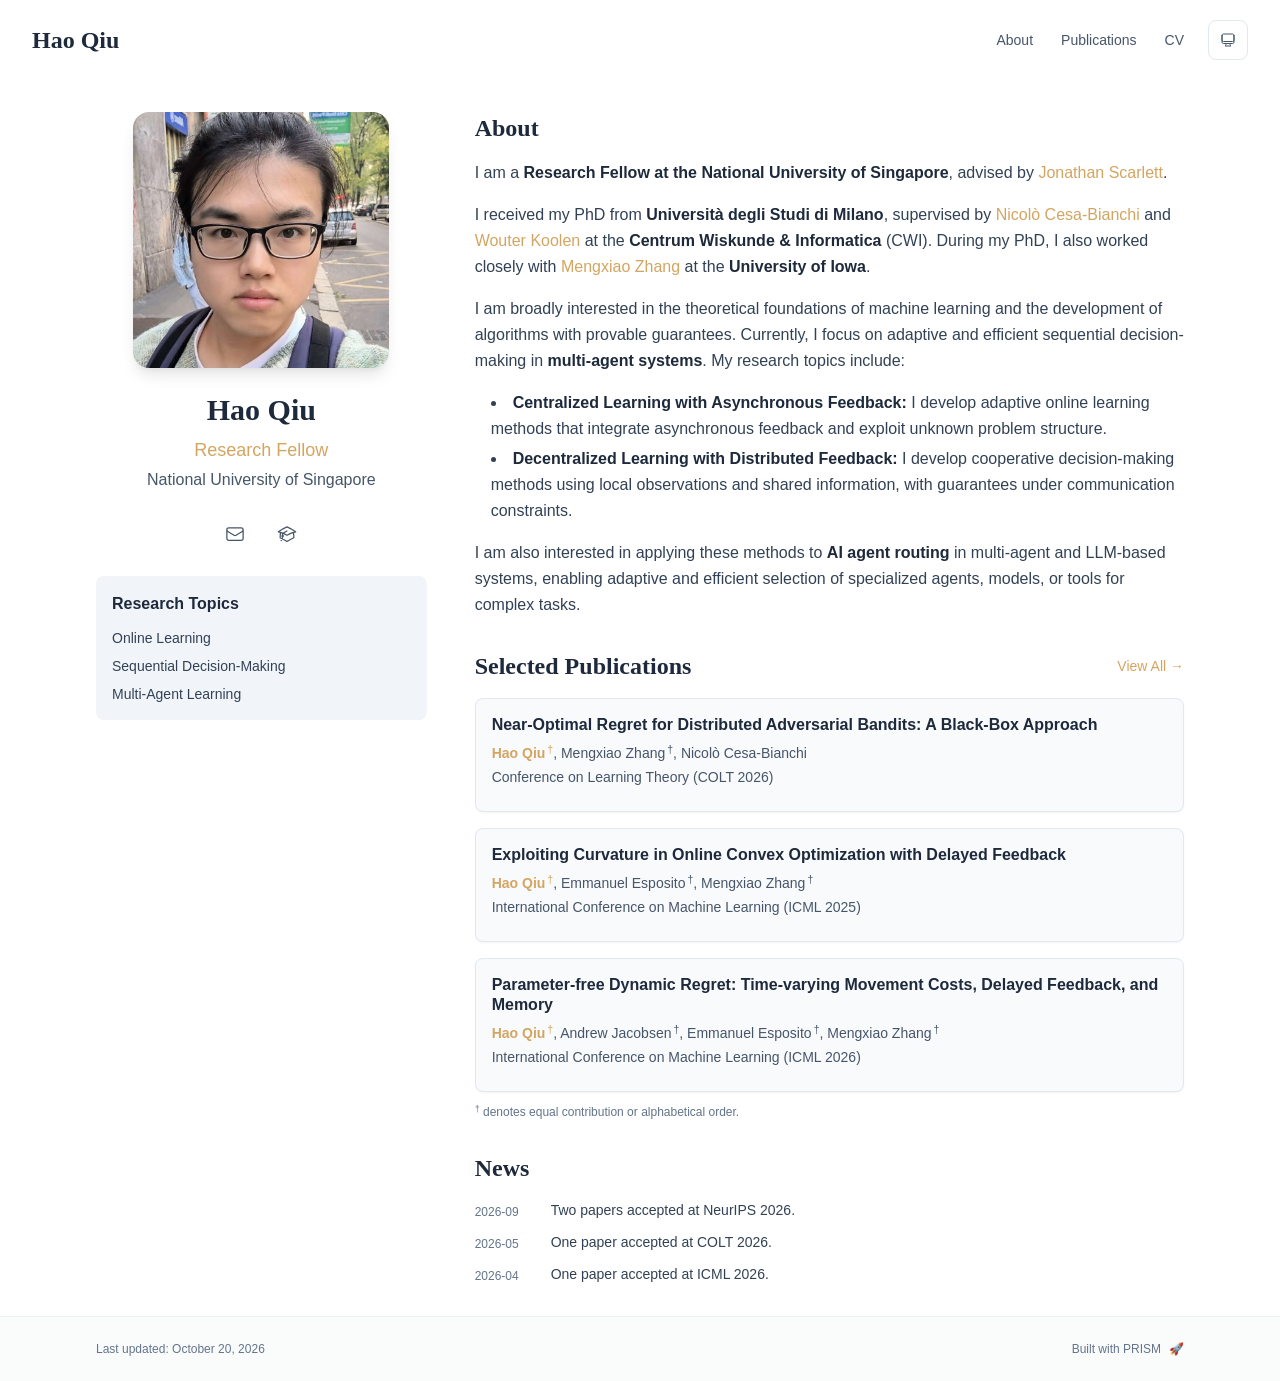
==== index.html @ e9f3fcc0 "Add decentralized stochastic linear and kernel bandits preprint" ====
<!DOCTYPE html><html lang="en" class="scroll-smooth"><head><meta charSet="utf-8"/><meta name="viewport" content="width=device-width, initial-scale=1"/><link rel="preload" as="image" href="/avatar.jpg"/><link rel="stylesheet" href="/_next/static/css/0f0ed3a03ead60fb.css" data-precedence="next"/><link rel="preload" as="script" fetchPriority="low" href="/_next/static/chunks/webpack-26315814ab64e90c.js"/><script src="/_next/static/chunks/594be1c0-6ae170dead7b0930.js" async=""></script><script src="/_next/static/chunks/172-5ac7b469010a2cfb.js" async=""></script><script src="/_next/static/chunks/main-app-515088f2f0cce254.js" async=""></script><script src="/_next/static/chunks/888-49c37c585af29909.js" async=""></script><script src="/_next/static/chunks/842-acccbd03236f4dfc.js" async=""></script><script src="/_next/static/chunks/800-3b8a0f8f7a1401d0.js" async=""></script><script src="/_next/static/chunks/app/layout-7c42a1c9aaa54ec1.js" async=""></script><script src="/_next/static/chunks/271-d2ed9885f86d4b56.js" async=""></script><script src="/_next/static/chunks/620-149bdd3ed93f5a8c.js" async=""></script><script src="/_next/static/chunks/app/page-2698cd80c0e4c5c7.js" async=""></script><link rel="icon" href="/favicon.svg" type="image/svg+xml"/><script>
              try {
                const theme = localStorage.getItem('theme-storage');
                const parsed = theme ? JSON.parse(theme) : null;
                const setting = parsed?.state?.theme || 'system';
                const prefersDark = typeof window !== 'undefined' && window.matchMedia && window.matchMedia('(prefers-color-scheme: dark)').matches;
                const effective = setting === 'dark' ? 'dark' : (setting === 'light' ? 'light' : (prefersDark ? 'dark' : 'light'));
                var root = document.documentElement;
                root.classList.add(effective);
                root.setAttribute('data-theme', effective);
              } catch (e) {
                var root = document.documentElement;
                root.classList.add('light');
                root.setAttribute('data-theme', 'light');
              }
            </script><script>
    try {
      const cfg = {"enabled":false,"locales":["en"],"defaultLocale":"en","mode":"fixed","fixedLocale":"en","persist":false,"switcher":false,"labels":{"en":"English"}};
      const storageKey = 'locale-storage';
      const normalize = (value) => typeof value === 'string' ? value.trim().replace('_', '-').toLowerCase() : '';
      const matchLocale = (candidate) => {
        const normalized = normalize(candidate);
        if (!normalized) return null;
        if (cfg.locales.includes(normalized)) return normalized;
        const language = normalized.split('-')[0];
        if (cfg.locales.includes(language)) return language;
        return null;
      };

      let resolved = null;

      if (!cfg.enabled) {
        resolved = cfg.defaultLocale;
      } else if (cfg.persist) {
        resolved = matchLocale(localStorage.getItem(storageKey));
      }

      if (!resolved) {
        if (cfg.mode === 'fixed') {
          resolved = cfg.fixedLocale;
        } else {
          resolved = matchLocale(navigator.language);
        }
      }

      if (!resolved) {
        resolved = cfg.defaultLocale;
      }

      const root = document.documentElement;
      root.lang = resolved;
      root.setAttribute('data-locale', resolved);

      if (cfg.persist) {
        localStorage.setItem(storageKey, resolved);
      }
    } catch (e) {
      const root = document.documentElement;
      root.lang = 'en';
      root.setAttribute('data-locale', 'en');
    }
  </script><title>Hao Qiu</title><meta name="description" content="Hao Qiu is a Research Fellow at the National University of Singapore and received his PhD from Università degli Studi di Milano."/><meta name="author" content="Hao Qiu"/><meta name="keywords" content="Hao Qiu,PhD,Research,National University of Singapore"/><meta name="creator" content="Hao Qiu"/><meta name="publisher" content="Hao Qiu"/><meta property="og:title" content="Hao Qiu"/><meta property="og:description" content="Hao Qiu is a Research Fellow at the National University of Singapore and received his PhD from Università degli Studi di Milano."/><meta property="og:site_name" content="Hao Qiu&#x27;s Academic Website"/><meta property="og:locale" content="en_US"/><meta property="og:type" content="website"/><meta name="twitter:card" content="summary"/><meta name="twitter:title" content="Hao Qiu"/><meta name="twitter:description" content="Hao Qiu is a Research Fellow at the National University of Singapore and received his PhD from Università degli Studi di Milano."/><link rel="icon" href="/favicon.svg"/><script>document.querySelectorAll('body link[rel="icon"], body link[rel="apple-touch-icon"]').forEach(el => document.head.appendChild(el))</script><script src="/_next/static/chunks/polyfills-42372ed130431b0a.js" noModule=""></script></head><body class="font-sans antialiased"><div style="visibility:hidden"><nav class="fixed top-0 left-0 right-0 z-50" data-headlessui-state=""><div class="transition-all duration-300 ease-out bg-transparent" style="transform:translateY(-100px)"><div class="max-w-7xl mx-auto px-4 sm:px-6 lg:px-8"><div class="flex justify-between items-center h-16 lg:h-20"><div class="flex-shrink-0" tabindex="0"><a class="text-xl lg:text-2xl font-serif font-semibold text-primary hover:text-accent transition-colors duration-200" href="/">Hao Qiu</a></div><div class="hidden lg:block"><div class="ml-10 flex items-center space-x-3"><div class="relative flex items-baseline space-x-1"><a data-nav-href="/" class="relative px-3 py-2 text-sm font-medium rounded-lg transition-colors duration-150 text-primary" href="/">About</a><a data-nav-href="/publications" class="relative px-3 py-2 text-sm font-medium rounded-lg transition-colors duration-150 text-neutral-600" href="/publications/">Publications</a><a data-nav-href="/cv.pdf" class="relative px-3 py-2 text-sm font-medium rounded-lg transition-colors duration-150 text-neutral-600" href="/cv.pdf" target="_blank" rel="noopener noreferrer">CV</a></div><div class="flex items-center justify-center w-10 h-10 rounded-lg border border-neutral-200 dark:border-[rgba(148,163,184,0.24)] bg-background dark:bg-neutral-800"><div class="w-4 h-4 rounded-full bg-neutral-300 animate-pulse"></div></div></div></div><div class="lg:hidden flex items-center space-x-2"><div class="flex items-center justify-center w-10 h-10 rounded-lg border border-neutral-200 dark:border-[rgba(148,163,184,0.24)] bg-background dark:bg-neutral-800"><div class="w-4 h-4 rounded-full bg-neutral-300 animate-pulse"></div></div><button class="inline-flex items-center justify-center p-2 rounded-md text-neutral-600 hover:text-primary hover:bg-neutral-100 dark:hover:bg-neutral-800 focus:outline-none focus:ring-2 focus:ring-inset focus:ring-accent transition-colors duration-200" id="headlessui-disclosure-button-«R7pdb»" type="button" aria-expanded="false" data-headlessui-state=""><span class="sr-only">Open main menu</span><div><svg xmlns="http://www.w3.org/2000/svg" fill="none" viewBox="0 0 24 24" stroke-width="1.5" stroke="currentColor" aria-hidden="true" data-slot="icon" class="block h-6 w-6"><path stroke-linecap="round" stroke-linejoin="round" d="M3.75 6.75h16.5M3.75 12h16.5m-16.5 5.25h16.5"></path></svg></div></button></div></div></div></div></nav><main class="min-h-screen pt-16 lg:pt-20"><div class="max-w-6xl mx-auto px-4 sm:px-6 lg:px-8 py-8 bg-background min-h-screen"><div class="grid grid-cols-1 lg:grid-cols-3 gap-12"><div class="lg:col-span-1"><div class="sticky top-8" style="opacity:0;transform:translateY(20px)"><div class="w-64 h-64 mx-auto mb-6 rounded-2xl overflow-hidden shadow-lg hover:shadow-xl transition-all duration-200 hover:scale-105"><img alt="Hao Qiu" width="256" height="256" decoding="async" data-nimg="1" class="w-full h-full object-cover object-center" style="color:transparent" src="/avatar.jpg"/></div><div class="text-center mb-6"><h1 class="text-3xl font-serif font-bold text-primary mb-2">Hao Qiu</h1><p class="text-lg text-accent font-medium mb-1">Research Fellow</p><p class="text-neutral-600 mb-2">National University of Singapore</p></div><div class="flex flex-wrap justify-center gap-3 sm:gap-4 mb-6 relative px-2"><div class="relative"><button class="p-2 sm:p-2 transition-colors duration-200 text-neutral-600 dark:text-neutral-400 hover:text-accent" aria-label="Email"><svg xmlns="http://www.w3.org/2000/svg" fill="none" viewBox="0 0 24 24" stroke-width="1.5" stroke="currentColor" aria-hidden="true" data-slot="icon" class="h-5 w-5"><path stroke-linecap="round" stroke-linejoin="round" d="M21.75 6.75v10.5a2.25 2.25 0 0 1-2.25 2.25h-15a2.25 2.25 0 0 1-2.25-2.25V6.75m19.5 0A2.25 2.25 0 0 0 19.5 4.5h-15a2.25 2.25 0 0 0-2.25 2.25m19.5 0v.243a2.25 2.25 0 0 1-1.07 1.916l-7.5 4.615a2.25 2.25 0 0 1-2.36 0L3.32 8.91a2.25 2.25 0 0 1-1.07-1.916V6.75"></path></svg></button></div><a href="https://scholar.google.com/citations?user=1qCDd8cAAAAJ&amp;hl=zh-CN" target="_blank" rel="noopener noreferrer" class="p-2 sm:p-2 text-neutral-600 dark:text-neutral-400 hover:text-accent transition-colors duration-200" aria-label="Google Scholar"><svg xmlns="http://www.w3.org/2000/svg" fill="none" viewBox="0 0 24 24" stroke-width="1.5" stroke="currentColor" aria-hidden="true" data-slot="icon" class="h-5 w-5"><path stroke-linecap="round" stroke-linejoin="round" d="M4.26 10.147a60.438 60.438 0 0 0-.491 6.347A48.62 48.62 0 0 1 12 20.904a48.62 48.62 0 0 1 8.232-4.41 60.46 60.46 0 0 0-.491-6.347m-15.482 0a50.636 50.636 0 0 0-2.658-.813A59.906 59.906 0 0 1 12 3.493a59.903 59.903 0 0 1 10.399 5.84c-.896.248-1.783.52-2.658.814m-15.482 0A50.717 50.717 0 0 1 12 13.489a50.702 50.702 0 0 1 7.74-3.342M6.75 15a.75.75 0 1 0 0-1.5.75.75 0 0 0 0 1.5Zm0 0v-3.675A55.378 55.378 0 0 1 12 8.443m-7.007 11.55A5.981 5.981 0 0 0 6.75 15.75v-1.5"></path></svg></a></div><div class="bg-neutral-100 dark:bg-neutral-800 rounded-lg p-4 mb-6 hover:shadow-lg transition-all duration-200 hover:scale-[1.02]"><h3 class="font-semibold text-primary mb-3">Research Topics</h3><div class="space-y-2 text-sm text-neutral-700 dark:text-neutral-500"><div>Online Learning</div><div>Sequential Decision-Making</div><div>Multi-Agent Learning</div></div></div></div></div><div class="lg:col-span-2 space-y-8"><section id="about" class="scroll-mt-24 space-y-8"><section style="opacity:0;transform:translateY(20px)"><h2 class="text-2xl font-serif font-bold text-primary mb-4">About</h2><div class="text-neutral-700 dark:text-neutral-600 leading-relaxed"><p class="mb-4 last:mb-0">I am a <strong class="font-semibold text-primary">Research Fellow at the National University of Singapore</strong>, advised by <a href="https://www.comp.nus.edu.sg/~scarlett/" node="[object Object]" target="_blank" rel="noopener noreferrer" class="text-accent font-medium transition-all duration-200 rounded hover:bg-accent/10 hover:shadow-sm">Jonathan Scarlett</a>.</p>
<p class="mb-4 last:mb-0">I received my PhD from <strong class="font-semibold text-primary">Università degli Studi di Milano</strong>, supervised by <a href="https://cesa-bianchi.di.unimi.it/index.html" node="[object Object]" target="_blank" rel="noopener noreferrer" class="text-accent font-medium transition-all duration-200 rounded hover:bg-accent/10 hover:shadow-sm">Nicolò Cesa-Bianchi</a> and <a href="https://wouterkoolen.info/" node="[object Object]" target="_blank" rel="noopener noreferrer" class="text-accent font-medium transition-all duration-200 rounded hover:bg-accent/10 hover:shadow-sm">Wouter Koolen</a> at the <strong class="font-semibold text-primary">Centrum Wiskunde &amp; Informatica</strong> (CWI). During my PhD, I also worked closely with <a href="https://mengxiaoz.github.io/" node="[object Object]" target="_blank" rel="noopener noreferrer" class="text-accent font-medium transition-all duration-200 rounded hover:bg-accent/10 hover:shadow-sm">Mengxiao Zhang</a> at the <strong class="font-semibold text-primary">University of Iowa</strong>.</p>
<p class="mb-4 last:mb-0">I am broadly interested in the theoretical foundations of machine learning and the development of algorithms with provable guarantees. Currently, I focus on adaptive and efficient sequential decision-making in <strong class="font-semibold text-primary">multi-agent systems</strong>. My research topics include:</p><ul class="list-disc pl-6 space-y-2 mb-4"><li><strong class="font-semibold text-primary">Centralized Learning with Asynchronous Feedback:</strong> I develop adaptive online learning methods that integrate asynchronous feedback and exploit unknown problem structure.</li><li><strong class="font-semibold text-primary">Decentralized Learning with Distributed Feedback:</strong> I develop cooperative decision-making methods using local observations and shared information, with guarantees under communication constraints.</li></ul><p class="mb-4 last:mb-0">I am also interested in applying these methods to <strong class="font-semibold text-primary">AI agent routing</strong> in multi-agent and LLM-based systems, enabling adaptive and efficient selection of specialized agents, models, or tools for complex tasks.</p></div></section><section style="opacity:0;transform:translateY(20px)"><div class="flex items-center justify-between mb-4"><h2 class="text-2xl font-serif font-bold text-primary">Selected Publications</h2><a class="text-accent hover:text-accent-dark text-sm font-medium transition-all duration-200 rounded hover:bg-accent/10 hover:shadow-sm" href="/publications/">View All<!-- --> →</a></div><div class="space-y-4"><div class="bg-neutral-50 dark:bg-neutral-800 p-4 rounded-lg shadow-sm border border-neutral-200 dark:border-[rgba(148,163,184,0.24)] hover:shadow-lg transition-all duration-200 hover:scale-[1.02]" style="opacity:0;transform:translateY(20px)"><h3 class="font-semibold text-primary mb-2 leading-tight"><a href="https://arxiv.org/abs/2602.06404" target="_blank" rel="noopener noreferrer" class="hover:text-accent transition-colors">Near-Optimal Regret for Distributed Adversarial Bandits: A Black-Box Approach</a></h3><p class="text-sm text-neutral-600 dark:text-neutral-500 mb-1"><span><span class="font-semibold text-accent">Hao Qiu</span><sup class="ml-0.5 text-accent">†</sup>, </span><span><span class="">Mengxiao Zhang</span><sup class="ml-0.5 text-neutral-600 dark:text-neutral-500">†</sup>, </span><span><span class="">Nicolò Cesa-Bianchi</span></span></p><p class="text-sm text-neutral-600 dark:text-neutral-500 mb-2">Conference on Learning Theory (COLT 2026)</p></div><div class="bg-neutral-50 dark:bg-neutral-800 p-4 rounded-lg shadow-sm border border-neutral-200 dark:border-[rgba(148,163,184,0.24)] hover:shadow-lg transition-all duration-200 hover:scale-[1.02]" style="opacity:0;transform:translateY(20px)"><h3 class="font-semibold text-primary mb-2 leading-tight"><a href="https://arxiv.org/abs/2506.07595" target="_blank" rel="noopener noreferrer" class="hover:text-accent transition-colors">Exploiting Curvature in Online Convex Optimization with Delayed Feedback</a></h3><p class="text-sm text-neutral-600 dark:text-neutral-500 mb-1"><span><span class="font-semibold text-accent">Hao Qiu</span><sup class="ml-0.5 text-accent">†</sup>, </span><span><span class="">Emmanuel Esposito</span><sup class="ml-0.5 text-neutral-600 dark:text-neutral-500">†</sup>, </span><span><span class="">Mengxiao Zhang</span><sup class="ml-0.5 text-neutral-600 dark:text-neutral-500">†</sup></span></p><p class="text-sm text-neutral-600 dark:text-neutral-500 mb-2">International Conference on Machine Learning (ICML 2025)</p></div><div class="bg-neutral-50 dark:bg-neutral-800 p-4 rounded-lg shadow-sm border border-neutral-200 dark:border-[rgba(148,163,184,0.24)] hover:shadow-lg transition-all duration-200 hover:scale-[1.02]" style="opacity:0;transform:translateY(20px)"><h3 class="font-semibold text-primary mb-2 leading-tight"><a href="https://arxiv.org/abs/2602.06902" target="_blank" rel="noopener noreferrer" class="hover:text-accent transition-colors">Parameter-free Dynamic Regret: Time-varying Movement Costs, Delayed Feedback, and Memory</a></h3><p class="text-sm text-neutral-600 dark:text-neutral-500 mb-1"><span><span class="font-semibold text-accent">Hao Qiu</span><sup class="ml-0.5 text-accent">†</sup>, </span><span><span class="">Andrew Jacobsen</span><sup class="ml-0.5 text-neutral-600 dark:text-neutral-500">†</sup>, </span><span><span class="">Emmanuel Esposito</span><sup class="ml-0.5 text-neutral-600 dark:text-neutral-500">†</sup>, </span><span><span class="">Mengxiao Zhang</span><sup class="ml-0.5 text-neutral-600 dark:text-neutral-500">†</sup></span></p><p class="text-sm text-neutral-600 dark:text-neutral-500 mb-2">International Conference on Machine Learning (ICML 2026)</p></div></div><p class="mt-3 text-xs text-neutral-500 dark:text-neutral-400"><sup>†</sup> <!-- -->denotes equal contribution or alphabetical order.</p></section><section style="opacity:0;transform:translateY(20px)"><h2 class="text-2xl font-serif font-bold text-primary mb-4">News</h2><div class="space-y-3"><div class="flex items-start space-x-3"><span class="text-xs text-neutral-500 mt-1 w-16 flex-shrink-0">2026-09</span><p class="text-sm text-neutral-700">Two papers accepted at NeurIPS 2026.</p></div><div class="flex items-start space-x-3"><span class="text-xs text-neutral-500 mt-1 w-16 flex-shrink-0">2026-05</span><p class="text-sm text-neutral-700">One paper accepted at COLT 2026.</p></div><div class="flex items-start space-x-3"><span class="text-xs text-neutral-500 mt-1 w-16 flex-shrink-0">2026-04</span><p class="text-sm text-neutral-700">One paper accepted at ICML 2026.</p></div></div></section></section></div></div></div><!--$--><!--/$--><!--$--><!--/$--></main><footer class="border-t border-neutral-200/50 bg-neutral-50/50 dark:bg-neutral-900/50 dark:border-neutral-700/50"><div class="max-w-6xl mx-auto px-4 sm:px-6 lg:px-8 py-6"><div class="flex flex-col sm:flex-row justify-between items-center gap-2"><p class="text-xs text-neutral-500">Last updated<!-- -->: <!-- -->October 20, 2026</p><p class="text-xs text-neutral-500 flex items-center"><a href="https://github.com/xyjoey/PRISM" target="_blank" rel="noopener noreferrer">Built with PRISM</a><span class="ml-2">🚀</span></p></div></div></footer></div><script src="/_next/static/chunks/webpack-26315814ab64e90c.js" async=""></script><script>(self.__next_f=self.__next_f||[]).push([0])</script><script>self.__next_f.push([1,"1:\"$Sreact.fragment\"\n3:I[4967,[\"888\",\"static/chunks/888-49c37c585af29909.js\",\"842\",\"static/chunks/842-acccbd03236f4dfc.js\",\"800\",\"static/chunks/800-3b8a0f8f7a1401d0.js\",\"177\",\"static/chunks/app/layout-7c42a1c9aaa54ec1.js\"],\"ThemeProvider\"]\n4:I[7040,[\"888\",\"static/chunks/888-49c37c585af29909.js\",\"842\",\"static/chunks/842-acccbd03236f4dfc.js\",\"800\",\"static/chunks/800-3b8a0f8f7a1401d0.js\",\"177\",\"static/chunks/app/layout-7c42a1c9aaa54ec1.js\"],\"LocaleProvider\"]\n5:I[7780,[\"888\",\"static/chunks/888-49c37c585af29909.js\",\"842\",\"static/chunks/842-acccbd03236f4dfc.js\",\"800\",\"static/chunks/800-3b8a0f8f7a1401d0.js\",\"177\",\"static/chunks/app/layout-7c42a1c9aaa54ec1.js\"],\"default\"]\n6:I[1379,[],\"\"]\n7:I[8287,[],\"\"]\n8:I[5364,[\"888\",\"static/chunks/888-49c37c585af29909.js\",\"842\",\"static/chunks/842-acccbd03236f4dfc.js\",\"800\",\"static/chunks/800-3b8a0f8f7a1401d0.js\",\"177\",\"static/chunks/app/layout-7c42a1c9aaa54ec1.js\"],\"default\"]\n9:I[643,[\"888\",\"static/chunks/888-49c37c585af29909.js\",\"271\",\"static/chunks/271-d2ed9885f86d4b56.js\",\"842\",\"static/chunks/842-acccbd03236f4dfc.js\",\"620\",\"static/chunks/620-149bdd3ed93f5a8c.js\",\"974\",\"static/chunks/app/page-2698cd80c0e4c5c7.js\"],\"default\"]\na:I[8257,[],\"MetadataBoundary\"]\nc:I[8257,[],\"OutletBoundary\"]\nf:I[7295,[],\"AsyncMetadataOutlet\"]\n11:I[8257,[],\"ViewportBoundary\"]\n13:I[1414,[],\"\"]\n:HL[\"/_next/static/css/0f0ed3a03ead60fb.css\",\"style\"]\n2:T5c8,\n    try {\n      const cfg = {\"enabled\":false,\"locales\":[\"en\"],\"defaultLocale\":\"en\",\"mode\":\"fixed\",\"fixedLocale\":\"en\",\"persist\":false,\"switcher\":false,\"labels\":{\"en\":\"English\"}};\n      const storageKey = 'locale-storage';\n      const normalize = (value) => typeof value === 'string' ? value.trim().replace('_', '-').toLowerCase() : '';\n      const matchLocale = (candidate) => {\n        const normalized = normalize(candidate);\n        if (!normalized) return null;\n        if (cfg.locales.includes(normalized)) return normalized;\n        const language = normalized.split('-')[0];\n        if (cfg.locales.includes(language)) return language;\n        return null;\n  "])</script><script>self.__next_f.push([1,"    };\n\n      let resolved = null;\n\n      if (!cfg.enabled) {\n        resolved = cfg.defaultLocale;\n      } else if (cfg.persist) {\n        resolved = matchLocale(localStorage.getItem(storageKey));\n      }\n\n      if (!resolved) {\n        if (cfg.mode === 'fixed') {\n          resolved = cfg.fixedLocale;\n        } else {\n          resolved = matchLocale(navigator.language);\n        }\n      }\n\n      if (!resolved) {\n        resolved = cfg.defaultLocale;\n      }\n\n      const root = document.documentElement;\n      root.lang = resolved;\n      root.setAttribute('data-locale', resolved);\n\n      if (cfg.persist) {\n        localStorage.setItem(storageKey, resolved);\n      }\n    } catch (e) {\n      const root = document.documentElement;\n      root.lang = 'en';\n      root.setAttribute('data-locale', 'en');\n    }\n  "])</script><script>self.__next_f.push([1,"0:{\"P\":null,\"b\":\"4PyNMyWjgPs3dt6mYCtUz\",\"p\":\"\",\"c\":[\"\",\"\"],\"i\":false,\"f\":[[[\"\",{\"children\":[\"__PAGE__\",{}]},\"$undefined\",\"$undefined\",true],[\"\",[\"$\",\"$1\",\"c\",{\"children\":[[[\"$\",\"link\",\"0\",{\"rel\":\"stylesheet\",\"href\":\"/_next/static/css/0f0ed3a03ead60fb.css\",\"precedence\":\"next\",\"crossOrigin\":\"$undefined\",\"nonce\":\"$undefined\"}]],[\"$\",\"html\",null,{\"lang\":\"en\",\"className\":\"scroll-smooth\",\"suppressHydrationWarning\":true,\"children\":[[\"$\",\"head\",null,{\"children\":[[\"$\",\"link\",null,{\"rel\":\"icon\",\"href\":\"/favicon.svg\",\"type\":\"image/svg+xml\"}],[\"$\",\"script\",null,{\"dangerouslySetInnerHTML\":{\"__html\":\"\\n              try {\\n                const theme = localStorage.getItem('theme-storage');\\n                const parsed = theme ? JSON.parse(theme) : null;\\n                const setting = parsed?.state?.theme || 'system';\\n                const prefersDark = typeof window !== 'undefined' && window.matchMedia && window.matchMedia('(prefers-color-scheme: dark)').matches;\\n                const effective = setting === 'dark' ? 'dark' : (setting === 'light' ? 'light' : (prefersDark ? 'dark' : 'light'));\\n                var root = document.documentElement;\\n                root.classList.add(effective);\\n                root.setAttribute('data-theme', effective);\\n              } catch (e) {\\n                var root = document.documentElement;\\n                root.classList.add('light');\\n                root.setAttribute('data-theme', 'light');\\n              }\\n            \"}}],[\"$\",\"script\",null,{\"dangerouslySetInnerHTML\":{\"__html\":\"$2\"}}]]}],[\"$\",\"body\",null,{\"className\":\"font-sans antialiased\",\"children\":[\"$\",\"$L3\",null,{\"children\":[\"$\",\"$L4\",null,{\"config\":{\"enabled\":false,\"locales\":[\"en\"],\"defaultLocale\":\"en\",\"mode\":\"fixed\",\"fixedLocale\":\"en\",\"persist\":false,\"switcher\":false,\"labels\":{\"en\":\"English\"}},\"children\":[[\"$\",\"$L5\",null,{\"items\":[{\"title\":\"About\",\"type\":\"page\",\"target\":\"about\",\"href\":\"/\"},{\"title\":\"Publications\",\"type\":\"page\",\"target\":\"publications\",\"href\":\"/publications\"},{\"title\":\"CV\",\"type\":\"link\",\"target\":\"cv\",\"href\":\"/cv.pdf\"}],\"siteTitle\":\"Hao Qiu\",\"enableOnePageMode\":false,\"i18n\":\"$0:f:0:1:1:props:children:1:props:children:1:props:children:props:children:props:config\",\"itemsByLocale\":{\"en\":[{\"title\":\"About\",\"type\":\"page\",\"target\":\"about\",\"href\":\"/\"},{\"title\":\"Publications\",\"type\":\"page\",\"target\":\"publications\",\"href\":\"/publications\"},{\"title\":\"CV\",\"type\":\"link\",\"target\":\"cv\",\"href\":\"/cv.pdf\"}]},\"siteTitleByLocale\":{\"en\":\"Hao Qiu\"}}],[\"$\",\"main\",null,{\"className\":\"min-h-screen pt-16 lg:pt-20\",\"children\":[\"$\",\"$L6\",null,{\"parallelRouterKey\":\"children\",\"error\":\"$undefined\",\"errorStyles\":\"$undefined\",\"errorScripts\":\"$undefined\",\"template\":[\"$\",\"$L7\",null,{}],\"templateStyles\":\"$undefined\",\"templateScripts\":\"$undefined\",\"notFound\":[[[\"$\",\"title\",null,{\"children\":\"404: This page could not be found.\"}],[\"$\",\"div\",null,{\"style\":{\"fontFamily\":\"system-ui,\\\"Segoe UI\\\",Roboto,Helvetica,Arial,sans-serif,\\\"Apple Color Emoji\\\",\\\"Segoe UI Emoji\\\"\",\"height\":\"100vh\",\"textAlign\":\"center\",\"display\":\"flex\",\"flexDirection\":\"column\",\"alignItems\":\"center\",\"justifyContent\":\"center\"},\"children\":[\"$\",\"div\",null,{\"children\":[[\"$\",\"style\",null,{\"dangerouslySetInnerHTML\":{\"__html\":\"body{color:#000;background:#fff;margin:0}.next-error-h1{border-right:1px solid rgba(0,0,0,.3)}@media (prefers-color-scheme:dark){body{color:#fff;background:#000}.next-error-h1{border-right:1px solid rgba(255,255,255,.3)}}\"}}],[\"$\",\"h1\",null,{\"className\":\"next-error-h1\",\"style\":{\"display\":\"inline-block\",\"margin\":\"0 20px 0 0\",\"padding\":\"0 23px 0 0\",\"fontSize\":24,\"fontWeight\":500,\"verticalAlign\":\"top\",\"lineHeight\":\"49px\"},\"children\":404}],[\"$\",\"div\",null,{\"style\":{\"display\":\"inline-block\"},\"children\":[\"$\",\"h2\",null,{\"style\":{\"fontSize\":14,\"fontWeight\":400,\"lineHeight\":\"49px\",\"margin\":0},\"children\":\"This page could not be found.\"}]}]]}]}]],[]],\"forbidden\":\"$undefined\",\"unauthorized\":\"$undefined\"}]}],[\"$\",\"$L8\",null,{\"lastUpdated\":\"October 20, 2026\",\"lastUpdatedByLocale\":{\"en\":\"October 20, 2026\"},\"defaultLocale\":\"en\"}]]}]}]}]]}]]}],{\"children\":[\"__PAGE__\",[\"$\",\"$1\",\"c\",{\"children\":[[\"$\",\"$L9\",null,{\"dataByLocale\":{\"en\":{\"author\":{\"name\":\"Hao Qiu\",\"title\":\"Research Fellow\",\"institution\":\"National University of Singapore\",\"avatar\":\"/avatar.jpg\"},\"social\":{\"email\":\"qiuhaosai@gmail.com\",\"google_scholar\":\"https://scholar.google.com/citations?user=1qCDd8cAAAAJ&hl=zh-CN\"},\"features\":{\"enable_likes\":false,\"enable_one_page_mode\":false},\"enableOnePageMode\":false,\"researchInterests\":[\"Online Learning\",\"Sequential Decision-Making\",\"Multi-Agent Learning\"],\"pagesToShow\":[{\"type\":\"about\",\"id\":\"about\",\"sections\":[{\"id\":\"about\",\"type\":\"markdown\",\"source\":\"bio.md\",\"title\":\"About\",\"content\":\"I am a **Research Fellow at the National University of Singapore**, advised by [Jonathan Scarlett](https://www.comp.nus.edu.sg/~scarlett/).\\n\\nI received my PhD from **Università degli Studi di Milano**, supervised by [Nicolò Cesa-Bianchi](https://cesa-bianchi.di.unimi.it/index.html) and [Wouter Koolen](https://wouterkoolen.info/) at the **Centrum Wiskunde & Informatica** (CWI). During my PhD, I also worked closely with [Mengxiao Zhang](https://mengxiaoz.github.io/) at the **University of Iowa**.\\n\\nI am broadly interested in the theoretical foundations of machine learning and the development of algorithms with provable guarantees. Currently, I focus on adaptive and efficient sequential decision-making in **multi-agent systems**. My research topics include:\\n\\n- **Centralized Learning with Asynchronous Feedback:** I develop adaptive online learning methods that integrate asynchronous feedback and exploit unknown problem structure.\\n- **Decentralized Learning with Distributed Feedback:** I develop cooperative decision-making methods using local observations and shared information, with guarantees under communication constraints.\\n\\nI am also interested in applying these methods to **AI agent routing** in multi-agent and LLM-based systems, enabling adaptive and efficient selection of specialized agents, models, or tools for complex tasks.\\n\"},{\"id\":\"featured_publications\",\"type\":\"publications\",\"title\":\"Selected Publications\",\"filter\":\"selected\",\"limit\":3,\"publications\":[{\"id\":\"qiu2026distributedbandits\",\"title\":\"Near-Optimal Regret for Distributed Adversarial Bandits: A Black-Box Approach\",\"titleNodes\":[{\"type\":\"text\",\"text\":\"Near-Optimal Regret for Distributed Adversarial Bandits: A Black-Box Approach\"}],\"authors\":[{\"name\":\"Hao Qiu\",\"isHighlighted\":true,\"isCorresponding\":false,\"isEqualContribution\":true},{\"name\":\"Mengxiao Zhang\",\"isHighlighted\":false,\"isCorresponding\":false,\"isEqualContribution\":true},{\"name\":\"Nicolò Cesa-Bianchi\",\"isHighlighted\":false,\"isCorresponding\":false,\"isEqualContribution\":false}],\"year\":2026,\"type\":\"conference\",\"status\":\"published\",\"tags\":[\"Machine Learning\",\"Distributed Learning\",\"Adversarial Bandits\",\"Regret Analysis\"],\"keywords\":\"$0:f:0:1:2:children:1:props:children:0:props:dataByLocale:en:pagesToShow:0:sections:1:publications:0:tags\",\"researchArea\":\"machine-learning\",\"journal\":\"\",\"conference\":\"Conference on Learning Theory (COLT)\",\"volume\":\"336\",\"pages\":\"5465--5517\",\"url\":\"https://arxiv.org/abs/2602.06404\",\"abstract\":\"\",\"description\":\"\",\"publishedDate\":\"2026-06-29\",\"selected\":true,\"selectedOrder\":1,\"bibtex\":\"@inproceedings{qiu2026distributedbandits,\\n  title = {Near-Optimal Regret for Distributed Adversarial Bandits: A Black-Box Approach},\\n  author = {Hao Qiu and Mengxiao Zhang and Nicolò Cesa-Bianchi},\\n  year = {2026},\\n  booktitle = {Conference on Learning Theory (COLT)},\\n  pages = {5465--5517},\\n  volume = {336},\\n  series = {Proceedings of Machine Learning Research},\\n  publisher = {PMLR},\\n  url = {https://arxiv.org/abs/2602.06404}\\n}\"},{\"id\":\"qiu2025curvature\",\"title\":\"Exploiting Curvature in Online Convex Optimization with Delayed Feedback\",\"titleNodes\":[{\"type\":\"text\",\"text\":\"Exploiting Curvature in Online Convex Optimization with Delayed Feedback\"}],\"authors\":[{\"name\":\"Hao Qiu\",\"isHighlighted\":true,\"isCorresponding\":false,\"isEqualContribution\":true},{\"name\":\"Emmanuel Esposito\",\"isHighlighted\":false,\"isCorresponding\":false,\"isEqualContribution\":true},{\"name\":\"Mengxiao Zhang\",\"isHighlighted\":false,\"isCorresponding\":false,\"isEqualContribution\":true}],\"year\":2025,\"type\":\"conference\",\"status\":\"published\",\"tags\":[\"Machine Learning\",\"Online Learning\",\"Online Convex Optimization\",\"Delayed Feedback\"],\"keywords\":\"$0:f:0:1:2:children:1:props:children:0:props:dataByLocale:en:pagesToShow:0:sections:1:publications:1:tags\",\"researchArea\":\"machine-learning\",\"journal\":\"\",\"conference\":\"International Conference on Machine Learning (ICML)\",\"volume\":\"267\",\"pages\":\"50448--50479\",\"url\":\"https://arxiv.org/abs/2506.07595\",\"abstract\":\"\",\"description\":\"\",\"publishedDate\":\"2025-07-13\",\"selected\":true,\"selectedOrder\":2,\"bibtex\":\"@inproceedings{qiu2025curvature,\\n  title = {Exploiting Curvature in Online Convex Optimization with Delayed Feedback},\\n  author = {Hao Qiu and Emmanuel Esposito and Mengxiao Zhang},\\n  year = {2025},\\n  booktitle = {International Conference on Machine Learning (ICML)},\\n  pages = {50448--50479},\\n  volume = {267},\\n  series = {Proceedings of Machine Learning Research},\\n  publisher = {PMLR},\\n  url = {https://arxiv.org/abs/2506.07595}\\n}\"},{\"id\":\"qiu2026parameterfree\",\"title\":\"Parameter-free Dynamic Regret: Time-varying Movement Costs, Delayed Feedback, and Memory\",\"titleNodes\":[{\"type\":\"text\",\"text\":\"Parameter-free Dynamic Regret: Time-varying Movement Costs, Delayed Feedback, and Memory\"}],\"authors\":[{\"name\":\"Hao Qiu\",\"isHighlighted\":true,\"isCorresponding\":false,\"isEqualContribution\":true},{\"name\":\"Andrew Jacobsen\",\"isHighlighted\":false,\"isCorresponding\":false,\"isEqualContribution\":true},{\"name\":\"Emmanuel Esposito\",\"isHighlighted\":false,\"isCorresponding\":false,\"isEqualContribution\":true},{\"name\":\"Mengxiao Zhang\",\"isHighlighted\":false,\"isCorresponding\":false,\"isEqualContribution\":true}],\"year\":2026,\"type\":\"conference\",\"status\":\"published\",\"tags\":[\"Machine Learning\",\"Online Learning\",\"Dynamic Regret\",\"Delayed Feedback\"],\"keywords\":\"$0:f:0:1:2:children:1:props:children:0:props:dataByLocale:en:pagesToShow:0:sections:1:publications:2:tags\",\"researchArea\":\"machine-learning\",\"journal\":\"\",\"conference\":\"International Conference on Machine Learning (ICML)\",\"volume\":\"306\",\"url\":\"https://arxiv.org/abs/2602.06902\",\"abstract\":\"\",\"description\":\"\",\"publishedDate\":\"2026-07-06\",\"selected\":true,\"selectedOrder\":3,\"bibtex\":\"@inproceedings{qiu2026parameterfree,\\n  title = {Parameter-free Dynamic Regret: Time-varying Movement Costs, Delayed Feedback, and Memory},\\n  author = {Hao Qiu and Andrew Jacobsen and Emmanuel Esposito and Mengxiao Zhang},\\n  year = {2026},\\n  booktitle = {International Conference on Machine Learning (ICML)},\\n  volume = {306},\\n  series = {Proceedings of Machine Learning Research},\\n  publisher = {PMLR},\\n  url = {https://arxiv.org/abs/2602.06902}\\n}\"}]},{\"id\":\"news\",\"type\":\"list\",\"title\":\"News\",\"source\":\"news.toml\",\"items\":[{\"date\":\"2026-09\",\"content\":\"Two papers accepted at NeurIPS 2026.\"},{\"date\":\"2026-05\",\"content\":\"One paper accepted at COLT 2026.\"},{\"date\":\"2026-04\",\"content\":\"One paper accepted at ICML 2026.\"}]}]}]}},\"defaultLocale\":\"en\"}],[\"$\",\"$La\",null,{\"children\":\"$Lb\"}],null,[\"$\",\"$Lc\",null,{\"children\":[\"$Ld\",\"$Le\",[\"$\",\"$Lf\",null,{\"promise\":\"$@10\"}]]}]]}],{},null,false]},null,false],[\"$\",\"$1\",\"h\",{\"children\":[null,[\"$\",\"$1\",\"fzX0n_hZYVjwOl7uZLFU1\",{\"children\":[[\"$\",\"$L11\",null,{\"children\":\"$L12\"}],null]}],null]}],false]],\"m\":\"$undefined\",\"G\":[\"$13\",\"$undefined\"],\"s\":false,\"S\":true}\n"])</script><script>self.__next_f.push([1,"14:\"$Sreact.suspense\"\n15:I[7295,[],\"AsyncMetadata\"]\nb:[\"$\",\"$14\",null,{\"fallback\":null,\"children\":[\"$\",\"$L15\",null,{\"promise\":\"$@16\"}]}]\n"])</script><script>self.__next_f.push([1,"e:null\n"])</script><script>self.__next_f.push([1,"12:[[\"$\",\"meta\",\"0\",{\"charSet\":\"utf-8\"}],[\"$\",\"meta\",\"1\",{\"name\":\"viewport\",\"content\":\"width=device-width, initial-scale=1\"}]]\nd:null\n"])</script><script>self.__next_f.push([1,"16:{\"metadata\":[[\"$\",\"title\",\"0\",{\"children\":\"Hao Qiu\"}],[\"$\",\"meta\",\"1\",{\"name\":\"description\",\"content\":\"Hao Qiu is a Research Fellow at the National University of Singapore and received his PhD from Università degli Studi di Milano.\"}],[\"$\",\"meta\",\"2\",{\"name\":\"author\",\"content\":\"Hao Qiu\"}],[\"$\",\"meta\",\"3\",{\"name\":\"keywords\",\"content\":\"Hao Qiu,PhD,Research,National University of Singapore\"}],[\"$\",\"meta\",\"4\",{\"name\":\"creator\",\"content\":\"Hao Qiu\"}],[\"$\",\"meta\",\"5\",{\"name\":\"publisher\",\"content\":\"Hao Qiu\"}],[\"$\",\"meta\",\"6\",{\"property\":\"og:title\",\"content\":\"Hao Qiu\"}],[\"$\",\"meta\",\"7\",{\"property\":\"og:description\",\"content\":\"Hao Qiu is a Research Fellow at the National University of Singapore and received his PhD from Università degli Studi di Milano.\"}],[\"$\",\"meta\",\"8\",{\"property\":\"og:site_name\",\"content\":\"Hao Qiu's Academic Website\"}],[\"$\",\"meta\",\"9\",{\"property\":\"og:locale\",\"content\":\"en_US\"}],[\"$\",\"meta\",\"10\",{\"property\":\"og:type\",\"content\":\"website\"}],[\"$\",\"meta\",\"11\",{\"name\":\"twitter:card\",\"content\":\"summary\"}],[\"$\",\"meta\",\"12\",{\"name\":\"twitter:title\",\"content\":\"Hao Qiu\"}],[\"$\",\"meta\",\"13\",{\"name\":\"twitter:description\",\"content\":\"Hao Qiu is a Research Fellow at the National University of Singapore and received his PhD from Università degli Studi di Milano.\"}],[\"$\",\"link\",\"14\",{\"rel\":\"icon\",\"href\":\"/favicon.svg\"}]],\"error\":null,\"digest\":\"$undefined\"}\n10:{\"metadata\":\"$16:metadata\",\"error\":null,\"digest\":\"$undefined\"}\n"])</script></body></html>
---- _next/static/css/0f0ed3a03ead60fb.css ----
/*! tailwindcss v4.3.3 | MIT License | https://tailwindcss.com */@layer properties{@supports (((-webkit-hyphens:none)) and (not (margin-trim:inline))) or ((-moz-orient:inline) and (not (color:rgb(from red r g b)))){*,::backdrop,:after,:before{--tw-translate-x:0;--tw-translate-y:0;--tw-translate-z:0;--tw-rotate-x:initial;--tw-rotate-y:initial;--tw-rotate-z:initial;--tw-skew-x:initial;--tw-skew-y:initial;--tw-space-y-reverse:0;--tw-space-x-reverse:0;--tw-border-style:solid;--tw-leading:initial;--tw-font-weight:initial;--tw-tracking:initial;--tw-shadow:0 0 #0000;--tw-shadow-color:initial;--tw-shadow-alpha:100%;--tw-inset-shadow:0 0 #0000;--tw-inset-shadow-color:initial;--tw-inset-shadow-alpha:100%;--tw-ring-color:initial;--tw-ring-shadow:0 0 #0000;--tw-inset-ring-color:initial;--tw-inset-ring-shadow:0 0 #0000;--tw-ring-inset:initial;--tw-ring-offset-width:0px;--tw-ring-offset-color:#fff;--tw-ring-offset-shadow:0 0 #0000;--tw-blur:initial;--tw-brightness:initial;--tw-contrast:initial;--tw-grayscale:initial;--tw-hue-rotate:initial;--tw-invert:initial;--tw-opacity:initial;--tw-saturate:initial;--tw-sepia:initial;--tw-drop-shadow:initial;--tw-drop-shadow-color:initial;--tw-drop-shadow-alpha:100%;--tw-drop-shadow-size:initial;--tw-backdrop-blur:initial;--tw-backdrop-brightness:initial;--tw-backdrop-contrast:initial;--tw-backdrop-grayscale:initial;--tw-backdrop-hue-rotate:initial;--tw-backdrop-invert:initial;--tw-backdrop-opacity:initial;--tw-backdrop-saturate:initial;--tw-backdrop-sepia:initial;--tw-duration:initial;--tw-ease:initial;--tw-scale-x:1;--tw-scale-y:1;--tw-scale-z:1}}}@layer theme{:host,:root{--font-sans:"Inter",-apple-system,BlinkMacSystemFont,"Segoe UI",Roboto,sans-serif;--color-red-50:oklch(97.1% .013 17.38);--color-red-400:oklch(70.4% .191 22.216);--color-red-600:oklch(57.7% .245 27.325);--color-red-900:oklch(39.6% .141 25.723);--color-white:#fff;--spacing:.25rem;--container-2xl:42rem;--container-3xl:48rem;--container-4xl:56rem;--container-6xl:72rem;--container-7xl:80rem;--text-xs:.75rem;--text-xs--line-height:calc(1 / .75);--text-sm:.875rem;--text-sm--line-height:calc(1.25 / .875);--text-base:1rem;--text-base--line-height:calc(1.5 / 1);--text-lg:1.125rem;--text-lg--line-height:calc(1.75 / 1.125);--text-xl:1.25rem;--text-xl--line-height:calc(1.75 / 1.25);--text-2xl:1.5rem;--text-2xl--line-height:calc(2 / 1.5);--text-3xl:1.875rem;--text-3xl--line-height:calc(2.25 / 1.875);--text-4xl:2.25rem;--text-4xl--line-height:calc(2.5 / 2.25);--font-weight-medium:500;--font-weight-semibold:600;--font-weight-bold:700;--leading-tight:1.25;--leading-relaxed:1.625;--radius-md:.375rem;--radius-lg:.5rem;--radius-xl:.75rem;--radius-2xl:1rem;--ease-out:cubic-bezier(0,0,.2,1);--animate-pulse:pulse 2s cubic-bezier(.4,0,.6,1) infinite;--blur-xl:24px;--aspect-video:16/9;--default-transition-duration:.15s;--default-transition-timing-function:cubic-bezier(.4,0,.2,1);--default-font-family:"Inter",-apple-system,BlinkMacSystemFont,"Segoe UI",Roboto,sans-serif;--default-mono-font-family:"SF Mono",Monaco,"Cascadia Code","Roboto Mono",Consolas,"Courier New",monospace;--line-height-normal:1.5;--shadow-glass:0 8px 32px 0 #1f26875e}}@layer base{*,::backdrop,:after,:before{box-sizing:border-box;border:0 solid;margin:0;padding:0}::file-selector-button{box-sizing:border-box;border:0 solid;margin:0;padding:0}:host,html{-webkit-text-size-adjust:100%;tab-size:4;line-height:1.5;font-family:var(--default-font-family,-apple-system,BlinkMacSystemFont,"Segoe UI",Roboto,"Helvetica Neue","Noto Sans",Arial,sans-serif,"Apple Color Emoji","Segoe UI Emoji","Segoe UI Symbol","Noto Color Emoji");font-feature-settings:var(--default-font-feature-settings,normal);font-variation-settings:var(--default-font-variation-settings,normal);-webkit-tap-highlight-color:transparent}hr{height:0;color:inherit;border-top-width:1px}abbr:where([title]){-webkit-text-decoration:underline dotted;text-decoration:underline dotted}h1,h2,h3,h4,h5,h6{font-size:inherit;font-weight:inherit}a{color:inherit;-webkit-text-decoration:inherit;text-decoration:inherit}b,strong{font-weight:bolder}code,kbd,pre,samp{font-family:var(--default-mono-font-family,ui-monospace,SFMono-Regular,Menlo,Monaco,Consolas,"Liberation Mono","Courier New",monospace);font-feature-settings:var(--default-mono-font-feature-settings,normal);font-variation-settings:var(--default-mono-font-variation-settings,normal);font-size:1em}small{font-size:80%}sub,sup{vertical-align:baseline;font-size:75%;line-height:0;position:relative}sub{bottom:-.25em}sup{top:-.5em}table{text-indent:0;border-color:inherit;border-collapse:collapse}:-moz-focusring:where(:not(iframe)){outline:auto}progress{vertical-align:baseline}summary{display:list-item}menu,ol,ul{list-style:none}audio,canvas,embed,iframe,img,object,svg,video{vertical-align:middle;display:block}img,video{max-width:100%;height:auto}button,input,optgroup,select,textarea{font:inherit;font-feature-settings:inherit;font-variation-settings:inherit;letter-spacing:inherit;color:inherit;opacity:1;background-color:#0000;border-radius:0}::file-selector-button{font:inherit;font-feature-settings:inherit;font-variation-settings:inherit;letter-spacing:inherit;color:inherit;opacity:1;background-color:#0000;border-radius:0}:where(select:is([multiple],[size])) optgroup{font-weight:bolder}:where(select:is([multiple],[size])) optgroup option{padding-inline-start:20px}::file-selector-button{margin-inline-end:4px}::placeholder{opacity:1}@supports (not ((-webkit-appearance:-apple-pay-button))) or (contain-intrinsic-size:1px){::placeholder{color:currentColor}@supports (color:color-mix(in lab,red,red)){::placeholder{color:color-mix(in oklab,currentcolor 50%,transparent)}}}textarea{resize:vertical}::-webkit-search-decoration{-webkit-appearance:none}::-webkit-date-and-time-value{min-height:1lh;text-align:inherit}::-webkit-datetime-edit{display:inline-flex}::-webkit-datetime-edit-fields-wrapper{padding:0}::-webkit-datetime-edit,::-webkit-datetime-edit-year-field{padding-block:0}::-webkit-datetime-edit-day-field,::-webkit-datetime-edit-month-field{padding-block:0}::-webkit-datetime-edit-hour-field,::-webkit-datetime-edit-minute-field{padding-block:0}::-webkit-datetime-edit-millisecond-field,::-webkit-datetime-edit-second-field{padding-block:0}::-webkit-datetime-edit-meridiem-field{padding-block:0}::-webkit-calendar-picker-indicator{line-height:1}:-moz-ui-invalid{box-shadow:none}button,input:where([type=button],[type=reset],[type=submit]){appearance:button}::file-selector-button{appearance:button}::-webkit-inner-spin-button,::-webkit-outer-spin-button{height:auto}[hidden]:where(:not([hidden=until-found])){display:none!important}}@layer components;@layer utilities{.pointer-events-none{pointer-events:none}.sr-only{clip-path:inset(50%);white-space:nowrap;border-width:0;width:1px;height:1px;margin:-1px;padding:0;overflow:hidden}.absolute,.sr-only{position:absolute}.fixed{position:fixed}.relative{position:relative}.static{position:static}.sticky{position:sticky}.inset-0{inset:0}.top-0{top:0}.top-1\/2{top:50%}.top-2{top:calc(var(--spacing) * 2)}.top-8{top:calc(var(--spacing) * 8)}.top-full{top:100%}.right-0{right:0}.right-2{right:calc(var(--spacing) * 2)}.left-0{left:0}.left-1\/2{left:50%}.left-3{left:calc(var(--spacing) * 3)}.z-10{z-index:10}.z-20{z-index:20}.z-40{z-index:40}.z-50{z-index:50}.container{width:100%}@media (min-width:40rem){.container{max-width:40rem}}@media (min-width:48rem){.container{max-width:48rem}}@media (min-width:64rem){.container{max-width:64rem}}@media (min-width:80rem){.container{max-width:80rem}}@media (min-width:96rem){.container{max-width:96rem}}.mx-2{margin-inline:calc(var(--spacing) * 2)}.mx-auto{margin-inline:auto}.my-4{margin-block:calc(var(--spacing) * 4)}.mt-1{margin-top:var(--spacing)}.mt-2{margin-top:calc(var(--spacing) * 2)}.mt-3{margin-top:calc(var(--spacing) * 3)}.mt-4{margin-top:calc(var(--spacing) * 4)}.mt-6{margin-top:calc(var(--spacing) * 6)}.mt-8{margin-top:calc(var(--spacing) * 8)}.mt-auto{margin-top:auto}.mr-1{margin-right:var(--spacing)}.mr-1\.5{margin-right:calc(var(--spacing) * 1.5)}.mr-2{margin-right:calc(var(--spacing) * 2)}.mb-1{margin-bottom:var(--spacing)}.mb-2{margin-bottom:calc(var(--spacing) * 2)}.mb-3{margin-bottom:calc(var(--spacing) * 3)}.mb-4{margin-bottom:calc(var(--spacing) * 4)}.mb-6{margin-bottom:calc(var(--spacing) * 6)}.mb-8{margin-bottom:calc(var(--spacing) * 8)}.ml-0\.5{margin-left:calc(var(--spacing) * .5)}.ml-2{margin-left:calc(var(--spacing) * 2)}.ml-4{margin-left:calc(var(--spacing) * 4)}.ml-10{margin-left:calc(var(--spacing) * 10)}.line-clamp-2{-webkit-line-clamp:2}.line-clamp-2,.line-clamp-3{-webkit-box-orient:vertical;display:-webkit-box;overflow:hidden}.line-clamp-3{-webkit-line-clamp:3}.block{display:block}.contents{display:contents}.flex{display:flex}.grid{display:grid}.hidden{display:none}.inline{display:inline}.inline-flex{display:inline-flex}.aspect-video{aspect-ratio:var(--aspect-video)}.h-0{height:0}.h-2\.5{height:calc(var(--spacing) * 2.5)}.h-3{height:calc(var(--spacing) * 3)}.h-3\.5{height:calc(var(--spacing) * 3.5)}.h-4{height:calc(var(--spacing) * 4)}.h-5{height:calc(var(--spacing) * 5)}.h-6{height:calc(var(--spacing) * 6)}.h-10{height:calc(var(--spacing) * 10)}.h-16{height:calc(var(--spacing) * 16)}.h-64{height:calc(var(--spacing) * 64)}.h-full{height:100%}.min-h-screen{min-height:100vh}.w-0{width:0}.w-2\.5{width:calc(var(--spacing) * 2.5)}.w-3{width:calc(var(--spacing) * 3)}.w-3\.5{width:calc(var(--spacing) * 3.5)}.w-4{width:calc(var(--spacing) * 4)}.w-5{width:calc(var(--spacing) * 5)}.w-6{width:calc(var(--spacing) * 6)}.w-10{width:calc(var(--spacing) * 10)}.w-14{width:calc(var(--spacing) * 14)}.w-16{width:calc(var(--spacing) * 16)}.w-32{width:calc(var(--spacing) * 32)}.w-36{width:calc(var(--spacing) * 36)}.w-64{width:calc(var(--spacing) * 64)}.w-full{width:100%}.max-w-2xl{max-width:var(--container-2xl)}.max-w-3xl{max-width:var(--container-3xl)}.max-w-4xl{max-width:var(--container-4xl)}.max-w-6xl{max-width:var(--container-6xl)}.max-w-7xl{max-width:var(--container-7xl)}.max-w-\[calc\(100vw-2rem\)\]{max-width:calc(100vw - 2rem)}.flex-shrink-0{flex-shrink:0}.flex-grow{flex-grow:1}.-translate-x-1\/2{--tw-translate-x:calc(calc(1 / 2 * 100%) * -1)}.-translate-x-1\/2,.-translate-y-1\/2{translate:var(--tw-translate-x) var(--tw-translate-y)}.-translate-y-1\/2{--tw-translate-y:calc(calc(1 / 2 * 100%) * -1)}.-translate-y-full{--tw-translate-y:-100%;translate:var(--tw-translate-x) var(--tw-translate-y)}.transform{transform:var(--tw-rotate-x,) var(--tw-rotate-y,) var(--tw-rotate-z,) var(--tw-skew-x,) var(--tw-skew-y,)}.animate-pulse{animation:var(--animate-pulse)}.cursor-pointer{cursor:pointer}.resize{resize:both}.scroll-mt-24{scroll-margin-top:calc(var(--spacing) * 24)}.list-inside{list-style-position:inside}.list-decimal{list-style-type:decimal}.list-disc{list-style-type:disc}.grid-cols-1{grid-template-columns:repeat(1,minmax(0,1fr))}.flex-col{flex-direction:column}.flex-wrap{flex-wrap:wrap}.items-baseline{align-items:baseline}.items-center{align-items:center}.items-start{align-items:flex-start}.justify-between{justify-content:space-between}.justify-center{justify-content:center}.gap-1{gap:var(--spacing)}.gap-2{gap:calc(var(--spacing) * 2)}.gap-3{gap:calc(var(--spacing) * 3)}.gap-4{gap:calc(var(--spacing) * 4)}.gap-6{gap:calc(var(--spacing) * 6)}.gap-12{gap:calc(var(--spacing) * 12)}:where(.space-y-1>:not(:last-child)){--tw-space-y-reverse:0;margin-block-start:calc(var(--spacing) * var(--tw-space-y-reverse));margin-block-end:calc(var(--spacing) * calc(1 - var(--tw-space-y-reverse)))}:where(.space-y-2>:not(:last-child)){--tw-space-y-reverse:0;margin-block-start:calc(calc(var(--spacing) * 2) * var(--tw-space-y-reverse));margin-block-end:calc(calc(var(--spacing) * 2) * calc(1 - var(--tw-space-y-reverse)))}:where(.space-y-3>:not(:last-child)){--tw-space-y-reverse:0;margin-block-start:calc(calc(var(--spacing) * 3) * var(--tw-space-y-reverse));margin-block-end:calc(calc(var(--spacing) * 3) * calc(1 - var(--tw-space-y-reverse)))}:where(.space-y-4>:not(:last-child)){--tw-space-y-reverse:0;margin-block-start:calc(calc(var(--spacing) * 4) * var(--tw-space-y-reverse));margin-block-end:calc(calc(var(--spacing) * 4) * calc(1 - var(--tw-space-y-reverse)))}:where(.space-y-6>:not(:last-child)){--tw-space-y-reverse:0;margin-block-start:calc(calc(var(--spacing) * 6) * var(--tw-space-y-reverse));margin-block-end:calc(calc(var(--spacing) * 6) * calc(1 - var(--tw-space-y-reverse)))}:where(.space-y-8>:not(:last-child)){--tw-space-y-reverse:0;margin-block-start:calc(calc(var(--spacing) * 8) * var(--tw-space-y-reverse));margin-block-end:calc(calc(var(--spacing) * 8) * calc(1 - var(--tw-space-y-reverse)))}:where(.space-x-0\.5>:not(:last-child)){--tw-space-x-reverse:0;margin-inline-start:calc(calc(var(--spacing) * .5) * var(--tw-space-x-reverse));margin-inline-end:calc(calc(var(--spacing) * .5) * calc(1 - var(--tw-space-x-reverse)))}:where(.space-x-1>:not(:last-child)){--tw-space-x-reverse:0;margin-inline-start:calc(var(--spacing) * var(--tw-space-x-reverse));margin-inline-end:calc(var(--spacing) * calc(1 - var(--tw-space-x-reverse)))}:where(.space-x-2>:not(:last-child)){--tw-space-x-reverse:0;margin-inline-start:calc(calc(var(--spacing) * 2) * var(--tw-space-x-reverse));margin-inline-end:calc(calc(var(--spacing) * 2) * calc(1 - var(--tw-space-x-reverse)))}:where(.space-x-3>:not(:last-child)){--tw-space-x-reverse:0;margin-inline-start:calc(calc(var(--spacing) * 3) * var(--tw-space-x-reverse));margin-inline-end:calc(calc(var(--spacing) * 3) * calc(1 - var(--tw-space-x-reverse)))}.overflow-hidden{overflow:hidden}.overflow-x-auto{overflow-x:auto}.scroll-smooth{scroll-behavior:smooth}.rounded{border-radius:.25rem}.rounded-2xl{border-radius:var(--radius-2xl)}.rounded-full{border-radius:3.40282e+38px}.rounded-lg{border-radius:var(--radius-lg)}.rounded-md{border-radius:var(--radius-md)}.rounded-xl{border-radius:var(--radius-xl)}.border{border-style:var(--tw-border-style);border-width:1px}.border-t{border-top-style:var(--tw-border-style);border-top-width:1px}.border-t-4{border-top-style:var(--tw-border-style);border-top-width:4px}.border-r-4{border-right-style:var(--tw-border-style);border-right-width:4px}.border-b{border-bottom-style:var(--tw-border-style);border-bottom-width:1px}.border-l-4{border-left-style:var(--tw-border-style);border-left-width:4px}.border-accent,.border-accent\/50{border-color:var(--accent)}@supports (color:color-mix(in lab,red,red)){.border-accent\/50{border-color:color-mix(in oklab,var(--accent) 50%,transparent)}}.border-neutral-100{border-color:var(--neutral-100)}.border-neutral-200,.border-neutral-200\/50{border-color:var(--neutral-200)}@supports (color:color-mix(in lab,red,red)){.border-neutral-200\/50{border-color:color-mix(in oklab,var(--neutral-200) 50%,transparent)}}.border-transparent{border-color:#0000}.border-t-accent{border-top-color:var(--accent)}.border-t-neutral-800{border-top-color:var(--neutral-800)}.bg-accent,.bg-accent\/10{background-color:var(--accent)}@supports (color:color-mix(in lab,red,red)){.bg-accent\/10{background-color:color-mix(in oklab,var(--accent) 10%,transparent)}}.bg-accent\/\[0\.07\]{background-color:var(--accent)}@supports (color:color-mix(in lab,red,red)){.bg-accent\/\[0\.07\]{background-color:color-mix(in oklab,var(--accent) 7%,transparent)}}.bg-background,.bg-background\/80{background-color:var(--background)}@supports (color:color-mix(in lab,red,red)){.bg-background\/80{background-color:color-mix(in oklab,var(--background) 80%,transparent)}}.bg-background\/95{background-color:var(--background)}@supports (color:color-mix(in lab,red,red)){.bg-background\/95{background-color:color-mix(in oklab,var(--background) 95%,transparent)}}.bg-neutral-50,.bg-neutral-50\/50{background-color:var(--neutral-50)}@supports (color:color-mix(in lab,red,red)){.bg-neutral-50\/50{background-color:color-mix(in oklab,var(--neutral-50) 50%,transparent)}}.bg-neutral-100{background-color:var(--neutral-100)}.bg-neutral-300{background-color:var(--neutral-300)}.bg-neutral-800{background-color:var(--neutral-800)}.bg-red-50{background-color:var(--color-red-50)}.bg-transparent{background-color:#0000}.bg-white{background-color:var(--color-white)}.object-cover{object-fit:cover}.object-center{object-position:center}.p-1\.5{padding:calc(var(--spacing) * 1.5)}.p-2{padding:calc(var(--spacing) * 2)}.p-4{padding:calc(var(--spacing) * 4)}.p-6{padding:calc(var(--spacing) * 6)}.px-1\.5{padding-inline:calc(var(--spacing) * 1.5)}.px-2{padding-inline:calc(var(--spacing) * 2)}.px-3{padding-inline:calc(var(--spacing) * 3)}.px-4{padding-inline:calc(var(--spacing) * 4)}.py-0\.5{padding-block:calc(var(--spacing) * .5)}.py-1{padding-block:var(--spacing)}.py-2{padding-block:calc(var(--spacing) * 2)}.py-3{padding-block:calc(var(--spacing) * 3)}.py-6{padding-block:calc(var(--spacing) * 6)}.py-8{padding-block:calc(var(--spacing) * 8)}.py-12{padding-block:calc(var(--spacing) * 12)}.pt-2{padding-top:calc(var(--spacing) * 2)}.pt-16{padding-top:calc(var(--spacing) * 16)}.pr-4{padding-right:calc(var(--spacing) * 4)}.pb-2{padding-bottom:calc(var(--spacing) * 2)}.pb-3{padding-bottom:calc(var(--spacing) * 3)}.pl-4{padding-left:calc(var(--spacing) * 4)}.pl-10{padding-left:calc(var(--spacing) * 10)}.text-center{text-align:center}.font-mono{font-family:SF Mono,Monaco,Cascadia Code,Roboto Mono,Consolas,Courier New,monospace}.font-sans{font-family:Inter,-apple-system,BlinkMacSystemFont,Segoe UI,Roboto,sans-serif}.font-serif{font-family:Georgia,serif}.text-2xl{font-size:var(--text-2xl);line-height:var(--tw-leading,var(--text-2xl--line-height))}.text-3xl{font-size:var(--text-3xl);line-height:var(--tw-leading,var(--text-3xl--line-height))}.text-4xl{font-size:var(--text-4xl);line-height:var(--tw-leading,var(--text-4xl--line-height))}.text-base{font-size:var(--text-base);line-height:var(--tw-leading,var(--text-base--line-height))}.text-lg{font-size:var(--text-lg);line-height:var(--tw-leading,var(--text-lg--line-height))}.text-sm{font-size:var(--text-sm);line-height:var(--tw-leading,var(--text-sm--line-height))}.text-xl{font-size:var(--text-xl);line-height:var(--tw-leading,var(--text-xl--line-height))}.text-xs{font-size:var(--text-xs);line-height:var(--tw-leading,var(--text-xs--line-height))}.text-\[0\.88em\]{font-size:.88em}.text-\[0\.95em\]{font-size:.95em}.leading-relaxed{--tw-leading:var(--leading-relaxed);line-height:var(--leading-relaxed)}.leading-tight{--tw-leading:var(--leading-tight);line-height:var(--leading-tight)}.font-bold{--tw-font-weight:var(--font-weight-bold);font-weight:var(--font-weight-bold)}.font-medium{--tw-font-weight:var(--font-weight-medium);font-weight:var(--font-weight-medium)}.font-semibold{--tw-font-weight:var(--font-weight-semibold);font-weight:var(--font-weight-semibold)}.tracking-\[0\.08em\]{--tw-tracking:.08em;letter-spacing:.08em}.break-words{overflow-wrap:break-word}.whitespace-nowrap{white-space:nowrap}.whitespace-pre-wrap{white-space:pre-wrap}.text-accent{color:var(--accent)}.text-neutral-400{color:var(--neutral-400)}.text-neutral-500{color:var(--neutral-500)}.text-neutral-600{color:var(--neutral-600)}.text-neutral-700{color:var(--neutral-700)}.text-neutral-800{color:var(--neutral-800)}.text-primary{color:var(--primary)}.text-red-600{color:var(--color-red-600)}.text-white{color:var(--color-white)}.capitalize{text-transform:capitalize}.uppercase{text-transform:uppercase}.italic{font-style:italic}.antialiased{-webkit-font-smoothing:antialiased;-moz-osx-font-smoothing:grayscale}.opacity-60{opacity:.6}.opacity-70{opacity:.7}.shadow-lg{--tw-shadow:0 10px 15px -3px var(--tw-shadow-color,#0000001a),0 4px 6px -2px var(--tw-shadow-color,#0000000d)}.shadow-lg,.shadow-sm{box-shadow:var(--tw-inset-shadow),var(--tw-inset-ring-shadow),var(--tw-ring-offset-shadow),var(--tw-ring-shadow),var(--tw-shadow)}.shadow-sm{--tw-shadow:0 1px 2px 0 var(--tw-shadow-color,#0000000d)}.filter{filter:var(--tw-blur,) var(--tw-brightness,) var(--tw-contrast,) var(--tw-grayscale,) var(--tw-hue-rotate,) var(--tw-invert,) var(--tw-saturate,) var(--tw-sepia,) var(--tw-drop-shadow,)}.backdrop-blur-xl{--tw-backdrop-blur:blur(var(--blur-xl));-webkit-backdrop-filter:var(--tw-backdrop-blur,) var(--tw-backdrop-brightness,) var(--tw-backdrop-contrast,) var(--tw-backdrop-grayscale,) var(--tw-backdrop-hue-rotate,) var(--tw-backdrop-invert,) var(--tw-backdrop-opacity,) var(--tw-backdrop-saturate,) var(--tw-backdrop-sepia,);backdrop-filter:var(--tw-backdrop-blur,) var(--tw-backdrop-brightness,) var(--tw-backdrop-contrast,) var(--tw-backdrop-grayscale,) var(--tw-backdrop-hue-rotate,) var(--tw-backdrop-invert,) var(--tw-backdrop-opacity,) var(--tw-backdrop-saturate,) var(--tw-backdrop-sepia,)}.transition{transition-property:color,background-color,border-color,outline-color,text-decoration-color,fill,stroke,--tw-gradient-from,--tw-gradient-via,--tw-gradient-to,opacity,box-shadow,transform,translate,scale,rotate,filter,-webkit-backdrop-filter,backdrop-filter,display,content-visibility,overlay,pointer-events;transition-timing-function:var(--tw-ease,var(--default-transition-timing-function));transition-duration:var(--tw-duration,var(--default-transition-duration))}.transition-all{transition-property:all;transition-timing-function:var(--tw-ease,var(--default-transition-timing-function));transition-duration:var(--tw-duration,var(--default-transition-duration))}.transition-colors{transition-property:color,background-color,border-color,outline-color,text-decoration-color,fill,stroke,--tw-gradient-from,--tw-gradient-via,--tw-gradient-to;transition-timing-function:var(--tw-ease,var(--default-transition-timing-function));transition-duration:var(--tw-duration,var(--default-transition-duration))}.duration-150{--tw-duration:.15s;transition-duration:.15s}.duration-200{--tw-duration:.2s;transition-duration:.2s}.duration-300{--tw-duration:.3s;transition-duration:.3s}.ease-out{--tw-ease:var(--ease-out);transition-timing-function:var(--ease-out)}.last\:mb-0:last-child{margin-bottom:0}@media (hover:hover){.hover\:scale-105:hover{--tw-scale-x:105%;--tw-scale-y:105%;--tw-scale-z:105%;scale:var(--tw-scale-x) var(--tw-scale-y)}.hover\:scale-\[1\.01\]:hover{scale:1.01}.hover\:scale-\[1\.02\]:hover{scale:1.02}.hover\:border-accent:hover{border-color:var(--accent)}.hover\:bg-accent:hover{background-color:var(--accent)}.hover\:bg-accent-dark:hover{background-color:var(--accent-dark)}.hover\:bg-accent\/10:hover{background-color:var(--accent)}@supports (color:color-mix(in lab,red,red)){.hover\:bg-accent\/10:hover{background-color:color-mix(in oklab,var(--accent) 10%,transparent)}}.hover\:bg-neutral-50:hover{background-color:var(--neutral-50)}.hover\:bg-neutral-100:hover{background-color:var(--neutral-100)}.hover\:bg-red-50:hover{background-color:var(--color-red-50)}.hover\:text-accent:hover{color:var(--accent)}.hover\:text-accent-dark:hover{color:var(--accent-dark)}.hover\:text-primary:hover{color:var(--primary)}.hover\:text-red-600:hover{color:var(--color-red-600)}.hover\:text-white:hover{color:var(--color-white)}.hover\:shadow-lg:hover{--tw-shadow:0 10px 15px -3px var(--tw-shadow-color,#0000001a),0 4px 6px -2px var(--tw-shadow-color,#0000000d)}.hover\:shadow-lg:hover,.hover\:shadow-md:hover{box-shadow:var(--tw-inset-shadow),var(--tw-inset-ring-shadow),var(--tw-ring-offset-shadow),var(--tw-ring-shadow),var(--tw-shadow)}.hover\:shadow-md:hover{--tw-shadow:0 4px 6px -1px var(--tw-shadow-color,#0000001a),0 2px 4px -1px var(--tw-shadow-color,#0000000f)}.hover\:shadow-sm:hover{--tw-shadow:0 1px 2px 0 var(--tw-shadow-color,#0000000d)}.hover\:shadow-sm:hover,.hover\:shadow-xl:hover{box-shadow:var(--tw-inset-shadow),var(--tw-inset-ring-shadow),var(--tw-ring-offset-shadow),var(--tw-ring-shadow),var(--tw-shadow)}.hover\:shadow-xl:hover{--tw-shadow:0 20px 25px -5px var(--tw-shadow-color,#0000001a),0 10px 10px -5px var(--tw-shadow-color,#0000000a)}}.focus\:border-transparent:focus{border-color:#0000}.focus\:ring-2:focus{--tw-ring-shadow:var(--tw-ring-inset,) 0 0 0 calc(2px + var(--tw-ring-offset-width)) var(--tw-ring-color,currentcolor);box-shadow:var(--tw-inset-shadow),var(--tw-inset-ring-shadow),var(--tw-ring-offset-shadow),var(--tw-ring-shadow),var(--tw-shadow)}.focus\:ring-accent:focus{--tw-ring-color:var(--accent)}.focus\:outline-none:focus{--tw-outline-style:none;outline-style:none}.focus\:ring-inset:focus{--tw-ring-inset:inset}.focus-visible\:ring-2:focus-visible{--tw-ring-shadow:var(--tw-ring-inset,) 0 0 0 calc(2px + var(--tw-ring-offset-width)) var(--tw-ring-color,currentcolor);box-shadow:var(--tw-inset-shadow),var(--tw-inset-ring-shadow),var(--tw-ring-offset-shadow),var(--tw-ring-shadow),var(--tw-shadow)}.focus-visible\:ring-accent\/50:focus-visible{--tw-ring-color:var(--accent)}@supports (color:color-mix(in lab,red,red)){.focus-visible\:ring-accent\/50:focus-visible{--tw-ring-color:color-mix(in oklab,var(--accent) 50%,transparent)}}@media (min-width:40rem){.sm\:hidden{display:none}.sm\:inline{display:inline}.sm\:w-auto{width:auto}.sm\:max-w-none{max-width:none}.sm\:flex-row{flex-direction:row}.sm\:gap-4{gap:calc(var(--spacing) * 4)}:where(.sm\:space-y-0>:not(:last-child)){--tw-space-y-reverse:0;margin-block:0}:where(.sm\:space-x-2>:not(:last-child)){--tw-space-x-reverse:0;margin-inline-start:calc(calc(var(--spacing) * 2) * var(--tw-space-x-reverse));margin-inline-end:calc(calc(var(--spacing) * 2) * calc(1 - var(--tw-space-x-reverse)))}.sm\:p-2{padding:calc(var(--spacing) * 2)}.sm\:px-3{padding-inline:calc(var(--spacing) * 3)}.sm\:px-6{padding-inline:calc(var(--spacing) * 6)}.sm\:whitespace-nowrap{white-space:nowrap}}@media (min-width:48rem){.md\:aspect-\[4\/3\]{aspect-ratio:4/3}.md\:w-48{width:calc(var(--spacing) * 48)}.md\:flex-row{flex-direction:row}}@media (min-width:64rem){.lg\:col-span-1{grid-column:span 1/span 1}.lg\:col-span-2{grid-column:span 2/span 2}.lg\:block{display:block}.lg\:hidden{display:none}.lg\:h-20{height:calc(var(--spacing) * 20)}.lg\:grid-cols-3{grid-template-columns:repeat(3,minmax(0,1fr))}.lg\:px-8{padding-inline:calc(var(--spacing) * 8)}.lg\:pt-20{padding-top:calc(var(--spacing) * 20)}.lg\:text-2xl{font-size:var(--text-2xl);line-height:var(--tw-leading,var(--text-2xl--line-height))}}.dark\:border-\[rgba\(148\,163\,184\,0\.24\)\]:where(.dark,.dark *){border-color:#94a3b83d}.dark\:border-neutral-600:where(.dark,.dark *){border-color:var(--neutral-600)}.dark\:border-neutral-700:where(.dark,.dark *),.dark\:border-neutral-700\/50:where(.dark,.dark *){border-color:var(--neutral-700)}@supports (color:color-mix(in lab,red,red)){.dark\:border-neutral-700\/50:where(.dark,.dark *){border-color:color-mix(in oklab,var(--neutral-700) 50%,transparent)}}.dark\:border-neutral-800:where(.dark,.dark *){border-color:var(--neutral-800)}.dark\:bg-neutral-700:where(.dark,.dark *){background-color:var(--neutral-700)}.dark\:bg-neutral-800:where(.dark,.dark *),.dark\:bg-neutral-800\/50:where(.dark,.dark *){background-color:var(--neutral-800)}@supports (color:color-mix(in lab,red,red)){.dark\:bg-neutral-800\/50:where(.dark,.dark *){background-color:color-mix(in oklab,var(--neutral-800) 50%,transparent)}}.dark\:bg-neutral-900:where(.dark,.dark *),.dark\:bg-neutral-900\/50:where(.dark,.dark *){background-color:var(--neutral-900)}@supports (color:color-mix(in lab,red,red)){.dark\:bg-neutral-900\/50:where(.dark,.dark *){background-color:color-mix(in oklab,var(--neutral-900) 50%,transparent)}}.dark\:bg-red-900\/20:where(.dark,.dark *){background-color:#82181a33}@supports (color:color-mix(in lab,red,red)){.dark\:bg-red-900\/20:where(.dark,.dark *){background-color:color-mix(in oklab,var(--color-red-900) 20%,transparent)}}.dark\:text-neutral-300:where(.dark,.dark *){color:var(--neutral-300)}.dark\:text-neutral-400:where(.dark,.dark *){color:var(--neutral-400)}.dark\:text-neutral-500:where(.dark,.dark *){color:var(--neutral-500)}.dark\:text-neutral-600:where(.dark,.dark *){color:var(--neutral-600)}.dark\:text-red-400:where(.dark,.dark *){color:var(--color-red-400)}@media (hover:hover){.dark\:hover\:bg-neutral-700:where(.dark,.dark *):hover{background-color:var(--neutral-700)}.dark\:hover\:bg-neutral-800:where(.dark,.dark *):hover{background-color:var(--neutral-800)}.dark\:hover\:bg-red-900\/20:where(.dark,.dark *):hover{background-color:#82181a33}@supports (color:color-mix(in lab,red,red)){.dark\:hover\:bg-red-900\/20:where(.dark,.dark *):hover{background-color:color-mix(in oklab,var(--color-red-900) 20%,transparent)}}.dark\:hover\:text-red-400:where(.dark,.dark *):hover{color:var(--color-red-400)}.dark\:hover\:text-white:where(.dark,.dark *):hover{color:var(--color-white)}}}.light,:root{--background:#fefffe;--foreground:#0f172a;--primary:#1e293b;--primary-light:#334155;--primary-dark:#0f172a;--accent:#d4a562;--accent-light:#e4b976;--accent-dark:#b8914d;--neutral-50:#f8fafc;--neutral-100:#f1f5f9;--neutral-200:#e2e8f0;--neutral-300:#cbd5e1;--neutral-400:#94a3b8;--neutral-500:#64748b;--neutral-600:#475569;--neutral-700:#334155;--neutral-800:#1e293b;--neutral-900:#0f172a;--success:#10b981;--warning:#f59e0b;--error:#ef4444;--info:#3b82f6;--glass-bg:#ffffff1a;--glass-border:#fff3;--glass-shadow:#0000001a}html:lang(zh),html[data-locale^=zh]{--font-serif:"Source Han Serif SC","Source Han Serif CN","Noto Serif CJK SC","Noto Serif SC","Songti SC",STSong,SimSun,serif}.dark{--background:#0f172a;--foreground:#f8fafc;--primary:#f8fafc;--primary-light:#e2e8f0;--primary-dark:#cbd5e1;--accent:#e4b976;--accent-light:#f0c674;--accent-dark:#d4a562;--glass-bg:#0f172acc;--glass-border:#ffffff1a;--glass-shadow:#00000080;--neutral-50:#0f172a;--neutral-100:#1e293b;--neutral-200:#334155;--neutral-300:#475569;--neutral-400:#64748b;--neutral-500:#94a3b8;--neutral-600:#cbd5e1;--neutral-700:#e2e8f0;--neutral-800:#1e293b;--neutral-900:#0f172a}body{background:var(--background);color:var(--foreground);font-family:var(--font-sans);line-height:var(--line-height-normal);-webkit-font-smoothing:antialiased;-moz-osx-font-smoothing:grayscale;font-weight:400}.text-balance{text-wrap:balance}.text-pretty{text-wrap:pretty}.glass,.glass-card{background:var(--glass-bg);-webkit-backdrop-filter:blur(20px);border:1px solid var(--glass-border);box-shadow:var(--shadow-glass)}.glass-card{border-radius:1rem;padding:1.5rem}::-webkit-scrollbar{width:8px}::-webkit-scrollbar-track{background:var(--neutral-100)}::-webkit-scrollbar-thumb{background:var(--neutral-300);border-radius:4px}::-webkit-scrollbar-thumb:hover{background:var(--neutral-400)}.dark ::-webkit-scrollbar-track{background:var(--neutral-800)}.dark ::-webkit-scrollbar-thumb{background:var(--neutral-600)}.dark ::-webkit-scrollbar-thumb:hover{background:var(--neutral-500)}.card-bg{background-color:#fff}.dark .card-bg{background-color:#1e293b;border-color:#94a3b83d}@property --tw-translate-x{syntax:"*";inherits:false;initial-value:0}@property --tw-translate-y{syntax:"*";inherits:false;initial-value:0}@property --tw-translate-z{syntax:"*";inherits:false;initial-value:0}@property --tw-rotate-x{syntax:"*";inherits:false}@property --tw-rotate-y{syntax:"*";inherits:false}@property --tw-rotate-z{syntax:"*";inherits:false}@property --tw-skew-x{syntax:"*";inherits:false}@property --tw-skew-y{syntax:"*";inherits:false}@property --tw-space-y-reverse{syntax:"*";inherits:false;initial-value:0}@property --tw-space-x-reverse{syntax:"*";inherits:false;initial-value:0}@property --tw-border-style{syntax:"*";inherits:false;initial-value:solid}@property --tw-leading{syntax:"*";inherits:false}@property --tw-font-weight{syntax:"*";inherits:false}@property --tw-tracking{syntax:"*";inherits:false}@property --tw-shadow{syntax:"*";inherits:false;initial-value:0 0 #0000}@property --tw-shadow-color{syntax:"*";inherits:false}@property --tw-shadow-alpha{syntax:"<percentage>";inherits:false;initial-value:100%}@property --tw-inset-shadow{syntax:"*";inherits:false;initial-value:0 0 #0000}@property --tw-inset-shadow-color{syntax:"*";inherits:false}@property --tw-inset-shadow-alpha{syntax:"<percentage>";inherits:false;initial-value:100%}@property --tw-ring-color{syntax:"*";inherits:false}@property --tw-ring-shadow{syntax:"*";inherits:false;initial-value:0 0 #0000}@property --tw-inset-ring-color{syntax:"*";inherits:false}@property --tw-inset-ring-shadow{syntax:"*";inherits:false;initial-value:0 0 #0000}@property --tw-ring-inset{syntax:"*";inherits:false}@property --tw-ring-offset-width{syntax:"<length>";inherits:false;initial-value:0}@property --tw-ring-offset-color{syntax:"*";inherits:false;initial-value:#fff}@property --tw-ring-offset-shadow{syntax:"*";inherits:false;initial-value:0 0 #0000}@property --tw-blur{syntax:"*";inherits:false}@property --tw-brightness{syntax:"*";inherits:false}@property --tw-contrast{syntax:"*";inherits:false}@property --tw-grayscale{syntax:"*";inherits:false}@property --tw-hue-rotate{syntax:"*";inherits:false}@property --tw-invert{syntax:"*";inherits:false}@property --tw-opacity{syntax:"*";inherits:false}@property --tw-saturate{syntax:"*";inherits:false}@property --tw-sepia{syntax:"*";inherits:false}@property --tw-drop-shadow{syntax:"*";inherits:false}@property --tw-drop-shadow-color{syntax:"*";inherits:false}@property --tw-drop-shadow-alpha{syntax:"<percentage>";inherits:false;initial-value:100%}@property --tw-drop-shadow-size{syntax:"*";inherits:false}@property --tw-backdrop-blur{syntax:"*";inherits:false}@property --tw-backdrop-brightness{syntax:"*";inherits:false}@property --tw-backdrop-contrast{syntax:"*";inherits:false}@property --tw-backdrop-grayscale{syntax:"*";inherits:false}@property --tw-backdrop-hue-rotate{syntax:"*";inherits:false}@property --tw-backdrop-invert{syntax:"*";inherits:false}@property --tw-backdrop-opacity{syntax:"*";inherits:false}@property --tw-backdrop-saturate{syntax:"*";inherits:false}@property --tw-backdrop-sepia{syntax:"*";inherits:false}@property --tw-duration{syntax:"*";inherits:false}@property --tw-ease{syntax:"*";inherits:false}@property --tw-scale-x{syntax:"*";inherits:false;initial-value:1}@property --tw-scale-y{syntax:"*";inherits:false;initial-value:1}@property --tw-scale-z{syntax:"*";inherits:false;initial-value:1}@keyframes pulse{50%{opacity:.5}}
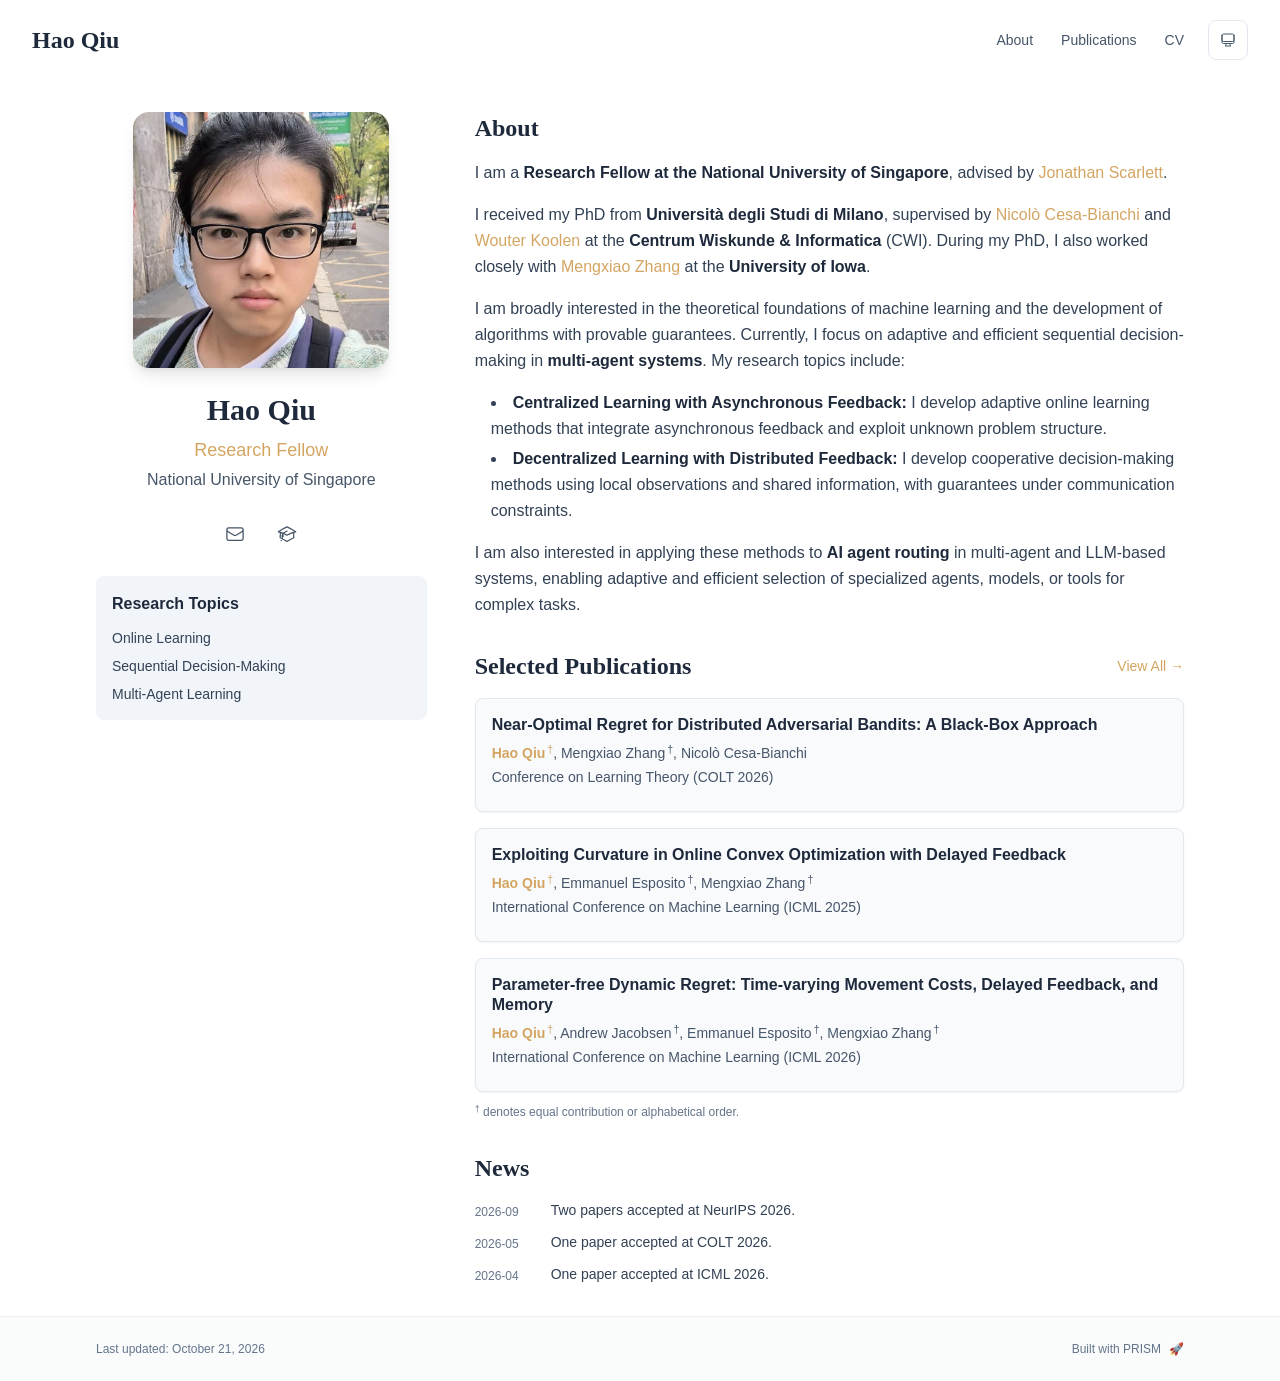
==== commit 9fd4a7af: "Mark equal contribution for Qiu and Zhang in exp-concave preprint" ====
--- a/index.html
+++ b/index.html
@@ -61,4 +61,4 @@
     }
   </script><title>Hao Qiu</title><meta name="description" content="Hao Qiu is a Research Fellow at the National University of Singapore and received his PhD from Università degli Studi di Milano."/><meta name="author" content="Hao Qiu"/><meta name="keywords" content="Hao Qiu,PhD,Research,National University of Singapore"/><meta name="creator" content="Hao Qiu"/><meta name="publisher" content="Hao Qiu"/><meta property="og:title" content="Hao Qiu"/><meta property="og:description" content="Hao Qiu is a Research Fellow at the National University of Singapore and received his PhD from Università degli Studi di Milano."/><meta property="og:site_name" content="Hao Qiu&#x27;s Academic Website"/><meta property="og:locale" content="en_US"/><meta property="og:type" content="website"/><meta name="twitter:card" content="summary"/><meta name="twitter:title" content="Hao Qiu"/><meta name="twitter:description" content="Hao Qiu is a Research Fellow at the National University of Singapore and received his PhD from Università degli Studi di Milano."/><link rel="icon" href="/favicon.svg"/><script>document.querySelectorAll('body link[rel="icon"], body link[rel="apple-touch-icon"]').forEach(el => document.head.appendChild(el))</script><script src="/_next/static/chunks/polyfills-42372ed130431b0a.js" noModule=""></script></head><body class="font-sans antialiased"><div style="visibility:hidden"><nav class="fixed top-0 left-0 right-0 z-50" data-headlessui-state=""><div class="transition-all duration-300 ease-out bg-transparent" style="transform:translateY(-100px)"><div class="max-w-7xl mx-auto px-4 sm:px-6 lg:px-8"><div class="flex justify-between items-center h-16 lg:h-20"><div class="flex-shrink-0" tabindex="0"><a class="text-xl lg:text-2xl font-serif font-semibold text-primary hover:text-accent transition-colors duration-200" href="/">Hao Qiu</a></div><div class="hidden lg:block"><div class="ml-10 flex items-center space-x-3"><div class="relative flex items-baseline space-x-1"><a data-nav-href="/" class="relative px-3 py-2 text-sm font-medium rounded-lg transition-colors duration-150 text-primary" href="/">About</a><a data-nav-href="/publications" class="relative px-3 py-2 text-sm font-medium rounded-lg transition-colors duration-150 text-neutral-600" href="/publications/">Publications</a><a data-nav-href="/cv.pdf" class="relative px-3 py-2 text-sm font-medium rounded-lg transition-colors duration-150 text-neutral-600" href="/cv.pdf" target="_blank" rel="noopener noreferrer">CV</a></div><div class="flex items-center justify-center w-10 h-10 rounded-lg border border-neutral-200 dark:border-[rgba(148,163,184,0.24)] bg-background dark:bg-neutral-800"><div class="w-4 h-4 rounded-full bg-neutral-300 animate-pulse"></div></div></div></div><div class="lg:hidden flex items-center space-x-2"><div class="flex items-center justify-center w-10 h-10 rounded-lg border border-neutral-200 dark:border-[rgba(148,163,184,0.24)] bg-background dark:bg-neutral-800"><div class="w-4 h-4 rounded-full bg-neutral-300 animate-pulse"></div></div><button class="inline-flex items-center justify-center p-2 rounded-md text-neutral-600 hover:text-primary hover:bg-neutral-100 dark:hover:bg-neutral-800 focus:outline-none focus:ring-2 focus:ring-inset focus:ring-accent transition-colors duration-200" id="headlessui-disclosure-button-«R7pdb»" type="button" aria-expanded="false" data-headlessui-state=""><span class="sr-only">Open main menu</span><div><svg xmlns="http://www.w3.org/2000/svg" fill="none" viewBox="0 0 24 24" stroke-width="1.5" stroke="currentColor" aria-hidden="true" data-slot="icon" class="block h-6 w-6"><path stroke-linecap="round" stroke-linejoin="round" d="M3.75 6.75h16.5M3.75 12h16.5m-16.5 5.25h16.5"></path></svg></div></button></div></div></div></div></nav><main class="min-h-screen pt-16 lg:pt-20"><div class="max-w-6xl mx-auto px-4 sm:px-6 lg:px-8 py-8 bg-background min-h-screen"><div class="grid grid-cols-1 lg:grid-cols-3 gap-12"><div class="lg:col-span-1"><div class="sticky top-8" style="opacity:0;transform:translateY(20px)"><div class="w-64 h-64 mx-auto mb-6 rounded-2xl overflow-hidden shadow-lg hover:shadow-xl transition-all duration-200 hover:scale-105"><img alt="Hao Qiu" width="256" height="256" decoding="async" data-nimg="1" class="w-full h-full object-cover object-center" style="color:transparent" src="/avatar.jpg"/></div><div class="text-center mb-6"><h1 class="text-3xl font-serif font-bold text-primary mb-2">Hao Qiu</h1><p class="text-lg text-accent font-medium mb-1">Research Fellow</p><p class="text-neutral-600 mb-2">National University of Singapore</p></div><div class="flex flex-wrap justify-center gap-3 sm:gap-4 mb-6 relative px-2"><div class="relative"><button class="p-2 sm:p-2 transition-colors duration-200 text-neutral-600 dark:text-neutral-400 hover:text-accent" aria-label="Email"><svg xmlns="http://www.w3.org/2000/svg" fill="none" viewBox="0 0 24 24" stroke-width="1.5" stroke="currentColor" aria-hidden="true" data-slot="icon" class="h-5 w-5"><path stroke-linecap="round" stroke-linejoin="round" d="M21.75 6.75v10.5a2.25 2.25 0 0 1-2.25 2.25h-15a2.25 2.25 0 0 1-2.25-2.25V6.75m19.5 0A2.25 2.25 0 0 0 19.5 4.5h-15a2.25 2.25 0 0 0-2.25 2.25m19.5 0v.243a2.25 2.25 0 0 1-1.07 1.916l-7.5 4.615a2.25 2.25 0 0 1-2.36 0L3.32 8.91a2.25 2.25 0 0 1-1.07-1.916V6.75"></path></svg></button></div><a href="https://scholar.google.com/citations?user=1qCDd8cAAAAJ&amp;hl=zh-CN" target="_blank" rel="noopener noreferrer" class="p-2 sm:p-2 text-neutral-600 dark:text-neutral-400 hover:text-accent transition-colors duration-200" aria-label="Google Scholar"><svg xmlns="http://www.w3.org/2000/svg" fill="none" viewBox="0 0 24 24" stroke-width="1.5" stroke="currentColor" aria-hidden="true" data-slot="icon" class="h-5 w-5"><path stroke-linecap="round" stroke-linejoin="round" d="M4.26 10.147a60.438 60.438 0 0 0-.491 6.347A48.62 48.62 0 0 1 12 20.904a48.62 48.62 0 0 1 8.232-4.41 60.46 60.46 0 0 0-.491-6.347m-15.482 0a50.636 50.636 0 0 0-2.658-.813A59.906 59.906 0 0 1 12 3.493a59.903 59.903 0 0 1 10.399 5.84c-.896.248-1.783.52-2.658.814m-15.482 0A50.717 50.717 0 0 1 12 13.489a50.702 50.702 0 0 1 7.74-3.342M6.75 15a.75.75 0 1 0 0-1.5.75.75 0 0 0 0 1.5Zm0 0v-3.675A55.378 55.378 0 0 1 12 8.443m-7.007 11.55A5.981 5.981 0 0 0 6.75 15.75v-1.5"></path></svg></a></div><div class="bg-neutral-100 dark:bg-neutral-800 rounded-lg p-4 mb-6 hover:shadow-lg transition-all duration-200 hover:scale-[1.02]"><h3 class="font-semibold text-primary mb-3">Research Topics</h3><div class="space-y-2 text-sm text-neutral-700 dark:text-neutral-500"><div>Online Learning</div><div>Sequential Decision-Making</div><div>Multi-Agent Learning</div></div></div></div></div><div class="lg:col-span-2 space-y-8"><section id="about" class="scroll-mt-24 space-y-8"><section style="opacity:0;transform:translateY(20px)"><h2 class="text-2xl font-serif font-bold text-primary mb-4">About</h2><div class="text-neutral-700 dark:text-neutral-600 leading-relaxed"><p class="mb-4 last:mb-0">I am a <strong class="font-semibold text-primary">Research Fellow at the National University of Singapore</strong>, advised by <a href="https://www.comp.nus.edu.sg/~scarlett/" node="[object Object]" target="_blank" rel="noopener noreferrer" class="text-accent font-medium transition-all duration-200 rounded hover:bg-accent/10 hover:shadow-sm">Jonathan Scarlett</a>.</p>
 <p class="mb-4 last:mb-0">I received my PhD from <strong class="font-semibold text-primary">Università degli Studi di Milano</strong>, supervised by <a href="https://cesa-bianchi.di.unimi.it/index.html" node="[object Object]" target="_blank" rel="noopener noreferrer" class="text-accent font-medium transition-all duration-200 rounded hover:bg-accent/10 hover:shadow-sm">Nicolò Cesa-Bianchi</a> and <a href="https://wouterkoolen.info/" node="[object Object]" target="_blank" rel="noopener noreferrer" class="text-accent font-medium transition-all duration-200 rounded hover:bg-accent/10 hover:shadow-sm">Wouter Koolen</a> at the <strong class="font-semibold text-primary">Centrum Wiskunde &amp; Informatica</strong> (CWI). During my PhD, I also worked closely with <a href="https://mengxiaoz.github.io/" node="[object Object]" target="_blank" rel="noopener noreferrer" class="text-accent font-medium transition-all duration-200 rounded hover:bg-accent/10 hover:shadow-sm">Mengxiao Zhang</a> at the <strong class="font-semibold text-primary">University of Iowa</strong>.</p>
-<p class="mb-4 last:mb-0">I am broadly interested in the theoretical foundations of machine learning and the development of algorithms with provable guarantees. Currently, I focus on adaptive and efficient sequential decision-making in <strong class="font-semibold text-primary">multi-agent systems</strong>. My research topics include:</p><ul class="list-disc pl-6 space-y-2 mb-4"><li><strong class="font-semibold text-primary">Centralized Learning with Asynchronous Feedback:</strong> I develop adaptive online learning methods that integrate asynchronous feedback and exploit unknown problem structure.</li><li><strong class="font-semibold text-primary">Decentralized Learning with Distributed Feedback:</strong> I develop cooperative decision-making methods using local observations and shared information, with guarantees under communication constraints.</li></ul><p class="mb-4 last:mb-0">I am also interested in applying these methods to <strong class="font-semibold text-primary">AI agent routing</strong> in multi-agent and LLM-based systems, enabling adaptive and efficient selection of specialized agents, models, or tools for complex tasks.</p></div></section><section style="opacity:0;transform:translateY(20px)"><div class="flex items-center justify-between mb-4"><h2 class="text-2xl font-serif font-bold text-primary">Selected Publications</h2><a class="text-accent hover:text-accent-dark text-sm font-medium transition-all duration-200 rounded hover:bg-accent/10 hover:shadow-sm" href="/publications/">View All<!-- --> →</a></div><div class="space-y-4"><div class="bg-neutral-50 dark:bg-neutral-800 p-4 rounded-lg shadow-sm border border-neutral-200 dark:border-[rgba(148,163,184,0.24)] hover:shadow-lg transition-all duration-200 hover:scale-[1.02]" style="opacity:0;transform:translateY(20px)"><h3 class="font-semibold text-primary mb-2 leading-tight"><a href="https://arxiv.org/abs/2602.06404" target="_blank" rel="noopener noreferrer" class="hover:text-accent transition-colors">Near-Optimal Regret for Distributed Adversarial Bandits: A Black-Box Approach</a></h3><p class="text-sm text-neutral-600 dark:text-neutral-500 mb-1"><span><span class="font-semibold text-accent">Hao Qiu</span><sup class="ml-0.5 text-accent">†</sup>, </span><span><span class="">Mengxiao Zhang</span><sup class="ml-0.5 text-neutral-600 dark:text-neutral-500">†</sup>, </span><span><span class="">Nicolò Cesa-Bianchi</span></span></p><p class="text-sm text-neutral-600 dark:text-neutral-500 mb-2">Conference on Learning Theory (COLT 2026)</p></div><div class="bg-neutral-50 dark:bg-neutral-800 p-4 rounded-lg shadow-sm border border-neutral-200 dark:border-[rgba(148,163,184,0.24)] hover:shadow-lg transition-all duration-200 hover:scale-[1.02]" style="opacity:0;transform:translateY(20px)"><h3 class="font-semibold text-primary mb-2 leading-tight"><a href="https://arxiv.org/abs/2506.07595" target="_blank" rel="noopener noreferrer" class="hover:text-accent transition-colors">Exploiting Curvature in Online Convex Optimization with Delayed Feedback</a></h3><p class="text-sm text-neutral-600 dark:text-neutral-500 mb-1"><span><span class="font-semibold text-accent">Hao Qiu</span><sup class="ml-0.5 text-accent">†</sup>, </span><span><span class="">Emmanuel Esposito</span><sup class="ml-0.5 text-neutral-600 dark:text-neutral-500">†</sup>, </span><span><span class="">Mengxiao Zhang</span><sup class="ml-0.5 text-neutral-600 dark:text-neutral-500">†</sup></span></p><p class="text-sm text-neutral-600 dark:text-neutral-500 mb-2">International Conference on Machine Learning (ICML 2025)</p></div><div class="bg-neutral-50 dark:bg-neutral-800 p-4 rounded-lg shadow-sm border border-neutral-200 dark:border-[rgba(148,163,184,0.24)] hover:shadow-lg transition-all duration-200 hover:scale-[1.02]" style="opacity:0;transform:translateY(20px)"><h3 class="font-semibold text-primary mb-2 leading-tight"><a href="https://arxiv.org/abs/2602.06902" target="_blank" rel="noopener noreferrer" class="hover:text-accent transition-colors">Parameter-free Dynamic Regret: Time-varying Movement Costs, Delayed Feedback, and Memory</a></h3><p class="text-sm text-neutral-600 dark:text-neutral-500 mb-1"><span><span class="font-semibold text-accent">Hao Qiu</span><sup class="ml-0.5 text-accent">†</sup>, </span><span><span class="">Andrew Jacobsen</span><sup class="ml-0.5 text-neutral-600 dark:text-neutral-500">†</sup>, </span><span><span class="">Emmanuel Esposito</span><sup class="ml-0.5 text-neutral-600 dark:text-neutral-500">†</sup>, </span><span><span class="">Mengxiao Zhang</span><sup class="ml-0.5 text-neutral-600 dark:text-neutral-500">†</sup></span></p><p class="text-sm text-neutral-600 dark:text-neutral-500 mb-2">International Conference on Machine Learning (ICML 2026)</p></div></div><p class="mt-3 text-xs text-neutral-500 dark:text-neutral-400"><sup>†</sup> <!-- -->denotes equal contribution or alphabetical order.</p></section><section style="opacity:0;transform:translateY(20px)"><h2 class="text-2xl font-serif font-bold text-primary mb-4">News</h2><div class="space-y-3"><div class="flex items-start space-x-3"><span class="text-xs text-neutral-500 mt-1 w-16 flex-shrink-0">2026-09</span><p class="text-sm text-neutral-700">Two papers accepted at NeurIPS 2026.</p></div><div class="flex items-start space-x-3"><span class="text-xs text-neutral-500 mt-1 w-16 flex-shrink-0">2026-05</span><p class="text-sm text-neutral-700">One paper accepted at COLT 2026.</p></div><div class="flex items-start space-x-3"><span class="text-xs text-neutral-500 mt-1 w-16 flex-shrink-0">2026-04</span><p class="text-sm text-neutral-700">One paper accepted at ICML 2026.</p></div></div></section></section></div></div></div><!--$--><!--/$--><!--$--><!--/$--></main><footer class="border-t border-neutral-200/50 bg-neutral-50/50 dark:bg-neutral-900/50 dark:border-neutral-700/50"><div class="max-w-6xl mx-auto px-4 sm:px-6 lg:px-8 py-6"><div class="flex flex-col sm:flex-row justify-between items-center gap-2"><p class="text-xs text-neutral-500">Last updated<!-- -->: <!-- -->October 20, 2026</p><p class="text-xs text-neutral-500 flex items-center"><a href="https://github.com/xyjoey/PRISM" target="_blank" rel="noopener noreferrer">Built with PRISM</a><span class="ml-2">🚀</span></p></div></div></footer></div><script src="/_next/static/chunks/webpack-26315814ab64e90c.js" async=""></script><script>(self.__next_f=self.__next_f||[]).push([0])</script><script>self.__next_f.push([1,"1:\"$Sreact.fragment\"\n3:I[4967,[\"888\",\"static/chunks/888-49c37c585af29909.js\",\"842\",\"static/chunks/842-acccbd03236f4dfc.js\",\"800\",\"static/chunks/800-3b8a0f8f7a1401d0.js\",\"177\",\"static/chunks/app/layout-7c42a1c9aaa54ec1.js\"],\"ThemeProvider\"]\n4:I[7040,[\"888\",\"static/chunks/888-49c37c585af29909.js\",\"842\",\"static/chunks/842-acccbd03236f4dfc.js\",\"800\",\"static/chunks/800-3b8a0f8f7a1401d0.js\",\"177\",\"static/chunks/app/layout-7c42a1c9aaa54ec1.js\"],\"LocaleProvider\"]\n5:I[7780,[\"888\",\"static/chunks/888-49c37c585af29909.js\",\"842\",\"static/chunks/842-acccbd03236f4dfc.js\",\"800\",\"static/chunks/800-3b8a0f8f7a1401d0.js\",\"177\",\"static/chunks/app/layout-7c42a1c9aaa54ec1.js\"],\"default\"]\n6:I[1379,[],\"\"]\n7:I[8287,[],\"\"]\n8:I[5364,[\"888\",\"static/chunks/888-49c37c585af29909.js\",\"842\",\"static/chunks/842-acccbd03236f4dfc.js\",\"800\",\"static/chunks/800-3b8a0f8f7a1401d0.js\",\"177\",\"static/chunks/app/layout-7c42a1c9aaa54ec1.js\"],\"default\"]\n9:I[643,[\"888\",\"static/chunks/888-49c37c585af29909.js\",\"271\",\"static/chunks/271-d2ed9885f86d4b56.js\",\"842\",\"static/chunks/842-acccbd03236f4dfc.js\",\"620\",\"static/chunks/620-149bdd3ed93f5a8c.js\",\"974\",\"static/chunks/app/page-2698cd80c0e4c5c7.js\"],\"default\"]\na:I[8257,[],\"MetadataBoundary\"]\nc:I[8257,[],\"OutletBoundary\"]\nf:I[7295,[],\"AsyncMetadataOutlet\"]\n11:I[8257,[],\"ViewportBoundary\"]\n13:I[1414,[],\"\"]\n:HL[\"/_next/static/css/0f0ed3a03ead60fb.css\",\"style\"]\n2:T5c8,\n    try {\n      const cfg = {\"enabled\":false,\"locales\":[\"en\"],\"defaultLocale\":\"en\",\"mode\":\"fixed\",\"fixedLocale\":\"en\",\"persist\":false,\"switcher\":false,\"labels\":{\"en\":\"English\"}};\n      const storageKey = 'locale-storage';\n      const normalize = (value) => typeof value === 'string' ? value.trim().replace('_', '-').toLowerCase() : '';\n      const matchLocale = (candidate) => {\n        const normalized = normalize(candidate);\n        if (!normalized) return null;\n        if (cfg.locales.includes(normalized)) return normalized;\n        const language = normalized.split('-')[0];\n        if (cfg.locales.includes(language)) return language;\n        return null;\n  "])</script><script>self.__next_f.push([1,"    };\n\n      let resolved = null;\n\n      if (!cfg.enabled) {\n        resolved = cfg.defaultLocale;\n      } else if (cfg.persist) {\n        resolved = matchLocale(localStorage.getItem(storageKey));\n      }\n\n      if (!resolved) {\n        if (cfg.mode === 'fixed') {\n          resolved = cfg.fixedLocale;\n        } else {\n          resolved = matchLocale(navigator.language);\n        }\n      }\n\n      if (!resolved) {\n        resolved = cfg.defaultLocale;\n      }\n\n      const root = document.documentElement;\n      root.lang = resolved;\n      root.setAttribute('data-locale', resolved);\n\n      if (cfg.persist) {\n        localStorage.setItem(storageKey, resolved);\n      }\n    } catch (e) {\n      const root = document.documentElement;\n      root.lang = 'en';\n      root.setAttribute('data-locale', 'en');\n    }\n  "])</script><script>self.__next_f.push([1,"0:{\"P\":null,\"b\":\"4PyNMyWjgPs3dt6mYCtUz\",\"p\":\"\",\"c\":[\"\",\"\"],\"i\":false,\"f\":[[[\"\",{\"children\":[\"__PAGE__\",{}]},\"$undefined\",\"$undefined\",true],[\"\",[\"$\",\"$1\",\"c\",{\"children\":[[[\"$\",\"link\",\"0\",{\"rel\":\"stylesheet\",\"href\":\"/_next/static/css/0f0ed3a03ead60fb.css\",\"precedence\":\"next\",\"crossOrigin\":\"$undefined\",\"nonce\":\"$undefined\"}]],[\"$\",\"html\",null,{\"lang\":\"en\",\"className\":\"scroll-smooth\",\"suppressHydrationWarning\":true,\"children\":[[\"$\",\"head\",null,{\"children\":[[\"$\",\"link\",null,{\"rel\":\"icon\",\"href\":\"/favicon.svg\",\"type\":\"image/svg+xml\"}],[\"$\",\"script\",null,{\"dangerouslySetInnerHTML\":{\"__html\":\"\\n              try {\\n                const theme = localStorage.getItem('theme-storage');\\n                const parsed = theme ? JSON.parse(theme) : null;\\n                const setting = parsed?.state?.theme || 'system';\\n                const prefersDark = typeof window !== 'undefined' && window.matchMedia && window.matchMedia('(prefers-color-scheme: dark)').matches;\\n                const effective = setting === 'dark' ? 'dark' : (setting === 'light' ? 'light' : (prefersDark ? 'dark' : 'light'));\\n                var root = document.documentElement;\\n                root.classList.add(effective);\\n                root.setAttribute('data-theme', effective);\\n              } catch (e) {\\n                var root = document.documentElement;\\n                root.classList.add('light');\\n                root.setAttribute('data-theme', 'light');\\n              }\\n            \"}}],[\"$\",\"script\",null,{\"dangerouslySetInnerHTML\":{\"__html\":\"$2\"}}]]}],[\"$\",\"body\",null,{\"className\":\"font-sans antialiased\",\"children\":[\"$\",\"$L3\",null,{\"children\":[\"$\",\"$L4\",null,{\"config\":{\"enabled\":false,\"locales\":[\"en\"],\"defaultLocale\":\"en\",\"mode\":\"fixed\",\"fixedLocale\":\"en\",\"persist\":false,\"switcher\":false,\"labels\":{\"en\":\"English\"}},\"children\":[[\"$\",\"$L5\",null,{\"items\":[{\"title\":\"About\",\"type\":\"page\",\"target\":\"about\",\"href\":\"/\"},{\"title\":\"Publications\",\"type\":\"page\",\"target\":\"publications\",\"href\":\"/publications\"},{\"title\":\"CV\",\"type\":\"link\",\"target\":\"cv\",\"href\":\"/cv.pdf\"}],\"siteTitle\":\"Hao Qiu\",\"enableOnePageMode\":false,\"i18n\":\"$0:f:0:1:1:props:children:1:props:children:1:props:children:props:children:props:config\",\"itemsByLocale\":{\"en\":[{\"title\":\"About\",\"type\":\"page\",\"target\":\"about\",\"href\":\"/\"},{\"title\":\"Publications\",\"type\":\"page\",\"target\":\"publications\",\"href\":\"/publications\"},{\"title\":\"CV\",\"type\":\"link\",\"target\":\"cv\",\"href\":\"/cv.pdf\"}]},\"siteTitleByLocale\":{\"en\":\"Hao Qiu\"}}],[\"$\",\"main\",null,{\"className\":\"min-h-screen pt-16 lg:pt-20\",\"children\":[\"$\",\"$L6\",null,{\"parallelRouterKey\":\"children\",\"error\":\"$undefined\",\"errorStyles\":\"$undefined\",\"errorScripts\":\"$undefined\",\"template\":[\"$\",\"$L7\",null,{}],\"templateStyles\":\"$undefined\",\"templateScripts\":\"$undefined\",\"notFound\":[[[\"$\",\"title\",null,{\"children\":\"404: This page could not be found.\"}],[\"$\",\"div\",null,{\"style\":{\"fontFamily\":\"system-ui,\\\"Segoe UI\\\",Roboto,Helvetica,Arial,sans-serif,\\\"Apple Color Emoji\\\",\\\"Segoe UI Emoji\\\"\",\"height\":\"100vh\",\"textAlign\":\"center\",\"display\":\"flex\",\"flexDirection\":\"column\",\"alignItems\":\"center\",\"justifyContent\":\"center\"},\"children\":[\"$\",\"div\",null,{\"children\":[[\"$\",\"style\",null,{\"dangerouslySetInnerHTML\":{\"__html\":\"body{color:#000;background:#fff;margin:0}.next-error-h1{border-right:1px solid rgba(0,0,0,.3)}@media (prefers-color-scheme:dark){body{color:#fff;background:#000}.next-error-h1{border-right:1px solid rgba(255,255,255,.3)}}\"}}],[\"$\",\"h1\",null,{\"className\":\"next-error-h1\",\"style\":{\"display\":\"inline-block\",\"margin\":\"0 20px 0 0\",\"padding\":\"0 23px 0 0\",\"fontSize\":24,\"fontWeight\":500,\"verticalAlign\":\"top\",\"lineHeight\":\"49px\"},\"children\":404}],[\"$\",\"div\",null,{\"style\":{\"display\":\"inline-block\"},\"children\":[\"$\",\"h2\",null,{\"style\":{\"fontSize\":14,\"fontWeight\":400,\"lineHeight\":\"49px\",\"margin\":0},\"children\":\"This page could not be found.\"}]}]]}]}]],[]],\"forbidden\":\"$undefined\",\"unauthorized\":\"$undefined\"}]}],[\"$\",\"$L8\",null,{\"lastUpdated\":\"October 20, 2026\",\"lastUpdatedByLocale\":{\"en\":\"October 20, 2026\"},\"defaultLocale\":\"en\"}]]}]}]}]]}]]}],{\"children\":[\"__PAGE__\",[\"$\",\"$1\",\"c\",{\"children\":[[\"$\",\"$L9\",null,{\"dataByLocale\":{\"en\":{\"author\":{\"name\":\"Hao Qiu\",\"title\":\"Research Fellow\",\"institution\":\"National University of Singapore\",\"avatar\":\"/avatar.jpg\"},\"social\":{\"email\":\"qiuhaosai@gmail.com\",\"google_scholar\":\"https://scholar.google.com/citations?user=1qCDd8cAAAAJ&hl=zh-CN\"},\"features\":{\"enable_likes\":false,\"enable_one_page_mode\":false},\"enableOnePageMode\":false,\"researchInterests\":[\"Online Learning\",\"Sequential Decision-Making\",\"Multi-Agent Learning\"],\"pagesToShow\":[{\"type\":\"about\",\"id\":\"about\",\"sections\":[{\"id\":\"about\",\"type\":\"markdown\",\"source\":\"bio.md\",\"title\":\"About\",\"content\":\"I am a **Research Fellow at the National University of Singapore**, advised by [Jonathan Scarlett](https://www.comp.nus.edu.sg/~scarlett/).\\n\\nI received my PhD from **Università degli Studi di Milano**, supervised by [Nicolò Cesa-Bianchi](https://cesa-bianchi.di.unimi.it/index.html) and [Wouter Koolen](https://wouterkoolen.info/) at the **Centrum Wiskunde & Informatica** (CWI). During my PhD, I also worked closely with [Mengxiao Zhang](https://mengxiaoz.github.io/) at the **University of Iowa**.\\n\\nI am broadly interested in the theoretical foundations of machine learning and the development of algorithms with provable guarantees. Currently, I focus on adaptive and efficient sequential decision-making in **multi-agent systems**. My research topics include:\\n\\n- **Centralized Learning with Asynchronous Feedback:** I develop adaptive online learning methods that integrate asynchronous feedback and exploit unknown problem structure.\\n- **Decentralized Learning with Distributed Feedback:** I develop cooperative decision-making methods using local observations and shared information, with guarantees under communication constraints.\\n\\nI am also interested in applying these methods to **AI agent routing** in multi-agent and LLM-based systems, enabling adaptive and efficient selection of specialized agents, models, or tools for complex tasks.\\n\"},{\"id\":\"featured_publications\",\"type\":\"publications\",\"title\":\"Selected Publications\",\"filter\":\"selected\",\"limit\":3,\"publications\":[{\"id\":\"qiu2026distributedbandits\",\"title\":\"Near-Optimal Regret for Distributed Adversarial Bandits: A Black-Box Approach\",\"titleNodes\":[{\"type\":\"text\",\"text\":\"Near-Optimal Regret for Distributed Adversarial Bandits: A Black-Box Approach\"}],\"authors\":[{\"name\":\"Hao Qiu\",\"isHighlighted\":true,\"isCorresponding\":false,\"isEqualContribution\":true},{\"name\":\"Mengxiao Zhang\",\"isHighlighted\":false,\"isCorresponding\":false,\"isEqualContribution\":true},{\"name\":\"Nicolò Cesa-Bianchi\",\"isHighlighted\":false,\"isCorresponding\":false,\"isEqualContribution\":false}],\"year\":2026,\"type\":\"conference\",\"status\":\"published\",\"tags\":[\"Machine Learning\",\"Distributed Learning\",\"Adversarial Bandits\",\"Regret Analysis\"],\"keywords\":\"$0:f:0:1:2:children:1:props:children:0:props:dataByLocale:en:pagesToShow:0:sections:1:publications:0:tags\",\"researchArea\":\"machine-learning\",\"journal\":\"\",\"conference\":\"Conference on Learning Theory (COLT)\",\"volume\":\"336\",\"pages\":\"5465--5517\",\"url\":\"https://arxiv.org/abs/2602.06404\",\"abstract\":\"\",\"description\":\"\",\"publishedDate\":\"2026-06-29\",\"selected\":true,\"selectedOrder\":1,\"bibtex\":\"@inproceedings{qiu2026distributedbandits,\\n  title = {Near-Optimal Regret for Distributed Adversarial Bandits: A Black-Box Approach},\\n  author = {Hao Qiu and Mengxiao Zhang and Nicolò Cesa-Bianchi},\\n  year = {2026},\\n  booktitle = {Conference on Learning Theory (COLT)},\\n  pages = {5465--5517},\\n  volume = {336},\\n  series = {Proceedings of Machine Learning Research},\\n  publisher = {PMLR},\\n  url = {https://arxiv.org/abs/2602.06404}\\n}\"},{\"id\":\"qiu2025curvature\",\"title\":\"Exploiting Curvature in Online Convex Optimization with Delayed Feedback\",\"titleNodes\":[{\"type\":\"text\",\"text\":\"Exploiting Curvature in Online Convex Optimization with Delayed Feedback\"}],\"authors\":[{\"name\":\"Hao Qiu\",\"isHighlighted\":true,\"isCorresponding\":false,\"isEqualContribution\":true},{\"name\":\"Emmanuel Esposito\",\"isHighlighted\":false,\"isCorresponding\":false,\"isEqualContribution\":true},{\"name\":\"Mengxiao Zhang\",\"isHighlighted\":false,\"isCorresponding\":false,\"isEqualContribution\":true}],\"year\":2025,\"type\":\"conference\",\"status\":\"published\",\"tags\":[\"Machine Learning\",\"Online Learning\",\"Online Convex Optimization\",\"Delayed Feedback\"],\"keywords\":\"$0:f:0:1:2:children:1:props:children:0:props:dataByLocale:en:pagesToShow:0:sections:1:publications:1:tags\",\"researchArea\":\"machine-learning\",\"journal\":\"\",\"conference\":\"International Conference on Machine Learning (ICML)\",\"volume\":\"267\",\"pages\":\"50448--50479\",\"url\":\"https://arxiv.org/abs/2506.07595\",\"abstract\":\"\",\"description\":\"\",\"publishedDate\":\"2025-07-13\",\"selected\":true,\"selectedOrder\":2,\"bibtex\":\"@inproceedings{qiu2025curvature,\\n  title = {Exploiting Curvature in Online Convex Optimization with Delayed Feedback},\\n  author = {Hao Qiu and Emmanuel Esposito and Mengxiao Zhang},\\n  year = {2025},\\n  booktitle = {International Conference on Machine Learning (ICML)},\\n  pages = {50448--50479},\\n  volume = {267},\\n  series = {Proceedings of Machine Learning Research},\\n  publisher = {PMLR},\\n  url = {https://arxiv.org/abs/2506.07595}\\n}\"},{\"id\":\"qiu2026parameterfree\",\"title\":\"Parameter-free Dynamic Regret: Time-varying Movement Costs, Delayed Feedback, and Memory\",\"titleNodes\":[{\"type\":\"text\",\"text\":\"Parameter-free Dynamic Regret: Time-varying Movement Costs, Delayed Feedback, and Memory\"}],\"authors\":[{\"name\":\"Hao Qiu\",\"isHighlighted\":true,\"isCorresponding\":false,\"isEqualContribution\":true},{\"name\":\"Andrew Jacobsen\",\"isHighlighted\":false,\"isCorresponding\":false,\"isEqualContribution\":true},{\"name\":\"Emmanuel Esposito\",\"isHighlighted\":false,\"isCorresponding\":false,\"isEqualContribution\":true},{\"name\":\"Mengxiao Zhang\",\"isHighlighted\":false,\"isCorresponding\":false,\"isEqualContribution\":true}],\"year\":2026,\"type\":\"conference\",\"status\":\"published\",\"tags\":[\"Machine Learning\",\"Online Learning\",\"Dynamic Regret\",\"Delayed Feedback\"],\"keywords\":\"$0:f:0:1:2:children:1:props:children:0:props:dataByLocale:en:pagesToShow:0:sections:1:publications:2:tags\",\"researchArea\":\"machine-learning\",\"journal\":\"\",\"conference\":\"International Conference on Machine Learning (ICML)\",\"volume\":\"306\",\"url\":\"https://arxiv.org/abs/2602.06902\",\"abstract\":\"\",\"description\":\"\",\"publishedDate\":\"2026-07-06\",\"selected\":true,\"selectedOrder\":3,\"bibtex\":\"@inproceedings{qiu2026parameterfree,\\n  title = {Parameter-free Dynamic Regret: Time-varying Movement Costs, Delayed Feedback, and Memory},\\n  author = {Hao Qiu and Andrew Jacobsen and Emmanuel Esposito and Mengxiao Zhang},\\n  year = {2026},\\n  booktitle = {International Conference on Machine Learning (ICML)},\\n  volume = {306},\\n  series = {Proceedings of Machine Learning Research},\\n  publisher = {PMLR},\\n  url = {https://arxiv.org/abs/2602.06902}\\n}\"}]},{\"id\":\"news\",\"type\":\"list\",\"title\":\"News\",\"source\":\"news.toml\",\"items\":[{\"date\":\"2026-09\",\"content\":\"Two papers accepted at NeurIPS 2026.\"},{\"date\":\"2026-05\",\"content\":\"One paper accepted at COLT 2026.\"},{\"date\":\"2026-04\",\"content\":\"One paper accepted at ICML 2026.\"}]}]}]}},\"defaultLocale\":\"en\"}],[\"$\",\"$La\",null,{\"children\":\"$Lb\"}],null,[\"$\",\"$Lc\",null,{\"children\":[\"$Ld\",\"$Le\",[\"$\",\"$Lf\",null,{\"promise\":\"$@10\"}]]}]]}],{},null,false]},null,false],[\"$\",\"$1\",\"h\",{\"children\":[null,[\"$\",\"$1\",\"fzX0n_hZYVjwOl7uZLFU1\",{\"children\":[[\"$\",\"$L11\",null,{\"children\":\"$L12\"}],null]}],null]}],false]],\"m\":\"$undefined\",\"G\":[\"$13\",\"$undefined\"],\"s\":false,\"S\":true}\n"])</script><script>self.__next_f.push([1,"14:\"$Sreact.suspense\"\n15:I[7295,[],\"AsyncMetadata\"]\nb:[\"$\",\"$14\",null,{\"fallback\":null,\"children\":[\"$\",\"$L15\",null,{\"promise\":\"$@16\"}]}]\n"])</script><script>self.__next_f.push([1,"e:null\n"])</script><script>self.__next_f.push([1,"12:[[\"$\",\"meta\",\"0\",{\"charSet\":\"utf-8\"}],[\"$\",\"meta\",\"1\",{\"name\":\"viewport\",\"content\":\"width=device-width, initial-scale=1\"}]]\nd:null\n"])</script><script>self.__next_f.push([1,"16:{\"metadata\":[[\"$\",\"title\",\"0\",{\"children\":\"Hao Qiu\"}],[\"$\",\"meta\",\"1\",{\"name\":\"description\",\"content\":\"Hao Qiu is a Research Fellow at the National University of Singapore and received his PhD from Università degli Studi di Milano.\"}],[\"$\",\"meta\",\"2\",{\"name\":\"author\",\"content\":\"Hao Qiu\"}],[\"$\",\"meta\",\"3\",{\"name\":\"keywords\",\"content\":\"Hao Qiu,PhD,Research,National University of Singapore\"}],[\"$\",\"meta\",\"4\",{\"name\":\"creator\",\"content\":\"Hao Qiu\"}],[\"$\",\"meta\",\"5\",{\"name\":\"publisher\",\"content\":\"Hao Qiu\"}],[\"$\",\"meta\",\"6\",{\"property\":\"og:title\",\"content\":\"Hao Qiu\"}],[\"$\",\"meta\",\"7\",{\"property\":\"og:description\",\"content\":\"Hao Qiu is a Research Fellow at the National University of Singapore and received his PhD from Università degli Studi di Milano.\"}],[\"$\",\"meta\",\"8\",{\"property\":\"og:site_name\",\"content\":\"Hao Qiu's Academic Website\"}],[\"$\",\"meta\",\"9\",{\"property\":\"og:locale\",\"content\":\"en_US\"}],[\"$\",\"meta\",\"10\",{\"property\":\"og:type\",\"content\":\"website\"}],[\"$\",\"meta\",\"11\",{\"name\":\"twitter:card\",\"content\":\"summary\"}],[\"$\",\"meta\",\"12\",{\"name\":\"twitter:title\",\"content\":\"Hao Qiu\"}],[\"$\",\"meta\",\"13\",{\"name\":\"twitter:description\",\"content\":\"Hao Qiu is a Research Fellow at the National University of Singapore and received his PhD from Università degli Studi di Milano.\"}],[\"$\",\"link\",\"14\",{\"rel\":\"icon\",\"href\":\"/favicon.svg\"}]],\"error\":null,\"digest\":\"$undefined\"}\n10:{\"metadata\":\"$16:metadata\",\"error\":null,\"digest\":\"$undefined\"}\n"])</script></body></html>+<p class="mb-4 last:mb-0">I am broadly interested in the theoretical foundations of machine learning and the development of algorithms with provable guarantees. Currently, I focus on adaptive and efficient sequential decision-making in <strong class="font-semibold text-primary">multi-agent systems</strong>. My research topics include:</p><ul class="list-disc pl-6 space-y-2 mb-4"><li><strong class="font-semibold text-primary">Centralized Learning with Asynchronous Feedback:</strong> I develop adaptive online learning methods that integrate asynchronous feedback and exploit unknown problem structure.</li><li><strong class="font-semibold text-primary">Decentralized Learning with Distributed Feedback:</strong> I develop cooperative decision-making methods using local observations and shared information, with guarantees under communication constraints.</li></ul><p class="mb-4 last:mb-0">I am also interested in applying these methods to <strong class="font-semibold text-primary">AI agent routing</strong> in multi-agent and LLM-based systems, enabling adaptive and efficient selection of specialized agents, models, or tools for complex tasks.</p></div></section><section style="opacity:0;transform:translateY(20px)"><div class="flex items-center justify-between mb-4"><h2 class="text-2xl font-serif font-bold text-primary">Selected Publications</h2><a class="text-accent hover:text-accent-dark text-sm font-medium transition-all duration-200 rounded hover:bg-accent/10 hover:shadow-sm" href="/publications/">View All<!-- --> →</a></div><div class="space-y-4"><div class="bg-neutral-50 dark:bg-neutral-800 p-4 rounded-lg shadow-sm border border-neutral-200 dark:border-[rgba(148,163,184,0.24)] hover:shadow-lg transition-all duration-200 hover:scale-[1.02]" style="opacity:0;transform:translateY(20px)"><h3 class="font-semibold text-primary mb-2 leading-tight"><a href="https://arxiv.org/abs/2602.06404" target="_blank" rel="noopener noreferrer" class="hover:text-accent transition-colors">Near-Optimal Regret for Distributed Adversarial Bandits: A Black-Box Approach</a></h3><p class="text-sm text-neutral-600 dark:text-neutral-500 mb-1"><span><span class="font-semibold text-accent">Hao Qiu</span><sup class="ml-0.5 text-accent">†</sup>, </span><span><span class="">Mengxiao Zhang</span><sup class="ml-0.5 text-neutral-600 dark:text-neutral-500">†</sup>, </span><span><span class="">Nicolò Cesa-Bianchi</span></span></p><p class="text-sm text-neutral-600 dark:text-neutral-500 mb-2">Conference on Learning Theory (COLT 2026)</p></div><div class="bg-neutral-50 dark:bg-neutral-800 p-4 rounded-lg shadow-sm border border-neutral-200 dark:border-[rgba(148,163,184,0.24)] hover:shadow-lg transition-all duration-200 hover:scale-[1.02]" style="opacity:0;transform:translateY(20px)"><h3 class="font-semibold text-primary mb-2 leading-tight"><a href="https://arxiv.org/abs/2506.07595" target="_blank" rel="noopener noreferrer" class="hover:text-accent transition-colors">Exploiting Curvature in Online Convex Optimization with Delayed Feedback</a></h3><p class="text-sm text-neutral-600 dark:text-neutral-500 mb-1"><span><span class="font-semibold text-accent">Hao Qiu</span><sup class="ml-0.5 text-accent">†</sup>, </span><span><span class="">Emmanuel Esposito</span><sup class="ml-0.5 text-neutral-600 dark:text-neutral-500">†</sup>, </span><span><span class="">Mengxiao Zhang</span><sup class="ml-0.5 text-neutral-600 dark:text-neutral-500">†</sup></span></p><p class="text-sm text-neutral-600 dark:text-neutral-500 mb-2">International Conference on Machine Learning (ICML 2025)</p></div><div class="bg-neutral-50 dark:bg-neutral-800 p-4 rounded-lg shadow-sm border border-neutral-200 dark:border-[rgba(148,163,184,0.24)] hover:shadow-lg transition-all duration-200 hover:scale-[1.02]" style="opacity:0;transform:translateY(20px)"><h3 class="font-semibold text-primary mb-2 leading-tight"><a href="https://arxiv.org/abs/2602.06902" target="_blank" rel="noopener noreferrer" class="hover:text-accent transition-colors">Parameter-free Dynamic Regret: Time-varying Movement Costs, Delayed Feedback, and Memory</a></h3><p class="text-sm text-neutral-600 dark:text-neutral-500 mb-1"><span><span class="font-semibold text-accent">Hao Qiu</span><sup class="ml-0.5 text-accent">†</sup>, </span><span><span class="">Andrew Jacobsen</span><sup class="ml-0.5 text-neutral-600 dark:text-neutral-500">†</sup>, </span><span><span class="">Emmanuel Esposito</span><sup class="ml-0.5 text-neutral-600 dark:text-neutral-500">†</sup>, </span><span><span class="">Mengxiao Zhang</span><sup class="ml-0.5 text-neutral-600 dark:text-neutral-500">†</sup></span></p><p class="text-sm text-neutral-600 dark:text-neutral-500 mb-2">International Conference on Machine Learning (ICML 2026)</p></div></div><p class="mt-3 text-xs text-neutral-500 dark:text-neutral-400"><sup>†</sup> <!-- -->denotes equal contribution or alphabetical order.</p></section><section style="opacity:0;transform:translateY(20px)"><h2 class="text-2xl font-serif font-bold text-primary mb-4">News</h2><div class="space-y-3"><div class="flex items-start space-x-3"><span class="text-xs text-neutral-500 mt-1 w-16 flex-shrink-0">2026-09</span><p class="text-sm text-neutral-700">Two papers accepted at NeurIPS 2026.</p></div><div class="flex items-start space-x-3"><span class="text-xs text-neutral-500 mt-1 w-16 flex-shrink-0">2026-05</span><p class="text-sm text-neutral-700">One paper accepted at COLT 2026.</p></div><div class="flex items-start space-x-3"><span class="text-xs text-neutral-500 mt-1 w-16 flex-shrink-0">2026-04</span><p class="text-sm text-neutral-700">One paper accepted at ICML 2026.</p></div></div></section></section></div></div></div><!--$--><!--/$--><!--$--><!--/$--></main><footer class="border-t border-neutral-200/50 bg-neutral-50/50 dark:bg-neutral-900/50 dark:border-neutral-700/50"><div class="max-w-6xl mx-auto px-4 sm:px-6 lg:px-8 py-6"><div class="flex flex-col sm:flex-row justify-between items-center gap-2"><p class="text-xs text-neutral-500">Last updated<!-- -->: <!-- -->October 21, 2026</p><p class="text-xs text-neutral-500 flex items-center"><a href="https://github.com/xyjoey/PRISM" target="_blank" rel="noopener noreferrer">Built with PRISM</a><span class="ml-2">🚀</span></p></div></div></footer></div><script src="/_next/static/chunks/webpack-26315814ab64e90c.js" async=""></script><script>(self.__next_f=self.__next_f||[]).push([0])</script><script>self.__next_f.push([1,"1:\"$Sreact.fragment\"\n3:I[4967,[\"888\",\"static/chunks/888-49c37c585af29909.js\",\"842\",\"static/chunks/842-acccbd03236f4dfc.js\",\"800\",\"static/chunks/800-3b8a0f8f7a1401d0.js\",\"177\",\"static/chunks/app/layout-7c42a1c9aaa54ec1.js\"],\"ThemeProvider\"]\n4:I[7040,[\"888\",\"static/chunks/888-49c37c585af29909.js\",\"842\",\"static/chunks/842-acccbd03236f4dfc.js\",\"800\",\"static/chunks/800-3b8a0f8f7a1401d0.js\",\"177\",\"static/chunks/app/layout-7c42a1c9aaa54ec1.js\"],\"LocaleProvider\"]\n5:I[7780,[\"888\",\"static/chunks/888-49c37c585af29909.js\",\"842\",\"static/chunks/842-acccbd03236f4dfc.js\",\"800\",\"static/chunks/800-3b8a0f8f7a1401d0.js\",\"177\",\"static/chunks/app/layout-7c42a1c9aaa54ec1.js\"],\"default\"]\n6:I[1379,[],\"\"]\n7:I[8287,[],\"\"]\n8:I[5364,[\"888\",\"static/chunks/888-49c37c585af29909.js\",\"842\",\"static/chunks/842-acccbd03236f4dfc.js\",\"800\",\"static/chunks/800-3b8a0f8f7a1401d0.js\",\"177\",\"static/chunks/app/layout-7c42a1c9aaa54ec1.js\"],\"default\"]\n9:I[643,[\"888\",\"static/chunks/888-49c37c585af29909.js\",\"271\",\"static/chunks/271-d2ed9885f86d4b56.js\",\"842\",\"static/chunks/842-acccbd03236f4dfc.js\",\"620\",\"static/chunks/620-149bdd3ed93f5a8c.js\",\"974\",\"static/chunks/app/page-2698cd80c0e4c5c7.js\"],\"default\"]\na:I[8257,[],\"MetadataBoundary\"]\nc:I[8257,[],\"OutletBoundary\"]\nf:I[7295,[],\"AsyncMetadataOutlet\"]\n11:I[8257,[],\"ViewportBoundary\"]\n13:I[1414,[],\"\"]\n:HL[\"/_next/static/css/0f0ed3a03ead60fb.css\",\"style\"]\n2:T5c8,\n    try {\n      const cfg = {\"enabled\":false,\"locales\":[\"en\"],\"defaultLocale\":\"en\",\"mode\":\"fixed\",\"fixedLocale\":\"en\",\"persist\":false,\"switcher\":false,\"labels\":{\"en\":\"English\"}};\n      const storageKey = 'locale-storage';\n      const normalize = (value) => typeof value === 'string' ? value.trim().replace('_', '-').toLowerCase() : '';\n      const matchLocale = (candidate) => {\n        const normalized = normalize(candidate);\n        if (!normalized) return null;\n        if (cfg.locales.includes(normalized)) return normalized;\n        const language = normalized.split('-')[0];\n        if (cfg.locales.includes(language)) return language;\n        return null;\n  "])</script><script>self.__next_f.push([1,"    };\n\n      let resolved = null;\n\n      if (!cfg.enabled) {\n        resolved = cfg.defaultLocale;\n      } else if (cfg.persist) {\n        resolved = matchLocale(localStorage.getItem(storageKey));\n      }\n\n      if (!resolved) {\n        if (cfg.mode === 'fixed') {\n          resolved = cfg.fixedLocale;\n        } else {\n          resolved = matchLocale(navigator.language);\n        }\n      }\n\n      if (!resolved) {\n        resolved = cfg.defaultLocale;\n      }\n\n      const root = document.documentElement;\n      root.lang = resolved;\n      root.setAttribute('data-locale', resolved);\n\n      if (cfg.persist) {\n        localStorage.setItem(storageKey, resolved);\n      }\n    } catch (e) {\n      const root = document.documentElement;\n      root.lang = 'en';\n      root.setAttribute('data-locale', 'en');\n    }\n  "])</script><script>self.__next_f.push([1,"0:{\"P\":null,\"b\":\"4PyNMyWjgPs3dt6mYCtUz\",\"p\":\"\",\"c\":[\"\",\"\"],\"i\":false,\"f\":[[[\"\",{\"children\":[\"__PAGE__\",{}]},\"$undefined\",\"$undefined\",true],[\"\",[\"$\",\"$1\",\"c\",{\"children\":[[[\"$\",\"link\",\"0\",{\"rel\":\"stylesheet\",\"href\":\"/_next/static/css/0f0ed3a03ead60fb.css\",\"precedence\":\"next\",\"crossOrigin\":\"$undefined\",\"nonce\":\"$undefined\"}]],[\"$\",\"html\",null,{\"lang\":\"en\",\"className\":\"scroll-smooth\",\"suppressHydrationWarning\":true,\"children\":[[\"$\",\"head\",null,{\"children\":[[\"$\",\"link\",null,{\"rel\":\"icon\",\"href\":\"/favicon.svg\",\"type\":\"image/svg+xml\"}],[\"$\",\"script\",null,{\"dangerouslySetInnerHTML\":{\"__html\":\"\\n              try {\\n                const theme = localStorage.getItem('theme-storage');\\n                const parsed = theme ? JSON.parse(theme) : null;\\n                const setting = parsed?.state?.theme || 'system';\\n                const prefersDark = typeof window !== 'undefined' && window.matchMedia && window.matchMedia('(prefers-color-scheme: dark)').matches;\\n                const effective = setting === 'dark' ? 'dark' : (setting === 'light' ? 'light' : (prefersDark ? 'dark' : 'light'));\\n                var root = document.documentElement;\\n                root.classList.add(effective);\\n                root.setAttribute('data-theme', effective);\\n              } catch (e) {\\n                var root = document.documentElement;\\n                root.classList.add('light');\\n                root.setAttribute('data-theme', 'light');\\n              }\\n            \"}}],[\"$\",\"script\",null,{\"dangerouslySetInnerHTML\":{\"__html\":\"$2\"}}]]}],[\"$\",\"body\",null,{\"className\":\"font-sans antialiased\",\"children\":[\"$\",\"$L3\",null,{\"children\":[\"$\",\"$L4\",null,{\"config\":{\"enabled\":false,\"locales\":[\"en\"],\"defaultLocale\":\"en\",\"mode\":\"fixed\",\"fixedLocale\":\"en\",\"persist\":false,\"switcher\":false,\"labels\":{\"en\":\"English\"}},\"children\":[[\"$\",\"$L5\",null,{\"items\":[{\"title\":\"About\",\"type\":\"page\",\"target\":\"about\",\"href\":\"/\"},{\"title\":\"Publications\",\"type\":\"page\",\"target\":\"publications\",\"href\":\"/publications\"},{\"title\":\"CV\",\"type\":\"link\",\"target\":\"cv\",\"href\":\"/cv.pdf\"}],\"siteTitle\":\"Hao Qiu\",\"enableOnePageMode\":false,\"i18n\":\"$0:f:0:1:1:props:children:1:props:children:1:props:children:props:children:props:config\",\"itemsByLocale\":{\"en\":[{\"title\":\"About\",\"type\":\"page\",\"target\":\"about\",\"href\":\"/\"},{\"title\":\"Publications\",\"type\":\"page\",\"target\":\"publications\",\"href\":\"/publications\"},{\"title\":\"CV\",\"type\":\"link\",\"target\":\"cv\",\"href\":\"/cv.pdf\"}]},\"siteTitleByLocale\":{\"en\":\"Hao Qiu\"}}],[\"$\",\"main\",null,{\"className\":\"min-h-screen pt-16 lg:pt-20\",\"children\":[\"$\",\"$L6\",null,{\"parallelRouterKey\":\"children\",\"error\":\"$undefined\",\"errorStyles\":\"$undefined\",\"errorScripts\":\"$undefined\",\"template\":[\"$\",\"$L7\",null,{}],\"templateStyles\":\"$undefined\",\"templateScripts\":\"$undefined\",\"notFound\":[[[\"$\",\"title\",null,{\"children\":\"404: This page could not be found.\"}],[\"$\",\"div\",null,{\"style\":{\"fontFamily\":\"system-ui,\\\"Segoe UI\\\",Roboto,Helvetica,Arial,sans-serif,\\\"Apple Color Emoji\\\",\\\"Segoe UI Emoji\\\"\",\"height\":\"100vh\",\"textAlign\":\"center\",\"display\":\"flex\",\"flexDirection\":\"column\",\"alignItems\":\"center\",\"justifyContent\":\"center\"},\"children\":[\"$\",\"div\",null,{\"children\":[[\"$\",\"style\",null,{\"dangerouslySetInnerHTML\":{\"__html\":\"body{color:#000;background:#fff;margin:0}.next-error-h1{border-right:1px solid rgba(0,0,0,.3)}@media (prefers-color-scheme:dark){body{color:#fff;background:#000}.next-error-h1{border-right:1px solid rgba(255,255,255,.3)}}\"}}],[\"$\",\"h1\",null,{\"className\":\"next-error-h1\",\"style\":{\"display\":\"inline-block\",\"margin\":\"0 20px 0 0\",\"padding\":\"0 23px 0 0\",\"fontSize\":24,\"fontWeight\":500,\"verticalAlign\":\"top\",\"lineHeight\":\"49px\"},\"children\":404}],[\"$\",\"div\",null,{\"style\":{\"display\":\"inline-block\"},\"children\":[\"$\",\"h2\",null,{\"style\":{\"fontSize\":14,\"fontWeight\":400,\"lineHeight\":\"49px\",\"margin\":0},\"children\":\"This page could not be found.\"}]}]]}]}]],[]],\"forbidden\":\"$undefined\",\"unauthorized\":\"$undefined\"}]}],[\"$\",\"$L8\",null,{\"lastUpdated\":\"October 21, 2026\",\"lastUpdatedByLocale\":{\"en\":\"October 21, 2026\"},\"defaultLocale\":\"en\"}]]}]}]}]]}]]}],{\"children\":[\"__PAGE__\",[\"$\",\"$1\",\"c\",{\"children\":[[\"$\",\"$L9\",null,{\"dataByLocale\":{\"en\":{\"author\":{\"name\":\"Hao Qiu\",\"title\":\"Research Fellow\",\"institution\":\"National University of Singapore\",\"avatar\":\"/avatar.jpg\"},\"social\":{\"email\":\"qiuhaosai@gmail.com\",\"google_scholar\":\"https://scholar.google.com/citations?user=1qCDd8cAAAAJ&hl=zh-CN\"},\"features\":{\"enable_likes\":false,\"enable_one_page_mode\":false},\"enableOnePageMode\":false,\"researchInterests\":[\"Online Learning\",\"Sequential Decision-Making\",\"Multi-Agent Learning\"],\"pagesToShow\":[{\"type\":\"about\",\"id\":\"about\",\"sections\":[{\"id\":\"about\",\"type\":\"markdown\",\"source\":\"bio.md\",\"title\":\"About\",\"content\":\"I am a **Research Fellow at the National University of Singapore**, advised by [Jonathan Scarlett](https://www.comp.nus.edu.sg/~scarlett/).\\n\\nI received my PhD from **Università degli Studi di Milano**, supervised by [Nicolò Cesa-Bianchi](https://cesa-bianchi.di.unimi.it/index.html) and [Wouter Koolen](https://wouterkoolen.info/) at the **Centrum Wiskunde & Informatica** (CWI). During my PhD, I also worked closely with [Mengxiao Zhang](https://mengxiaoz.github.io/) at the **University of Iowa**.\\n\\nI am broadly interested in the theoretical foundations of machine learning and the development of algorithms with provable guarantees. Currently, I focus on adaptive and efficient sequential decision-making in **multi-agent systems**. My research topics include:\\n\\n- **Centralized Learning with Asynchronous Feedback:** I develop adaptive online learning methods that integrate asynchronous feedback and exploit unknown problem structure.\\n- **Decentralized Learning with Distributed Feedback:** I develop cooperative decision-making methods using local observations and shared information, with guarantees under communication constraints.\\n\\nI am also interested in applying these methods to **AI agent routing** in multi-agent and LLM-based systems, enabling adaptive and efficient selection of specialized agents, models, or tools for complex tasks.\\n\"},{\"id\":\"featured_publications\",\"type\":\"publications\",\"title\":\"Selected Publications\",\"filter\":\"selected\",\"limit\":3,\"publications\":[{\"id\":\"qiu2026distributedbandits\",\"title\":\"Near-Optimal Regret for Distributed Adversarial Bandits: A Black-Box Approach\",\"titleNodes\":[{\"type\":\"text\",\"text\":\"Near-Optimal Regret for Distributed Adversarial Bandits: A Black-Box Approach\"}],\"authors\":[{\"name\":\"Hao Qiu\",\"isHighlighted\":true,\"isCorresponding\":false,\"isEqualContribution\":true},{\"name\":\"Mengxiao Zhang\",\"isHighlighted\":false,\"isCorresponding\":false,\"isEqualContribution\":true},{\"name\":\"Nicolò Cesa-Bianchi\",\"isHighlighted\":false,\"isCorresponding\":false,\"isEqualContribution\":false}],\"year\":2026,\"type\":\"conference\",\"status\":\"published\",\"tags\":[\"Machine Learning\",\"Distributed Learning\",\"Adversarial Bandits\",\"Regret Analysis\"],\"keywords\":\"$0:f:0:1:2:children:1:props:children:0:props:dataByLocale:en:pagesToShow:0:sections:1:publications:0:tags\",\"researchArea\":\"machine-learning\",\"journal\":\"\",\"conference\":\"Conference on Learning Theory (COLT)\",\"volume\":\"336\",\"pages\":\"5465--5517\",\"url\":\"https://arxiv.org/abs/2602.06404\",\"abstract\":\"\",\"description\":\"\",\"publishedDate\":\"2026-06-29\",\"selected\":true,\"selectedOrder\":1,\"bibtex\":\"@inproceedings{qiu2026distributedbandits,\\n  title = {Near-Optimal Regret for Distributed Adversarial Bandits: A Black-Box Approach},\\n  author = {Hao Qiu and Mengxiao Zhang and Nicolò Cesa-Bianchi},\\n  year = {2026},\\n  booktitle = {Conference on Learning Theory (COLT)},\\n  pages = {5465--5517},\\n  volume = {336},\\n  series = {Proceedings of Machine Learning Research},\\n  publisher = {PMLR},\\n  url = {https://arxiv.org/abs/2602.06404}\\n}\"},{\"id\":\"qiu2025curvature\",\"title\":\"Exploiting Curvature in Online Convex Optimization with Delayed Feedback\",\"titleNodes\":[{\"type\":\"text\",\"text\":\"Exploiting Curvature in Online Convex Optimization with Delayed Feedback\"}],\"authors\":[{\"name\":\"Hao Qiu\",\"isHighlighted\":true,\"isCorresponding\":false,\"isEqualContribution\":true},{\"name\":\"Emmanuel Esposito\",\"isHighlighted\":false,\"isCorresponding\":false,\"isEqualContribution\":true},{\"name\":\"Mengxiao Zhang\",\"isHighlighted\":false,\"isCorresponding\":false,\"isEqualContribution\":true}],\"year\":2025,\"type\":\"conference\",\"status\":\"published\",\"tags\":[\"Machine Learning\",\"Online Learning\",\"Online Convex Optimization\",\"Delayed Feedback\"],\"keywords\":\"$0:f:0:1:2:children:1:props:children:0:props:dataByLocale:en:pagesToShow:0:sections:1:publications:1:tags\",\"researchArea\":\"machine-learning\",\"journal\":\"\",\"conference\":\"International Conference on Machine Learning (ICML)\",\"volume\":\"267\",\"pages\":\"50448--50479\",\"url\":\"https://arxiv.org/abs/2506.07595\",\"abstract\":\"\",\"description\":\"\",\"publishedDate\":\"2025-07-13\",\"selected\":true,\"selectedOrder\":2,\"bibtex\":\"@inproceedings{qiu2025curvature,\\n  title = {Exploiting Curvature in Online Convex Optimization with Delayed Feedback},\\n  author = {Hao Qiu and Emmanuel Esposito and Mengxiao Zhang},\\n  year = {2025},\\n  booktitle = {International Conference on Machine Learning (ICML)},\\n  pages = {50448--50479},\\n  volume = {267},\\n  series = {Proceedings of Machine Learning Research},\\n  publisher = {PMLR},\\n  url = {https://arxiv.org/abs/2506.07595}\\n}\"},{\"id\":\"qiu2026parameterfree\",\"title\":\"Parameter-free Dynamic Regret: Time-varying Movement Costs, Delayed Feedback, and Memory\",\"titleNodes\":[{\"type\":\"text\",\"text\":\"Parameter-free Dynamic Regret: Time-varying Movement Costs, Delayed Feedback, and Memory\"}],\"authors\":[{\"name\":\"Hao Qiu\",\"isHighlighted\":true,\"isCorresponding\":false,\"isEqualContribution\":true},{\"name\":\"Andrew Jacobsen\",\"isHighlighted\":false,\"isCorresponding\":false,\"isEqualContribution\":true},{\"name\":\"Emmanuel Esposito\",\"isHighlighted\":false,\"isCorresponding\":false,\"isEqualContribution\":true},{\"name\":\"Mengxiao Zhang\",\"isHighlighted\":false,\"isCorresponding\":false,\"isEqualContribution\":true}],\"year\":2026,\"type\":\"conference\",\"status\":\"published\",\"tags\":[\"Machine Learning\",\"Online Learning\",\"Dynamic Regret\",\"Delayed Feedback\"],\"keywords\":\"$0:f:0:1:2:children:1:props:children:0:props:dataByLocale:en:pagesToShow:0:sections:1:publications:2:tags\",\"researchArea\":\"machine-learning\",\"journal\":\"\",\"conference\":\"International Conference on Machine Learning (ICML)\",\"volume\":\"306\",\"url\":\"https://arxiv.org/abs/2602.06902\",\"abstract\":\"\",\"description\":\"\",\"publishedDate\":\"2026-07-06\",\"selected\":true,\"selectedOrder\":3,\"bibtex\":\"@inproceedings{qiu2026parameterfree,\\n  title = {Parameter-free Dynamic Regret: Time-varying Movement Costs, Delayed Feedback, and Memory},\\n  author = {Hao Qiu and Andrew Jacobsen and Emmanuel Esposito and Mengxiao Zhang},\\n  year = {2026},\\n  booktitle = {International Conference on Machine Learning (ICML)},\\n  volume = {306},\\n  series = {Proceedings of Machine Learning Research},\\n  publisher = {PMLR},\\n  url = {https://arxiv.org/abs/2602.06902}\\n}\"}]},{\"id\":\"news\",\"type\":\"list\",\"title\":\"News\",\"source\":\"news.toml\",\"items\":[{\"date\":\"2026-09\",\"content\":\"Two papers accepted at NeurIPS 2026.\"},{\"date\":\"2026-05\",\"content\":\"One paper accepted at COLT 2026.\"},{\"date\":\"2026-04\",\"content\":\"One paper accepted at ICML 2026.\"}]}]}]}},\"defaultLocale\":\"en\"}],[\"$\",\"$La\",null,{\"children\":\"$Lb\"}],null,[\"$\",\"$Lc\",null,{\"children\":[\"$Ld\",\"$Le\",[\"$\",\"$Lf\",null,{\"promise\":\"$@10\"}]]}]]}],{},null,false]},null,false],[\"$\",\"$1\",\"h\",{\"children\":[null,[\"$\",\"$1\",\"fzX0n_hZYVjwOl7uZLFU1\",{\"children\":[[\"$\",\"$L11\",null,{\"children\":\"$L12\"}],null]}],null]}],false]],\"m\":\"$undefined\",\"G\":[\"$13\",\"$undefined\"],\"s\":false,\"S\":true}\n"])</script><script>self.__next_f.push([1,"14:\"$Sreact.suspense\"\n15:I[7295,[],\"AsyncMetadata\"]\nb:[\"$\",\"$14\",null,{\"fallback\":null,\"children\":[\"$\",\"$L15\",null,{\"promise\":\"$@16\"}]}]\n"])</script><script>self.__next_f.push([1,"e:null\n"])</script><script>self.__next_f.push([1,"12:[[\"$\",\"meta\",\"0\",{\"charSet\":\"utf-8\"}],[\"$\",\"meta\",\"1\",{\"name\":\"viewport\",\"content\":\"width=device-width, initial-scale=1\"}]]\nd:null\n"])</script><script>self.__next_f.push([1,"16:{\"metadata\":[[\"$\",\"title\",\"0\",{\"children\":\"Hao Qiu\"}],[\"$\",\"meta\",\"1\",{\"name\":\"description\",\"content\":\"Hao Qiu is a Research Fellow at the National University of Singapore and received his PhD from Università degli Studi di Milano.\"}],[\"$\",\"meta\",\"2\",{\"name\":\"author\",\"content\":\"Hao Qiu\"}],[\"$\",\"meta\",\"3\",{\"name\":\"keywords\",\"content\":\"Hao Qiu,PhD,Research,National University of Singapore\"}],[\"$\",\"meta\",\"4\",{\"name\":\"creator\",\"content\":\"Hao Qiu\"}],[\"$\",\"meta\",\"5\",{\"name\":\"publisher\",\"content\":\"Hao Qiu\"}],[\"$\",\"meta\",\"6\",{\"property\":\"og:title\",\"content\":\"Hao Qiu\"}],[\"$\",\"meta\",\"7\",{\"property\":\"og:description\",\"content\":\"Hao Qiu is a Research Fellow at the National University of Singapore and received his PhD from Università degli Studi di Milano.\"}],[\"$\",\"meta\",\"8\",{\"property\":\"og:site_name\",\"content\":\"Hao Qiu's Academic Website\"}],[\"$\",\"meta\",\"9\",{\"property\":\"og:locale\",\"content\":\"en_US\"}],[\"$\",\"meta\",\"10\",{\"property\":\"og:type\",\"content\":\"website\"}],[\"$\",\"meta\",\"11\",{\"name\":\"twitter:card\",\"content\":\"summary\"}],[\"$\",\"meta\",\"12\",{\"name\":\"twitter:title\",\"content\":\"Hao Qiu\"}],[\"$\",\"meta\",\"13\",{\"name\":\"twitter:description\",\"content\":\"Hao Qiu is a Research Fellow at the National University of Singapore and received his PhD from Università degli Studi di Milano.\"}],[\"$\",\"link\",\"14\",{\"rel\":\"icon\",\"href\":\"/favicon.svg\"}]],\"error\":null,\"digest\":\"$undefined\"}\n10:{\"metadata\":\"$16:metadata\",\"error\":null,\"digest\":\"$undefined\"}\n"])</script></body></html>
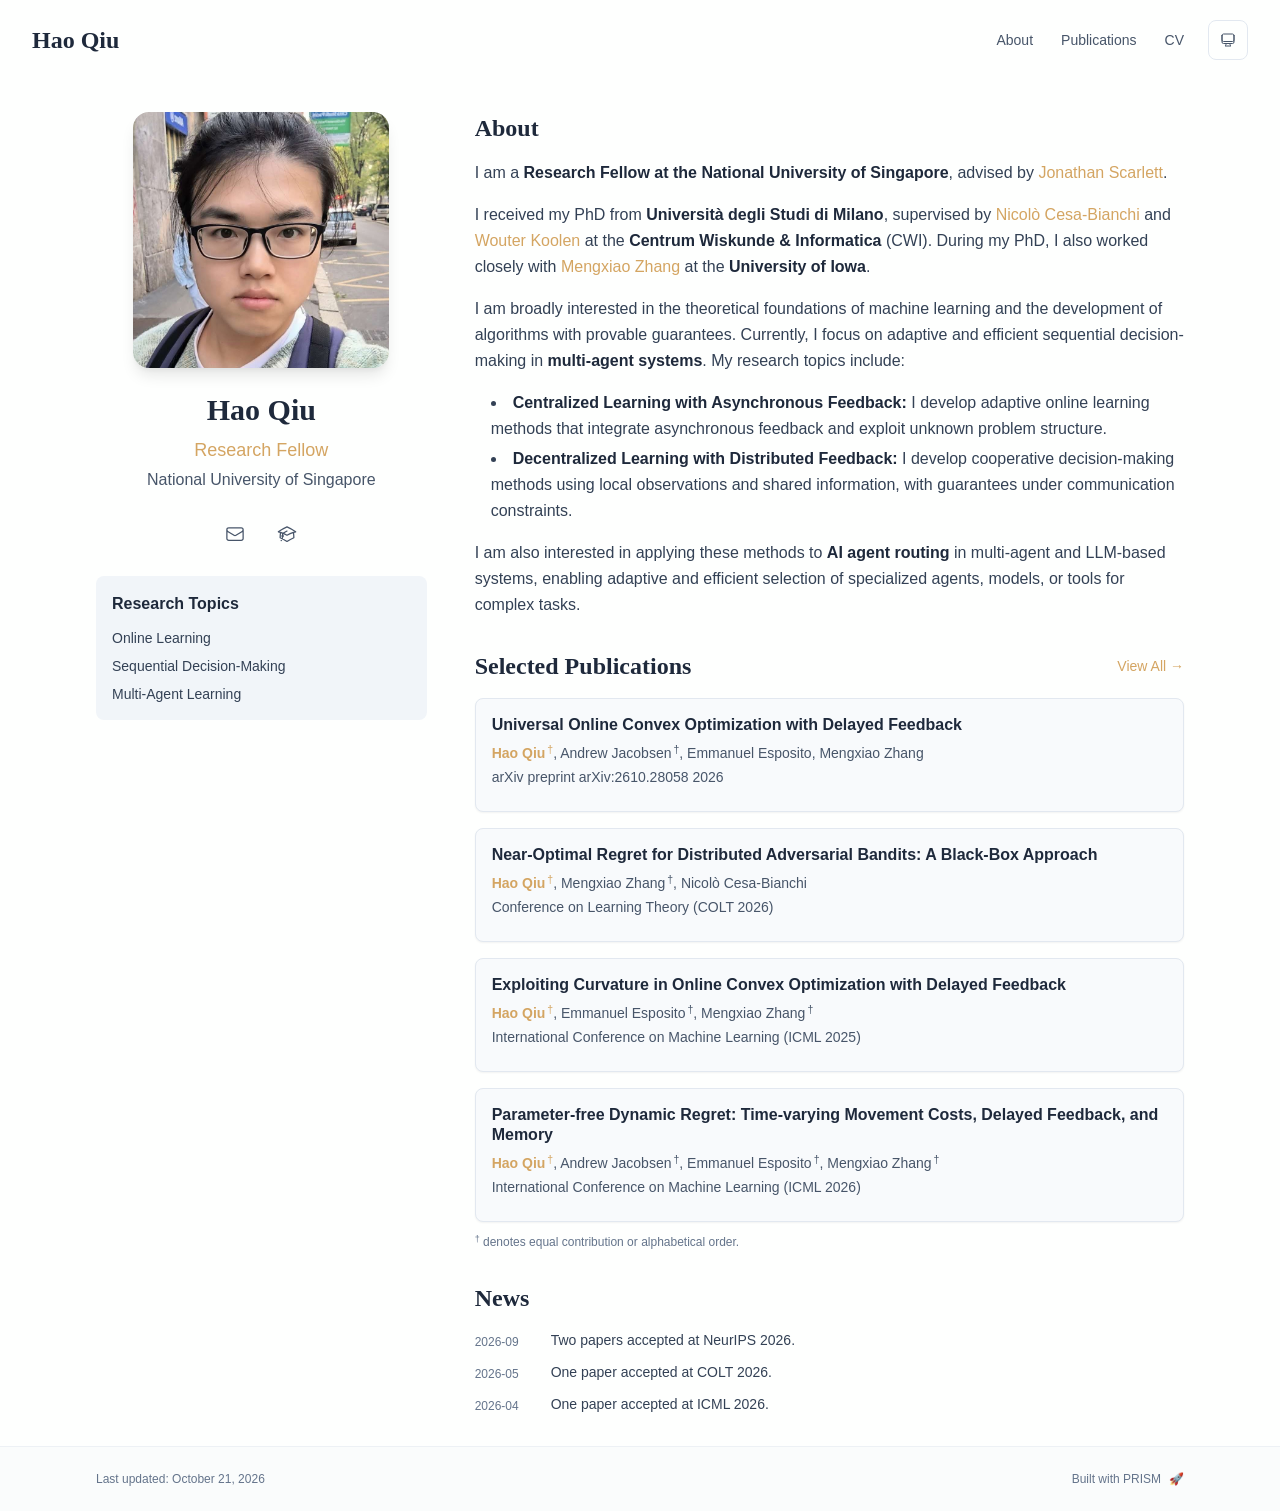
==== commit 8a49ae13: "Feature universal delayed optimization on homepage" ====
--- a/index.html
+++ b/index.html
@@ -61,4 +61,4 @@
     }
   </script><title>Hao Qiu</title><meta name="description" content="Hao Qiu is a Research Fellow at the National University of Singapore and received his PhD from Università degli Studi di Milano."/><meta name="author" content="Hao Qiu"/><meta name="keywords" content="Hao Qiu,PhD,Research,National University of Singapore"/><meta name="creator" content="Hao Qiu"/><meta name="publisher" content="Hao Qiu"/><meta property="og:title" content="Hao Qiu"/><meta property="og:description" content="Hao Qiu is a Research Fellow at the National University of Singapore and received his PhD from Università degli Studi di Milano."/><meta property="og:site_name" content="Hao Qiu&#x27;s Academic Website"/><meta property="og:locale" content="en_US"/><meta property="og:type" content="website"/><meta name="twitter:card" content="summary"/><meta name="twitter:title" content="Hao Qiu"/><meta name="twitter:description" content="Hao Qiu is a Research Fellow at the National University of Singapore and received his PhD from Università degli Studi di Milano."/><link rel="icon" href="/favicon.svg"/><script>document.querySelectorAll('body link[rel="icon"], body link[rel="apple-touch-icon"]').forEach(el => document.head.appendChild(el))</script><script src="/_next/static/chunks/polyfills-42372ed130431b0a.js" noModule=""></script></head><body class="font-sans antialiased"><div style="visibility:hidden"><nav class="fixed top-0 left-0 right-0 z-50" data-headlessui-state=""><div class="transition-all duration-300 ease-out bg-transparent" style="transform:translateY(-100px)"><div class="max-w-7xl mx-auto px-4 sm:px-6 lg:px-8"><div class="flex justify-between items-center h-16 lg:h-20"><div class="flex-shrink-0" tabindex="0"><a class="text-xl lg:text-2xl font-serif font-semibold text-primary hover:text-accent transition-colors duration-200" href="/">Hao Qiu</a></div><div class="hidden lg:block"><div class="ml-10 flex items-center space-x-3"><div class="relative flex items-baseline space-x-1"><a data-nav-href="/" class="relative px-3 py-2 text-sm font-medium rounded-lg transition-colors duration-150 text-primary" href="/">About</a><a data-nav-href="/publications" class="relative px-3 py-2 text-sm font-medium rounded-lg transition-colors duration-150 text-neutral-600" href="/publications/">Publications</a><a data-nav-href="/cv.pdf" class="relative px-3 py-2 text-sm font-medium rounded-lg transition-colors duration-150 text-neutral-600" href="/cv.pdf" target="_blank" rel="noopener noreferrer">CV</a></div><div class="flex items-center justify-center w-10 h-10 rounded-lg border border-neutral-200 dark:border-[rgba(148,163,184,0.24)] bg-background dark:bg-neutral-800"><div class="w-4 h-4 rounded-full bg-neutral-300 animate-pulse"></div></div></div></div><div class="lg:hidden flex items-center space-x-2"><div class="flex items-center justify-center w-10 h-10 rounded-lg border border-neutral-200 dark:border-[rgba(148,163,184,0.24)] bg-background dark:bg-neutral-800"><div class="w-4 h-4 rounded-full bg-neutral-300 animate-pulse"></div></div><button class="inline-flex items-center justify-center p-2 rounded-md text-neutral-600 hover:text-primary hover:bg-neutral-100 dark:hover:bg-neutral-800 focus:outline-none focus:ring-2 focus:ring-inset focus:ring-accent transition-colors duration-200" id="headlessui-disclosure-button-«R7pdb»" type="button" aria-expanded="false" data-headlessui-state=""><span class="sr-only">Open main menu</span><div><svg xmlns="http://www.w3.org/2000/svg" fill="none" viewBox="0 0 24 24" stroke-width="1.5" stroke="currentColor" aria-hidden="true" data-slot="icon" class="block h-6 w-6"><path stroke-linecap="round" stroke-linejoin="round" d="M3.75 6.75h16.5M3.75 12h16.5m-16.5 5.25h16.5"></path></svg></div></button></div></div></div></div></nav><main class="min-h-screen pt-16 lg:pt-20"><div class="max-w-6xl mx-auto px-4 sm:px-6 lg:px-8 py-8 bg-background min-h-screen"><div class="grid grid-cols-1 lg:grid-cols-3 gap-12"><div class="lg:col-span-1"><div class="sticky top-8" style="opacity:0;transform:translateY(20px)"><div class="w-64 h-64 mx-auto mb-6 rounded-2xl overflow-hidden shadow-lg hover:shadow-xl transition-all duration-200 hover:scale-105"><img alt="Hao Qiu" width="256" height="256" decoding="async" data-nimg="1" class="w-full h-full object-cover object-center" style="color:transparent" src="/avatar.jpg"/></div><div class="text-center mb-6"><h1 class="text-3xl font-serif font-bold text-primary mb-2">Hao Qiu</h1><p class="text-lg text-accent font-medium mb-1">Research Fellow</p><p class="text-neutral-600 mb-2">National University of Singapore</p></div><div class="flex flex-wrap justify-center gap-3 sm:gap-4 mb-6 relative px-2"><div class="relative"><button class="p-2 sm:p-2 transition-colors duration-200 text-neutral-600 dark:text-neutral-400 hover:text-accent" aria-label="Email"><svg xmlns="http://www.w3.org/2000/svg" fill="none" viewBox="0 0 24 24" stroke-width="1.5" stroke="currentColor" aria-hidden="true" data-slot="icon" class="h-5 w-5"><path stroke-linecap="round" stroke-linejoin="round" d="M21.75 6.75v10.5a2.25 2.25 0 0 1-2.25 2.25h-15a2.25 2.25 0 0 1-2.25-2.25V6.75m19.5 0A2.25 2.25 0 0 0 19.5 4.5h-15a2.25 2.25 0 0 0-2.25 2.25m19.5 0v.243a2.25 2.25 0 0 1-1.07 1.916l-7.5 4.615a2.25 2.25 0 0 1-2.36 0L3.32 8.91a2.25 2.25 0 0 1-1.07-1.916V6.75"></path></svg></button></div><a href="https://scholar.google.com/citations?user=1qCDd8cAAAAJ&amp;hl=zh-CN" target="_blank" rel="noopener noreferrer" class="p-2 sm:p-2 text-neutral-600 dark:text-neutral-400 hover:text-accent transition-colors duration-200" aria-label="Google Scholar"><svg xmlns="http://www.w3.org/2000/svg" fill="none" viewBox="0 0 24 24" stroke-width="1.5" stroke="currentColor" aria-hidden="true" data-slot="icon" class="h-5 w-5"><path stroke-linecap="round" stroke-linejoin="round" d="M4.26 10.147a60.438 60.438 0 0 0-.491 6.347A48.62 48.62 0 0 1 12 20.904a48.62 48.62 0 0 1 8.232-4.41 60.46 60.46 0 0 0-.491-6.347m-15.482 0a50.636 50.636 0 0 0-2.658-.813A59.906 59.906 0 0 1 12 3.493a59.903 59.903 0 0 1 10.399 5.84c-.896.248-1.783.52-2.658.814m-15.482 0A50.717 50.717 0 0 1 12 13.489a50.702 50.702 0 0 1 7.74-3.342M6.75 15a.75.75 0 1 0 0-1.5.75.75 0 0 0 0 1.5Zm0 0v-3.675A55.378 55.378 0 0 1 12 8.443m-7.007 11.55A5.981 5.981 0 0 0 6.75 15.75v-1.5"></path></svg></a></div><div class="bg-neutral-100 dark:bg-neutral-800 rounded-lg p-4 mb-6 hover:shadow-lg transition-all duration-200 hover:scale-[1.02]"><h3 class="font-semibold text-primary mb-3">Research Topics</h3><div class="space-y-2 text-sm text-neutral-700 dark:text-neutral-500"><div>Online Learning</div><div>Sequential Decision-Making</div><div>Multi-Agent Learning</div></div></div></div></div><div class="lg:col-span-2 space-y-8"><section id="about" class="scroll-mt-24 space-y-8"><section style="opacity:0;transform:translateY(20px)"><h2 class="text-2xl font-serif font-bold text-primary mb-4">About</h2><div class="text-neutral-700 dark:text-neutral-600 leading-relaxed"><p class="mb-4 last:mb-0">I am a <strong class="font-semibold text-primary">Research Fellow at the National University of Singapore</strong>, advised by <a href="https://www.comp.nus.edu.sg/~scarlett/" node="[object Object]" target="_blank" rel="noopener noreferrer" class="text-accent font-medium transition-all duration-200 rounded hover:bg-accent/10 hover:shadow-sm">Jonathan Scarlett</a>.</p>
 <p class="mb-4 last:mb-0">I received my PhD from <strong class="font-semibold text-primary">Università degli Studi di Milano</strong>, supervised by <a href="https://cesa-bianchi.di.unimi.it/index.html" node="[object Object]" target="_blank" rel="noopener noreferrer" class="text-accent font-medium transition-all duration-200 rounded hover:bg-accent/10 hover:shadow-sm">Nicolò Cesa-Bianchi</a> and <a href="https://wouterkoolen.info/" node="[object Object]" target="_blank" rel="noopener noreferrer" class="text-accent font-medium transition-all duration-200 rounded hover:bg-accent/10 hover:shadow-sm">Wouter Koolen</a> at the <strong class="font-semibold text-primary">Centrum Wiskunde &amp; Informatica</strong> (CWI). During my PhD, I also worked closely with <a href="https://mengxiaoz.github.io/" node="[object Object]" target="_blank" rel="noopener noreferrer" class="text-accent font-medium transition-all duration-200 rounded hover:bg-accent/10 hover:shadow-sm">Mengxiao Zhang</a> at the <strong class="font-semibold text-primary">University of Iowa</strong>.</p>
-<p class="mb-4 last:mb-0">I am broadly interested in the theoretical foundations of machine learning and the development of algorithms with provable guarantees. Currently, I focus on adaptive and efficient sequential decision-making in <strong class="font-semibold text-primary">multi-agent systems</strong>. My research topics include:</p><ul class="list-disc pl-6 space-y-2 mb-4"><li><strong class="font-semibold text-primary">Centralized Learning with Asynchronous Feedback:</strong> I develop adaptive online learning methods that integrate asynchronous feedback and exploit unknown problem structure.</li><li><strong class="font-semibold text-primary">Decentralized Learning with Distributed Feedback:</strong> I develop cooperative decision-making methods using local observations and shared information, with guarantees under communication constraints.</li></ul><p class="mb-4 last:mb-0">I am also interested in applying these methods to <strong class="font-semibold text-primary">AI agent routing</strong> in multi-agent and LLM-based systems, enabling adaptive and efficient selection of specialized agents, models, or tools for complex tasks.</p></div></section><section style="opacity:0;transform:translateY(20px)"><div class="flex items-center justify-between mb-4"><h2 class="text-2xl font-serif font-bold text-primary">Selected Publications</h2><a class="text-accent hover:text-accent-dark text-sm font-medium transition-all duration-200 rounded hover:bg-accent/10 hover:shadow-sm" href="/publications/">View All<!-- --> →</a></div><div class="space-y-4"><div class="bg-neutral-50 dark:bg-neutral-800 p-4 rounded-lg shadow-sm border border-neutral-200 dark:border-[rgba(148,163,184,0.24)] hover:shadow-lg transition-all duration-200 hover:scale-[1.02]" style="opacity:0;transform:translateY(20px)"><h3 class="font-semibold text-primary mb-2 leading-tight"><a href="https://arxiv.org/abs/2602.06404" target="_blank" rel="noopener noreferrer" class="hover:text-accent transition-colors">Near-Optimal Regret for Distributed Adversarial Bandits: A Black-Box Approach</a></h3><p class="text-sm text-neutral-600 dark:text-neutral-500 mb-1"><span><span class="font-semibold text-accent">Hao Qiu</span><sup class="ml-0.5 text-accent">†</sup>, </span><span><span class="">Mengxiao Zhang</span><sup class="ml-0.5 text-neutral-600 dark:text-neutral-500">†</sup>, </span><span><span class="">Nicolò Cesa-Bianchi</span></span></p><p class="text-sm text-neutral-600 dark:text-neutral-500 mb-2">Conference on Learning Theory (COLT 2026)</p></div><div class="bg-neutral-50 dark:bg-neutral-800 p-4 rounded-lg shadow-sm border border-neutral-200 dark:border-[rgba(148,163,184,0.24)] hover:shadow-lg transition-all duration-200 hover:scale-[1.02]" style="opacity:0;transform:translateY(20px)"><h3 class="font-semibold text-primary mb-2 leading-tight"><a href="https://arxiv.org/abs/2506.07595" target="_blank" rel="noopener noreferrer" class="hover:text-accent transition-colors">Exploiting Curvature in Online Convex Optimization with Delayed Feedback</a></h3><p class="text-sm text-neutral-600 dark:text-neutral-500 mb-1"><span><span class="font-semibold text-accent">Hao Qiu</span><sup class="ml-0.5 text-accent">†</sup>, </span><span><span class="">Emmanuel Esposito</span><sup class="ml-0.5 text-neutral-600 dark:text-neutral-500">†</sup>, </span><span><span class="">Mengxiao Zhang</span><sup class="ml-0.5 text-neutral-600 dark:text-neutral-500">†</sup></span></p><p class="text-sm text-neutral-600 dark:text-neutral-500 mb-2">International Conference on Machine Learning (ICML 2025)</p></div><div class="bg-neutral-50 dark:bg-neutral-800 p-4 rounded-lg shadow-sm border border-neutral-200 dark:border-[rgba(148,163,184,0.24)] hover:shadow-lg transition-all duration-200 hover:scale-[1.02]" style="opacity:0;transform:translateY(20px)"><h3 class="font-semibold text-primary mb-2 leading-tight"><a href="https://arxiv.org/abs/2602.06902" target="_blank" rel="noopener noreferrer" class="hover:text-accent transition-colors">Parameter-free Dynamic Regret: Time-varying Movement Costs, Delayed Feedback, and Memory</a></h3><p class="text-sm text-neutral-600 dark:text-neutral-500 mb-1"><span><span class="font-semibold text-accent">Hao Qiu</span><sup class="ml-0.5 text-accent">†</sup>, </span><span><span class="">Andrew Jacobsen</span><sup class="ml-0.5 text-neutral-600 dark:text-neutral-500">†</sup>, </span><span><span class="">Emmanuel Esposito</span><sup class="ml-0.5 text-neutral-600 dark:text-neutral-500">†</sup>, </span><span><span class="">Mengxiao Zhang</span><sup class="ml-0.5 text-neutral-600 dark:text-neutral-500">†</sup></span></p><p class="text-sm text-neutral-600 dark:text-neutral-500 mb-2">International Conference on Machine Learning (ICML 2026)</p></div></div><p class="mt-3 text-xs text-neutral-500 dark:text-neutral-400"><sup>†</sup> <!-- -->denotes equal contribution or alphabetical order.</p></section><section style="opacity:0;transform:translateY(20px)"><h2 class="text-2xl font-serif font-bold text-primary mb-4">News</h2><div class="space-y-3"><div class="flex items-start space-x-3"><span class="text-xs text-neutral-500 mt-1 w-16 flex-shrink-0">2026-09</span><p class="text-sm text-neutral-700">Two papers accepted at NeurIPS 2026.</p></div><div class="flex items-start space-x-3"><span class="text-xs text-neutral-500 mt-1 w-16 flex-shrink-0">2026-05</span><p class="text-sm text-neutral-700">One paper accepted at COLT 2026.</p></div><div class="flex items-start space-x-3"><span class="text-xs text-neutral-500 mt-1 w-16 flex-shrink-0">2026-04</span><p class="text-sm text-neutral-700">One paper accepted at ICML 2026.</p></div></div></section></section></div></div></div><!--$--><!--/$--><!--$--><!--/$--></main><footer class="border-t border-neutral-200/50 bg-neutral-50/50 dark:bg-neutral-900/50 dark:border-neutral-700/50"><div class="max-w-6xl mx-auto px-4 sm:px-6 lg:px-8 py-6"><div class="flex flex-col sm:flex-row justify-between items-center gap-2"><p class="text-xs text-neutral-500">Last updated<!-- -->: <!-- -->October 21, 2026</p><p class="text-xs text-neutral-500 flex items-center"><a href="https://github.com/xyjoey/PRISM" target="_blank" rel="noopener noreferrer">Built with PRISM</a><span class="ml-2">🚀</span></p></div></div></footer></div><script src="/_next/static/chunks/webpack-26315814ab64e90c.js" async=""></script><script>(self.__next_f=self.__next_f||[]).push([0])</script><script>self.__next_f.push([1,"1:\"$Sreact.fragment\"\n3:I[4967,[\"888\",\"static/chunks/888-49c37c585af29909.js\",\"842\",\"static/chunks/842-acccbd03236f4dfc.js\",\"800\",\"static/chunks/800-3b8a0f8f7a1401d0.js\",\"177\",\"static/chunks/app/layout-7c42a1c9aaa54ec1.js\"],\"ThemeProvider\"]\n4:I[7040,[\"888\",\"static/chunks/888-49c37c585af29909.js\",\"842\",\"static/chunks/842-acccbd03236f4dfc.js\",\"800\",\"static/chunks/800-3b8a0f8f7a1401d0.js\",\"177\",\"static/chunks/app/layout-7c42a1c9aaa54ec1.js\"],\"LocaleProvider\"]\n5:I[7780,[\"888\",\"static/chunks/888-49c37c585af29909.js\",\"842\",\"static/chunks/842-acccbd03236f4dfc.js\",\"800\",\"static/chunks/800-3b8a0f8f7a1401d0.js\",\"177\",\"static/chunks/app/layout-7c42a1c9aaa54ec1.js\"],\"default\"]\n6:I[1379,[],\"\"]\n7:I[8287,[],\"\"]\n8:I[5364,[\"888\",\"static/chunks/888-49c37c585af29909.js\",\"842\",\"static/chunks/842-acccbd03236f4dfc.js\",\"800\",\"static/chunks/800-3b8a0f8f7a1401d0.js\",\"177\",\"static/chunks/app/layout-7c42a1c9aaa54ec1.js\"],\"default\"]\n9:I[643,[\"888\",\"static/chunks/888-49c37c585af29909.js\",\"271\",\"static/chunks/271-d2ed9885f86d4b56.js\",\"842\",\"static/chunks/842-acccbd03236f4dfc.js\",\"620\",\"static/chunks/620-149bdd3ed93f5a8c.js\",\"974\",\"static/chunks/app/page-2698cd80c0e4c5c7.js\"],\"default\"]\na:I[8257,[],\"MetadataBoundary\"]\nc:I[8257,[],\"OutletBoundary\"]\nf:I[7295,[],\"AsyncMetadataOutlet\"]\n11:I[8257,[],\"ViewportBoundary\"]\n13:I[1414,[],\"\"]\n:HL[\"/_next/static/css/0f0ed3a03ead60fb.css\",\"style\"]\n2:T5c8,\n    try {\n      const cfg = {\"enabled\":false,\"locales\":[\"en\"],\"defaultLocale\":\"en\",\"mode\":\"fixed\",\"fixedLocale\":\"en\",\"persist\":false,\"switcher\":false,\"labels\":{\"en\":\"English\"}};\n      const storageKey = 'locale-storage';\n      const normalize = (value) => typeof value === 'string' ? value.trim().replace('_', '-').toLowerCase() : '';\n      const matchLocale = (candidate) => {\n        const normalized = normalize(candidate);\n        if (!normalized) return null;\n        if (cfg.locales.includes(normalized)) return normalized;\n        const language = normalized.split('-')[0];\n        if (cfg.locales.includes(language)) return language;\n        return null;\n  "])</script><script>self.__next_f.push([1,"    };\n\n      let resolved = null;\n\n      if (!cfg.enabled) {\n        resolved = cfg.defaultLocale;\n      } else if (cfg.persist) {\n        resolved = matchLocale(localStorage.getItem(storageKey));\n      }\n\n      if (!resolved) {\n        if (cfg.mode === 'fixed') {\n          resolved = cfg.fixedLocale;\n        } else {\n          resolved = matchLocale(navigator.language);\n        }\n      }\n\n      if (!resolved) {\n        resolved = cfg.defaultLocale;\n      }\n\n      const root = document.documentElement;\n      root.lang = resolved;\n      root.setAttribute('data-locale', resolved);\n\n      if (cfg.persist) {\n        localStorage.setItem(storageKey, resolved);\n      }\n    } catch (e) {\n      const root = document.documentElement;\n      root.lang = 'en';\n      root.setAttribute('data-locale', 'en');\n    }\n  "])</script><script>self.__next_f.push([1,"0:{\"P\":null,\"b\":\"4PyNMyWjgPs3dt6mYCtUz\",\"p\":\"\",\"c\":[\"\",\"\"],\"i\":false,\"f\":[[[\"\",{\"children\":[\"__PAGE__\",{}]},\"$undefined\",\"$undefined\",true],[\"\",[\"$\",\"$1\",\"c\",{\"children\":[[[\"$\",\"link\",\"0\",{\"rel\":\"stylesheet\",\"href\":\"/_next/static/css/0f0ed3a03ead60fb.css\",\"precedence\":\"next\",\"crossOrigin\":\"$undefined\",\"nonce\":\"$undefined\"}]],[\"$\",\"html\",null,{\"lang\":\"en\",\"className\":\"scroll-smooth\",\"suppressHydrationWarning\":true,\"children\":[[\"$\",\"head\",null,{\"children\":[[\"$\",\"link\",null,{\"rel\":\"icon\",\"href\":\"/favicon.svg\",\"type\":\"image/svg+xml\"}],[\"$\",\"script\",null,{\"dangerouslySetInnerHTML\":{\"__html\":\"\\n              try {\\n                const theme = localStorage.getItem('theme-storage');\\n                const parsed = theme ? JSON.parse(theme) : null;\\n                const setting = parsed?.state?.theme || 'system';\\n                const prefersDark = typeof window !== 'undefined' && window.matchMedia && window.matchMedia('(prefers-color-scheme: dark)').matches;\\n                const effective = setting === 'dark' ? 'dark' : (setting === 'light' ? 'light' : (prefersDark ? 'dark' : 'light'));\\n                var root = document.documentElement;\\n                root.classList.add(effective);\\n                root.setAttribute('data-theme', effective);\\n              } catch (e) {\\n                var root = document.documentElement;\\n                root.classList.add('light');\\n                root.setAttribute('data-theme', 'light');\\n              }\\n            \"}}],[\"$\",\"script\",null,{\"dangerouslySetInnerHTML\":{\"__html\":\"$2\"}}]]}],[\"$\",\"body\",null,{\"className\":\"font-sans antialiased\",\"children\":[\"$\",\"$L3\",null,{\"children\":[\"$\",\"$L4\",null,{\"config\":{\"enabled\":false,\"locales\":[\"en\"],\"defaultLocale\":\"en\",\"mode\":\"fixed\",\"fixedLocale\":\"en\",\"persist\":false,\"switcher\":false,\"labels\":{\"en\":\"English\"}},\"children\":[[\"$\",\"$L5\",null,{\"items\":[{\"title\":\"About\",\"type\":\"page\",\"target\":\"about\",\"href\":\"/\"},{\"title\":\"Publications\",\"type\":\"page\",\"target\":\"publications\",\"href\":\"/publications\"},{\"title\":\"CV\",\"type\":\"link\",\"target\":\"cv\",\"href\":\"/cv.pdf\"}],\"siteTitle\":\"Hao Qiu\",\"enableOnePageMode\":false,\"i18n\":\"$0:f:0:1:1:props:children:1:props:children:1:props:children:props:children:props:config\",\"itemsByLocale\":{\"en\":[{\"title\":\"About\",\"type\":\"page\",\"target\":\"about\",\"href\":\"/\"},{\"title\":\"Publications\",\"type\":\"page\",\"target\":\"publications\",\"href\":\"/publications\"},{\"title\":\"CV\",\"type\":\"link\",\"target\":\"cv\",\"href\":\"/cv.pdf\"}]},\"siteTitleByLocale\":{\"en\":\"Hao Qiu\"}}],[\"$\",\"main\",null,{\"className\":\"min-h-screen pt-16 lg:pt-20\",\"children\":[\"$\",\"$L6\",null,{\"parallelRouterKey\":\"children\",\"error\":\"$undefined\",\"errorStyles\":\"$undefined\",\"errorScripts\":\"$undefined\",\"template\":[\"$\",\"$L7\",null,{}],\"templateStyles\":\"$undefined\",\"templateScripts\":\"$undefined\",\"notFound\":[[[\"$\",\"title\",null,{\"children\":\"404: This page could not be found.\"}],[\"$\",\"div\",null,{\"style\":{\"fontFamily\":\"system-ui,\\\"Segoe UI\\\",Roboto,Helvetica,Arial,sans-serif,\\\"Apple Color Emoji\\\",\\\"Segoe UI Emoji\\\"\",\"height\":\"100vh\",\"textAlign\":\"center\",\"display\":\"flex\",\"flexDirection\":\"column\",\"alignItems\":\"center\",\"justifyContent\":\"center\"},\"children\":[\"$\",\"div\",null,{\"children\":[[\"$\",\"style\",null,{\"dangerouslySetInnerHTML\":{\"__html\":\"body{color:#000;background:#fff;margin:0}.next-error-h1{border-right:1px solid rgba(0,0,0,.3)}@media (prefers-color-scheme:dark){body{color:#fff;background:#000}.next-error-h1{border-right:1px solid rgba(255,255,255,.3)}}\"}}],[\"$\",\"h1\",null,{\"className\":\"next-error-h1\",\"style\":{\"display\":\"inline-block\",\"margin\":\"0 20px 0 0\",\"padding\":\"0 23px 0 0\",\"fontSize\":24,\"fontWeight\":500,\"verticalAlign\":\"top\",\"lineHeight\":\"49px\"},\"children\":404}],[\"$\",\"div\",null,{\"style\":{\"display\":\"inline-block\"},\"children\":[\"$\",\"h2\",null,{\"style\":{\"fontSize\":14,\"fontWeight\":400,\"lineHeight\":\"49px\",\"margin\":0},\"children\":\"This page could not be found.\"}]}]]}]}]],[]],\"forbidden\":\"$undefined\",\"unauthorized\":\"$undefined\"}]}],[\"$\",\"$L8\",null,{\"lastUpdated\":\"October 21, 2026\",\"lastUpdatedByLocale\":{\"en\":\"October 21, 2026\"},\"defaultLocale\":\"en\"}]]}]}]}]]}]]}],{\"children\":[\"__PAGE__\",[\"$\",\"$1\",\"c\",{\"children\":[[\"$\",\"$L9\",null,{\"dataByLocale\":{\"en\":{\"author\":{\"name\":\"Hao Qiu\",\"title\":\"Research Fellow\",\"institution\":\"National University of Singapore\",\"avatar\":\"/avatar.jpg\"},\"social\":{\"email\":\"qiuhaosai@gmail.com\",\"google_scholar\":\"https://scholar.google.com/citations?user=1qCDd8cAAAAJ&hl=zh-CN\"},\"features\":{\"enable_likes\":false,\"enable_one_page_mode\":false},\"enableOnePageMode\":false,\"researchInterests\":[\"Online Learning\",\"Sequential Decision-Making\",\"Multi-Agent Learning\"],\"pagesToShow\":[{\"type\":\"about\",\"id\":\"about\",\"sections\":[{\"id\":\"about\",\"type\":\"markdown\",\"source\":\"bio.md\",\"title\":\"About\",\"content\":\"I am a **Research Fellow at the National University of Singapore**, advised by [Jonathan Scarlett](https://www.comp.nus.edu.sg/~scarlett/).\\n\\nI received my PhD from **Università degli Studi di Milano**, supervised by [Nicolò Cesa-Bianchi](https://cesa-bianchi.di.unimi.it/index.html) and [Wouter Koolen](https://wouterkoolen.info/) at the **Centrum Wiskunde & Informatica** (CWI). During my PhD, I also worked closely with [Mengxiao Zhang](https://mengxiaoz.github.io/) at the **University of Iowa**.\\n\\nI am broadly interested in the theoretical foundations of machine learning and the development of algorithms with provable guarantees. Currently, I focus on adaptive and efficient sequential decision-making in **multi-agent systems**. My research topics include:\\n\\n- **Centralized Learning with Asynchronous Feedback:** I develop adaptive online learning methods that integrate asynchronous feedback and exploit unknown problem structure.\\n- **Decentralized Learning with Distributed Feedback:** I develop cooperative decision-making methods using local observations and shared information, with guarantees under communication constraints.\\n\\nI am also interested in applying these methods to **AI agent routing** in multi-agent and LLM-based systems, enabling adaptive and efficient selection of specialized agents, models, or tools for complex tasks.\\n\"},{\"id\":\"featured_publications\",\"type\":\"publications\",\"title\":\"Selected Publications\",\"filter\":\"selected\",\"limit\":3,\"publications\":[{\"id\":\"qiu2026distributedbandits\",\"title\":\"Near-Optimal Regret for Distributed Adversarial Bandits: A Black-Box Approach\",\"titleNodes\":[{\"type\":\"text\",\"text\":\"Near-Optimal Regret for Distributed Adversarial Bandits: A Black-Box Approach\"}],\"authors\":[{\"name\":\"Hao Qiu\",\"isHighlighted\":true,\"isCorresponding\":false,\"isEqualContribution\":true},{\"name\":\"Mengxiao Zhang\",\"isHighlighted\":false,\"isCorresponding\":false,\"isEqualContribution\":true},{\"name\":\"Nicolò Cesa-Bianchi\",\"isHighlighted\":false,\"isCorresponding\":false,\"isEqualContribution\":false}],\"year\":2026,\"type\":\"conference\",\"status\":\"published\",\"tags\":[\"Machine Learning\",\"Distributed Learning\",\"Adversarial Bandits\",\"Regret Analysis\"],\"keywords\":\"$0:f:0:1:2:children:1:props:children:0:props:dataByLocale:en:pagesToShow:0:sections:1:publications:0:tags\",\"researchArea\":\"machine-learning\",\"journal\":\"\",\"conference\":\"Conference on Learning Theory (COLT)\",\"volume\":\"336\",\"pages\":\"5465--5517\",\"url\":\"https://arxiv.org/abs/2602.06404\",\"abstract\":\"\",\"description\":\"\",\"publishedDate\":\"2026-06-29\",\"selected\":true,\"selectedOrder\":1,\"bibtex\":\"@inproceedings{qiu2026distributedbandits,\\n  title = {Near-Optimal Regret for Distributed Adversarial Bandits: A Black-Box Approach},\\n  author = {Hao Qiu and Mengxiao Zhang and Nicolò Cesa-Bianchi},\\n  year = {2026},\\n  booktitle = {Conference on Learning Theory (COLT)},\\n  pages = {5465--5517},\\n  volume = {336},\\n  series = {Proceedings of Machine Learning Research},\\n  publisher = {PMLR},\\n  url = {https://arxiv.org/abs/2602.06404}\\n}\"},{\"id\":\"qiu2025curvature\",\"title\":\"Exploiting Curvature in Online Convex Optimization with Delayed Feedback\",\"titleNodes\":[{\"type\":\"text\",\"text\":\"Exploiting Curvature in Online Convex Optimization with Delayed Feedback\"}],\"authors\":[{\"name\":\"Hao Qiu\",\"isHighlighted\":true,\"isCorresponding\":false,\"isEqualContribution\":true},{\"name\":\"Emmanuel Esposito\",\"isHighlighted\":false,\"isCorresponding\":false,\"isEqualContribution\":true},{\"name\":\"Mengxiao Zhang\",\"isHighlighted\":false,\"isCorresponding\":false,\"isEqualContribution\":true}],\"year\":2025,\"type\":\"conference\",\"status\":\"published\",\"tags\":[\"Machine Learning\",\"Online Learning\",\"Online Convex Optimization\",\"Delayed Feedback\"],\"keywords\":\"$0:f:0:1:2:children:1:props:children:0:props:dataByLocale:en:pagesToShow:0:sections:1:publications:1:tags\",\"researchArea\":\"machine-learning\",\"journal\":\"\",\"conference\":\"International Conference on Machine Learning (ICML)\",\"volume\":\"267\",\"pages\":\"50448--50479\",\"url\":\"https://arxiv.org/abs/2506.07595\",\"abstract\":\"\",\"description\":\"\",\"publishedDate\":\"2025-07-13\",\"selected\":true,\"selectedOrder\":2,\"bibtex\":\"@inproceedings{qiu2025curvature,\\n  title = {Exploiting Curvature in Online Convex Optimization with Delayed Feedback},\\n  author = {Hao Qiu and Emmanuel Esposito and Mengxiao Zhang},\\n  year = {2025},\\n  booktitle = {International Conference on Machine Learning (ICML)},\\n  pages = {50448--50479},\\n  volume = {267},\\n  series = {Proceedings of Machine Learning Research},\\n  publisher = {PMLR},\\n  url = {https://arxiv.org/abs/2506.07595}\\n}\"},{\"id\":\"qiu2026parameterfree\",\"title\":\"Parameter-free Dynamic Regret: Time-varying Movement Costs, Delayed Feedback, and Memory\",\"titleNodes\":[{\"type\":\"text\",\"text\":\"Parameter-free Dynamic Regret: Time-varying Movement Costs, Delayed Feedback, and Memory\"}],\"authors\":[{\"name\":\"Hao Qiu\",\"isHighlighted\":true,\"isCorresponding\":false,\"isEqualContribution\":true},{\"name\":\"Andrew Jacobsen\",\"isHighlighted\":false,\"isCorresponding\":false,\"isEqualContribution\":true},{\"name\":\"Emmanuel Esposito\",\"isHighlighted\":false,\"isCorresponding\":false,\"isEqualContribution\":true},{\"name\":\"Mengxiao Zhang\",\"isHighlighted\":false,\"isCorresponding\":false,\"isEqualContribution\":true}],\"year\":2026,\"type\":\"conference\",\"status\":\"published\",\"tags\":[\"Machine Learning\",\"Online Learning\",\"Dynamic Regret\",\"Delayed Feedback\"],\"keywords\":\"$0:f:0:1:2:children:1:props:children:0:props:dataByLocale:en:pagesToShow:0:sections:1:publications:2:tags\",\"researchArea\":\"machine-learning\",\"journal\":\"\",\"conference\":\"International Conference on Machine Learning (ICML)\",\"volume\":\"306\",\"url\":\"https://arxiv.org/abs/2602.06902\",\"abstract\":\"\",\"description\":\"\",\"publishedDate\":\"2026-07-06\",\"selected\":true,\"selectedOrder\":3,\"bibtex\":\"@inproceedings{qiu2026parameterfree,\\n  title = {Parameter-free Dynamic Regret: Time-varying Movement Costs, Delayed Feedback, and Memory},\\n  author = {Hao Qiu and Andrew Jacobsen and Emmanuel Esposito and Mengxiao Zhang},\\n  year = {2026},\\n  booktitle = {International Conference on Machine Learning (ICML)},\\n  volume = {306},\\n  series = {Proceedings of Machine Learning Research},\\n  publisher = {PMLR},\\n  url = {https://arxiv.org/abs/2602.06902}\\n}\"}]},{\"id\":\"news\",\"type\":\"list\",\"title\":\"News\",\"source\":\"news.toml\",\"items\":[{\"date\":\"2026-09\",\"content\":\"Two papers accepted at NeurIPS 2026.\"},{\"date\":\"2026-05\",\"content\":\"One paper accepted at COLT 2026.\"},{\"date\":\"2026-04\",\"content\":\"One paper accepted at ICML 2026.\"}]}]}]}},\"defaultLocale\":\"en\"}],[\"$\",\"$La\",null,{\"children\":\"$Lb\"}],null,[\"$\",\"$Lc\",null,{\"children\":[\"$Ld\",\"$Le\",[\"$\",\"$Lf\",null,{\"promise\":\"$@10\"}]]}]]}],{},null,false]},null,false],[\"$\",\"$1\",\"h\",{\"children\":[null,[\"$\",\"$1\",\"fzX0n_hZYVjwOl7uZLFU1\",{\"children\":[[\"$\",\"$L11\",null,{\"children\":\"$L12\"}],null]}],null]}],false]],\"m\":\"$undefined\",\"G\":[\"$13\",\"$undefined\"],\"s\":false,\"S\":true}\n"])</script><script>self.__next_f.push([1,"14:\"$Sreact.suspense\"\n15:I[7295,[],\"AsyncMetadata\"]\nb:[\"$\",\"$14\",null,{\"fallback\":null,\"children\":[\"$\",\"$L15\",null,{\"promise\":\"$@16\"}]}]\n"])</script><script>self.__next_f.push([1,"e:null\n"])</script><script>self.__next_f.push([1,"12:[[\"$\",\"meta\",\"0\",{\"charSet\":\"utf-8\"}],[\"$\",\"meta\",\"1\",{\"name\":\"viewport\",\"content\":\"width=device-width, initial-scale=1\"}]]\nd:null\n"])</script><script>self.__next_f.push([1,"16:{\"metadata\":[[\"$\",\"title\",\"0\",{\"children\":\"Hao Qiu\"}],[\"$\",\"meta\",\"1\",{\"name\":\"description\",\"content\":\"Hao Qiu is a Research Fellow at the National University of Singapore and received his PhD from Università degli Studi di Milano.\"}],[\"$\",\"meta\",\"2\",{\"name\":\"author\",\"content\":\"Hao Qiu\"}],[\"$\",\"meta\",\"3\",{\"name\":\"keywords\",\"content\":\"Hao Qiu,PhD,Research,National University of Singapore\"}],[\"$\",\"meta\",\"4\",{\"name\":\"creator\",\"content\":\"Hao Qiu\"}],[\"$\",\"meta\",\"5\",{\"name\":\"publisher\",\"content\":\"Hao Qiu\"}],[\"$\",\"meta\",\"6\",{\"property\":\"og:title\",\"content\":\"Hao Qiu\"}],[\"$\",\"meta\",\"7\",{\"property\":\"og:description\",\"content\":\"Hao Qiu is a Research Fellow at the National University of Singapore and received his PhD from Università degli Studi di Milano.\"}],[\"$\",\"meta\",\"8\",{\"property\":\"og:site_name\",\"content\":\"Hao Qiu's Academic Website\"}],[\"$\",\"meta\",\"9\",{\"property\":\"og:locale\",\"content\":\"en_US\"}],[\"$\",\"meta\",\"10\",{\"property\":\"og:type\",\"content\":\"website\"}],[\"$\",\"meta\",\"11\",{\"name\":\"twitter:card\",\"content\":\"summary\"}],[\"$\",\"meta\",\"12\",{\"name\":\"twitter:title\",\"content\":\"Hao Qiu\"}],[\"$\",\"meta\",\"13\",{\"name\":\"twitter:description\",\"content\":\"Hao Qiu is a Research Fellow at the National University of Singapore and received his PhD from Università degli Studi di Milano.\"}],[\"$\",\"link\",\"14\",{\"rel\":\"icon\",\"href\":\"/favicon.svg\"}]],\"error\":null,\"digest\":\"$undefined\"}\n10:{\"metadata\":\"$16:metadata\",\"error\":null,\"digest\":\"$undefined\"}\n"])</script></body></html>+<p class="mb-4 last:mb-0">I am broadly interested in the theoretical foundations of machine learning and the development of algorithms with provable guarantees. Currently, I focus on adaptive and efficient sequential decision-making in <strong class="font-semibold text-primary">multi-agent systems</strong>. My research topics include:</p><ul class="list-disc pl-6 space-y-2 mb-4"><li><strong class="font-semibold text-primary">Centralized Learning with Asynchronous Feedback:</strong> I develop adaptive online learning methods that integrate asynchronous feedback and exploit unknown problem structure.</li><li><strong class="font-semibold text-primary">Decentralized Learning with Distributed Feedback:</strong> I develop cooperative decision-making methods using local observations and shared information, with guarantees under communication constraints.</li></ul><p class="mb-4 last:mb-0">I am also interested in applying these methods to <strong class="font-semibold text-primary">AI agent routing</strong> in multi-agent and LLM-based systems, enabling adaptive and efficient selection of specialized agents, models, or tools for complex tasks.</p></div></section><section style="opacity:0;transform:translateY(20px)"><div class="flex items-center justify-between mb-4"><h2 class="text-2xl font-serif font-bold text-primary">Selected Publications</h2><a class="text-accent hover:text-accent-dark text-sm font-medium transition-all duration-200 rounded hover:bg-accent/10 hover:shadow-sm" href="/publications/">View All<!-- --> →</a></div><div class="space-y-4"><div class="bg-neutral-50 dark:bg-neutral-800 p-4 rounded-lg shadow-sm border border-neutral-200 dark:border-[rgba(148,163,184,0.24)] hover:shadow-lg transition-all duration-200 hover:scale-[1.02]" style="opacity:0;transform:translateY(20px)"><h3 class="font-semibold text-primary mb-2 leading-tight"><a href="https://arxiv.org/abs/2610.28058" target="_blank" rel="noopener noreferrer" class="hover:text-accent transition-colors">Universal Online Convex Optimization with Delayed Feedback</a></h3><p class="text-sm text-neutral-600 dark:text-neutral-500 mb-1"><span><span class="font-semibold text-accent">Hao Qiu</span><sup class="ml-0.5 text-accent">†</sup>, </span><span><span class="">Andrew Jacobsen</span><sup class="ml-0.5 text-neutral-600 dark:text-neutral-500">†</sup>, </span><span><span class="">Emmanuel Esposito</span>, </span><span><span class="">Mengxiao Zhang</span></span></p><p class="text-sm text-neutral-600 dark:text-neutral-500 mb-2">arXiv preprint arXiv:2610.28058 2026</p></div><div class="bg-neutral-50 dark:bg-neutral-800 p-4 rounded-lg shadow-sm border border-neutral-200 dark:border-[rgba(148,163,184,0.24)] hover:shadow-lg transition-all duration-200 hover:scale-[1.02]" style="opacity:0;transform:translateY(20px)"><h3 class="font-semibold text-primary mb-2 leading-tight"><a href="https://arxiv.org/abs/2602.06404" target="_blank" rel="noopener noreferrer" class="hover:text-accent transition-colors">Near-Optimal Regret for Distributed Adversarial Bandits: A Black-Box Approach</a></h3><p class="text-sm text-neutral-600 dark:text-neutral-500 mb-1"><span><span class="font-semibold text-accent">Hao Qiu</span><sup class="ml-0.5 text-accent">†</sup>, </span><span><span class="">Mengxiao Zhang</span><sup class="ml-0.5 text-neutral-600 dark:text-neutral-500">†</sup>, </span><span><span class="">Nicolò Cesa-Bianchi</span></span></p><p class="text-sm text-neutral-600 dark:text-neutral-500 mb-2">Conference on Learning Theory (COLT 2026)</p></div><div class="bg-neutral-50 dark:bg-neutral-800 p-4 rounded-lg shadow-sm border border-neutral-200 dark:border-[rgba(148,163,184,0.24)] hover:shadow-lg transition-all duration-200 hover:scale-[1.02]" style="opacity:0;transform:translateY(20px)"><h3 class="font-semibold text-primary mb-2 leading-tight"><a href="https://arxiv.org/abs/2506.07595" target="_blank" rel="noopener noreferrer" class="hover:text-accent transition-colors">Exploiting Curvature in Online Convex Optimization with Delayed Feedback</a></h3><p class="text-sm text-neutral-600 dark:text-neutral-500 mb-1"><span><span class="font-semibold text-accent">Hao Qiu</span><sup class="ml-0.5 text-accent">†</sup>, </span><span><span class="">Emmanuel Esposito</span><sup class="ml-0.5 text-neutral-600 dark:text-neutral-500">†</sup>, </span><span><span class="">Mengxiao Zhang</span><sup class="ml-0.5 text-neutral-600 dark:text-neutral-500">†</sup></span></p><p class="text-sm text-neutral-600 dark:text-neutral-500 mb-2">International Conference on Machine Learning (ICML 2025)</p></div><div class="bg-neutral-50 dark:bg-neutral-800 p-4 rounded-lg shadow-sm border border-neutral-200 dark:border-[rgba(148,163,184,0.24)] hover:shadow-lg transition-all duration-200 hover:scale-[1.02]" style="opacity:0;transform:translateY(20px)"><h3 class="font-semibold text-primary mb-2 leading-tight"><a href="https://arxiv.org/abs/2602.06902" target="_blank" rel="noopener noreferrer" class="hover:text-accent transition-colors">Parameter-free Dynamic Regret: Time-varying Movement Costs, Delayed Feedback, and Memory</a></h3><p class="text-sm text-neutral-600 dark:text-neutral-500 mb-1"><span><span class="font-semibold text-accent">Hao Qiu</span><sup class="ml-0.5 text-accent">†</sup>, </span><span><span class="">Andrew Jacobsen</span><sup class="ml-0.5 text-neutral-600 dark:text-neutral-500">†</sup>, </span><span><span class="">Emmanuel Esposito</span><sup class="ml-0.5 text-neutral-600 dark:text-neutral-500">†</sup>, </span><span><span class="">Mengxiao Zhang</span><sup class="ml-0.5 text-neutral-600 dark:text-neutral-500">†</sup></span></p><p class="text-sm text-neutral-600 dark:text-neutral-500 mb-2">International Conference on Machine Learning (ICML 2026)</p></div></div><p class="mt-3 text-xs text-neutral-500 dark:text-neutral-400"><sup>†</sup> <!-- -->denotes equal contribution or alphabetical order.</p></section><section style="opacity:0;transform:translateY(20px)"><h2 class="text-2xl font-serif font-bold text-primary mb-4">News</h2><div class="space-y-3"><div class="flex items-start space-x-3"><span class="text-xs text-neutral-500 mt-1 w-16 flex-shrink-0">2026-09</span><p class="text-sm text-neutral-700">Two papers accepted at NeurIPS 2026.</p></div><div class="flex items-start space-x-3"><span class="text-xs text-neutral-500 mt-1 w-16 flex-shrink-0">2026-05</span><p class="text-sm text-neutral-700">One paper accepted at COLT 2026.</p></div><div class="flex items-start space-x-3"><span class="text-xs text-neutral-500 mt-1 w-16 flex-shrink-0">2026-04</span><p class="text-sm text-neutral-700">One paper accepted at ICML 2026.</p></div></div></section></section></div></div></div><!--$--><!--/$--><!--$--><!--/$--></main><footer class="border-t border-neutral-200/50 bg-neutral-50/50 dark:bg-neutral-900/50 dark:border-neutral-700/50"><div class="max-w-6xl mx-auto px-4 sm:px-6 lg:px-8 py-6"><div class="flex flex-col sm:flex-row justify-between items-center gap-2"><p class="text-xs text-neutral-500">Last updated<!-- -->: <!-- -->October 21, 2026</p><p class="text-xs text-neutral-500 flex items-center"><a href="https://github.com/xyjoey/PRISM" target="_blank" rel="noopener noreferrer">Built with PRISM</a><span class="ml-2">🚀</span></p></div></div></footer></div><script src="/_next/static/chunks/webpack-26315814ab64e90c.js" async=""></script><script>(self.__next_f=self.__next_f||[]).push([0])</script><script>self.__next_f.push([1,"1:\"$Sreact.fragment\"\n3:I[4967,[\"888\",\"static/chunks/888-49c37c585af29909.js\",\"842\",\"static/chunks/842-acccbd03236f4dfc.js\",\"800\",\"static/chunks/800-3b8a0f8f7a1401d0.js\",\"177\",\"static/chunks/app/layout-7c42a1c9aaa54ec1.js\"],\"ThemeProvider\"]\n4:I[7040,[\"888\",\"static/chunks/888-49c37c585af29909.js\",\"842\",\"static/chunks/842-acccbd03236f4dfc.js\",\"800\",\"static/chunks/800-3b8a0f8f7a1401d0.js\",\"177\",\"static/chunks/app/layout-7c42a1c9aaa54ec1.js\"],\"LocaleProvider\"]\n5:I[7780,[\"888\",\"static/chunks/888-49c37c585af29909.js\",\"842\",\"static/chunks/842-acccbd03236f4dfc.js\",\"800\",\"static/chunks/800-3b8a0f8f7a1401d0.js\",\"177\",\"static/chunks/app/layout-7c42a1c9aaa54ec1.js\"],\"default\"]\n6:I[1379,[],\"\"]\n7:I[8287,[],\"\"]\n8:I[5364,[\"888\",\"static/chunks/888-49c37c585af29909.js\",\"842\",\"static/chunks/842-acccbd03236f4dfc.js\",\"800\",\"static/chunks/800-3b8a0f8f7a1401d0.js\",\"177\",\"static/chunks/app/layout-7c42a1c9aaa54ec1.js\"],\"default\"]\n9:I[643,[\"888\",\"static/chunks/888-49c37c585af29909.js\",\"271\",\"static/chunks/271-d2ed9885f86d4b56.js\",\"842\",\"static/chunks/842-acccbd03236f4dfc.js\",\"620\",\"static/chunks/620-149bdd3ed93f5a8c.js\",\"974\",\"static/chunks/app/page-2698cd80c0e4c5c7.js\"],\"default\"]\na:I[8257,[],\"MetadataBoundary\"]\nc:I[8257,[],\"OutletBoundary\"]\nf:I[7295,[],\"AsyncMetadataOutlet\"]\n11:I[8257,[],\"ViewportBoundary\"]\n13:I[1414,[],\"\"]\n:HL[\"/_next/static/css/0f0ed3a03ead60fb.css\",\"style\"]\n2:T5c8,\n    try {\n      const cfg = {\"enabled\":false,\"locales\":[\"en\"],\"defaultLocale\":\"en\",\"mode\":\"fixed\",\"fixedLocale\":\"en\",\"persist\":false,\"switcher\":false,\"labels\":{\"en\":\"English\"}};\n      const storageKey = 'locale-storage';\n      const normalize = (value) => typeof value === 'string' ? value.trim().replace('_', '-').toLowerCase() : '';\n      const matchLocale = (candidate) => {\n        const normalized = normalize(candidate);\n        if (!normalized) return null;\n        if (cfg.locales.includes(normalized)) return normalized;\n        const language = normalized.split('-')[0];\n        if (cfg.locales.includes(language)) return language;\n        return null;\n  "])</script><script>self.__next_f.push([1,"    };\n\n      let resolved = null;\n\n      if (!cfg.enabled) {\n        resolved = cfg.defaultLocale;\n      } else if (cfg.persist) {\n        resolved = matchLocale(localStorage.getItem(storageKey));\n      }\n\n      if (!resolved) {\n        if (cfg.mode === 'fixed') {\n          resolved = cfg.fixedLocale;\n        } else {\n          resolved = matchLocale(navigator.language);\n        }\n      }\n\n      if (!resolved) {\n        resolved = cfg.defaultLocale;\n      }\n\n      const root = document.documentElement;\n      root.lang = resolved;\n      root.setAttribute('data-locale', resolved);\n\n      if (cfg.persist) {\n        localStorage.setItem(storageKey, resolved);\n      }\n    } catch (e) {\n      const root = document.documentElement;\n      root.lang = 'en';\n      root.setAttribute('data-locale', 'en');\n    }\n  "])</script><script>self.__next_f.push([1,"0:{\"P\":null,\"b\":\"4PyNMyWjgPs3dt6mYCtUz\",\"p\":\"\",\"c\":[\"\",\"\"],\"i\":false,\"f\":[[[\"\",{\"children\":[\"__PAGE__\",{}]},\"$undefined\",\"$undefined\",true],[\"\",[\"$\",\"$1\",\"c\",{\"children\":[[[\"$\",\"link\",\"0\",{\"rel\":\"stylesheet\",\"href\":\"/_next/static/css/0f0ed3a03ead60fb.css\",\"precedence\":\"next\",\"crossOrigin\":\"$undefined\",\"nonce\":\"$undefined\"}]],[\"$\",\"html\",null,{\"lang\":\"en\",\"className\":\"scroll-smooth\",\"suppressHydrationWarning\":true,\"children\":[[\"$\",\"head\",null,{\"children\":[[\"$\",\"link\",null,{\"rel\":\"icon\",\"href\":\"/favicon.svg\",\"type\":\"image/svg+xml\"}],[\"$\",\"script\",null,{\"dangerouslySetInnerHTML\":{\"__html\":\"\\n              try {\\n                const theme = localStorage.getItem('theme-storage');\\n                const parsed = theme ? JSON.parse(theme) : null;\\n                const setting = parsed?.state?.theme || 'system';\\n                const prefersDark = typeof window !== 'undefined' && window.matchMedia && window.matchMedia('(prefers-color-scheme: dark)').matches;\\n                const effective = setting === 'dark' ? 'dark' : (setting === 'light' ? 'light' : (prefersDark ? 'dark' : 'light'));\\n                var root = document.documentElement;\\n                root.classList.add(effective);\\n                root.setAttribute('data-theme', effective);\\n              } catch (e) {\\n                var root = document.documentElement;\\n                root.classList.add('light');\\n                root.setAttribute('data-theme', 'light');\\n              }\\n            \"}}],[\"$\",\"script\",null,{\"dangerouslySetInnerHTML\":{\"__html\":\"$2\"}}]]}],[\"$\",\"body\",null,{\"className\":\"font-sans antialiased\",\"children\":[\"$\",\"$L3\",null,{\"children\":[\"$\",\"$L4\",null,{\"config\":{\"enabled\":false,\"locales\":[\"en\"],\"defaultLocale\":\"en\",\"mode\":\"fixed\",\"fixedLocale\":\"en\",\"persist\":false,\"switcher\":false,\"labels\":{\"en\":\"English\"}},\"children\":[[\"$\",\"$L5\",null,{\"items\":[{\"title\":\"About\",\"type\":\"page\",\"target\":\"about\",\"href\":\"/\"},{\"title\":\"Publications\",\"type\":\"page\",\"target\":\"publications\",\"href\":\"/publications\"},{\"title\":\"CV\",\"type\":\"link\",\"target\":\"cv\",\"href\":\"/cv.pdf\"}],\"siteTitle\":\"Hao Qiu\",\"enableOnePageMode\":false,\"i18n\":\"$0:f:0:1:1:props:children:1:props:children:1:props:children:props:children:props:config\",\"itemsByLocale\":{\"en\":[{\"title\":\"About\",\"type\":\"page\",\"target\":\"about\",\"href\":\"/\"},{\"title\":\"Publications\",\"type\":\"page\",\"target\":\"publications\",\"href\":\"/publications\"},{\"title\":\"CV\",\"type\":\"link\",\"target\":\"cv\",\"href\":\"/cv.pdf\"}]},\"siteTitleByLocale\":{\"en\":\"Hao Qiu\"}}],[\"$\",\"main\",null,{\"className\":\"min-h-screen pt-16 lg:pt-20\",\"children\":[\"$\",\"$L6\",null,{\"parallelRouterKey\":\"children\",\"error\":\"$undefined\",\"errorStyles\":\"$undefined\",\"errorScripts\":\"$undefined\",\"template\":[\"$\",\"$L7\",null,{}],\"templateStyles\":\"$undefined\",\"templateScripts\":\"$undefined\",\"notFound\":[[[\"$\",\"title\",null,{\"children\":\"404: This page could not be found.\"}],[\"$\",\"div\",null,{\"style\":{\"fontFamily\":\"system-ui,\\\"Segoe UI\\\",Roboto,Helvetica,Arial,sans-serif,\\\"Apple Color Emoji\\\",\\\"Segoe UI Emoji\\\"\",\"height\":\"100vh\",\"textAlign\":\"center\",\"display\":\"flex\",\"flexDirection\":\"column\",\"alignItems\":\"center\",\"justifyContent\":\"center\"},\"children\":[\"$\",\"div\",null,{\"children\":[[\"$\",\"style\",null,{\"dangerouslySetInnerHTML\":{\"__html\":\"body{color:#000;background:#fff;margin:0}.next-error-h1{border-right:1px solid rgba(0,0,0,.3)}@media (prefers-color-scheme:dark){body{color:#fff;background:#000}.next-error-h1{border-right:1px solid rgba(255,255,255,.3)}}\"}}],[\"$\",\"h1\",null,{\"className\":\"next-error-h1\",\"style\":{\"display\":\"inline-block\",\"margin\":\"0 20px 0 0\",\"padding\":\"0 23px 0 0\",\"fontSize\":24,\"fontWeight\":500,\"verticalAlign\":\"top\",\"lineHeight\":\"49px\"},\"children\":404}],[\"$\",\"div\",null,{\"style\":{\"display\":\"inline-block\"},\"children\":[\"$\",\"h2\",null,{\"style\":{\"fontSize\":14,\"fontWeight\":400,\"lineHeight\":\"49px\",\"margin\":0},\"children\":\"This page could not be found.\"}]}]]}]}]],[]],\"forbidden\":\"$undefined\",\"unauthorized\":\"$undefined\"}]}],[\"$\",\"$L8\",null,{\"lastUpdated\":\"October 21, 2026\",\"lastUpdatedByLocale\":{\"en\":\"October 21, 2026\"},\"defaultLocale\":\"en\"}]]}]}]}]]}]]}],{\"children\":[\"__PAGE__\",[\"$\",\"$1\",\"c\",{\"children\":[[\"$\",\"$L9\",null,{\"dataByLocale\":{\"en\":{\"author\":{\"name\":\"Hao Qiu\",\"title\":\"Research Fellow\",\"institution\":\"National University of Singapore\",\"avatar\":\"/avatar.jpg\"},\"social\":{\"email\":\"qiuhaosai@gmail.com\",\"google_scholar\":\"https://scholar.google.com/citations?user=1qCDd8cAAAAJ&hl=zh-CN\"},\"features\":{\"enable_likes\":false,\"enable_one_page_mode\":false},\"enableOnePageMode\":false,\"researchInterests\":[\"Online Learning\",\"Sequential Decision-Making\",\"Multi-Agent Learning\"],\"pagesToShow\":[{\"type\":\"about\",\"id\":\"about\",\"sections\":[{\"id\":\"about\",\"type\":\"markdown\",\"source\":\"bio.md\",\"title\":\"About\",\"content\":\"I am a **Research Fellow at the National University of Singapore**, advised by [Jonathan Scarlett](https://www.comp.nus.edu.sg/~scarlett/).\\n\\nI received my PhD from **Università degli Studi di Milano**, supervised by [Nicolò Cesa-Bianchi](https://cesa-bianchi.di.unimi.it/index.html) and [Wouter Koolen](https://wouterkoolen.info/) at the **Centrum Wiskunde & Informatica** (CWI). During my PhD, I also worked closely with [Mengxiao Zhang](https://mengxiaoz.github.io/) at the **University of Iowa**.\\n\\nI am broadly interested in the theoretical foundations of machine learning and the development of algorithms with provable guarantees. Currently, I focus on adaptive and efficient sequential decision-making in **multi-agent systems**. My research topics include:\\n\\n- **Centralized Learning with Asynchronous Feedback:** I develop adaptive online learning methods that integrate asynchronous feedback and exploit unknown problem structure.\\n- **Decentralized Learning with Distributed Feedback:** I develop cooperative decision-making methods using local observations and shared information, with guarantees under communication constraints.\\n\\nI am also interested in applying these methods to **AI agent routing** in multi-agent and LLM-based systems, enabling adaptive and efficient selection of specialized agents, models, or tools for complex tasks.\\n\"},{\"id\":\"featured_publications\",\"type\":\"publications\",\"title\":\"Selected Publications\",\"filter\":\"selected\",\"limit\":4,\"publications\":[{\"id\":\"qiu2026universaldelayed\",\"title\":\"Universal Online Convex Optimization with Delayed Feedback\",\"titleNodes\":[{\"type\":\"text\",\"text\":\"Universal Online Convex Optimization with Delayed Feedback\"}],\"authors\":[{\"name\":\"Hao Qiu\",\"isHighlighted\":true,\"isCorresponding\":false,\"isEqualContribution\":true},{\"name\":\"Andrew Jacobsen\",\"isHighlighted\":false,\"isCorresponding\":false,\"isEqualContribution\":true},{\"name\":\"Emmanuel Esposito\",\"isHighlighted\":false,\"isCorresponding\":false,\"isEqualContribution\":false},{\"name\":\"Mengxiao Zhang\",\"isHighlighted\":false,\"isCorresponding\":false,\"isEqualContribution\":false}],\"year\":2026,\"type\":\"preprint\",\"status\":\"published\",\"tags\":[\"Machine Learning\",\"Online Optimization\",\"Delayed Feedback\"],\"keywords\":[\"Machine Learning\",\"Online Optimization\",\"Delayed Feedback\"],\"researchArea\":\"machine-learning\",\"journal\":\"arXiv preprint arXiv:2610.28058\",\"conference\":\"\",\"url\":\"https://arxiv.org/abs/2610.28058\",\"abstract\":\"\",\"description\":\"\",\"publishedDate\":\"2026-10-20\",\"selected\":true,\"bibtex\":\"@misc{qiu2026universaldelayed,\\n  title = {Universal Online Convex Optimization With Delayed Feedback},\\n  author = {Hao Qiu and Andrew Jacobsen and Emmanuel Esposito and Mengxiao Zhang},\\n  year = {2026},\\n  eprint = {2610.28058},\\n  archivePrefix = {arXiv},\\n  primaryClass = {cs.LG},\\n  url = {https://arxiv.org/abs/2610.28058}\\n}\",\"selectedOrder\":1},{\"id\":\"qiu2026distributedbandits\",\"title\":\"Near-Optimal Regret for Distributed Adversarial Bandits: A Black-Box Approach\",\"titleNodes\":[{\"type\":\"text\",\"text\":\"Near-Optimal Regret for Distributed Adversarial Bandits: A Black-Box Approach\"}],\"authors\":[{\"name\":\"Hao Qiu\",\"isHighlighted\":true,\"isCorresponding\":false,\"isEqualContribution\":true},{\"name\":\"Mengxiao Zhang\",\"isHighlighted\":false,\"isCorresponding\":false,\"isEqualContribution\":true},{\"name\":\"Nicolò Cesa-Bianchi\",\"isHighlighted\":false,\"isCorresponding\":false,\"isEqualContribution\":false}],\"year\":2026,\"type\":\"conference\",\"status\":\"published\",\"tags\":[\"Machine Learning\",\"Distributed Learning\",\"Adversarial Bandits\",\"Regret Analysis\"],\"keywords\":[\"Machine Learning\",\"Distributed Learning\",\"Adversarial Bandits\",\"Regret Analysis\"],\"researchArea\":\"machine-learning\",\"journal\":\"\",\"conference\":\"Conference on Learning Theory (COLT)\",\"volume\":\"336\",\"pages\":\"5465--5517\",\"url\":\"https://arxiv.org/abs/2602.06404\",\"abstract\":\"\",\"description\":\"\",\"publishedDate\":\"2026-06-29\",\"selected\":true,\"selectedOrder\":2,\"bibtex\":\"@inproceedings{qiu2026distributedbandits,\\n  title = {Near-Optimal Regret for Distributed Adversarial Bandits: A Black-Box Approach},\\n  author = {Hao Qiu and Mengxiao Zhang and Nicolò Cesa-Bianchi},\\n  year = {2026},\\n  booktitle = {Conference on Learning Theory (COLT)},\\n  pages = {5465--5517},\\n  volume = {336},\\n  series = {Proceedings of Machine Learning Research},\\n  publisher = {PMLR},\\n  url = {https://arxiv.org/abs/2602.06404}\\n}\"},{\"id\":\"qiu2025curvature\",\"title\":\"Exploiting Curvature in Online Convex Optimization with Delayed Feedback\",\"titleNodes\":[{\"type\":\"text\",\"text\":\"Exploiting Curvature in Online Convex Optimization with Delayed Feedback\"}],\"authors\":[{\"name\":\"Hao Qiu\",\"isHighlighted\":true,\"isCorresponding\":false,\"isEqualContribution\":true},{\"name\":\"Emmanuel Esposito\",\"isHighlighted\":false,\"isCorresponding\":false,\"isEqualContribution\":true},{\"name\":\"Mengxiao Zhang\",\"isHighlighted\":false,\"isCorresponding\":false,\"isEqualContribution\":true}],\"year\":2025,\"type\":\"conference\",\"status\":\"published\",\"tags\":[\"Machine Learning\",\"Online Learning\",\"Online Convex Optimization\",\"Delayed Feedback\"],\"keywords\":[\"Machine Learning\",\"Online Learning\",\"Online Convex Optimization\",\"Delayed Feedback\"],\"researchArea\":\"machine-learning\",\"journal\":\"\",\"conference\":\"International Conference on Machine Learning (ICML)\",\"volume\":\"267\",\"pages\":\"50448--50479\",\"url\":\"https://arxiv.org/abs/2506.07595\",\"abstract\":\"\",\"description\":\"\",\"publishedDate\":\"2025-07-13\",\"selected\":true,\"selectedOrder\":3,\"bibtex\":\"@inproceedings{qiu2025curvature,\\n  title = {Exploiting Curvature in Online Convex Optimization with Delayed Feedback},\\n  author = {Hao Qiu and Emmanuel Esposito and Mengxiao Zhang},\\n  year = {2025},\\n  booktitle = {International Conference on Machine Learning (ICML)},\\n  pages = {50448--50479},\\n  volume = {267},\\n  series = {Proceedings of Machine Learning Research},\\n  publisher = {PMLR},\\n  url = {https://arxiv.org/abs/2506.07595}\\n}\"},{\"id\":\"qiu2026parameterfree\",\"title\":\"Parameter-free Dynamic Regret: Time-varying Movement Costs, Delayed Feedback, and Memory\",\"titleNodes\":[{\"type\":\"text\",\"text\":\"Parameter-free Dynamic Regret: Time-varying Movement Costs, Delayed Feedback, and Memory\"}],\"authors\":[{\"name\":\"Hao Qiu\",\"isHighlighted\":true,\"isCorresponding\":false,\"isEqualContribution\":true},{\"name\":\"Andrew Jacobsen\",\"isHighlighted\":false,\"isCorresponding\":false,\"isEqualContribution\":true},{\"name\":\"Emmanuel Esposito\",\"isHighlighted\":false,\"isCorresponding\":false,\"isEqualContribution\":true},{\"name\":\"Mengxiao Zhang\",\"isHighlighted\":false,\"isCorresponding\":false,\"isEqualContribution\":true}],\"year\":2026,\"type\":\"conference\",\"status\":\"published\",\"tags\":[\"Machine Learning\",\"Online Learning\",\"Dynamic Regret\",\"Delayed Feedback\"],\"keywords\":[\"Machine Learning\",\"Online Learning\",\"Dynamic Regret\",\"Delayed Feedback\"],\"researchArea\":\"machine-learning\",\"journal\":\"\",\"conference\":\"International Conference on Machine Learning (ICML)\",\"volume\":\"306\",\"url\":\"https://arxiv.org/abs/2602.06902\",\"abstract\":\"\",\"description\":\"\",\"publishedDate\":\"2026-07-06\",\"selected\":true,\"selectedOrder\":4,\"bibtex\":\"@inproceedings{qiu2026parameterfree,\\n  title = {Parameter-free Dynamic Regret: Time-varying Movement Costs, Delayed Feedback, and Memory},\\n  author = {Hao Qiu and Andrew Jacobsen and Emmanuel Esposito and Mengxiao Zhang},\\n  year = {2026},\\n  booktitle = {International Conference on Machine Learning (ICML)},\\n  volume = {306},\\n  series = {Proceedings of Machine Learning Research},\\n  publisher = {PMLR},\\n  url = {https://arxiv.org/abs/2602.06902}\\n}\"}]},{\"id\":\"news\",\"type\":\"list\",\"title\":\"News\",\"source\":\"news.toml\",\"items\":[{\"date\":\"2026-09\",\"content\":\"Two papers accepted at NeurIPS 2026.\"},{\"date\":\"2026-05\",\"content\":\"One paper accepted at COLT 2026.\"},{\"date\":\"2026-04\",\"content\":\"One paper accepted at ICML 2026.\"}]}]}]}},\"defaultLocale\":\"en\"}],[\"$\",\"$La\",null,{\"children\":\"$Lb\"}],null,[\"$\",\"$Lc\",null,{\"children\":[\"$Ld\",\"$Le\",[\"$\",\"$Lf\",null,{\"promise\":\"$@10\"}]]}]]}],{},null,false]},null,false],[\"$\",\"$1\",\"h\",{\"children\":[null,[\"$\",\"$1\",\"fzX0n_hZYVjwOl7uZLFU1\",{\"children\":[[\"$\",\"$L11\",null,{\"children\":\"$L12\"}],null]}],null]}],false]],\"m\":\"$undefined\",\"G\":[\"$13\",\"$undefined\"],\"s\":false,\"S\":true}\n"])</script><script>self.__next_f.push([1,"14:\"$Sreact.suspense\"\n15:I[7295,[],\"AsyncMetadata\"]\nb:[\"$\",\"$14\",null,{\"fallback\":null,\"children\":[\"$\",\"$L15\",null,{\"promise\":\"$@16\"}]}]\n"])</script><script>self.__next_f.push([1,"e:null\n"])</script><script>self.__next_f.push([1,"12:[[\"$\",\"meta\",\"0\",{\"charSet\":\"utf-8\"}],[\"$\",\"meta\",\"1\",{\"name\":\"viewport\",\"content\":\"width=device-width, initial-scale=1\"}]]\nd:null\n"])</script><script>self.__next_f.push([1,"16:{\"metadata\":[[\"$\",\"title\",\"0\",{\"children\":\"Hao Qiu\"}],[\"$\",\"meta\",\"1\",{\"name\":\"description\",\"content\":\"Hao Qiu is a Research Fellow at the National University of Singapore and received his PhD from Università degli Studi di Milano.\"}],[\"$\",\"meta\",\"2\",{\"name\":\"author\",\"content\":\"Hao Qiu\"}],[\"$\",\"meta\",\"3\",{\"name\":\"keywords\",\"content\":\"Hao Qiu,PhD,Research,National University of Singapore\"}],[\"$\",\"meta\",\"4\",{\"name\":\"creator\",\"content\":\"Hao Qiu\"}],[\"$\",\"meta\",\"5\",{\"name\":\"publisher\",\"content\":\"Hao Qiu\"}],[\"$\",\"meta\",\"6\",{\"property\":\"og:title\",\"content\":\"Hao Qiu\"}],[\"$\",\"meta\",\"7\",{\"property\":\"og:description\",\"content\":\"Hao Qiu is a Research Fellow at the National University of Singapore and received his PhD from Università degli Studi di Milano.\"}],[\"$\",\"meta\",\"8\",{\"property\":\"og:site_name\",\"content\":\"Hao Qiu's Academic Website\"}],[\"$\",\"meta\",\"9\",{\"property\":\"og:locale\",\"content\":\"en_US\"}],[\"$\",\"meta\",\"10\",{\"property\":\"og:type\",\"content\":\"website\"}],[\"$\",\"meta\",\"11\",{\"name\":\"twitter:card\",\"content\":\"summary\"}],[\"$\",\"meta\",\"12\",{\"name\":\"twitter:title\",\"content\":\"Hao Qiu\"}],[\"$\",\"meta\",\"13\",{\"name\":\"twitter:description\",\"content\":\"Hao Qiu is a Research Fellow at the National University of Singapore and received his PhD from Università degli Studi di Milano.\"}],[\"$\",\"link\",\"14\",{\"rel\":\"icon\",\"href\":\"/favicon.svg\"}]],\"error\":null,\"digest\":\"$undefined\"}\n10:{\"metadata\":\"$16:metadata\",\"error\":null,\"digest\":\"$undefined\"}\n"])</script></body></html>
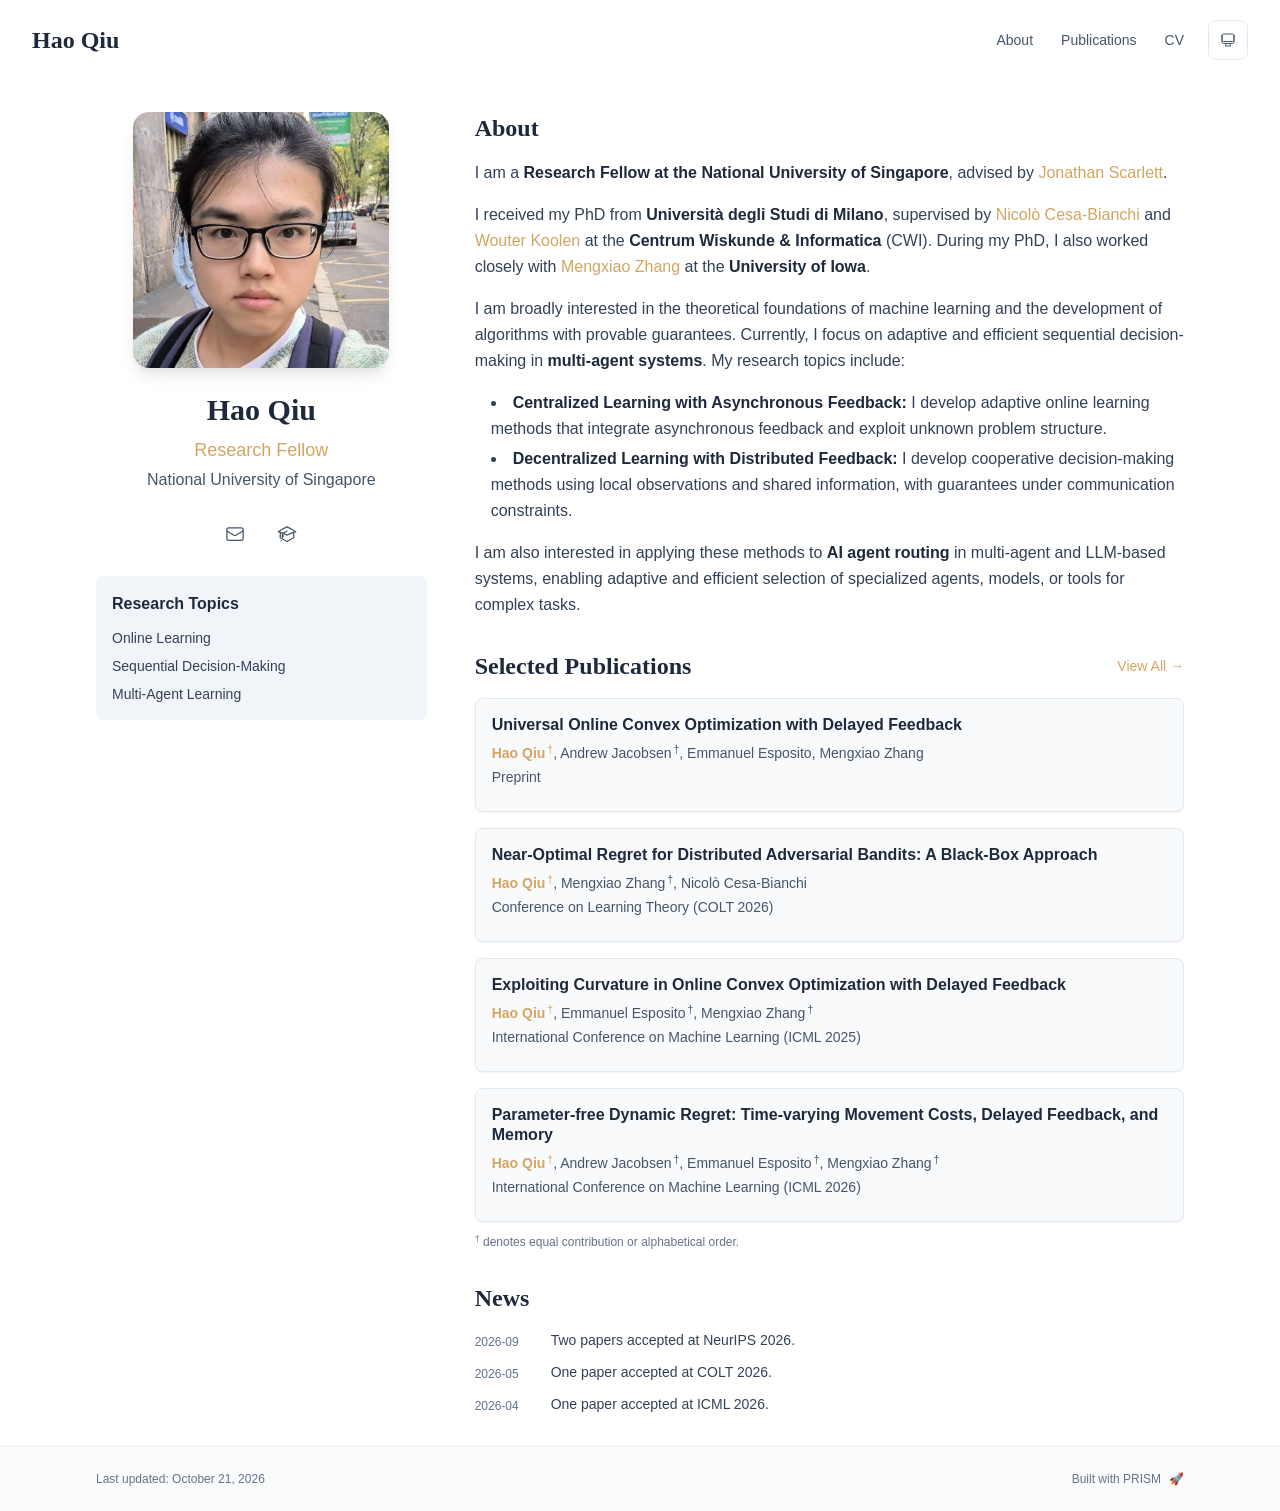
==== commit ead4ed5a: "Simplify Universal paper venue label to Preprint" ====
--- a/index.html
+++ b/index.html
@@ -1,4 +1,4 @@
-<!DOCTYPE html><html lang="en" class="scroll-smooth"><head><meta charSet="utf-8"/><meta name="viewport" content="width=device-width, initial-scale=1"/><link rel="preload" as="image" href="/avatar.jpg"/><link rel="stylesheet" href="/_next/static/css/0f0ed3a03ead60fb.css" data-precedence="next"/><link rel="preload" as="script" fetchPriority="low" href="/_next/static/chunks/webpack-26315814ab64e90c.js"/><script src="/_next/static/chunks/594be1c0-6ae170dead7b0930.js" async=""></script><script src="/_next/static/chunks/172-5ac7b469010a2cfb.js" async=""></script><script src="/_next/static/chunks/main-app-515088f2f0cce254.js" async=""></script><script src="/_next/static/chunks/888-49c37c585af29909.js" async=""></script><script src="/_next/static/chunks/842-acccbd03236f4dfc.js" async=""></script><script src="/_next/static/chunks/800-3b8a0f8f7a1401d0.js" async=""></script><script src="/_next/static/chunks/app/layout-7c42a1c9aaa54ec1.js" async=""></script><script src="/_next/static/chunks/271-d2ed9885f86d4b56.js" async=""></script><script src="/_next/static/chunks/620-149bdd3ed93f5a8c.js" async=""></script><script src="/_next/static/chunks/app/page-2698cd80c0e4c5c7.js" async=""></script><link rel="icon" href="/favicon.svg" type="image/svg+xml"/><script>
+<!DOCTYPE html><html lang="en" class="scroll-smooth"><head><meta charSet="utf-8"/><meta name="viewport" content="width=device-width, initial-scale=1"/><link rel="preload" as="image" href="/avatar.jpg"/><link rel="stylesheet" href="/_next/static/css/0f0ed3a03ead60fb.css" data-precedence="next"/><link rel="preload" as="script" fetchPriority="low" href="/_next/static/chunks/webpack-26315814ab64e90c.js"/><script src="/_next/static/chunks/594be1c0-6ae170dead7b0930.js" async=""></script><script src="/_next/static/chunks/172-5ac7b469010a2cfb.js" async=""></script><script src="/_next/static/chunks/main-app-515088f2f0cce254.js" async=""></script><script src="/_next/static/chunks/888-49c37c585af29909.js" async=""></script><script src="/_next/static/chunks/842-acccbd03236f4dfc.js" async=""></script><script src="/_next/static/chunks/800-3b8a0f8f7a1401d0.js" async=""></script><script src="/_next/static/chunks/app/layout-7c42a1c9aaa54ec1.js" async=""></script><script src="/_next/static/chunks/271-d2ed9885f86d4b56.js" async=""></script><script src="/_next/static/chunks/620-1c143b6e38920475.js" async=""></script><script src="/_next/static/chunks/app/page-33ce478a6c151202.js" async=""></script><link rel="icon" href="/favicon.svg" type="image/svg+xml"/><script>
               try {
                 const theme = localStorage.getItem('theme-storage');
                 const parsed = theme ? JSON.parse(theme) : null;
@@ -61,4 +61,4 @@
     }
   </script><title>Hao Qiu</title><meta name="description" content="Hao Qiu is a Research Fellow at the National University of Singapore and received his PhD from Università degli Studi di Milano."/><meta name="author" content="Hao Qiu"/><meta name="keywords" content="Hao Qiu,PhD,Research,National University of Singapore"/><meta name="creator" content="Hao Qiu"/><meta name="publisher" content="Hao Qiu"/><meta property="og:title" content="Hao Qiu"/><meta property="og:description" content="Hao Qiu is a Research Fellow at the National University of Singapore and received his PhD from Università degli Studi di Milano."/><meta property="og:site_name" content="Hao Qiu&#x27;s Academic Website"/><meta property="og:locale" content="en_US"/><meta property="og:type" content="website"/><meta name="twitter:card" content="summary"/><meta name="twitter:title" content="Hao Qiu"/><meta name="twitter:description" content="Hao Qiu is a Research Fellow at the National University of Singapore and received his PhD from Università degli Studi di Milano."/><link rel="icon" href="/favicon.svg"/><script>document.querySelectorAll('body link[rel="icon"], body link[rel="apple-touch-icon"]').forEach(el => document.head.appendChild(el))</script><script src="/_next/static/chunks/polyfills-42372ed130431b0a.js" noModule=""></script></head><body class="font-sans antialiased"><div style="visibility:hidden"><nav class="fixed top-0 left-0 right-0 z-50" data-headlessui-state=""><div class="transition-all duration-300 ease-out bg-transparent" style="transform:translateY(-100px)"><div class="max-w-7xl mx-auto px-4 sm:px-6 lg:px-8"><div class="flex justify-between items-center h-16 lg:h-20"><div class="flex-shrink-0" tabindex="0"><a class="text-xl lg:text-2xl font-serif font-semibold text-primary hover:text-accent transition-colors duration-200" href="/">Hao Qiu</a></div><div class="hidden lg:block"><div class="ml-10 flex items-center space-x-3"><div class="relative flex items-baseline space-x-1"><a data-nav-href="/" class="relative px-3 py-2 text-sm font-medium rounded-lg transition-colors duration-150 text-primary" href="/">About</a><a data-nav-href="/publications" class="relative px-3 py-2 text-sm font-medium rounded-lg transition-colors duration-150 text-neutral-600" href="/publications/">Publications</a><a data-nav-href="/cv.pdf" class="relative px-3 py-2 text-sm font-medium rounded-lg transition-colors duration-150 text-neutral-600" href="/cv.pdf" target="_blank" rel="noopener noreferrer">CV</a></div><div class="flex items-center justify-center w-10 h-10 rounded-lg border border-neutral-200 dark:border-[rgba(148,163,184,0.24)] bg-background dark:bg-neutral-800"><div class="w-4 h-4 rounded-full bg-neutral-300 animate-pulse"></div></div></div></div><div class="lg:hidden flex items-center space-x-2"><div class="flex items-center justify-center w-10 h-10 rounded-lg border border-neutral-200 dark:border-[rgba(148,163,184,0.24)] bg-background dark:bg-neutral-800"><div class="w-4 h-4 rounded-full bg-neutral-300 animate-pulse"></div></div><button class="inline-flex items-center justify-center p-2 rounded-md text-neutral-600 hover:text-primary hover:bg-neutral-100 dark:hover:bg-neutral-800 focus:outline-none focus:ring-2 focus:ring-inset focus:ring-accent transition-colors duration-200" id="headlessui-disclosure-button-«R7pdb»" type="button" aria-expanded="false" data-headlessui-state=""><span class="sr-only">Open main menu</span><div><svg xmlns="http://www.w3.org/2000/svg" fill="none" viewBox="0 0 24 24" stroke-width="1.5" stroke="currentColor" aria-hidden="true" data-slot="icon" class="block h-6 w-6"><path stroke-linecap="round" stroke-linejoin="round" d="M3.75 6.75h16.5M3.75 12h16.5m-16.5 5.25h16.5"></path></svg></div></button></div></div></div></div></nav><main class="min-h-screen pt-16 lg:pt-20"><div class="max-w-6xl mx-auto px-4 sm:px-6 lg:px-8 py-8 bg-background min-h-screen"><div class="grid grid-cols-1 lg:grid-cols-3 gap-12"><div class="lg:col-span-1"><div class="sticky top-8" style="opacity:0;transform:translateY(20px)"><div class="w-64 h-64 mx-auto mb-6 rounded-2xl overflow-hidden shadow-lg hover:shadow-xl transition-all duration-200 hover:scale-105"><img alt="Hao Qiu" width="256" height="256" decoding="async" data-nimg="1" class="w-full h-full object-cover object-center" style="color:transparent" src="/avatar.jpg"/></div><div class="text-center mb-6"><h1 class="text-3xl font-serif font-bold text-primary mb-2">Hao Qiu</h1><p class="text-lg text-accent font-medium mb-1">Research Fellow</p><p class="text-neutral-600 mb-2">National University of Singapore</p></div><div class="flex flex-wrap justify-center gap-3 sm:gap-4 mb-6 relative px-2"><div class="relative"><button class="p-2 sm:p-2 transition-colors duration-200 text-neutral-600 dark:text-neutral-400 hover:text-accent" aria-label="Email"><svg xmlns="http://www.w3.org/2000/svg" fill="none" viewBox="0 0 24 24" stroke-width="1.5" stroke="currentColor" aria-hidden="true" data-slot="icon" class="h-5 w-5"><path stroke-linecap="round" stroke-linejoin="round" d="M21.75 6.75v10.5a2.25 2.25 0 0 1-2.25 2.25h-15a2.25 2.25 0 0 1-2.25-2.25V6.75m19.5 0A2.25 2.25 0 0 0 19.5 4.5h-15a2.25 2.25 0 0 0-2.25 2.25m19.5 0v.243a2.25 2.25 0 0 1-1.07 1.916l-7.5 4.615a2.25 2.25 0 0 1-2.36 0L3.32 8.91a2.25 2.25 0 0 1-1.07-1.916V6.75"></path></svg></button></div><a href="https://scholar.google.com/citations?user=1qCDd8cAAAAJ&amp;hl=zh-CN" target="_blank" rel="noopener noreferrer" class="p-2 sm:p-2 text-neutral-600 dark:text-neutral-400 hover:text-accent transition-colors duration-200" aria-label="Google Scholar"><svg xmlns="http://www.w3.org/2000/svg" fill="none" viewBox="0 0 24 24" stroke-width="1.5" stroke="currentColor" aria-hidden="true" data-slot="icon" class="h-5 w-5"><path stroke-linecap="round" stroke-linejoin="round" d="M4.26 10.147a60.438 60.438 0 0 0-.491 6.347A48.62 48.62 0 0 1 12 20.904a48.62 48.62 0 0 1 8.232-4.41 60.46 60.46 0 0 0-.491-6.347m-15.482 0a50.636 50.636 0 0 0-2.658-.813A59.906 59.906 0 0 1 12 3.493a59.903 59.903 0 0 1 10.399 5.84c-.896.248-1.783.52-2.658.814m-15.482 0A50.717 50.717 0 0 1 12 13.489a50.702 50.702 0 0 1 7.74-3.342M6.75 15a.75.75 0 1 0 0-1.5.75.75 0 0 0 0 1.5Zm0 0v-3.675A55.378 55.378 0 0 1 12 8.443m-7.007 11.55A5.981 5.981 0 0 0 6.75 15.75v-1.5"></path></svg></a></div><div class="bg-neutral-100 dark:bg-neutral-800 rounded-lg p-4 mb-6 hover:shadow-lg transition-all duration-200 hover:scale-[1.02]"><h3 class="font-semibold text-primary mb-3">Research Topics</h3><div class="space-y-2 text-sm text-neutral-700 dark:text-neutral-500"><div>Online Learning</div><div>Sequential Decision-Making</div><div>Multi-Agent Learning</div></div></div></div></div><div class="lg:col-span-2 space-y-8"><section id="about" class="scroll-mt-24 space-y-8"><section style="opacity:0;transform:translateY(20px)"><h2 class="text-2xl font-serif font-bold text-primary mb-4">About</h2><div class="text-neutral-700 dark:text-neutral-600 leading-relaxed"><p class="mb-4 last:mb-0">I am a <strong class="font-semibold text-primary">Research Fellow at the National University of Singapore</strong>, advised by <a href="https://www.comp.nus.edu.sg/~scarlett/" node="[object Object]" target="_blank" rel="noopener noreferrer" class="text-accent font-medium transition-all duration-200 rounded hover:bg-accent/10 hover:shadow-sm">Jonathan Scarlett</a>.</p>
 <p class="mb-4 last:mb-0">I received my PhD from <strong class="font-semibold text-primary">Università degli Studi di Milano</strong>, supervised by <a href="https://cesa-bianchi.di.unimi.it/index.html" node="[object Object]" target="_blank" rel="noopener noreferrer" class="text-accent font-medium transition-all duration-200 rounded hover:bg-accent/10 hover:shadow-sm">Nicolò Cesa-Bianchi</a> and <a href="https://wouterkoolen.info/" node="[object Object]" target="_blank" rel="noopener noreferrer" class="text-accent font-medium transition-all duration-200 rounded hover:bg-accent/10 hover:shadow-sm">Wouter Koolen</a> at the <strong class="font-semibold text-primary">Centrum Wiskunde &amp; Informatica</strong> (CWI). During my PhD, I also worked closely with <a href="https://mengxiaoz.github.io/" node="[object Object]" target="_blank" rel="noopener noreferrer" class="text-accent font-medium transition-all duration-200 rounded hover:bg-accent/10 hover:shadow-sm">Mengxiao Zhang</a> at the <strong class="font-semibold text-primary">University of Iowa</strong>.</p>
-<p class="mb-4 last:mb-0">I am broadly interested in the theoretical foundations of machine learning and the development of algorithms with provable guarantees. Currently, I focus on adaptive and efficient sequential decision-making in <strong class="font-semibold text-primary">multi-agent systems</strong>. My research topics include:</p><ul class="list-disc pl-6 space-y-2 mb-4"><li><strong class="font-semibold text-primary">Centralized Learning with Asynchronous Feedback:</strong> I develop adaptive online learning methods that integrate asynchronous feedback and exploit unknown problem structure.</li><li><strong class="font-semibold text-primary">Decentralized Learning with Distributed Feedback:</strong> I develop cooperative decision-making methods using local observations and shared information, with guarantees under communication constraints.</li></ul><p class="mb-4 last:mb-0">I am also interested in applying these methods to <strong class="font-semibold text-primary">AI agent routing</strong> in multi-agent and LLM-based systems, enabling adaptive and efficient selection of specialized agents, models, or tools for complex tasks.</p></div></section><section style="opacity:0;transform:translateY(20px)"><div class="flex items-center justify-between mb-4"><h2 class="text-2xl font-serif font-bold text-primary">Selected Publications</h2><a class="text-accent hover:text-accent-dark text-sm font-medium transition-all duration-200 rounded hover:bg-accent/10 hover:shadow-sm" href="/publications/">View All<!-- --> →</a></div><div class="space-y-4"><div class="bg-neutral-50 dark:bg-neutral-800 p-4 rounded-lg shadow-sm border border-neutral-200 dark:border-[rgba(148,163,184,0.24)] hover:shadow-lg transition-all duration-200 hover:scale-[1.02]" style="opacity:0;transform:translateY(20px)"><h3 class="font-semibold text-primary mb-2 leading-tight"><a href="https://arxiv.org/abs/2610.28058" target="_blank" rel="noopener noreferrer" class="hover:text-accent transition-colors">Universal Online Convex Optimization with Delayed Feedback</a></h3><p class="text-sm text-neutral-600 dark:text-neutral-500 mb-1"><span><span class="font-semibold text-accent">Hao Qiu</span><sup class="ml-0.5 text-accent">†</sup>, </span><span><span class="">Andrew Jacobsen</span><sup class="ml-0.5 text-neutral-600 dark:text-neutral-500">†</sup>, </span><span><span class="">Emmanuel Esposito</span>, </span><span><span class="">Mengxiao Zhang</span></span></p><p class="text-sm text-neutral-600 dark:text-neutral-500 mb-2">arXiv preprint arXiv:2610.28058 2026</p></div><div class="bg-neutral-50 dark:bg-neutral-800 p-4 rounded-lg shadow-sm border border-neutral-200 dark:border-[rgba(148,163,184,0.24)] hover:shadow-lg transition-all duration-200 hover:scale-[1.02]" style="opacity:0;transform:translateY(20px)"><h3 class="font-semibold text-primary mb-2 leading-tight"><a href="https://arxiv.org/abs/2602.06404" target="_blank" rel="noopener noreferrer" class="hover:text-accent transition-colors">Near-Optimal Regret for Distributed Adversarial Bandits: A Black-Box Approach</a></h3><p class="text-sm text-neutral-600 dark:text-neutral-500 mb-1"><span><span class="font-semibold text-accent">Hao Qiu</span><sup class="ml-0.5 text-accent">†</sup>, </span><span><span class="">Mengxiao Zhang</span><sup class="ml-0.5 text-neutral-600 dark:text-neutral-500">†</sup>, </span><span><span class="">Nicolò Cesa-Bianchi</span></span></p><p class="text-sm text-neutral-600 dark:text-neutral-500 mb-2">Conference on Learning Theory (COLT 2026)</p></div><div class="bg-neutral-50 dark:bg-neutral-800 p-4 rounded-lg shadow-sm border border-neutral-200 dark:border-[rgba(148,163,184,0.24)] hover:shadow-lg transition-all duration-200 hover:scale-[1.02]" style="opacity:0;transform:translateY(20px)"><h3 class="font-semibold text-primary mb-2 leading-tight"><a href="https://arxiv.org/abs/2506.07595" target="_blank" rel="noopener noreferrer" class="hover:text-accent transition-colors">Exploiting Curvature in Online Convex Optimization with Delayed Feedback</a></h3><p class="text-sm text-neutral-600 dark:text-neutral-500 mb-1"><span><span class="font-semibold text-accent">Hao Qiu</span><sup class="ml-0.5 text-accent">†</sup>, </span><span><span class="">Emmanuel Esposito</span><sup class="ml-0.5 text-neutral-600 dark:text-neutral-500">†</sup>, </span><span><span class="">Mengxiao Zhang</span><sup class="ml-0.5 text-neutral-600 dark:text-neutral-500">†</sup></span></p><p class="text-sm text-neutral-600 dark:text-neutral-500 mb-2">International Conference on Machine Learning (ICML 2025)</p></div><div class="bg-neutral-50 dark:bg-neutral-800 p-4 rounded-lg shadow-sm border border-neutral-200 dark:border-[rgba(148,163,184,0.24)] hover:shadow-lg transition-all duration-200 hover:scale-[1.02]" style="opacity:0;transform:translateY(20px)"><h3 class="font-semibold text-primary mb-2 leading-tight"><a href="https://arxiv.org/abs/2602.06902" target="_blank" rel="noopener noreferrer" class="hover:text-accent transition-colors">Parameter-free Dynamic Regret: Time-varying Movement Costs, Delayed Feedback, and Memory</a></h3><p class="text-sm text-neutral-600 dark:text-neutral-500 mb-1"><span><span class="font-semibold text-accent">Hao Qiu</span><sup class="ml-0.5 text-accent">†</sup>, </span><span><span class="">Andrew Jacobsen</span><sup class="ml-0.5 text-neutral-600 dark:text-neutral-500">†</sup>, </span><span><span class="">Emmanuel Esposito</span><sup class="ml-0.5 text-neutral-600 dark:text-neutral-500">†</sup>, </span><span><span class="">Mengxiao Zhang</span><sup class="ml-0.5 text-neutral-600 dark:text-neutral-500">†</sup></span></p><p class="text-sm text-neutral-600 dark:text-neutral-500 mb-2">International Conference on Machine Learning (ICML 2026)</p></div></div><p class="mt-3 text-xs text-neutral-500 dark:text-neutral-400"><sup>†</sup> <!-- -->denotes equal contribution or alphabetical order.</p></section><section style="opacity:0;transform:translateY(20px)"><h2 class="text-2xl font-serif font-bold text-primary mb-4">News</h2><div class="space-y-3"><div class="flex items-start space-x-3"><span class="text-xs text-neutral-500 mt-1 w-16 flex-shrink-0">2026-09</span><p class="text-sm text-neutral-700">Two papers accepted at NeurIPS 2026.</p></div><div class="flex items-start space-x-3"><span class="text-xs text-neutral-500 mt-1 w-16 flex-shrink-0">2026-05</span><p class="text-sm text-neutral-700">One paper accepted at COLT 2026.</p></div><div class="flex items-start space-x-3"><span class="text-xs text-neutral-500 mt-1 w-16 flex-shrink-0">2026-04</span><p class="text-sm text-neutral-700">One paper accepted at ICML 2026.</p></div></div></section></section></div></div></div><!--$--><!--/$--><!--$--><!--/$--></main><footer class="border-t border-neutral-200/50 bg-neutral-50/50 dark:bg-neutral-900/50 dark:border-neutral-700/50"><div class="max-w-6xl mx-auto px-4 sm:px-6 lg:px-8 py-6"><div class="flex flex-col sm:flex-row justify-between items-center gap-2"><p class="text-xs text-neutral-500">Last updated<!-- -->: <!-- -->October 21, 2026</p><p class="text-xs text-neutral-500 flex items-center"><a href="https://github.com/xyjoey/PRISM" target="_blank" rel="noopener noreferrer">Built with PRISM</a><span class="ml-2">🚀</span></p></div></div></footer></div><script src="/_next/static/chunks/webpack-26315814ab64e90c.js" async=""></script><script>(self.__next_f=self.__next_f||[]).push([0])</script><script>self.__next_f.push([1,"1:\"$Sreact.fragment\"\n3:I[4967,[\"888\",\"static/chunks/888-49c37c585af29909.js\",\"842\",\"static/chunks/842-acccbd03236f4dfc.js\",\"800\",\"static/chunks/800-3b8a0f8f7a1401d0.js\",\"177\",\"static/chunks/app/layout-7c42a1c9aaa54ec1.js\"],\"ThemeProvider\"]\n4:I[7040,[\"888\",\"static/chunks/888-49c37c585af29909.js\",\"842\",\"static/chunks/842-acccbd03236f4dfc.js\",\"800\",\"static/chunks/800-3b8a0f8f7a1401d0.js\",\"177\",\"static/chunks/app/layout-7c42a1c9aaa54ec1.js\"],\"LocaleProvider\"]\n5:I[7780,[\"888\",\"static/chunks/888-49c37c585af29909.js\",\"842\",\"static/chunks/842-acccbd03236f4dfc.js\",\"800\",\"static/chunks/800-3b8a0f8f7a1401d0.js\",\"177\",\"static/chunks/app/layout-7c42a1c9aaa54ec1.js\"],\"default\"]\n6:I[1379,[],\"\"]\n7:I[8287,[],\"\"]\n8:I[5364,[\"888\",\"static/chunks/888-49c37c585af29909.js\",\"842\",\"static/chunks/842-acccbd03236f4dfc.js\",\"800\",\"static/chunks/800-3b8a0f8f7a1401d0.js\",\"177\",\"static/chunks/app/layout-7c42a1c9aaa54ec1.js\"],\"default\"]\n9:I[643,[\"888\",\"static/chunks/888-49c37c585af29909.js\",\"271\",\"static/chunks/271-d2ed9885f86d4b56.js\",\"842\",\"static/chunks/842-acccbd03236f4dfc.js\",\"620\",\"static/chunks/620-149bdd3ed93f5a8c.js\",\"974\",\"static/chunks/app/page-2698cd80c0e4c5c7.js\"],\"default\"]\na:I[8257,[],\"MetadataBoundary\"]\nc:I[8257,[],\"OutletBoundary\"]\nf:I[7295,[],\"AsyncMetadataOutlet\"]\n11:I[8257,[],\"ViewportBoundary\"]\n13:I[1414,[],\"\"]\n:HL[\"/_next/static/css/0f0ed3a03ead60fb.css\",\"style\"]\n2:T5c8,\n    try {\n      const cfg = {\"enabled\":false,\"locales\":[\"en\"],\"defaultLocale\":\"en\",\"mode\":\"fixed\",\"fixedLocale\":\"en\",\"persist\":false,\"switcher\":false,\"labels\":{\"en\":\"English\"}};\n      const storageKey = 'locale-storage';\n      const normalize = (value) => typeof value === 'string' ? value.trim().replace('_', '-').toLowerCase() : '';\n      const matchLocale = (candidate) => {\n        const normalized = normalize(candidate);\n        if (!normalized) return null;\n        if (cfg.locales.includes(normalized)) return normalized;\n        const language = normalized.split('-')[0];\n        if (cfg.locales.includes(language)) return language;\n        return null;\n  "])</script><script>self.__next_f.push([1,"    };\n\n      let resolved = null;\n\n      if (!cfg.enabled) {\n        resolved = cfg.defaultLocale;\n      } else if (cfg.persist) {\n        resolved = matchLocale(localStorage.getItem(storageKey));\n      }\n\n      if (!resolved) {\n        if (cfg.mode === 'fixed') {\n          resolved = cfg.fixedLocale;\n        } else {\n          resolved = matchLocale(navigator.language);\n        }\n      }\n\n      if (!resolved) {\n        resolved = cfg.defaultLocale;\n      }\n\n      const root = document.documentElement;\n      root.lang = resolved;\n      root.setAttribute('data-locale', resolved);\n\n      if (cfg.persist) {\n        localStorage.setItem(storageKey, resolved);\n      }\n    } catch (e) {\n      const root = document.documentElement;\n      root.lang = 'en';\n      root.setAttribute('data-locale', 'en');\n    }\n  "])</script><script>self.__next_f.push([1,"0:{\"P\":null,\"b\":\"4PyNMyWjgPs3dt6mYCtUz\",\"p\":\"\",\"c\":[\"\",\"\"],\"i\":false,\"f\":[[[\"\",{\"children\":[\"__PAGE__\",{}]},\"$undefined\",\"$undefined\",true],[\"\",[\"$\",\"$1\",\"c\",{\"children\":[[[\"$\",\"link\",\"0\",{\"rel\":\"stylesheet\",\"href\":\"/_next/static/css/0f0ed3a03ead60fb.css\",\"precedence\":\"next\",\"crossOrigin\":\"$undefined\",\"nonce\":\"$undefined\"}]],[\"$\",\"html\",null,{\"lang\":\"en\",\"className\":\"scroll-smooth\",\"suppressHydrationWarning\":true,\"children\":[[\"$\",\"head\",null,{\"children\":[[\"$\",\"link\",null,{\"rel\":\"icon\",\"href\":\"/favicon.svg\",\"type\":\"image/svg+xml\"}],[\"$\",\"script\",null,{\"dangerouslySetInnerHTML\":{\"__html\":\"\\n              try {\\n                const theme = localStorage.getItem('theme-storage');\\n                const parsed = theme ? JSON.parse(theme) : null;\\n                const setting = parsed?.state?.theme || 'system';\\n                const prefersDark = typeof window !== 'undefined' && window.matchMedia && window.matchMedia('(prefers-color-scheme: dark)').matches;\\n                const effective = setting === 'dark' ? 'dark' : (setting === 'light' ? 'light' : (prefersDark ? 'dark' : 'light'));\\n                var root = document.documentElement;\\n                root.classList.add(effective);\\n                root.setAttribute('data-theme', effective);\\n              } catch (e) {\\n                var root = document.documentElement;\\n                root.classList.add('light');\\n                root.setAttribute('data-theme', 'light');\\n              }\\n            \"}}],[\"$\",\"script\",null,{\"dangerouslySetInnerHTML\":{\"__html\":\"$2\"}}]]}],[\"$\",\"body\",null,{\"className\":\"font-sans antialiased\",\"children\":[\"$\",\"$L3\",null,{\"children\":[\"$\",\"$L4\",null,{\"config\":{\"enabled\":false,\"locales\":[\"en\"],\"defaultLocale\":\"en\",\"mode\":\"fixed\",\"fixedLocale\":\"en\",\"persist\":false,\"switcher\":false,\"labels\":{\"en\":\"English\"}},\"children\":[[\"$\",\"$L5\",null,{\"items\":[{\"title\":\"About\",\"type\":\"page\",\"target\":\"about\",\"href\":\"/\"},{\"title\":\"Publications\",\"type\":\"page\",\"target\":\"publications\",\"href\":\"/publications\"},{\"title\":\"CV\",\"type\":\"link\",\"target\":\"cv\",\"href\":\"/cv.pdf\"}],\"siteTitle\":\"Hao Qiu\",\"enableOnePageMode\":false,\"i18n\":\"$0:f:0:1:1:props:children:1:props:children:1:props:children:props:children:props:config\",\"itemsByLocale\":{\"en\":[{\"title\":\"About\",\"type\":\"page\",\"target\":\"about\",\"href\":\"/\"},{\"title\":\"Publications\",\"type\":\"page\",\"target\":\"publications\",\"href\":\"/publications\"},{\"title\":\"CV\",\"type\":\"link\",\"target\":\"cv\",\"href\":\"/cv.pdf\"}]},\"siteTitleByLocale\":{\"en\":\"Hao Qiu\"}}],[\"$\",\"main\",null,{\"className\":\"min-h-screen pt-16 lg:pt-20\",\"children\":[\"$\",\"$L6\",null,{\"parallelRouterKey\":\"children\",\"error\":\"$undefined\",\"errorStyles\":\"$undefined\",\"errorScripts\":\"$undefined\",\"template\":[\"$\",\"$L7\",null,{}],\"templateStyles\":\"$undefined\",\"templateScripts\":\"$undefined\",\"notFound\":[[[\"$\",\"title\",null,{\"children\":\"404: This page could not be found.\"}],[\"$\",\"div\",null,{\"style\":{\"fontFamily\":\"system-ui,\\\"Segoe UI\\\",Roboto,Helvetica,Arial,sans-serif,\\\"Apple Color Emoji\\\",\\\"Segoe UI Emoji\\\"\",\"height\":\"100vh\",\"textAlign\":\"center\",\"display\":\"flex\",\"flexDirection\":\"column\",\"alignItems\":\"center\",\"justifyContent\":\"center\"},\"children\":[\"$\",\"div\",null,{\"children\":[[\"$\",\"style\",null,{\"dangerouslySetInnerHTML\":{\"__html\":\"body{color:#000;background:#fff;margin:0}.next-error-h1{border-right:1px solid rgba(0,0,0,.3)}@media (prefers-color-scheme:dark){body{color:#fff;background:#000}.next-error-h1{border-right:1px solid rgba(255,255,255,.3)}}\"}}],[\"$\",\"h1\",null,{\"className\":\"next-error-h1\",\"style\":{\"display\":\"inline-block\",\"margin\":\"0 20px 0 0\",\"padding\":\"0 23px 0 0\",\"fontSize\":24,\"fontWeight\":500,\"verticalAlign\":\"top\",\"lineHeight\":\"49px\"},\"children\":404}],[\"$\",\"div\",null,{\"style\":{\"display\":\"inline-block\"},\"children\":[\"$\",\"h2\",null,{\"style\":{\"fontSize\":14,\"fontWeight\":400,\"lineHeight\":\"49px\",\"margin\":0},\"children\":\"This page could not be found.\"}]}]]}]}]],[]],\"forbidden\":\"$undefined\",\"unauthorized\":\"$undefined\"}]}],[\"$\",\"$L8\",null,{\"lastUpdated\":\"October 21, 2026\",\"lastUpdatedByLocale\":{\"en\":\"October 21, 2026\"},\"defaultLocale\":\"en\"}]]}]}]}]]}]]}],{\"children\":[\"__PAGE__\",[\"$\",\"$1\",\"c\",{\"children\":[[\"$\",\"$L9\",null,{\"dataByLocale\":{\"en\":{\"author\":{\"name\":\"Hao Qiu\",\"title\":\"Research Fellow\",\"institution\":\"National University of Singapore\",\"avatar\":\"/avatar.jpg\"},\"social\":{\"email\":\"qiuhaosai@gmail.com\",\"google_scholar\":\"https://scholar.google.com/citations?user=1qCDd8cAAAAJ&hl=zh-CN\"},\"features\":{\"enable_likes\":false,\"enable_one_page_mode\":false},\"enableOnePageMode\":false,\"researchInterests\":[\"Online Learning\",\"Sequential Decision-Making\",\"Multi-Agent Learning\"],\"pagesToShow\":[{\"type\":\"about\",\"id\":\"about\",\"sections\":[{\"id\":\"about\",\"type\":\"markdown\",\"source\":\"bio.md\",\"title\":\"About\",\"content\":\"I am a **Research Fellow at the National University of Singapore**, advised by [Jonathan Scarlett](https://www.comp.nus.edu.sg/~scarlett/).\\n\\nI received my PhD from **Università degli Studi di Milano**, supervised by [Nicolò Cesa-Bianchi](https://cesa-bianchi.di.unimi.it/index.html) and [Wouter Koolen](https://wouterkoolen.info/) at the **Centrum Wiskunde & Informatica** (CWI). During my PhD, I also worked closely with [Mengxiao Zhang](https://mengxiaoz.github.io/) at the **University of Iowa**.\\n\\nI am broadly interested in the theoretical foundations of machine learning and the development of algorithms with provable guarantees. Currently, I focus on adaptive and efficient sequential decision-making in **multi-agent systems**. My research topics include:\\n\\n- **Centralized Learning with Asynchronous Feedback:** I develop adaptive online learning methods that integrate asynchronous feedback and exploit unknown problem structure.\\n- **Decentralized Learning with Distributed Feedback:** I develop cooperative decision-making methods using local observations and shared information, with guarantees under communication constraints.\\n\\nI am also interested in applying these methods to **AI agent routing** in multi-agent and LLM-based systems, enabling adaptive and efficient selection of specialized agents, models, or tools for complex tasks.\\n\"},{\"id\":\"featured_publications\",\"type\":\"publications\",\"title\":\"Selected Publications\",\"filter\":\"selected\",\"limit\":4,\"publications\":[{\"id\":\"qiu2026universaldelayed\",\"title\":\"Universal Online Convex Optimization with Delayed Feedback\",\"titleNodes\":[{\"type\":\"text\",\"text\":\"Universal Online Convex Optimization with Delayed Feedback\"}],\"authors\":[{\"name\":\"Hao Qiu\",\"isHighlighted\":true,\"isCorresponding\":false,\"isEqualContribution\":true},{\"name\":\"Andrew Jacobsen\",\"isHighlighted\":false,\"isCorresponding\":false,\"isEqualContribution\":true},{\"name\":\"Emmanuel Esposito\",\"isHighlighted\":false,\"isCorresponding\":false,\"isEqualContribution\":false},{\"name\":\"Mengxiao Zhang\",\"isHighlighted\":false,\"isCorresponding\":false,\"isEqualContribution\":false}],\"year\":2026,\"type\":\"preprint\",\"status\":\"published\",\"tags\":[\"Machine Learning\",\"Online Optimization\",\"Delayed Feedback\"],\"keywords\":[\"Machine Learning\",\"Online Optimization\",\"Delayed Feedback\"],\"researchArea\":\"machine-learning\",\"journal\":\"arXiv preprint arXiv:2610.28058\",\"conference\":\"\",\"url\":\"https://arxiv.org/abs/2610.28058\",\"abstract\":\"\",\"description\":\"\",\"publishedDate\":\"2026-10-20\",\"selected\":true,\"bibtex\":\"@misc{qiu2026universaldelayed,\\n  title = {Universal Online Convex Optimization With Delayed Feedback},\\n  author = {Hao Qiu and Andrew Jacobsen and Emmanuel Esposito and Mengxiao Zhang},\\n  year = {2026},\\n  eprint = {2610.28058},\\n  archivePrefix = {arXiv},\\n  primaryClass = {cs.LG},\\n  url = {https://arxiv.org/abs/2610.28058}\\n}\",\"selectedOrder\":1},{\"id\":\"qiu2026distributedbandits\",\"title\":\"Near-Optimal Regret for Distributed Adversarial Bandits: A Black-Box Approach\",\"titleNodes\":[{\"type\":\"text\",\"text\":\"Near-Optimal Regret for Distributed Adversarial Bandits: A Black-Box Approach\"}],\"authors\":[{\"name\":\"Hao Qiu\",\"isHighlighted\":true,\"isCorresponding\":false,\"isEqualContribution\":true},{\"name\":\"Mengxiao Zhang\",\"isHighlighted\":false,\"isCorresponding\":false,\"isEqualContribution\":true},{\"name\":\"Nicolò Cesa-Bianchi\",\"isHighlighted\":false,\"isCorresponding\":false,\"isEqualContribution\":false}],\"year\":2026,\"type\":\"conference\",\"status\":\"published\",\"tags\":[\"Machine Learning\",\"Distributed Learning\",\"Adversarial Bandits\",\"Regret Analysis\"],\"keywords\":[\"Machine Learning\",\"Distributed Learning\",\"Adversarial Bandits\",\"Regret Analysis\"],\"researchArea\":\"machine-learning\",\"journal\":\"\",\"conference\":\"Conference on Learning Theory (COLT)\",\"volume\":\"336\",\"pages\":\"5465--5517\",\"url\":\"https://arxiv.org/abs/2602.06404\",\"abstract\":\"\",\"description\":\"\",\"publishedDate\":\"2026-06-29\",\"selected\":true,\"selectedOrder\":2,\"bibtex\":\"@inproceedings{qiu2026distributedbandits,\\n  title = {Near-Optimal Regret for Distributed Adversarial Bandits: A Black-Box Approach},\\n  author = {Hao Qiu and Mengxiao Zhang and Nicolò Cesa-Bianchi},\\n  year = {2026},\\n  booktitle = {Conference on Learning Theory (COLT)},\\n  pages = {5465--5517},\\n  volume = {336},\\n  series = {Proceedings of Machine Learning Research},\\n  publisher = {PMLR},\\n  url = {https://arxiv.org/abs/2602.06404}\\n}\"},{\"id\":\"qiu2025curvature\",\"title\":\"Exploiting Curvature in Online Convex Optimization with Delayed Feedback\",\"titleNodes\":[{\"type\":\"text\",\"text\":\"Exploiting Curvature in Online Convex Optimization with Delayed Feedback\"}],\"authors\":[{\"name\":\"Hao Qiu\",\"isHighlighted\":true,\"isCorresponding\":false,\"isEqualContribution\":true},{\"name\":\"Emmanuel Esposito\",\"isHighlighted\":false,\"isCorresponding\":false,\"isEqualContribution\":true},{\"name\":\"Mengxiao Zhang\",\"isHighlighted\":false,\"isCorresponding\":false,\"isEqualContribution\":true}],\"year\":2025,\"type\":\"conference\",\"status\":\"published\",\"tags\":[\"Machine Learning\",\"Online Learning\",\"Online Convex Optimization\",\"Delayed Feedback\"],\"keywords\":[\"Machine Learning\",\"Online Learning\",\"Online Convex Optimization\",\"Delayed Feedback\"],\"researchArea\":\"machine-learning\",\"journal\":\"\",\"conference\":\"International Conference on Machine Learning (ICML)\",\"volume\":\"267\",\"pages\":\"50448--50479\",\"url\":\"https://arxiv.org/abs/2506.07595\",\"abstract\":\"\",\"description\":\"\",\"publishedDate\":\"2025-07-13\",\"selected\":true,\"selectedOrder\":3,\"bibtex\":\"@inproceedings{qiu2025curvature,\\n  title = {Exploiting Curvature in Online Convex Optimization with Delayed Feedback},\\n  author = {Hao Qiu and Emmanuel Esposito and Mengxiao Zhang},\\n  year = {2025},\\n  booktitle = {International Conference on Machine Learning (ICML)},\\n  pages = {50448--50479},\\n  volume = {267},\\n  series = {Proceedings of Machine Learning Research},\\n  publisher = {PMLR},\\n  url = {https://arxiv.org/abs/2506.07595}\\n}\"},{\"id\":\"qiu2026parameterfree\",\"title\":\"Parameter-free Dynamic Regret: Time-varying Movement Costs, Delayed Feedback, and Memory\",\"titleNodes\":[{\"type\":\"text\",\"text\":\"Parameter-free Dynamic Regret: Time-varying Movement Costs, Delayed Feedback, and Memory\"}],\"authors\":[{\"name\":\"Hao Qiu\",\"isHighlighted\":true,\"isCorresponding\":false,\"isEqualContribution\":true},{\"name\":\"Andrew Jacobsen\",\"isHighlighted\":false,\"isCorresponding\":false,\"isEqualContribution\":true},{\"name\":\"Emmanuel Esposito\",\"isHighlighted\":false,\"isCorresponding\":false,\"isEqualContribution\":true},{\"name\":\"Mengxiao Zhang\",\"isHighlighted\":false,\"isCorresponding\":false,\"isEqualContribution\":true}],\"year\":2026,\"type\":\"conference\",\"status\":\"published\",\"tags\":[\"Machine Learning\",\"Online Learning\",\"Dynamic Regret\",\"Delayed Feedback\"],\"keywords\":[\"Machine Learning\",\"Online Learning\",\"Dynamic Regret\",\"Delayed Feedback\"],\"researchArea\":\"machine-learning\",\"journal\":\"\",\"conference\":\"International Conference on Machine Learning (ICML)\",\"volume\":\"306\",\"url\":\"https://arxiv.org/abs/2602.06902\",\"abstract\":\"\",\"description\":\"\",\"publishedDate\":\"2026-07-06\",\"selected\":true,\"selectedOrder\":4,\"bibtex\":\"@inproceedings{qiu2026parameterfree,\\n  title = {Parameter-free Dynamic Regret: Time-varying Movement Costs, Delayed Feedback, and Memory},\\n  author = {Hao Qiu and Andrew Jacobsen and Emmanuel Esposito and Mengxiao Zhang},\\n  year = {2026},\\n  booktitle = {International Conference on Machine Learning (ICML)},\\n  volume = {306},\\n  series = {Proceedings of Machine Learning Research},\\n  publisher = {PMLR},\\n  url = {https://arxiv.org/abs/2602.06902}\\n}\"}]},{\"id\":\"news\",\"type\":\"list\",\"title\":\"News\",\"source\":\"news.toml\",\"items\":[{\"date\":\"2026-09\",\"content\":\"Two papers accepted at NeurIPS 2026.\"},{\"date\":\"2026-05\",\"content\":\"One paper accepted at COLT 2026.\"},{\"date\":\"2026-04\",\"content\":\"One paper accepted at ICML 2026.\"}]}]}]}},\"defaultLocale\":\"en\"}],[\"$\",\"$La\",null,{\"children\":\"$Lb\"}],null,[\"$\",\"$Lc\",null,{\"children\":[\"$Ld\",\"$Le\",[\"$\",\"$Lf\",null,{\"promise\":\"$@10\"}]]}]]}],{},null,false]},null,false],[\"$\",\"$1\",\"h\",{\"children\":[null,[\"$\",\"$1\",\"fzX0n_hZYVjwOl7uZLFU1\",{\"children\":[[\"$\",\"$L11\",null,{\"children\":\"$L12\"}],null]}],null]}],false]],\"m\":\"$undefined\",\"G\":[\"$13\",\"$undefined\"],\"s\":false,\"S\":true}\n"])</script><script>self.__next_f.push([1,"14:\"$Sreact.suspense\"\n15:I[7295,[],\"AsyncMetadata\"]\nb:[\"$\",\"$14\",null,{\"fallback\":null,\"children\":[\"$\",\"$L15\",null,{\"promise\":\"$@16\"}]}]\n"])</script><script>self.__next_f.push([1,"e:null\n"])</script><script>self.__next_f.push([1,"12:[[\"$\",\"meta\",\"0\",{\"charSet\":\"utf-8\"}],[\"$\",\"meta\",\"1\",{\"name\":\"viewport\",\"content\":\"width=device-width, initial-scale=1\"}]]\nd:null\n"])</script><script>self.__next_f.push([1,"16:{\"metadata\":[[\"$\",\"title\",\"0\",{\"children\":\"Hao Qiu\"}],[\"$\",\"meta\",\"1\",{\"name\":\"description\",\"content\":\"Hao Qiu is a Research Fellow at the National University of Singapore and received his PhD from Università degli Studi di Milano.\"}],[\"$\",\"meta\",\"2\",{\"name\":\"author\",\"content\":\"Hao Qiu\"}],[\"$\",\"meta\",\"3\",{\"name\":\"keywords\",\"content\":\"Hao Qiu,PhD,Research,National University of Singapore\"}],[\"$\",\"meta\",\"4\",{\"name\":\"creator\",\"content\":\"Hao Qiu\"}],[\"$\",\"meta\",\"5\",{\"name\":\"publisher\",\"content\":\"Hao Qiu\"}],[\"$\",\"meta\",\"6\",{\"property\":\"og:title\",\"content\":\"Hao Qiu\"}],[\"$\",\"meta\",\"7\",{\"property\":\"og:description\",\"content\":\"Hao Qiu is a Research Fellow at the National University of Singapore and received his PhD from Università degli Studi di Milano.\"}],[\"$\",\"meta\",\"8\",{\"property\":\"og:site_name\",\"content\":\"Hao Qiu's Academic Website\"}],[\"$\",\"meta\",\"9\",{\"property\":\"og:locale\",\"content\":\"en_US\"}],[\"$\",\"meta\",\"10\",{\"property\":\"og:type\",\"content\":\"website\"}],[\"$\",\"meta\",\"11\",{\"name\":\"twitter:card\",\"content\":\"summary\"}],[\"$\",\"meta\",\"12\",{\"name\":\"twitter:title\",\"content\":\"Hao Qiu\"}],[\"$\",\"meta\",\"13\",{\"name\":\"twitter:description\",\"content\":\"Hao Qiu is a Research Fellow at the National University of Singapore and received his PhD from Università degli Studi di Milano.\"}],[\"$\",\"link\",\"14\",{\"rel\":\"icon\",\"href\":\"/favicon.svg\"}]],\"error\":null,\"digest\":\"$undefined\"}\n10:{\"metadata\":\"$16:metadata\",\"error\":null,\"digest\":\"$undefined\"}\n"])</script></body></html>+<p class="mb-4 last:mb-0">I am broadly interested in the theoretical foundations of machine learning and the development of algorithms with provable guarantees. Currently, I focus on adaptive and efficient sequential decision-making in <strong class="font-semibold text-primary">multi-agent systems</strong>. My research topics include:</p><ul class="list-disc pl-6 space-y-2 mb-4"><li><strong class="font-semibold text-primary">Centralized Learning with Asynchronous Feedback:</strong> I develop adaptive online learning methods that integrate asynchronous feedback and exploit unknown problem structure.</li><li><strong class="font-semibold text-primary">Decentralized Learning with Distributed Feedback:</strong> I develop cooperative decision-making methods using local observations and shared information, with guarantees under communication constraints.</li></ul><p class="mb-4 last:mb-0">I am also interested in applying these methods to <strong class="font-semibold text-primary">AI agent routing</strong> in multi-agent and LLM-based systems, enabling adaptive and efficient selection of specialized agents, models, or tools for complex tasks.</p></div></section><section style="opacity:0;transform:translateY(20px)"><div class="flex items-center justify-between mb-4"><h2 class="text-2xl font-serif font-bold text-primary">Selected Publications</h2><a class="text-accent hover:text-accent-dark text-sm font-medium transition-all duration-200 rounded hover:bg-accent/10 hover:shadow-sm" href="/publications/">View All<!-- --> →</a></div><div class="space-y-4"><div class="bg-neutral-50 dark:bg-neutral-800 p-4 rounded-lg shadow-sm border border-neutral-200 dark:border-[rgba(148,163,184,0.24)] hover:shadow-lg transition-all duration-200 hover:scale-[1.02]" style="opacity:0;transform:translateY(20px)"><h3 class="font-semibold text-primary mb-2 leading-tight"><a href="https://arxiv.org/abs/2610.28058" target="_blank" rel="noopener noreferrer" class="hover:text-accent transition-colors">Universal Online Convex Optimization with Delayed Feedback</a></h3><p class="text-sm text-neutral-600 dark:text-neutral-500 mb-1"><span><span class="font-semibold text-accent">Hao Qiu</span><sup class="ml-0.5 text-accent">†</sup>, </span><span><span class="">Andrew Jacobsen</span><sup class="ml-0.5 text-neutral-600 dark:text-neutral-500">†</sup>, </span><span><span class="">Emmanuel Esposito</span>, </span><span><span class="">Mengxiao Zhang</span></span></p><p class="text-sm text-neutral-600 dark:text-neutral-500 mb-2">Preprint</p></div><div class="bg-neutral-50 dark:bg-neutral-800 p-4 rounded-lg shadow-sm border border-neutral-200 dark:border-[rgba(148,163,184,0.24)] hover:shadow-lg transition-all duration-200 hover:scale-[1.02]" style="opacity:0;transform:translateY(20px)"><h3 class="font-semibold text-primary mb-2 leading-tight"><a href="https://arxiv.org/abs/2602.06404" target="_blank" rel="noopener noreferrer" class="hover:text-accent transition-colors">Near-Optimal Regret for Distributed Adversarial Bandits: A Black-Box Approach</a></h3><p class="text-sm text-neutral-600 dark:text-neutral-500 mb-1"><span><span class="font-semibold text-accent">Hao Qiu</span><sup class="ml-0.5 text-accent">†</sup>, </span><span><span class="">Mengxiao Zhang</span><sup class="ml-0.5 text-neutral-600 dark:text-neutral-500">†</sup>, </span><span><span class="">Nicolò Cesa-Bianchi</span></span></p><p class="text-sm text-neutral-600 dark:text-neutral-500 mb-2">Conference on Learning Theory (COLT 2026)</p></div><div class="bg-neutral-50 dark:bg-neutral-800 p-4 rounded-lg shadow-sm border border-neutral-200 dark:border-[rgba(148,163,184,0.24)] hover:shadow-lg transition-all duration-200 hover:scale-[1.02]" style="opacity:0;transform:translateY(20px)"><h3 class="font-semibold text-primary mb-2 leading-tight"><a href="https://arxiv.org/abs/2506.07595" target="_blank" rel="noopener noreferrer" class="hover:text-accent transition-colors">Exploiting Curvature in Online Convex Optimization with Delayed Feedback</a></h3><p class="text-sm text-neutral-600 dark:text-neutral-500 mb-1"><span><span class="font-semibold text-accent">Hao Qiu</span><sup class="ml-0.5 text-accent">†</sup>, </span><span><span class="">Emmanuel Esposito</span><sup class="ml-0.5 text-neutral-600 dark:text-neutral-500">†</sup>, </span><span><span class="">Mengxiao Zhang</span><sup class="ml-0.5 text-neutral-600 dark:text-neutral-500">†</sup></span></p><p class="text-sm text-neutral-600 dark:text-neutral-500 mb-2">International Conference on Machine Learning (ICML 2025)</p></div><div class="bg-neutral-50 dark:bg-neutral-800 p-4 rounded-lg shadow-sm border border-neutral-200 dark:border-[rgba(148,163,184,0.24)] hover:shadow-lg transition-all duration-200 hover:scale-[1.02]" style="opacity:0;transform:translateY(20px)"><h3 class="font-semibold text-primary mb-2 leading-tight"><a href="https://arxiv.org/abs/2602.06902" target="_blank" rel="noopener noreferrer" class="hover:text-accent transition-colors">Parameter-free Dynamic Regret: Time-varying Movement Costs, Delayed Feedback, and Memory</a></h3><p class="text-sm text-neutral-600 dark:text-neutral-500 mb-1"><span><span class="font-semibold text-accent">Hao Qiu</span><sup class="ml-0.5 text-accent">†</sup>, </span><span><span class="">Andrew Jacobsen</span><sup class="ml-0.5 text-neutral-600 dark:text-neutral-500">†</sup>, </span><span><span class="">Emmanuel Esposito</span><sup class="ml-0.5 text-neutral-600 dark:text-neutral-500">†</sup>, </span><span><span class="">Mengxiao Zhang</span><sup class="ml-0.5 text-neutral-600 dark:text-neutral-500">†</sup></span></p><p class="text-sm text-neutral-600 dark:text-neutral-500 mb-2">International Conference on Machine Learning (ICML 2026)</p></div></div><p class="mt-3 text-xs text-neutral-500 dark:text-neutral-400"><sup>†</sup> <!-- -->denotes equal contribution or alphabetical order.</p></section><section style="opacity:0;transform:translateY(20px)"><h2 class="text-2xl font-serif font-bold text-primary mb-4">News</h2><div class="space-y-3"><div class="flex items-start space-x-3"><span class="text-xs text-neutral-500 mt-1 w-16 flex-shrink-0">2026-09</span><p class="text-sm text-neutral-700">Two papers accepted at NeurIPS 2026.</p></div><div class="flex items-start space-x-3"><span class="text-xs text-neutral-500 mt-1 w-16 flex-shrink-0">2026-05</span><p class="text-sm text-neutral-700">One paper accepted at COLT 2026.</p></div><div class="flex items-start space-x-3"><span class="text-xs text-neutral-500 mt-1 w-16 flex-shrink-0">2026-04</span><p class="text-sm text-neutral-700">One paper accepted at ICML 2026.</p></div></div></section></section></div></div></div><!--$--><!--/$--><!--$--><!--/$--></main><footer class="border-t border-neutral-200/50 bg-neutral-50/50 dark:bg-neutral-900/50 dark:border-neutral-700/50"><div class="max-w-6xl mx-auto px-4 sm:px-6 lg:px-8 py-6"><div class="flex flex-col sm:flex-row justify-between items-center gap-2"><p class="text-xs text-neutral-500">Last updated<!-- -->: <!-- -->October 21, 2026</p><p class="text-xs text-neutral-500 flex items-center"><a href="https://github.com/xyjoey/PRISM" target="_blank" rel="noopener noreferrer">Built with PRISM</a><span class="ml-2">🚀</span></p></div></div></footer></div><script src="/_next/static/chunks/webpack-26315814ab64e90c.js" async=""></script><script>(self.__next_f=self.__next_f||[]).push([0])</script><script>self.__next_f.push([1,"1:\"$Sreact.fragment\"\n3:I[4967,[\"888\",\"static/chunks/888-49c37c585af29909.js\",\"842\",\"static/chunks/842-acccbd03236f4dfc.js\",\"800\",\"static/chunks/800-3b8a0f8f7a1401d0.js\",\"177\",\"static/chunks/app/layout-7c42a1c9aaa54ec1.js\"],\"ThemeProvider\"]\n4:I[7040,[\"888\",\"static/chunks/888-49c37c585af29909.js\",\"842\",\"static/chunks/842-acccbd03236f4dfc.js\",\"800\",\"static/chunks/800-3b8a0f8f7a1401d0.js\",\"177\",\"static/chunks/app/layout-7c42a1c9aaa54ec1.js\"],\"LocaleProvider\"]\n5:I[7780,[\"888\",\"static/chunks/888-49c37c585af29909.js\",\"842\",\"static/chunks/842-acccbd03236f4dfc.js\",\"800\",\"static/chunks/800-3b8a0f8f7a1401d0.js\",\"177\",\"static/chunks/app/layout-7c42a1c9aaa54ec1.js\"],\"default\"]\n6:I[1379,[],\"\"]\n7:I[8287,[],\"\"]\n8:I[5364,[\"888\",\"static/chunks/888-49c37c585af29909.js\",\"842\",\"static/chunks/842-acccbd03236f4dfc.js\",\"800\",\"static/chunks/800-3b8a0f8f7a1401d0.js\",\"177\",\"static/chunks/app/layout-7c42a1c9aaa54ec1.js\"],\"default\"]\n9:I[643,[\"888\",\"static/chunks/888-49c37c585af29909.js\",\"271\",\"static/chunks/271-d2ed9885f86d4b56.js\",\"842\",\"static/chunks/842-acccbd03236f4dfc.js\",\"620\",\"static/chunks/620-1c143b6e38920475.js\",\"974\",\"static/chunks/app/page-33ce478a6c151202.js\"],\"default\"]\na:I[8257,[],\"MetadataBoundary\"]\nc:I[8257,[],\"OutletBoundary\"]\nf:I[7295,[],\"AsyncMetadataOutlet\"]\n11:I[8257,[],\"ViewportBoundary\"]\n13:I[1414,[],\"\"]\n:HL[\"/_next/static/css/0f0ed3a03ead60fb.css\",\"style\"]\n2:T5c8,\n    try {\n      const cfg = {\"enabled\":false,\"locales\":[\"en\"],\"defaultLocale\":\"en\",\"mode\":\"fixed\",\"fixedLocale\":\"en\",\"persist\":false,\"switcher\":false,\"labels\":{\"en\":\"English\"}};\n      const storageKey = 'locale-storage';\n      const normalize = (value) => typeof value === 'string' ? value.trim().replace('_', '-').toLowerCase() : '';\n      const matchLocale = (candidate) => {\n        const normalized = normalize(candidate);\n        if (!normalized) return null;\n        if (cfg.locales.includes(normalized)) return normalized;\n        const language = normalized.split('-')[0];\n        if (cfg.locales.includes(language)) return language;\n        return null;\n  "])</script><script>self.__next_f.push([1,"    };\n\n      let resolved = null;\n\n      if (!cfg.enabled) {\n        resolved = cfg.defaultLocale;\n      } else if (cfg.persist) {\n        resolved = matchLocale(localStorage.getItem(storageKey));\n      }\n\n      if (!resolved) {\n        if (cfg.mode === 'fixed') {\n          resolved = cfg.fixedLocale;\n        } else {\n          resolved = matchLocale(navigator.language);\n        }\n      }\n\n      if (!resolved) {\n        resolved = cfg.defaultLocale;\n      }\n\n      const root = document.documentElement;\n      root.lang = resolved;\n      root.setAttribute('data-locale', resolved);\n\n      if (cfg.persist) {\n        localStorage.setItem(storageKey, resolved);\n      }\n    } catch (e) {\n      const root = document.documentElement;\n      root.lang = 'en';\n      root.setAttribute('data-locale', 'en');\n    }\n  "])</script><script>self.__next_f.push([1,"0:{\"P\":null,\"b\":\"4PyNMyWjgPs3dt6mYCtUz\",\"p\":\"\",\"c\":[\"\",\"\"],\"i\":false,\"f\":[[[\"\",{\"children\":[\"__PAGE__\",{}]},\"$undefined\",\"$undefined\",true],[\"\",[\"$\",\"$1\",\"c\",{\"children\":[[[\"$\",\"link\",\"0\",{\"rel\":\"stylesheet\",\"href\":\"/_next/static/css/0f0ed3a03ead60fb.css\",\"precedence\":\"next\",\"crossOrigin\":\"$undefined\",\"nonce\":\"$undefined\"}]],[\"$\",\"html\",null,{\"lang\":\"en\",\"className\":\"scroll-smooth\",\"suppressHydrationWarning\":true,\"children\":[[\"$\",\"head\",null,{\"children\":[[\"$\",\"link\",null,{\"rel\":\"icon\",\"href\":\"/favicon.svg\",\"type\":\"image/svg+xml\"}],[\"$\",\"script\",null,{\"dangerouslySetInnerHTML\":{\"__html\":\"\\n              try {\\n                const theme = localStorage.getItem('theme-storage');\\n                const parsed = theme ? JSON.parse(theme) : null;\\n                const setting = parsed?.state?.theme || 'system';\\n                const prefersDark = typeof window !== 'undefined' && window.matchMedia && window.matchMedia('(prefers-color-scheme: dark)').matches;\\n                const effective = setting === 'dark' ? 'dark' : (setting === 'light' ? 'light' : (prefersDark ? 'dark' : 'light'));\\n                var root = document.documentElement;\\n                root.classList.add(effective);\\n                root.setAttribute('data-theme', effective);\\n              } catch (e) {\\n                var root = document.documentElement;\\n                root.classList.add('light');\\n                root.setAttribute('data-theme', 'light');\\n              }\\n            \"}}],[\"$\",\"script\",null,{\"dangerouslySetInnerHTML\":{\"__html\":\"$2\"}}]]}],[\"$\",\"body\",null,{\"className\":\"font-sans antialiased\",\"children\":[\"$\",\"$L3\",null,{\"children\":[\"$\",\"$L4\",null,{\"config\":{\"enabled\":false,\"locales\":[\"en\"],\"defaultLocale\":\"en\",\"mode\":\"fixed\",\"fixedLocale\":\"en\",\"persist\":false,\"switcher\":false,\"labels\":{\"en\":\"English\"}},\"children\":[[\"$\",\"$L5\",null,{\"items\":[{\"title\":\"About\",\"type\":\"page\",\"target\":\"about\",\"href\":\"/\"},{\"title\":\"Publications\",\"type\":\"page\",\"target\":\"publications\",\"href\":\"/publications\"},{\"title\":\"CV\",\"type\":\"link\",\"target\":\"cv\",\"href\":\"/cv.pdf\"}],\"siteTitle\":\"Hao Qiu\",\"enableOnePageMode\":false,\"i18n\":\"$0:f:0:1:1:props:children:1:props:children:1:props:children:props:children:props:config\",\"itemsByLocale\":{\"en\":[{\"title\":\"About\",\"type\":\"page\",\"target\":\"about\",\"href\":\"/\"},{\"title\":\"Publications\",\"type\":\"page\",\"target\":\"publications\",\"href\":\"/publications\"},{\"title\":\"CV\",\"type\":\"link\",\"target\":\"cv\",\"href\":\"/cv.pdf\"}]},\"siteTitleByLocale\":{\"en\":\"Hao Qiu\"}}],[\"$\",\"main\",null,{\"className\":\"min-h-screen pt-16 lg:pt-20\",\"children\":[\"$\",\"$L6\",null,{\"parallelRouterKey\":\"children\",\"error\":\"$undefined\",\"errorStyles\":\"$undefined\",\"errorScripts\":\"$undefined\",\"template\":[\"$\",\"$L7\",null,{}],\"templateStyles\":\"$undefined\",\"templateScripts\":\"$undefined\",\"notFound\":[[[\"$\",\"title\",null,{\"children\":\"404: This page could not be found.\"}],[\"$\",\"div\",null,{\"style\":{\"fontFamily\":\"system-ui,\\\"Segoe UI\\\",Roboto,Helvetica,Arial,sans-serif,\\\"Apple Color Emoji\\\",\\\"Segoe UI Emoji\\\"\",\"height\":\"100vh\",\"textAlign\":\"center\",\"display\":\"flex\",\"flexDirection\":\"column\",\"alignItems\":\"center\",\"justifyContent\":\"center\"},\"children\":[\"$\",\"div\",null,{\"children\":[[\"$\",\"style\",null,{\"dangerouslySetInnerHTML\":{\"__html\":\"body{color:#000;background:#fff;margin:0}.next-error-h1{border-right:1px solid rgba(0,0,0,.3)}@media (prefers-color-scheme:dark){body{color:#fff;background:#000}.next-error-h1{border-right:1px solid rgba(255,255,255,.3)}}\"}}],[\"$\",\"h1\",null,{\"className\":\"next-error-h1\",\"style\":{\"display\":\"inline-block\",\"margin\":\"0 20px 0 0\",\"padding\":\"0 23px 0 0\",\"fontSize\":24,\"fontWeight\":500,\"verticalAlign\":\"top\",\"lineHeight\":\"49px\"},\"children\":404}],[\"$\",\"div\",null,{\"style\":{\"display\":\"inline-block\"},\"children\":[\"$\",\"h2\",null,{\"style\":{\"fontSize\":14,\"fontWeight\":400,\"lineHeight\":\"49px\",\"margin\":0},\"children\":\"This page could not be found.\"}]}]]}]}]],[]],\"forbidden\":\"$undefined\",\"unauthorized\":\"$undefined\"}]}],[\"$\",\"$L8\",null,{\"lastUpdated\":\"October 21, 2026\",\"lastUpdatedByLocale\":{\"en\":\"October 21, 2026\"},\"defaultLocale\":\"en\"}]]}]}]}]]}]]}],{\"children\":[\"__PAGE__\",[\"$\",\"$1\",\"c\",{\"children\":[[\"$\",\"$L9\",null,{\"dataByLocale\":{\"en\":{\"author\":{\"name\":\"Hao Qiu\",\"title\":\"Research Fellow\",\"institution\":\"National University of Singapore\",\"avatar\":\"/avatar.jpg\"},\"social\":{\"email\":\"qiuhaosai@gmail.com\",\"google_scholar\":\"https://scholar.google.com/citations?user=1qCDd8cAAAAJ&hl=zh-CN\"},\"features\":{\"enable_likes\":false,\"enable_one_page_mode\":false},\"enableOnePageMode\":false,\"researchInterests\":[\"Online Learning\",\"Sequential Decision-Making\",\"Multi-Agent Learning\"],\"pagesToShow\":[{\"type\":\"about\",\"id\":\"about\",\"sections\":[{\"id\":\"about\",\"type\":\"markdown\",\"source\":\"bio.md\",\"title\":\"About\",\"content\":\"I am a **Research Fellow at the National University of Singapore**, advised by [Jonathan Scarlett](https://www.comp.nus.edu.sg/~scarlett/).\\n\\nI received my PhD from **Università degli Studi di Milano**, supervised by [Nicolò Cesa-Bianchi](https://cesa-bianchi.di.unimi.it/index.html) and [Wouter Koolen](https://wouterkoolen.info/) at the **Centrum Wiskunde & Informatica** (CWI). During my PhD, I also worked closely with [Mengxiao Zhang](https://mengxiaoz.github.io/) at the **University of Iowa**.\\n\\nI am broadly interested in the theoretical foundations of machine learning and the development of algorithms with provable guarantees. Currently, I focus on adaptive and efficient sequential decision-making in **multi-agent systems**. My research topics include:\\n\\n- **Centralized Learning with Asynchronous Feedback:** I develop adaptive online learning methods that integrate asynchronous feedback and exploit unknown problem structure.\\n- **Decentralized Learning with Distributed Feedback:** I develop cooperative decision-making methods using local observations and shared information, with guarantees under communication constraints.\\n\\nI am also interested in applying these methods to **AI agent routing** in multi-agent and LLM-based systems, enabling adaptive and efficient selection of specialized agents, models, or tools for complex tasks.\\n\"},{\"id\":\"featured_publications\",\"type\":\"publications\",\"title\":\"Selected Publications\",\"filter\":\"selected\",\"limit\":4,\"publications\":[{\"id\":\"qiu2026universaldelayed\",\"title\":\"Universal Online Convex Optimization with Delayed Feedback\",\"titleNodes\":[{\"type\":\"text\",\"text\":\"Universal Online Convex Optimization with Delayed Feedback\"}],\"authors\":[{\"name\":\"Hao Qiu\",\"isHighlighted\":true,\"isCorresponding\":false,\"isEqualContribution\":true},{\"name\":\"Andrew Jacobsen\",\"isHighlighted\":false,\"isCorresponding\":false,\"isEqualContribution\":true},{\"name\":\"Emmanuel Esposito\",\"isHighlighted\":false,\"isCorresponding\":false,\"isEqualContribution\":false},{\"name\":\"Mengxiao Zhang\",\"isHighlighted\":false,\"isCorresponding\":false,\"isEqualContribution\":false}],\"year\":2026,\"type\":\"preprint\",\"status\":\"published\",\"tags\":[\"Machine Learning\",\"Online Optimization\",\"Delayed Feedback\"],\"keywords\":[\"Machine Learning\",\"Online Optimization\",\"Delayed Feedback\"],\"researchArea\":\"machine-learning\",\"journal\":\"arXiv preprint arXiv:2610.28058\",\"conference\":\"\",\"url\":\"https://arxiv.org/abs/2610.28058\",\"abstract\":\"\",\"description\":\"\",\"publishedDate\":\"2026-10-20\",\"selected\":true,\"bibtex\":\"@misc{qiu2026universaldelayed,\\n  title = {Universal Online Convex Optimization With Delayed Feedback},\\n  author = {Hao Qiu and Andrew Jacobsen and Emmanuel Esposito and Mengxiao Zhang},\\n  year = {2026},\\n  eprint = {2610.28058},\\n  archivePrefix = {arXiv},\\n  primaryClass = {cs.LG},\\n  url = {https://arxiv.org/abs/2610.28058}\\n}\",\"selectedOrder\":1,\"displayVenue\":\"Preprint\"},{\"id\":\"qiu2026distributedbandits\",\"title\":\"Near-Optimal Regret for Distributed Adversarial Bandits: A Black-Box Approach\",\"titleNodes\":[{\"type\":\"text\",\"text\":\"Near-Optimal Regret for Distributed Adversarial Bandits: A Black-Box Approach\"}],\"authors\":[{\"name\":\"Hao Qiu\",\"isHighlighted\":true,\"isCorresponding\":false,\"isEqualContribution\":true},{\"name\":\"Mengxiao Zhang\",\"isHighlighted\":false,\"isCorresponding\":false,\"isEqualContribution\":true},{\"name\":\"Nicolò Cesa-Bianchi\",\"isHighlighted\":false,\"isCorresponding\":false,\"isEqualContribution\":false}],\"year\":2026,\"type\":\"conference\",\"status\":\"published\",\"tags\":[\"Machine Learning\",\"Distributed Learning\",\"Adversarial Bandits\",\"Regret Analysis\"],\"keywords\":[\"Machine Learning\",\"Distributed Learning\",\"Adversarial Bandits\",\"Regret Analysis\"],\"researchArea\":\"machine-learning\",\"journal\":\"\",\"conference\":\"Conference on Learning Theory (COLT)\",\"volume\":\"336\",\"pages\":\"5465--5517\",\"url\":\"https://arxiv.org/abs/2602.06404\",\"abstract\":\"\",\"description\":\"\",\"publishedDate\":\"2026-06-29\",\"selected\":true,\"selectedOrder\":2,\"bibtex\":\"@inproceedings{qiu2026distributedbandits,\\n  title = {Near-Optimal Regret for Distributed Adversarial Bandits: A Black-Box Approach},\\n  author = {Hao Qiu and Mengxiao Zhang and Nicolò Cesa-Bianchi},\\n  year = {2026},\\n  booktitle = {Conference on Learning Theory (COLT)},\\n  pages = {5465--5517},\\n  volume = {336},\\n  series = {Proceedings of Machine Learning Research},\\n  publisher = {PMLR},\\n  url = {https://arxiv.org/abs/2602.06404}\\n}\"},{\"id\":\"qiu2025curvature\",\"title\":\"Exploiting Curvature in Online Convex Optimization with Delayed Feedback\",\"titleNodes\":[{\"type\":\"text\",\"text\":\"Exploiting Curvature in Online Convex Optimization with Delayed Feedback\"}],\"authors\":[{\"name\":\"Hao Qiu\",\"isHighlighted\":true,\"isCorresponding\":false,\"isEqualContribution\":true},{\"name\":\"Emmanuel Esposito\",\"isHighlighted\":false,\"isCorresponding\":false,\"isEqualContribution\":true},{\"name\":\"Mengxiao Zhang\",\"isHighlighted\":false,\"isCorresponding\":false,\"isEqualContribution\":true}],\"year\":2025,\"type\":\"conference\",\"status\":\"published\",\"tags\":[\"Machine Learning\",\"Online Learning\",\"Online Convex Optimization\",\"Delayed Feedback\"],\"keywords\":[\"Machine Learning\",\"Online Learning\",\"Online Convex Optimization\",\"Delayed Feedback\"],\"researchArea\":\"machine-learning\",\"journal\":\"\",\"conference\":\"International Conference on Machine Learning (ICML)\",\"volume\":\"267\",\"pages\":\"50448--50479\",\"url\":\"https://arxiv.org/abs/2506.07595\",\"abstract\":\"\",\"description\":\"\",\"publishedDate\":\"2025-07-13\",\"selected\":true,\"selectedOrder\":3,\"bibtex\":\"@inproceedings{qiu2025curvature,\\n  title = {Exploiting Curvature in Online Convex Optimization with Delayed Feedback},\\n  author = {Hao Qiu and Emmanuel Esposito and Mengxiao Zhang},\\n  year = {2025},\\n  booktitle = {International Conference on Machine Learning (ICML)},\\n  pages = {50448--50479},\\n  volume = {267},\\n  series = {Proceedings of Machine Learning Research},\\n  publisher = {PMLR},\\n  url = {https://arxiv.org/abs/2506.07595}\\n}\"},{\"id\":\"qiu2026parameterfree\",\"title\":\"Parameter-free Dynamic Regret: Time-varying Movement Costs, Delayed Feedback, and Memory\",\"titleNodes\":[{\"type\":\"text\",\"text\":\"Parameter-free Dynamic Regret: Time-varying Movement Costs, Delayed Feedback, and Memory\"}],\"authors\":[{\"name\":\"Hao Qiu\",\"isHighlighted\":true,\"isCorresponding\":false,\"isEqualContribution\":true},{\"name\":\"Andrew Jacobsen\",\"isHighlighted\":false,\"isCorresponding\":false,\"isEqualContribution\":true},{\"name\":\"Emmanuel Esposito\",\"isHighlighted\":false,\"isCorresponding\":false,\"isEqualContribution\":true},{\"name\":\"Mengxiao Zhang\",\"isHighlighted\":false,\"isCorresponding\":false,\"isEqualContribution\":true}],\"year\":2026,\"type\":\"conference\",\"status\":\"published\",\"tags\":[\"Machine Learning\",\"Online Learning\",\"Dynamic Regret\",\"Delayed Feedback\"],\"keywords\":[\"Machine Learning\",\"Online Learning\",\"Dynamic Regret\",\"Delayed Feedback\"],\"researchArea\":\"machine-learning\",\"journal\":\"\",\"conference\":\"International Conference on Machine Learning (ICML)\",\"volume\":\"306\",\"url\":\"https://arxiv.org/abs/2602.06902\",\"abstract\":\"\",\"description\":\"\",\"publishedDate\":\"2026-07-06\",\"selected\":true,\"selectedOrder\":4,\"bibtex\":\"@inproceedings{qiu2026parameterfree,\\n  title = {Parameter-free Dynamic Regret: Time-varying Movement Costs, Delayed Feedback, and Memory},\\n  author = {Hao Qiu and Andrew Jacobsen and Emmanuel Esposito and Mengxiao Zhang},\\n  year = {2026},\\n  booktitle = {International Conference on Machine Learning (ICML)},\\n  volume = {306},\\n  series = {Proceedings of Machine Learning Research},\\n  publisher = {PMLR},\\n  url = {https://arxiv.org/abs/2602.06902}\\n}\"}]},{\"id\":\"news\",\"type\":\"list\",\"title\":\"News\",\"source\":\"news.toml\",\"items\":[{\"date\":\"2026-09\",\"content\":\"Two papers accepted at NeurIPS 2026.\"},{\"date\":\"2026-05\",\"content\":\"One paper accepted at COLT 2026.\"},{\"date\":\"2026-04\",\"content\":\"One paper accepted at ICML 2026.\"}]}]}]}},\"defaultLocale\":\"en\"}],[\"$\",\"$La\",null,{\"children\":\"$Lb\"}],null,[\"$\",\"$Lc\",null,{\"children\":[\"$Ld\",\"$Le\",[\"$\",\"$Lf\",null,{\"promise\":\"$@10\"}]]}]]}],{},null,false]},null,false],[\"$\",\"$1\",\"h\",{\"children\":[null,[\"$\",\"$1\",\"fzX0n_hZYVjwOl7uZLFU1\",{\"children\":[[\"$\",\"$L11\",null,{\"children\":\"$L12\"}],null]}],null]}],false]],\"m\":\"$undefined\",\"G\":[\"$13\",\"$undefined\"],\"s\":false,\"S\":true}\n"])</script><script>self.__next_f.push([1,"14:\"$Sreact.suspense\"\n15:I[7295,[],\"AsyncMetadata\"]\nb:[\"$\",\"$14\",null,{\"fallback\":null,\"children\":[\"$\",\"$L15\",null,{\"promise\":\"$@16\"}]}]\n"])</script><script>self.__next_f.push([1,"e:null\n"])</script><script>self.__next_f.push([1,"12:[[\"$\",\"meta\",\"0\",{\"charSet\":\"utf-8\"}],[\"$\",\"meta\",\"1\",{\"name\":\"viewport\",\"content\":\"width=device-width, initial-scale=1\"}]]\nd:null\n"])</script><script>self.__next_f.push([1,"16:{\"metadata\":[[\"$\",\"title\",\"0\",{\"children\":\"Hao Qiu\"}],[\"$\",\"meta\",\"1\",{\"name\":\"description\",\"content\":\"Hao Qiu is a Research Fellow at the National University of Singapore and received his PhD from Università degli Studi di Milano.\"}],[\"$\",\"meta\",\"2\",{\"name\":\"author\",\"content\":\"Hao Qiu\"}],[\"$\",\"meta\",\"3\",{\"name\":\"keywords\",\"content\":\"Hao Qiu,PhD,Research,National University of Singapore\"}],[\"$\",\"meta\",\"4\",{\"name\":\"creator\",\"content\":\"Hao Qiu\"}],[\"$\",\"meta\",\"5\",{\"name\":\"publisher\",\"content\":\"Hao Qiu\"}],[\"$\",\"meta\",\"6\",{\"property\":\"og:title\",\"content\":\"Hao Qiu\"}],[\"$\",\"meta\",\"7\",{\"property\":\"og:description\",\"content\":\"Hao Qiu is a Research Fellow at the National University of Singapore and received his PhD from Università degli Studi di Milano.\"}],[\"$\",\"meta\",\"8\",{\"property\":\"og:site_name\",\"content\":\"Hao Qiu's Academic Website\"}],[\"$\",\"meta\",\"9\",{\"property\":\"og:locale\",\"content\":\"en_US\"}],[\"$\",\"meta\",\"10\",{\"property\":\"og:type\",\"content\":\"website\"}],[\"$\",\"meta\",\"11\",{\"name\":\"twitter:card\",\"content\":\"summary\"}],[\"$\",\"meta\",\"12\",{\"name\":\"twitter:title\",\"content\":\"Hao Qiu\"}],[\"$\",\"meta\",\"13\",{\"name\":\"twitter:description\",\"content\":\"Hao Qiu is a Research Fellow at the National University of Singapore and received his PhD from Università degli Studi di Milano.\"}],[\"$\",\"link\",\"14\",{\"rel\":\"icon\",\"href\":\"/favicon.svg\"}]],\"error\":null,\"digest\":\"$undefined\"}\n10:{\"metadata\":\"$16:metadata\",\"error\":null,\"digest\":\"$undefined\"}\n"])</script></body></html>
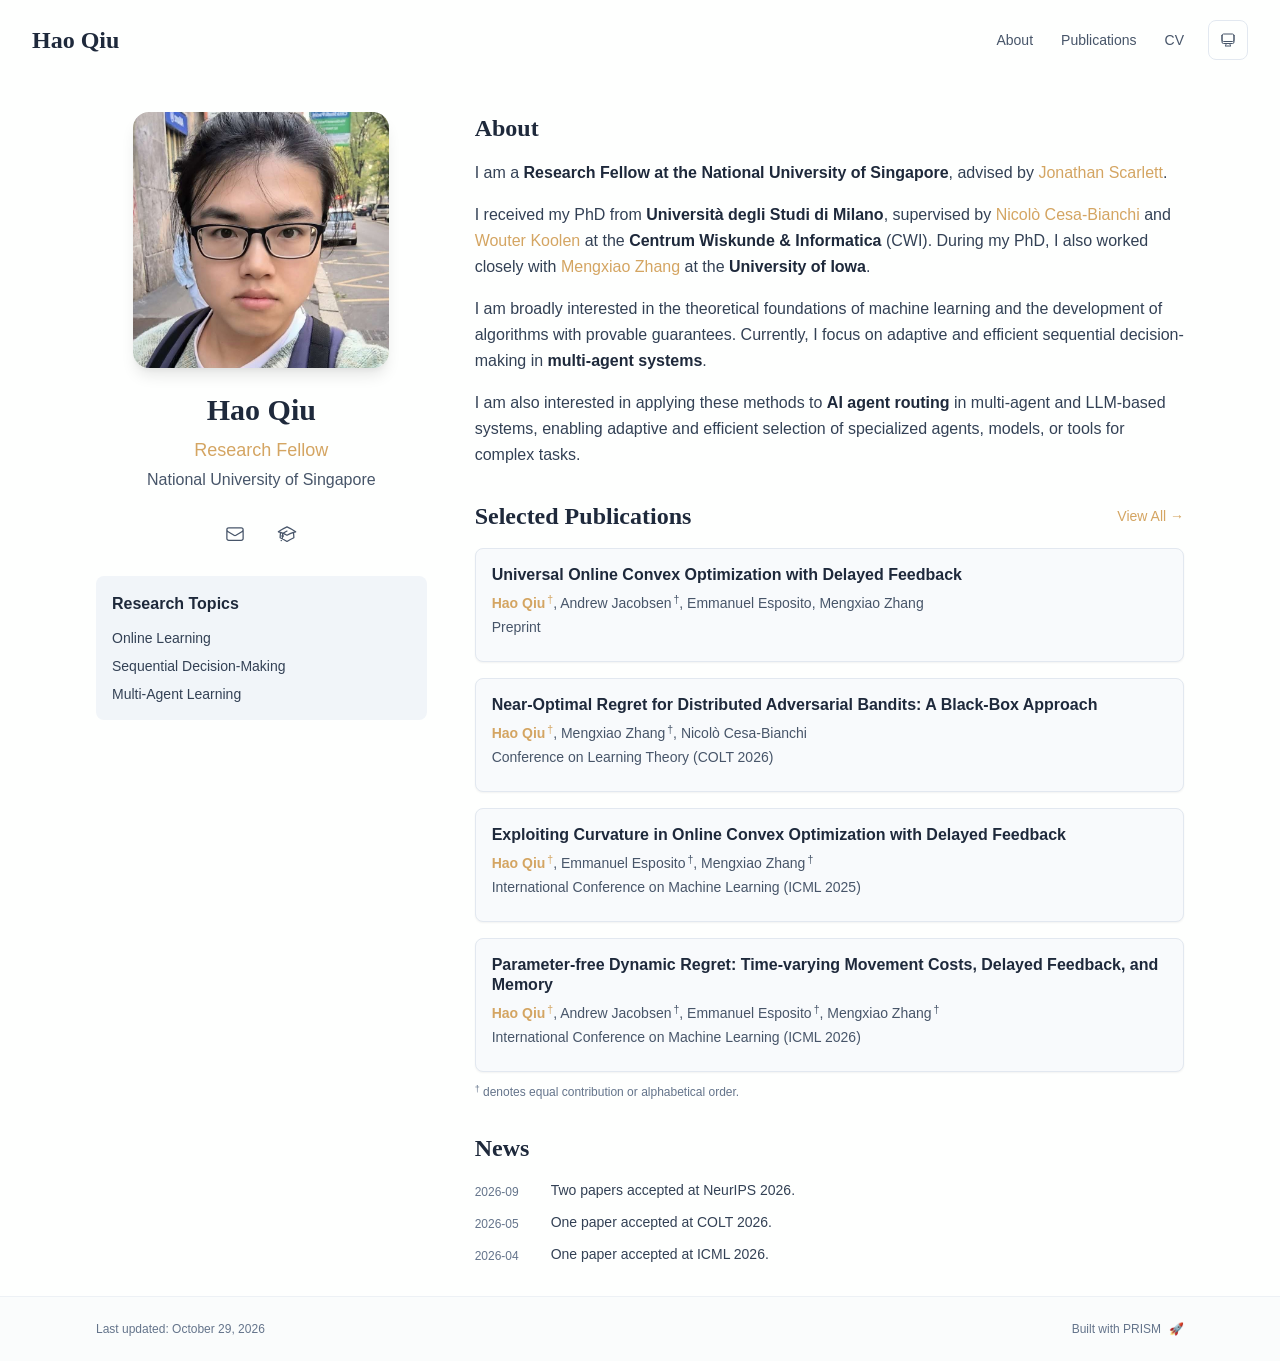
==== commit 3f457efc: "Simplify homepage research overview" ====
--- a/index.html
+++ b/index.html
@@ -61,4 +61,4 @@
     }
   </script><title>Hao Qiu</title><meta name="description" content="Hao Qiu is a Research Fellow at the National University of Singapore and received his PhD from Università degli Studi di Milano."/><meta name="author" content="Hao Qiu"/><meta name="keywords" content="Hao Qiu,PhD,Research,National University of Singapore"/><meta name="creator" content="Hao Qiu"/><meta name="publisher" content="Hao Qiu"/><meta property="og:title" content="Hao Qiu"/><meta property="og:description" content="Hao Qiu is a Research Fellow at the National University of Singapore and received his PhD from Università degli Studi di Milano."/><meta property="og:site_name" content="Hao Qiu&#x27;s Academic Website"/><meta property="og:locale" content="en_US"/><meta property="og:type" content="website"/><meta name="twitter:card" content="summary"/><meta name="twitter:title" content="Hao Qiu"/><meta name="twitter:description" content="Hao Qiu is a Research Fellow at the National University of Singapore and received his PhD from Università degli Studi di Milano."/><link rel="icon" href="/favicon.svg"/><script>document.querySelectorAll('body link[rel="icon"], body link[rel="apple-touch-icon"]').forEach(el => document.head.appendChild(el))</script><script src="/_next/static/chunks/polyfills-42372ed130431b0a.js" noModule=""></script></head><body class="font-sans antialiased"><div style="visibility:hidden"><nav class="fixed top-0 left-0 right-0 z-50" data-headlessui-state=""><div class="transition-all duration-300 ease-out bg-transparent" style="transform:translateY(-100px)"><div class="max-w-7xl mx-auto px-4 sm:px-6 lg:px-8"><div class="flex justify-between items-center h-16 lg:h-20"><div class="flex-shrink-0" tabindex="0"><a class="text-xl lg:text-2xl font-serif font-semibold text-primary hover:text-accent transition-colors duration-200" href="/">Hao Qiu</a></div><div class="hidden lg:block"><div class="ml-10 flex items-center space-x-3"><div class="relative flex items-baseline space-x-1"><a data-nav-href="/" class="relative px-3 py-2 text-sm font-medium rounded-lg transition-colors duration-150 text-primary" href="/">About</a><a data-nav-href="/publications" class="relative px-3 py-2 text-sm font-medium rounded-lg transition-colors duration-150 text-neutral-600" href="/publications/">Publications</a><a data-nav-href="/cv.pdf" class="relative px-3 py-2 text-sm font-medium rounded-lg transition-colors duration-150 text-neutral-600" href="/cv.pdf" target="_blank" rel="noopener noreferrer">CV</a></div><div class="flex items-center justify-center w-10 h-10 rounded-lg border border-neutral-200 dark:border-[rgba(148,163,184,0.24)] bg-background dark:bg-neutral-800"><div class="w-4 h-4 rounded-full bg-neutral-300 animate-pulse"></div></div></div></div><div class="lg:hidden flex items-center space-x-2"><div class="flex items-center justify-center w-10 h-10 rounded-lg border border-neutral-200 dark:border-[rgba(148,163,184,0.24)] bg-background dark:bg-neutral-800"><div class="w-4 h-4 rounded-full bg-neutral-300 animate-pulse"></div></div><button class="inline-flex items-center justify-center p-2 rounded-md text-neutral-600 hover:text-primary hover:bg-neutral-100 dark:hover:bg-neutral-800 focus:outline-none focus:ring-2 focus:ring-inset focus:ring-accent transition-colors duration-200" id="headlessui-disclosure-button-«R7pdb»" type="button" aria-expanded="false" data-headlessui-state=""><span class="sr-only">Open main menu</span><div><svg xmlns="http://www.w3.org/2000/svg" fill="none" viewBox="0 0 24 24" stroke-width="1.5" stroke="currentColor" aria-hidden="true" data-slot="icon" class="block h-6 w-6"><path stroke-linecap="round" stroke-linejoin="round" d="M3.75 6.75h16.5M3.75 12h16.5m-16.5 5.25h16.5"></path></svg></div></button></div></div></div></div></nav><main class="min-h-screen pt-16 lg:pt-20"><div class="max-w-6xl mx-auto px-4 sm:px-6 lg:px-8 py-8 bg-background min-h-screen"><div class="grid grid-cols-1 lg:grid-cols-3 gap-12"><div class="lg:col-span-1"><div class="sticky top-8" style="opacity:0;transform:translateY(20px)"><div class="w-64 h-64 mx-auto mb-6 rounded-2xl overflow-hidden shadow-lg hover:shadow-xl transition-all duration-200 hover:scale-105"><img alt="Hao Qiu" width="256" height="256" decoding="async" data-nimg="1" class="w-full h-full object-cover object-center" style="color:transparent" src="/avatar.jpg"/></div><div class="text-center mb-6"><h1 class="text-3xl font-serif font-bold text-primary mb-2">Hao Qiu</h1><p class="text-lg text-accent font-medium mb-1">Research Fellow</p><p class="text-neutral-600 mb-2">National University of Singapore</p></div><div class="flex flex-wrap justify-center gap-3 sm:gap-4 mb-6 relative px-2"><div class="relative"><button class="p-2 sm:p-2 transition-colors duration-200 text-neutral-600 dark:text-neutral-400 hover:text-accent" aria-label="Email"><svg xmlns="http://www.w3.org/2000/svg" fill="none" viewBox="0 0 24 24" stroke-width="1.5" stroke="currentColor" aria-hidden="true" data-slot="icon" class="h-5 w-5"><path stroke-linecap="round" stroke-linejoin="round" d="M21.75 6.75v10.5a2.25 2.25 0 0 1-2.25 2.25h-15a2.25 2.25 0 0 1-2.25-2.25V6.75m19.5 0A2.25 2.25 0 0 0 19.5 4.5h-15a2.25 2.25 0 0 0-2.25 2.25m19.5 0v.243a2.25 2.25 0 0 1-1.07 1.916l-7.5 4.615a2.25 2.25 0 0 1-2.36 0L3.32 8.91a2.25 2.25 0 0 1-1.07-1.916V6.75"></path></svg></button></div><a href="https://scholar.google.com/citations?user=1qCDd8cAAAAJ&amp;hl=zh-CN" target="_blank" rel="noopener noreferrer" class="p-2 sm:p-2 text-neutral-600 dark:text-neutral-400 hover:text-accent transition-colors duration-200" aria-label="Google Scholar"><svg xmlns="http://www.w3.org/2000/svg" fill="none" viewBox="0 0 24 24" stroke-width="1.5" stroke="currentColor" aria-hidden="true" data-slot="icon" class="h-5 w-5"><path stroke-linecap="round" stroke-linejoin="round" d="M4.26 10.147a60.438 60.438 0 0 0-.491 6.347A48.62 48.62 0 0 1 12 20.904a48.62 48.62 0 0 1 8.232-4.41 60.46 60.46 0 0 0-.491-6.347m-15.482 0a50.636 50.636 0 0 0-2.658-.813A59.906 59.906 0 0 1 12 3.493a59.903 59.903 0 0 1 10.399 5.84c-.896.248-1.783.52-2.658.814m-15.482 0A50.717 50.717 0 0 1 12 13.489a50.702 50.702 0 0 1 7.74-3.342M6.75 15a.75.75 0 1 0 0-1.5.75.75 0 0 0 0 1.5Zm0 0v-3.675A55.378 55.378 0 0 1 12 8.443m-7.007 11.55A5.981 5.981 0 0 0 6.75 15.75v-1.5"></path></svg></a></div><div class="bg-neutral-100 dark:bg-neutral-800 rounded-lg p-4 mb-6 hover:shadow-lg transition-all duration-200 hover:scale-[1.02]"><h3 class="font-semibold text-primary mb-3">Research Topics</h3><div class="space-y-2 text-sm text-neutral-700 dark:text-neutral-500"><div>Online Learning</div><div>Sequential Decision-Making</div><div>Multi-Agent Learning</div></div></div></div></div><div class="lg:col-span-2 space-y-8"><section id="about" class="scroll-mt-24 space-y-8"><section style="opacity:0;transform:translateY(20px)"><h2 class="text-2xl font-serif font-bold text-primary mb-4">About</h2><div class="text-neutral-700 dark:text-neutral-600 leading-relaxed"><p class="mb-4 last:mb-0">I am a <strong class="font-semibold text-primary">Research Fellow at the National University of Singapore</strong>, advised by <a href="https://www.comp.nus.edu.sg/~scarlett/" node="[object Object]" target="_blank" rel="noopener noreferrer" class="text-accent font-medium transition-all duration-200 rounded hover:bg-accent/10 hover:shadow-sm">Jonathan Scarlett</a>.</p>
 <p class="mb-4 last:mb-0">I received my PhD from <strong class="font-semibold text-primary">Università degli Studi di Milano</strong>, supervised by <a href="https://cesa-bianchi.di.unimi.it/index.html" node="[object Object]" target="_blank" rel="noopener noreferrer" class="text-accent font-medium transition-all duration-200 rounded hover:bg-accent/10 hover:shadow-sm">Nicolò Cesa-Bianchi</a> and <a href="https://wouterkoolen.info/" node="[object Object]" target="_blank" rel="noopener noreferrer" class="text-accent font-medium transition-all duration-200 rounded hover:bg-accent/10 hover:shadow-sm">Wouter Koolen</a> at the <strong class="font-semibold text-primary">Centrum Wiskunde &amp; Informatica</strong> (CWI). During my PhD, I also worked closely with <a href="https://mengxiaoz.github.io/" node="[object Object]" target="_blank" rel="noopener noreferrer" class="text-accent font-medium transition-all duration-200 rounded hover:bg-accent/10 hover:shadow-sm">Mengxiao Zhang</a> at the <strong class="font-semibold text-primary">University of Iowa</strong>.</p>
-<p class="mb-4 last:mb-0">I am broadly interested in the theoretical foundations of machine learning and the development of algorithms with provable guarantees. Currently, I focus on adaptive and efficient sequential decision-making in <strong class="font-semibold text-primary">multi-agent systems</strong>. My research topics include:</p><ul class="list-disc pl-6 space-y-2 mb-4"><li><strong class="font-semibold text-primary">Centralized Learning with Asynchronous Feedback:</strong> I develop adaptive online learning methods that integrate asynchronous feedback and exploit unknown problem structure.</li><li><strong class="font-semibold text-primary">Decentralized Learning with Distributed Feedback:</strong> I develop cooperative decision-making methods using local observations and shared information, with guarantees under communication constraints.</li></ul><p class="mb-4 last:mb-0">I am also interested in applying these methods to <strong class="font-semibold text-primary">AI agent routing</strong> in multi-agent and LLM-based systems, enabling adaptive and efficient selection of specialized agents, models, or tools for complex tasks.</p></div></section><section style="opacity:0;transform:translateY(20px)"><div class="flex items-center justify-between mb-4"><h2 class="text-2xl font-serif font-bold text-primary">Selected Publications</h2><a class="text-accent hover:text-accent-dark text-sm font-medium transition-all duration-200 rounded hover:bg-accent/10 hover:shadow-sm" href="/publications/">View All<!-- --> →</a></div><div class="space-y-4"><div class="bg-neutral-50 dark:bg-neutral-800 p-4 rounded-lg shadow-sm border border-neutral-200 dark:border-[rgba(148,163,184,0.24)] hover:shadow-lg transition-all duration-200 hover:scale-[1.02]" style="opacity:0;transform:translateY(20px)"><h3 class="font-semibold text-primary mb-2 leading-tight"><a href="https://arxiv.org/abs/2610.28058" target="_blank" rel="noopener noreferrer" class="hover:text-accent transition-colors">Universal Online Convex Optimization with Delayed Feedback</a></h3><p class="text-sm text-neutral-600 dark:text-neutral-500 mb-1"><span><span class="font-semibold text-accent">Hao Qiu</span><sup class="ml-0.5 text-accent">†</sup>, </span><span><span class="">Andrew Jacobsen</span><sup class="ml-0.5 text-neutral-600 dark:text-neutral-500">†</sup>, </span><span><span class="">Emmanuel Esposito</span>, </span><span><span class="">Mengxiao Zhang</span></span></p><p class="text-sm text-neutral-600 dark:text-neutral-500 mb-2">Preprint</p></div><div class="bg-neutral-50 dark:bg-neutral-800 p-4 rounded-lg shadow-sm border border-neutral-200 dark:border-[rgba(148,163,184,0.24)] hover:shadow-lg transition-all duration-200 hover:scale-[1.02]" style="opacity:0;transform:translateY(20px)"><h3 class="font-semibold text-primary mb-2 leading-tight"><a href="https://arxiv.org/abs/2602.06404" target="_blank" rel="noopener noreferrer" class="hover:text-accent transition-colors">Near-Optimal Regret for Distributed Adversarial Bandits: A Black-Box Approach</a></h3><p class="text-sm text-neutral-600 dark:text-neutral-500 mb-1"><span><span class="font-semibold text-accent">Hao Qiu</span><sup class="ml-0.5 text-accent">†</sup>, </span><span><span class="">Mengxiao Zhang</span><sup class="ml-0.5 text-neutral-600 dark:text-neutral-500">†</sup>, </span><span><span class="">Nicolò Cesa-Bianchi</span></span></p><p class="text-sm text-neutral-600 dark:text-neutral-500 mb-2">Conference on Learning Theory (COLT 2026)</p></div><div class="bg-neutral-50 dark:bg-neutral-800 p-4 rounded-lg shadow-sm border border-neutral-200 dark:border-[rgba(148,163,184,0.24)] hover:shadow-lg transition-all duration-200 hover:scale-[1.02]" style="opacity:0;transform:translateY(20px)"><h3 class="font-semibold text-primary mb-2 leading-tight"><a href="https://arxiv.org/abs/2506.07595" target="_blank" rel="noopener noreferrer" class="hover:text-accent transition-colors">Exploiting Curvature in Online Convex Optimization with Delayed Feedback</a></h3><p class="text-sm text-neutral-600 dark:text-neutral-500 mb-1"><span><span class="font-semibold text-accent">Hao Qiu</span><sup class="ml-0.5 text-accent">†</sup>, </span><span><span class="">Emmanuel Esposito</span><sup class="ml-0.5 text-neutral-600 dark:text-neutral-500">†</sup>, </span><span><span class="">Mengxiao Zhang</span><sup class="ml-0.5 text-neutral-600 dark:text-neutral-500">†</sup></span></p><p class="text-sm text-neutral-600 dark:text-neutral-500 mb-2">International Conference on Machine Learning (ICML 2025)</p></div><div class="bg-neutral-50 dark:bg-neutral-800 p-4 rounded-lg shadow-sm border border-neutral-200 dark:border-[rgba(148,163,184,0.24)] hover:shadow-lg transition-all duration-200 hover:scale-[1.02]" style="opacity:0;transform:translateY(20px)"><h3 class="font-semibold text-primary mb-2 leading-tight"><a href="https://arxiv.org/abs/2602.06902" target="_blank" rel="noopener noreferrer" class="hover:text-accent transition-colors">Parameter-free Dynamic Regret: Time-varying Movement Costs, Delayed Feedback, and Memory</a></h3><p class="text-sm text-neutral-600 dark:text-neutral-500 mb-1"><span><span class="font-semibold text-accent">Hao Qiu</span><sup class="ml-0.5 text-accent">†</sup>, </span><span><span class="">Andrew Jacobsen</span><sup class="ml-0.5 text-neutral-600 dark:text-neutral-500">†</sup>, </span><span><span class="">Emmanuel Esposito</span><sup class="ml-0.5 text-neutral-600 dark:text-neutral-500">†</sup>, </span><span><span class="">Mengxiao Zhang</span><sup class="ml-0.5 text-neutral-600 dark:text-neutral-500">†</sup></span></p><p class="text-sm text-neutral-600 dark:text-neutral-500 mb-2">International Conference on Machine Learning (ICML 2026)</p></div></div><p class="mt-3 text-xs text-neutral-500 dark:text-neutral-400"><sup>†</sup> <!-- -->denotes equal contribution or alphabetical order.</p></section><section style="opacity:0;transform:translateY(20px)"><h2 class="text-2xl font-serif font-bold text-primary mb-4">News</h2><div class="space-y-3"><div class="flex items-start space-x-3"><span class="text-xs text-neutral-500 mt-1 w-16 flex-shrink-0">2026-09</span><p class="text-sm text-neutral-700">Two papers accepted at NeurIPS 2026.</p></div><div class="flex items-start space-x-3"><span class="text-xs text-neutral-500 mt-1 w-16 flex-shrink-0">2026-05</span><p class="text-sm text-neutral-700">One paper accepted at COLT 2026.</p></div><div class="flex items-start space-x-3"><span class="text-xs text-neutral-500 mt-1 w-16 flex-shrink-0">2026-04</span><p class="text-sm text-neutral-700">One paper accepted at ICML 2026.</p></div></div></section></section></div></div></div><!--$--><!--/$--><!--$--><!--/$--></main><footer class="border-t border-neutral-200/50 bg-neutral-50/50 dark:bg-neutral-900/50 dark:border-neutral-700/50"><div class="max-w-6xl mx-auto px-4 sm:px-6 lg:px-8 py-6"><div class="flex flex-col sm:flex-row justify-between items-center gap-2"><p class="text-xs text-neutral-500">Last updated<!-- -->: <!-- -->October 21, 2026</p><p class="text-xs text-neutral-500 flex items-center"><a href="https://github.com/xyjoey/PRISM" target="_blank" rel="noopener noreferrer">Built with PRISM</a><span class="ml-2">🚀</span></p></div></div></footer></div><script src="/_next/static/chunks/webpack-26315814ab64e90c.js" async=""></script><script>(self.__next_f=self.__next_f||[]).push([0])</script><script>self.__next_f.push([1,"1:\"$Sreact.fragment\"\n3:I[4967,[\"888\",\"static/chunks/888-49c37c585af29909.js\",\"842\",\"static/chunks/842-acccbd03236f4dfc.js\",\"800\",\"static/chunks/800-3b8a0f8f7a1401d0.js\",\"177\",\"static/chunks/app/layout-7c42a1c9aaa54ec1.js\"],\"ThemeProvider\"]\n4:I[7040,[\"888\",\"static/chunks/888-49c37c585af29909.js\",\"842\",\"static/chunks/842-acccbd03236f4dfc.js\",\"800\",\"static/chunks/800-3b8a0f8f7a1401d0.js\",\"177\",\"static/chunks/app/layout-7c42a1c9aaa54ec1.js\"],\"LocaleProvider\"]\n5:I[7780,[\"888\",\"static/chunks/888-49c37c585af29909.js\",\"842\",\"static/chunks/842-acccbd03236f4dfc.js\",\"800\",\"static/chunks/800-3b8a0f8f7a1401d0.js\",\"177\",\"static/chunks/app/layout-7c42a1c9aaa54ec1.js\"],\"default\"]\n6:I[1379,[],\"\"]\n7:I[8287,[],\"\"]\n8:I[5364,[\"888\",\"static/chunks/888-49c37c585af29909.js\",\"842\",\"static/chunks/842-acccbd03236f4dfc.js\",\"800\",\"static/chunks/800-3b8a0f8f7a1401d0.js\",\"177\",\"static/chunks/app/layout-7c42a1c9aaa54ec1.js\"],\"default\"]\n9:I[643,[\"888\",\"static/chunks/888-49c37c585af29909.js\",\"271\",\"static/chunks/271-d2ed9885f86d4b56.js\",\"842\",\"static/chunks/842-acccbd03236f4dfc.js\",\"620\",\"static/chunks/620-1c143b6e38920475.js\",\"974\",\"static/chunks/app/page-33ce478a6c151202.js\"],\"default\"]\na:I[8257,[],\"MetadataBoundary\"]\nc:I[8257,[],\"OutletBoundary\"]\nf:I[7295,[],\"AsyncMetadataOutlet\"]\n11:I[8257,[],\"ViewportBoundary\"]\n13:I[1414,[],\"\"]\n:HL[\"/_next/static/css/0f0ed3a03ead60fb.css\",\"style\"]\n2:T5c8,\n    try {\n      const cfg = {\"enabled\":false,\"locales\":[\"en\"],\"defaultLocale\":\"en\",\"mode\":\"fixed\",\"fixedLocale\":\"en\",\"persist\":false,\"switcher\":false,\"labels\":{\"en\":\"English\"}};\n      const storageKey = 'locale-storage';\n      const normalize = (value) => typeof value === 'string' ? value.trim().replace('_', '-').toLowerCase() : '';\n      const matchLocale = (candidate) => {\n        const normalized = normalize(candidate);\n        if (!normalized) return null;\n        if (cfg.locales.includes(normalized)) return normalized;\n        const language = normalized.split('-')[0];\n        if (cfg.locales.includes(language)) return language;\n        return null;\n  "])</script><script>self.__next_f.push([1,"    };\n\n      let resolved = null;\n\n      if (!cfg.enabled) {\n        resolved = cfg.defaultLocale;\n      } else if (cfg.persist) {\n        resolved = matchLocale(localStorage.getItem(storageKey));\n      }\n\n      if (!resolved) {\n        if (cfg.mode === 'fixed') {\n          resolved = cfg.fixedLocale;\n        } else {\n          resolved = matchLocale(navigator.language);\n        }\n      }\n\n      if (!resolved) {\n        resolved = cfg.defaultLocale;\n      }\n\n      const root = document.documentElement;\n      root.lang = resolved;\n      root.setAttribute('data-locale', resolved);\n\n      if (cfg.persist) {\n        localStorage.setItem(storageKey, resolved);\n      }\n    } catch (e) {\n      const root = document.documentElement;\n      root.lang = 'en';\n      root.setAttribute('data-locale', 'en');\n    }\n  "])</script><script>self.__next_f.push([1,"0:{\"P\":null,\"b\":\"4PyNMyWjgPs3dt6mYCtUz\",\"p\":\"\",\"c\":[\"\",\"\"],\"i\":false,\"f\":[[[\"\",{\"children\":[\"__PAGE__\",{}]},\"$undefined\",\"$undefined\",true],[\"\",[\"$\",\"$1\",\"c\",{\"children\":[[[\"$\",\"link\",\"0\",{\"rel\":\"stylesheet\",\"href\":\"/_next/static/css/0f0ed3a03ead60fb.css\",\"precedence\":\"next\",\"crossOrigin\":\"$undefined\",\"nonce\":\"$undefined\"}]],[\"$\",\"html\",null,{\"lang\":\"en\",\"className\":\"scroll-smooth\",\"suppressHydrationWarning\":true,\"children\":[[\"$\",\"head\",null,{\"children\":[[\"$\",\"link\",null,{\"rel\":\"icon\",\"href\":\"/favicon.svg\",\"type\":\"image/svg+xml\"}],[\"$\",\"script\",null,{\"dangerouslySetInnerHTML\":{\"__html\":\"\\n              try {\\n                const theme = localStorage.getItem('theme-storage');\\n                const parsed = theme ? JSON.parse(theme) : null;\\n                const setting = parsed?.state?.theme || 'system';\\n                const prefersDark = typeof window !== 'undefined' && window.matchMedia && window.matchMedia('(prefers-color-scheme: dark)').matches;\\n                const effective = setting === 'dark' ? 'dark' : (setting === 'light' ? 'light' : (prefersDark ? 'dark' : 'light'));\\n                var root = document.documentElement;\\n                root.classList.add(effective);\\n                root.setAttribute('data-theme', effective);\\n              } catch (e) {\\n                var root = document.documentElement;\\n                root.classList.add('light');\\n                root.setAttribute('data-theme', 'light');\\n              }\\n            \"}}],[\"$\",\"script\",null,{\"dangerouslySetInnerHTML\":{\"__html\":\"$2\"}}]]}],[\"$\",\"body\",null,{\"className\":\"font-sans antialiased\",\"children\":[\"$\",\"$L3\",null,{\"children\":[\"$\",\"$L4\",null,{\"config\":{\"enabled\":false,\"locales\":[\"en\"],\"defaultLocale\":\"en\",\"mode\":\"fixed\",\"fixedLocale\":\"en\",\"persist\":false,\"switcher\":false,\"labels\":{\"en\":\"English\"}},\"children\":[[\"$\",\"$L5\",null,{\"items\":[{\"title\":\"About\",\"type\":\"page\",\"target\":\"about\",\"href\":\"/\"},{\"title\":\"Publications\",\"type\":\"page\",\"target\":\"publications\",\"href\":\"/publications\"},{\"title\":\"CV\",\"type\":\"link\",\"target\":\"cv\",\"href\":\"/cv.pdf\"}],\"siteTitle\":\"Hao Qiu\",\"enableOnePageMode\":false,\"i18n\":\"$0:f:0:1:1:props:children:1:props:children:1:props:children:props:children:props:config\",\"itemsByLocale\":{\"en\":[{\"title\":\"About\",\"type\":\"page\",\"target\":\"about\",\"href\":\"/\"},{\"title\":\"Publications\",\"type\":\"page\",\"target\":\"publications\",\"href\":\"/publications\"},{\"title\":\"CV\",\"type\":\"link\",\"target\":\"cv\",\"href\":\"/cv.pdf\"}]},\"siteTitleByLocale\":{\"en\":\"Hao Qiu\"}}],[\"$\",\"main\",null,{\"className\":\"min-h-screen pt-16 lg:pt-20\",\"children\":[\"$\",\"$L6\",null,{\"parallelRouterKey\":\"children\",\"error\":\"$undefined\",\"errorStyles\":\"$undefined\",\"errorScripts\":\"$undefined\",\"template\":[\"$\",\"$L7\",null,{}],\"templateStyles\":\"$undefined\",\"templateScripts\":\"$undefined\",\"notFound\":[[[\"$\",\"title\",null,{\"children\":\"404: This page could not be found.\"}],[\"$\",\"div\",null,{\"style\":{\"fontFamily\":\"system-ui,\\\"Segoe UI\\\",Roboto,Helvetica,Arial,sans-serif,\\\"Apple Color Emoji\\\",\\\"Segoe UI Emoji\\\"\",\"height\":\"100vh\",\"textAlign\":\"center\",\"display\":\"flex\",\"flexDirection\":\"column\",\"alignItems\":\"center\",\"justifyContent\":\"center\"},\"children\":[\"$\",\"div\",null,{\"children\":[[\"$\",\"style\",null,{\"dangerouslySetInnerHTML\":{\"__html\":\"body{color:#000;background:#fff;margin:0}.next-error-h1{border-right:1px solid rgba(0,0,0,.3)}@media (prefers-color-scheme:dark){body{color:#fff;background:#000}.next-error-h1{border-right:1px solid rgba(255,255,255,.3)}}\"}}],[\"$\",\"h1\",null,{\"className\":\"next-error-h1\",\"style\":{\"display\":\"inline-block\",\"margin\":\"0 20px 0 0\",\"padding\":\"0 23px 0 0\",\"fontSize\":24,\"fontWeight\":500,\"verticalAlign\":\"top\",\"lineHeight\":\"49px\"},\"children\":404}],[\"$\",\"div\",null,{\"style\":{\"display\":\"inline-block\"},\"children\":[\"$\",\"h2\",null,{\"style\":{\"fontSize\":14,\"fontWeight\":400,\"lineHeight\":\"49px\",\"margin\":0},\"children\":\"This page could not be found.\"}]}]]}]}]],[]],\"forbidden\":\"$undefined\",\"unauthorized\":\"$undefined\"}]}],[\"$\",\"$L8\",null,{\"lastUpdated\":\"October 21, 2026\",\"lastUpdatedByLocale\":{\"en\":\"October 21, 2026\"},\"defaultLocale\":\"en\"}]]}]}]}]]}]]}],{\"children\":[\"__PAGE__\",[\"$\",\"$1\",\"c\",{\"children\":[[\"$\",\"$L9\",null,{\"dataByLocale\":{\"en\":{\"author\":{\"name\":\"Hao Qiu\",\"title\":\"Research Fellow\",\"institution\":\"National University of Singapore\",\"avatar\":\"/avatar.jpg\"},\"social\":{\"email\":\"qiuhaosai@gmail.com\",\"google_scholar\":\"https://scholar.google.com/citations?user=1qCDd8cAAAAJ&hl=zh-CN\"},\"features\":{\"enable_likes\":false,\"enable_one_page_mode\":false},\"enableOnePageMode\":false,\"researchInterests\":[\"Online Learning\",\"Sequential Decision-Making\",\"Multi-Agent Learning\"],\"pagesToShow\":[{\"type\":\"about\",\"id\":\"about\",\"sections\":[{\"id\":\"about\",\"type\":\"markdown\",\"source\":\"bio.md\",\"title\":\"About\",\"content\":\"I am a **Research Fellow at the National University of Singapore**, advised by [Jonathan Scarlett](https://www.comp.nus.edu.sg/~scarlett/).\\n\\nI received my PhD from **Università degli Studi di Milano**, supervised by [Nicolò Cesa-Bianchi](https://cesa-bianchi.di.unimi.it/index.html) and [Wouter Koolen](https://wouterkoolen.info/) at the **Centrum Wiskunde & Informatica** (CWI). During my PhD, I also worked closely with [Mengxiao Zhang](https://mengxiaoz.github.io/) at the **University of Iowa**.\\n\\nI am broadly interested in the theoretical foundations of machine learning and the development of algorithms with provable guarantees. Currently, I focus on adaptive and efficient sequential decision-making in **multi-agent systems**. My research topics include:\\n\\n- **Centralized Learning with Asynchronous Feedback:** I develop adaptive online learning methods that integrate asynchronous feedback and exploit unknown problem structure.\\n- **Decentralized Learning with Distributed Feedback:** I develop cooperative decision-making methods using local observations and shared information, with guarantees under communication constraints.\\n\\nI am also interested in applying these methods to **AI agent routing** in multi-agent and LLM-based systems, enabling adaptive and efficient selection of specialized agents, models, or tools for complex tasks.\\n\"},{\"id\":\"featured_publications\",\"type\":\"publications\",\"title\":\"Selected Publications\",\"filter\":\"selected\",\"limit\":4,\"publications\":[{\"id\":\"qiu2026universaldelayed\",\"title\":\"Universal Online Convex Optimization with Delayed Feedback\",\"titleNodes\":[{\"type\":\"text\",\"text\":\"Universal Online Convex Optimization with Delayed Feedback\"}],\"authors\":[{\"name\":\"Hao Qiu\",\"isHighlighted\":true,\"isCorresponding\":false,\"isEqualContribution\":true},{\"name\":\"Andrew Jacobsen\",\"isHighlighted\":false,\"isCorresponding\":false,\"isEqualContribution\":true},{\"name\":\"Emmanuel Esposito\",\"isHighlighted\":false,\"isCorresponding\":false,\"isEqualContribution\":false},{\"name\":\"Mengxiao Zhang\",\"isHighlighted\":false,\"isCorresponding\":false,\"isEqualContribution\":false}],\"year\":2026,\"type\":\"preprint\",\"status\":\"published\",\"tags\":[\"Machine Learning\",\"Online Optimization\",\"Delayed Feedback\"],\"keywords\":[\"Machine Learning\",\"Online Optimization\",\"Delayed Feedback\"],\"researchArea\":\"machine-learning\",\"journal\":\"arXiv preprint arXiv:2610.28058\",\"conference\":\"\",\"url\":\"https://arxiv.org/abs/2610.28058\",\"abstract\":\"\",\"description\":\"\",\"publishedDate\":\"2026-10-20\",\"selected\":true,\"bibtex\":\"@misc{qiu2026universaldelayed,\\n  title = {Universal Online Convex Optimization With Delayed Feedback},\\n  author = {Hao Qiu and Andrew Jacobsen and Emmanuel Esposito and Mengxiao Zhang},\\n  year = {2026},\\n  eprint = {2610.28058},\\n  archivePrefix = {arXiv},\\n  primaryClass = {cs.LG},\\n  url = {https://arxiv.org/abs/2610.28058}\\n}\",\"selectedOrder\":1,\"displayVenue\":\"Preprint\"},{\"id\":\"qiu2026distributedbandits\",\"title\":\"Near-Optimal Regret for Distributed Adversarial Bandits: A Black-Box Approach\",\"titleNodes\":[{\"type\":\"text\",\"text\":\"Near-Optimal Regret for Distributed Adversarial Bandits: A Black-Box Approach\"}],\"authors\":[{\"name\":\"Hao Qiu\",\"isHighlighted\":true,\"isCorresponding\":false,\"isEqualContribution\":true},{\"name\":\"Mengxiao Zhang\",\"isHighlighted\":false,\"isCorresponding\":false,\"isEqualContribution\":true},{\"name\":\"Nicolò Cesa-Bianchi\",\"isHighlighted\":false,\"isCorresponding\":false,\"isEqualContribution\":false}],\"year\":2026,\"type\":\"conference\",\"status\":\"published\",\"tags\":[\"Machine Learning\",\"Distributed Learning\",\"Adversarial Bandits\",\"Regret Analysis\"],\"keywords\":[\"Machine Learning\",\"Distributed Learning\",\"Adversarial Bandits\",\"Regret Analysis\"],\"researchArea\":\"machine-learning\",\"journal\":\"\",\"conference\":\"Conference on Learning Theory (COLT)\",\"volume\":\"336\",\"pages\":\"5465--5517\",\"url\":\"https://arxiv.org/abs/2602.06404\",\"abstract\":\"\",\"description\":\"\",\"publishedDate\":\"2026-06-29\",\"selected\":true,\"selectedOrder\":2,\"bibtex\":\"@inproceedings{qiu2026distributedbandits,\\n  title = {Near-Optimal Regret for Distributed Adversarial Bandits: A Black-Box Approach},\\n  author = {Hao Qiu and Mengxiao Zhang and Nicolò Cesa-Bianchi},\\n  year = {2026},\\n  booktitle = {Conference on Learning Theory (COLT)},\\n  pages = {5465--5517},\\n  volume = {336},\\n  series = {Proceedings of Machine Learning Research},\\n  publisher = {PMLR},\\n  url = {https://arxiv.org/abs/2602.06404}\\n}\"},{\"id\":\"qiu2025curvature\",\"title\":\"Exploiting Curvature in Online Convex Optimization with Delayed Feedback\",\"titleNodes\":[{\"type\":\"text\",\"text\":\"Exploiting Curvature in Online Convex Optimization with Delayed Feedback\"}],\"authors\":[{\"name\":\"Hao Qiu\",\"isHighlighted\":true,\"isCorresponding\":false,\"isEqualContribution\":true},{\"name\":\"Emmanuel Esposito\",\"isHighlighted\":false,\"isCorresponding\":false,\"isEqualContribution\":true},{\"name\":\"Mengxiao Zhang\",\"isHighlighted\":false,\"isCorresponding\":false,\"isEqualContribution\":true}],\"year\":2025,\"type\":\"conference\",\"status\":\"published\",\"tags\":[\"Machine Learning\",\"Online Learning\",\"Online Convex Optimization\",\"Delayed Feedback\"],\"keywords\":[\"Machine Learning\",\"Online Learning\",\"Online Convex Optimization\",\"Delayed Feedback\"],\"researchArea\":\"machine-learning\",\"journal\":\"\",\"conference\":\"International Conference on Machine Learning (ICML)\",\"volume\":\"267\",\"pages\":\"50448--50479\",\"url\":\"https://arxiv.org/abs/2506.07595\",\"abstract\":\"\",\"description\":\"\",\"publishedDate\":\"2025-07-13\",\"selected\":true,\"selectedOrder\":3,\"bibtex\":\"@inproceedings{qiu2025curvature,\\n  title = {Exploiting Curvature in Online Convex Optimization with Delayed Feedback},\\n  author = {Hao Qiu and Emmanuel Esposito and Mengxiao Zhang},\\n  year = {2025},\\n  booktitle = {International Conference on Machine Learning (ICML)},\\n  pages = {50448--50479},\\n  volume = {267},\\n  series = {Proceedings of Machine Learning Research},\\n  publisher = {PMLR},\\n  url = {https://arxiv.org/abs/2506.07595}\\n}\"},{\"id\":\"qiu2026parameterfree\",\"title\":\"Parameter-free Dynamic Regret: Time-varying Movement Costs, Delayed Feedback, and Memory\",\"titleNodes\":[{\"type\":\"text\",\"text\":\"Parameter-free Dynamic Regret: Time-varying Movement Costs, Delayed Feedback, and Memory\"}],\"authors\":[{\"name\":\"Hao Qiu\",\"isHighlighted\":true,\"isCorresponding\":false,\"isEqualContribution\":true},{\"name\":\"Andrew Jacobsen\",\"isHighlighted\":false,\"isCorresponding\":false,\"isEqualContribution\":true},{\"name\":\"Emmanuel Esposito\",\"isHighlighted\":false,\"isCorresponding\":false,\"isEqualContribution\":true},{\"name\":\"Mengxiao Zhang\",\"isHighlighted\":false,\"isCorresponding\":false,\"isEqualContribution\":true}],\"year\":2026,\"type\":\"conference\",\"status\":\"published\",\"tags\":[\"Machine Learning\",\"Online Learning\",\"Dynamic Regret\",\"Delayed Feedback\"],\"keywords\":[\"Machine Learning\",\"Online Learning\",\"Dynamic Regret\",\"Delayed Feedback\"],\"researchArea\":\"machine-learning\",\"journal\":\"\",\"conference\":\"International Conference on Machine Learning (ICML)\",\"volume\":\"306\",\"url\":\"https://arxiv.org/abs/2602.06902\",\"abstract\":\"\",\"description\":\"\",\"publishedDate\":\"2026-07-06\",\"selected\":true,\"selectedOrder\":4,\"bibtex\":\"@inproceedings{qiu2026parameterfree,\\n  title = {Parameter-free Dynamic Regret: Time-varying Movement Costs, Delayed Feedback, and Memory},\\n  author = {Hao Qiu and Andrew Jacobsen and Emmanuel Esposito and Mengxiao Zhang},\\n  year = {2026},\\n  booktitle = {International Conference on Machine Learning (ICML)},\\n  volume = {306},\\n  series = {Proceedings of Machine Learning Research},\\n  publisher = {PMLR},\\n  url = {https://arxiv.org/abs/2602.06902}\\n}\"}]},{\"id\":\"news\",\"type\":\"list\",\"title\":\"News\",\"source\":\"news.toml\",\"items\":[{\"date\":\"2026-09\",\"content\":\"Two papers accepted at NeurIPS 2026.\"},{\"date\":\"2026-05\",\"content\":\"One paper accepted at COLT 2026.\"},{\"date\":\"2026-04\",\"content\":\"One paper accepted at ICML 2026.\"}]}]}]}},\"defaultLocale\":\"en\"}],[\"$\",\"$La\",null,{\"children\":\"$Lb\"}],null,[\"$\",\"$Lc\",null,{\"children\":[\"$Ld\",\"$Le\",[\"$\",\"$Lf\",null,{\"promise\":\"$@10\"}]]}]]}],{},null,false]},null,false],[\"$\",\"$1\",\"h\",{\"children\":[null,[\"$\",\"$1\",\"fzX0n_hZYVjwOl7uZLFU1\",{\"children\":[[\"$\",\"$L11\",null,{\"children\":\"$L12\"}],null]}],null]}],false]],\"m\":\"$undefined\",\"G\":[\"$13\",\"$undefined\"],\"s\":false,\"S\":true}\n"])</script><script>self.__next_f.push([1,"14:\"$Sreact.suspense\"\n15:I[7295,[],\"AsyncMetadata\"]\nb:[\"$\",\"$14\",null,{\"fallback\":null,\"children\":[\"$\",\"$L15\",null,{\"promise\":\"$@16\"}]}]\n"])</script><script>self.__next_f.push([1,"e:null\n"])</script><script>self.__next_f.push([1,"12:[[\"$\",\"meta\",\"0\",{\"charSet\":\"utf-8\"}],[\"$\",\"meta\",\"1\",{\"name\":\"viewport\",\"content\":\"width=device-width, initial-scale=1\"}]]\nd:null\n"])</script><script>self.__next_f.push([1,"16:{\"metadata\":[[\"$\",\"title\",\"0\",{\"children\":\"Hao Qiu\"}],[\"$\",\"meta\",\"1\",{\"name\":\"description\",\"content\":\"Hao Qiu is a Research Fellow at the National University of Singapore and received his PhD from Università degli Studi di Milano.\"}],[\"$\",\"meta\",\"2\",{\"name\":\"author\",\"content\":\"Hao Qiu\"}],[\"$\",\"meta\",\"3\",{\"name\":\"keywords\",\"content\":\"Hao Qiu,PhD,Research,National University of Singapore\"}],[\"$\",\"meta\",\"4\",{\"name\":\"creator\",\"content\":\"Hao Qiu\"}],[\"$\",\"meta\",\"5\",{\"name\":\"publisher\",\"content\":\"Hao Qiu\"}],[\"$\",\"meta\",\"6\",{\"property\":\"og:title\",\"content\":\"Hao Qiu\"}],[\"$\",\"meta\",\"7\",{\"property\":\"og:description\",\"content\":\"Hao Qiu is a Research Fellow at the National University of Singapore and received his PhD from Università degli Studi di Milano.\"}],[\"$\",\"meta\",\"8\",{\"property\":\"og:site_name\",\"content\":\"Hao Qiu's Academic Website\"}],[\"$\",\"meta\",\"9\",{\"property\":\"og:locale\",\"content\":\"en_US\"}],[\"$\",\"meta\",\"10\",{\"property\":\"og:type\",\"content\":\"website\"}],[\"$\",\"meta\",\"11\",{\"name\":\"twitter:card\",\"content\":\"summary\"}],[\"$\",\"meta\",\"12\",{\"name\":\"twitter:title\",\"content\":\"Hao Qiu\"}],[\"$\",\"meta\",\"13\",{\"name\":\"twitter:description\",\"content\":\"Hao Qiu is a Research Fellow at the National University of Singapore and received his PhD from Università degli Studi di Milano.\"}],[\"$\",\"link\",\"14\",{\"rel\":\"icon\",\"href\":\"/favicon.svg\"}]],\"error\":null,\"digest\":\"$undefined\"}\n10:{\"metadata\":\"$16:metadata\",\"error\":null,\"digest\":\"$undefined\"}\n"])</script></body></html>+<p class="mb-4 last:mb-0">I am broadly interested in the theoretical foundations of machine learning and the development of algorithms with provable guarantees. Currently, I focus on adaptive and efficient sequential decision-making in <strong class="font-semibold text-primary">multi-agent systems</strong>.</p><p class="mb-4 last:mb-0">I am also interested in applying these methods to <strong class="font-semibold text-primary">AI agent routing</strong> in multi-agent and LLM-based systems, enabling adaptive and efficient selection of specialized agents, models, or tools for complex tasks.</p></div></section><section style="opacity:0;transform:translateY(20px)"><div class="flex items-center justify-between mb-4"><h2 class="text-2xl font-serif font-bold text-primary">Selected Publications</h2><a class="text-accent hover:text-accent-dark text-sm font-medium transition-all duration-200 rounded hover:bg-accent/10 hover:shadow-sm" href="/publications/">View All<!-- --> →</a></div><div class="space-y-4"><div class="bg-neutral-50 dark:bg-neutral-800 p-4 rounded-lg shadow-sm border border-neutral-200 dark:border-[rgba(148,163,184,0.24)] hover:shadow-lg transition-all duration-200 hover:scale-[1.02]" style="opacity:0;transform:translateY(20px)"><h3 class="font-semibold text-primary mb-2 leading-tight"><a href="https://arxiv.org/abs/2610.28058" target="_blank" rel="noopener noreferrer" class="hover:text-accent transition-colors">Universal Online Convex Optimization with Delayed Feedback</a></h3><p class="text-sm text-neutral-600 dark:text-neutral-500 mb-1"><span><span class="font-semibold text-accent">Hao Qiu</span><sup class="ml-0.5 text-accent">†</sup>, </span><span><span class="">Andrew Jacobsen</span><sup class="ml-0.5 text-neutral-600 dark:text-neutral-500">†</sup>, </span><span><span class="">Emmanuel Esposito</span>, </span><span><span class="">Mengxiao Zhang</span></span></p><p class="text-sm text-neutral-600 dark:text-neutral-500 mb-2">Preprint</p></div><div class="bg-neutral-50 dark:bg-neutral-800 p-4 rounded-lg shadow-sm border border-neutral-200 dark:border-[rgba(148,163,184,0.24)] hover:shadow-lg transition-all duration-200 hover:scale-[1.02]" style="opacity:0;transform:translateY(20px)"><h3 class="font-semibold text-primary mb-2 leading-tight"><a href="https://arxiv.org/abs/2602.06404" target="_blank" rel="noopener noreferrer" class="hover:text-accent transition-colors">Near-Optimal Regret for Distributed Adversarial Bandits: A Black-Box Approach</a></h3><p class="text-sm text-neutral-600 dark:text-neutral-500 mb-1"><span><span class="font-semibold text-accent">Hao Qiu</span><sup class="ml-0.5 text-accent">†</sup>, </span><span><span class="">Mengxiao Zhang</span><sup class="ml-0.5 text-neutral-600 dark:text-neutral-500">†</sup>, </span><span><span class="">Nicolò Cesa-Bianchi</span></span></p><p class="text-sm text-neutral-600 dark:text-neutral-500 mb-2">Conference on Learning Theory (COLT 2026)</p></div><div class="bg-neutral-50 dark:bg-neutral-800 p-4 rounded-lg shadow-sm border border-neutral-200 dark:border-[rgba(148,163,184,0.24)] hover:shadow-lg transition-all duration-200 hover:scale-[1.02]" style="opacity:0;transform:translateY(20px)"><h3 class="font-semibold text-primary mb-2 leading-tight"><a href="https://arxiv.org/abs/2506.07595" target="_blank" rel="noopener noreferrer" class="hover:text-accent transition-colors">Exploiting Curvature in Online Convex Optimization with Delayed Feedback</a></h3><p class="text-sm text-neutral-600 dark:text-neutral-500 mb-1"><span><span class="font-semibold text-accent">Hao Qiu</span><sup class="ml-0.5 text-accent">†</sup>, </span><span><span class="">Emmanuel Esposito</span><sup class="ml-0.5 text-neutral-600 dark:text-neutral-500">†</sup>, </span><span><span class="">Mengxiao Zhang</span><sup class="ml-0.5 text-neutral-600 dark:text-neutral-500">†</sup></span></p><p class="text-sm text-neutral-600 dark:text-neutral-500 mb-2">International Conference on Machine Learning (ICML 2025)</p></div><div class="bg-neutral-50 dark:bg-neutral-800 p-4 rounded-lg shadow-sm border border-neutral-200 dark:border-[rgba(148,163,184,0.24)] hover:shadow-lg transition-all duration-200 hover:scale-[1.02]" style="opacity:0;transform:translateY(20px)"><h3 class="font-semibold text-primary mb-2 leading-tight"><a href="https://arxiv.org/abs/2602.06902" target="_blank" rel="noopener noreferrer" class="hover:text-accent transition-colors">Parameter-free Dynamic Regret: Time-varying Movement Costs, Delayed Feedback, and Memory</a></h3><p class="text-sm text-neutral-600 dark:text-neutral-500 mb-1"><span><span class="font-semibold text-accent">Hao Qiu</span><sup class="ml-0.5 text-accent">†</sup>, </span><span><span class="">Andrew Jacobsen</span><sup class="ml-0.5 text-neutral-600 dark:text-neutral-500">†</sup>, </span><span><span class="">Emmanuel Esposito</span><sup class="ml-0.5 text-neutral-600 dark:text-neutral-500">†</sup>, </span><span><span class="">Mengxiao Zhang</span><sup class="ml-0.5 text-neutral-600 dark:text-neutral-500">†</sup></span></p><p class="text-sm text-neutral-600 dark:text-neutral-500 mb-2">International Conference on Machine Learning (ICML 2026)</p></div></div><p class="mt-3 text-xs text-neutral-500 dark:text-neutral-400"><sup>†</sup> <!-- -->denotes equal contribution or alphabetical order.</p></section><section style="opacity:0;transform:translateY(20px)"><h2 class="text-2xl font-serif font-bold text-primary mb-4">News</h2><div class="space-y-3"><div class="flex items-start space-x-3"><span class="text-xs text-neutral-500 mt-1 w-16 flex-shrink-0">2026-09</span><p class="text-sm text-neutral-700">Two papers accepted at NeurIPS 2026.</p></div><div class="flex items-start space-x-3"><span class="text-xs text-neutral-500 mt-1 w-16 flex-shrink-0">2026-05</span><p class="text-sm text-neutral-700">One paper accepted at COLT 2026.</p></div><div class="flex items-start space-x-3"><span class="text-xs text-neutral-500 mt-1 w-16 flex-shrink-0">2026-04</span><p class="text-sm text-neutral-700">One paper accepted at ICML 2026.</p></div></div></section></section></div></div></div><!--$--><!--/$--><!--$--><!--/$--></main><footer class="border-t border-neutral-200/50 bg-neutral-50/50 dark:bg-neutral-900/50 dark:border-neutral-700/50"><div class="max-w-6xl mx-auto px-4 sm:px-6 lg:px-8 py-6"><div class="flex flex-col sm:flex-row justify-between items-center gap-2"><p class="text-xs text-neutral-500">Last updated<!-- -->: <!-- -->October 29, 2026</p><p class="text-xs text-neutral-500 flex items-center"><a href="https://github.com/xyjoey/PRISM" target="_blank" rel="noopener noreferrer">Built with PRISM</a><span class="ml-2">🚀</span></p></div></div></footer></div><script src="/_next/static/chunks/webpack-26315814ab64e90c.js" async=""></script><script>(self.__next_f=self.__next_f||[]).push([0])</script><script>self.__next_f.push([1,"1:\"$Sreact.fragment\"\n3:I[4967,[\"888\",\"static/chunks/888-49c37c585af29909.js\",\"842\",\"static/chunks/842-acccbd03236f4dfc.js\",\"800\",\"static/chunks/800-3b8a0f8f7a1401d0.js\",\"177\",\"static/chunks/app/layout-7c42a1c9aaa54ec1.js\"],\"ThemeProvider\"]\n4:I[7040,[\"888\",\"static/chunks/888-49c37c585af29909.js\",\"842\",\"static/chunks/842-acccbd03236f4dfc.js\",\"800\",\"static/chunks/800-3b8a0f8f7a1401d0.js\",\"177\",\"static/chunks/app/layout-7c42a1c9aaa54ec1.js\"],\"LocaleProvider\"]\n5:I[7780,[\"888\",\"static/chunks/888-49c37c585af29909.js\",\"842\",\"static/chunks/842-acccbd03236f4dfc.js\",\"800\",\"static/chunks/800-3b8a0f8f7a1401d0.js\",\"177\",\"static/chunks/app/layout-7c42a1c9aaa54ec1.js\"],\"default\"]\n6:I[1379,[],\"\"]\n7:I[8287,[],\"\"]\n8:I[5364,[\"888\",\"static/chunks/888-49c37c585af29909.js\",\"842\",\"static/chunks/842-acccbd03236f4dfc.js\",\"800\",\"static/chunks/800-3b8a0f8f7a1401d0.js\",\"177\",\"static/chunks/app/layout-7c42a1c9aaa54ec1.js\"],\"default\"]\n9:I[643,[\"888\",\"static/chunks/888-49c37c585af29909.js\",\"271\",\"static/chunks/271-d2ed9885f86d4b56.js\",\"842\",\"static/chunks/842-acccbd03236f4dfc.js\",\"620\",\"static/chunks/620-1c143b6e38920475.js\",\"974\",\"static/chunks/app/page-33ce478a6c151202.js\"],\"default\"]\na:I[8257,[],\"MetadataBoundary\"]\nc:I[8257,[],\"OutletBoundary\"]\nf:I[7295,[],\"AsyncMetadataOutlet\"]\n11:I[8257,[],\"ViewportBoundary\"]\n13:I[1414,[],\"\"]\n:HL[\"/_next/static/css/0f0ed3a03ead60fb.css\",\"style\"]\n2:T5c8,\n    try {\n      const cfg = {\"enabled\":false,\"locales\":[\"en\"],\"defaultLocale\":\"en\",\"mode\":\"fixed\",\"fixedLocale\":\"en\",\"persist\":false,\"switcher\":false,\"labels\":{\"en\":\"English\"}};\n      const storageKey = 'locale-storage';\n      const normalize = (value) => typeof value === 'string' ? value.trim().replace('_', '-').toLowerCase() : '';\n      const matchLocale = (candidate) => {\n        const normalized = normalize(candidate);\n        if (!normalized) return null;\n        if (cfg.locales.includes(normalized)) return normalized;\n        const language = normalized.split('-')[0];\n        if (cfg.locales.includes(language)) return language;\n        return null;\n  "])</script><script>self.__next_f.push([1,"    };\n\n      let resolved = null;\n\n      if (!cfg.enabled) {\n        resolved = cfg.defaultLocale;\n      } else if (cfg.persist) {\n        resolved = matchLocale(localStorage.getItem(storageKey));\n      }\n\n      if (!resolved) {\n        if (cfg.mode === 'fixed') {\n          resolved = cfg.fixedLocale;\n        } else {\n          resolved = matchLocale(navigator.language);\n        }\n      }\n\n      if (!resolved) {\n        resolved = cfg.defaultLocale;\n      }\n\n      const root = document.documentElement;\n      root.lang = resolved;\n      root.setAttribute('data-locale', resolved);\n\n      if (cfg.persist) {\n        localStorage.setItem(storageKey, resolved);\n      }\n    } catch (e) {\n      const root = document.documentElement;\n      root.lang = 'en';\n      root.setAttribute('data-locale', 'en');\n    }\n  "])</script><script>self.__next_f.push([1,"0:{\"P\":null,\"b\":\"4PyNMyWjgPs3dt6mYCtUz\",\"p\":\"\",\"c\":[\"\",\"\"],\"i\":false,\"f\":[[[\"\",{\"children\":[\"__PAGE__\",{}]},\"$undefined\",\"$undefined\",true],[\"\",[\"$\",\"$1\",\"c\",{\"children\":[[[\"$\",\"link\",\"0\",{\"rel\":\"stylesheet\",\"href\":\"/_next/static/css/0f0ed3a03ead60fb.css\",\"precedence\":\"next\",\"crossOrigin\":\"$undefined\",\"nonce\":\"$undefined\"}]],[\"$\",\"html\",null,{\"lang\":\"en\",\"className\":\"scroll-smooth\",\"suppressHydrationWarning\":true,\"children\":[[\"$\",\"head\",null,{\"children\":[[\"$\",\"link\",null,{\"rel\":\"icon\",\"href\":\"/favicon.svg\",\"type\":\"image/svg+xml\"}],[\"$\",\"script\",null,{\"dangerouslySetInnerHTML\":{\"__html\":\"\\n              try {\\n                const theme = localStorage.getItem('theme-storage');\\n                const parsed = theme ? JSON.parse(theme) : null;\\n                const setting = parsed?.state?.theme || 'system';\\n                const prefersDark = typeof window !== 'undefined' && window.matchMedia && window.matchMedia('(prefers-color-scheme: dark)').matches;\\n                const effective = setting === 'dark' ? 'dark' : (setting === 'light' ? 'light' : (prefersDark ? 'dark' : 'light'));\\n                var root = document.documentElement;\\n                root.classList.add(effective);\\n                root.setAttribute('data-theme', effective);\\n              } catch (e) {\\n                var root = document.documentElement;\\n                root.classList.add('light');\\n                root.setAttribute('data-theme', 'light');\\n              }\\n            \"}}],[\"$\",\"script\",null,{\"dangerouslySetInnerHTML\":{\"__html\":\"$2\"}}]]}],[\"$\",\"body\",null,{\"className\":\"font-sans antialiased\",\"children\":[\"$\",\"$L3\",null,{\"children\":[\"$\",\"$L4\",null,{\"config\":{\"enabled\":false,\"locales\":[\"en\"],\"defaultLocale\":\"en\",\"mode\":\"fixed\",\"fixedLocale\":\"en\",\"persist\":false,\"switcher\":false,\"labels\":{\"en\":\"English\"}},\"children\":[[\"$\",\"$L5\",null,{\"items\":[{\"title\":\"About\",\"type\":\"page\",\"target\":\"about\",\"href\":\"/\"},{\"title\":\"Publications\",\"type\":\"page\",\"target\":\"publications\",\"href\":\"/publications\"},{\"title\":\"CV\",\"type\":\"link\",\"target\":\"cv\",\"href\":\"/cv.pdf\"}],\"siteTitle\":\"Hao Qiu\",\"enableOnePageMode\":false,\"i18n\":\"$0:f:0:1:1:props:children:1:props:children:1:props:children:props:children:props:config\",\"itemsByLocale\":{\"en\":[{\"title\":\"About\",\"type\":\"page\",\"target\":\"about\",\"href\":\"/\"},{\"title\":\"Publications\",\"type\":\"page\",\"target\":\"publications\",\"href\":\"/publications\"},{\"title\":\"CV\",\"type\":\"link\",\"target\":\"cv\",\"href\":\"/cv.pdf\"}]},\"siteTitleByLocale\":{\"en\":\"Hao Qiu\"}}],[\"$\",\"main\",null,{\"className\":\"min-h-screen pt-16 lg:pt-20\",\"children\":[\"$\",\"$L6\",null,{\"parallelRouterKey\":\"children\",\"error\":\"$undefined\",\"errorStyles\":\"$undefined\",\"errorScripts\":\"$undefined\",\"template\":[\"$\",\"$L7\",null,{}],\"templateStyles\":\"$undefined\",\"templateScripts\":\"$undefined\",\"notFound\":[[[\"$\",\"title\",null,{\"children\":\"404: This page could not be found.\"}],[\"$\",\"div\",null,{\"style\":{\"fontFamily\":\"system-ui,\\\"Segoe UI\\\",Roboto,Helvetica,Arial,sans-serif,\\\"Apple Color Emoji\\\",\\\"Segoe UI Emoji\\\"\",\"height\":\"100vh\",\"textAlign\":\"center\",\"display\":\"flex\",\"flexDirection\":\"column\",\"alignItems\":\"center\",\"justifyContent\":\"center\"},\"children\":[\"$\",\"div\",null,{\"children\":[[\"$\",\"style\",null,{\"dangerouslySetInnerHTML\":{\"__html\":\"body{color:#000;background:#fff;margin:0}.next-error-h1{border-right:1px solid rgba(0,0,0,.3)}@media (prefers-color-scheme:dark){body{color:#fff;background:#000}.next-error-h1{border-right:1px solid rgba(255,255,255,.3)}}\"}}],[\"$\",\"h1\",null,{\"className\":\"next-error-h1\",\"style\":{\"display\":\"inline-block\",\"margin\":\"0 20px 0 0\",\"padding\":\"0 23px 0 0\",\"fontSize\":24,\"fontWeight\":500,\"verticalAlign\":\"top\",\"lineHeight\":\"49px\"},\"children\":404}],[\"$\",\"div\",null,{\"style\":{\"display\":\"inline-block\"},\"children\":[\"$\",\"h2\",null,{\"style\":{\"fontSize\":14,\"fontWeight\":400,\"lineHeight\":\"49px\",\"margin\":0},\"children\":\"This page could not be found.\"}]}]]}]}]],[]],\"forbidden\":\"$undefined\",\"unauthorized\":\"$undefined\"}]}],[\"$\",\"$L8\",null,{\"lastUpdated\":\"October 29, 2026\",\"lastUpdatedByLocale\":{\"en\":\"October 29, 2026\"},\"defaultLocale\":\"en\"}]]}]}]}]]}]]}],{\"children\":[\"__PAGE__\",[\"$\",\"$1\",\"c\",{\"children\":[[\"$\",\"$L9\",null,{\"dataByLocale\":{\"en\":{\"author\":{\"name\":\"Hao Qiu\",\"title\":\"Research Fellow\",\"institution\":\"National University of Singapore\",\"avatar\":\"/avatar.jpg\"},\"social\":{\"email\":\"qiuhaosai@gmail.com\",\"google_scholar\":\"https://scholar.google.com/citations?user=1qCDd8cAAAAJ&hl=zh-CN\"},\"features\":{\"enable_likes\":false,\"enable_one_page_mode\":false},\"enableOnePageMode\":false,\"researchInterests\":[\"Online Learning\",\"Sequential Decision-Making\",\"Multi-Agent Learning\"],\"pagesToShow\":[{\"type\":\"about\",\"id\":\"about\",\"sections\":[{\"id\":\"about\",\"type\":\"markdown\",\"source\":\"bio.md\",\"title\":\"About\",\"content\":\"I am a **Research Fellow at the National University of Singapore**, advised by [Jonathan Scarlett](https://www.comp.nus.edu.sg/~scarlett/).\\n\\nI received my PhD from **Università degli Studi di Milano**, supervised by [Nicolò Cesa-Bianchi](https://cesa-bianchi.di.unimi.it/index.html) and [Wouter Koolen](https://wouterkoolen.info/) at the **Centrum Wiskunde & Informatica** (CWI). During my PhD, I also worked closely with [Mengxiao Zhang](https://mengxiaoz.github.io/) at the **University of Iowa**.\\n\\nI am broadly interested in the theoretical foundations of machine learning and the development of algorithms with provable guarantees. Currently, I focus on adaptive and efficient sequential decision-making in **multi-agent systems**.\\n\\nI am also interested in applying these methods to **AI agent routing** in multi-agent and LLM-based systems, enabling adaptive and efficient selection of specialized agents, models, or tools for complex tasks.\\n\"},{\"id\":\"featured_publications\",\"type\":\"publications\",\"title\":\"Selected Publications\",\"filter\":\"selected\",\"limit\":4,\"publications\":[{\"id\":\"qiu2026universaldelayed\",\"title\":\"Universal Online Convex Optimization with Delayed Feedback\",\"titleNodes\":[{\"type\":\"text\",\"text\":\"Universal Online Convex Optimization with Delayed Feedback\"}],\"authors\":[{\"name\":\"Hao Qiu\",\"isHighlighted\":true,\"isCorresponding\":false,\"isEqualContribution\":true},{\"name\":\"Andrew Jacobsen\",\"isHighlighted\":false,\"isCorresponding\":false,\"isEqualContribution\":true},{\"name\":\"Emmanuel Esposito\",\"isHighlighted\":false,\"isCorresponding\":false,\"isEqualContribution\":false},{\"name\":\"Mengxiao Zhang\",\"isHighlighted\":false,\"isCorresponding\":false,\"isEqualContribution\":false}],\"year\":2026,\"type\":\"preprint\",\"status\":\"published\",\"tags\":[\"Machine Learning\",\"Online Optimization\",\"Delayed Feedback\"],\"keywords\":[\"Machine Learning\",\"Online Optimization\",\"Delayed Feedback\"],\"researchArea\":\"machine-learning\",\"journal\":\"arXiv preprint arXiv:2610.28058\",\"conference\":\"\",\"url\":\"https://arxiv.org/abs/2610.28058\",\"abstract\":\"\",\"description\":\"\",\"publishedDate\":\"2026-10-20\",\"selected\":true,\"bibtex\":\"@misc{qiu2026universaldelayed,\\n  title = {Universal Online Convex Optimization With Delayed Feedback},\\n  author = {Hao Qiu and Andrew Jacobsen and Emmanuel Esposito and Mengxiao Zhang},\\n  year = {2026},\\n  eprint = {2610.28058},\\n  archivePrefix = {arXiv},\\n  primaryClass = {cs.LG},\\n  url = {https://arxiv.org/abs/2610.28058}\\n}\",\"selectedOrder\":1,\"displayVenue\":\"Preprint\"},{\"id\":\"qiu2026distributedbandits\",\"title\":\"Near-Optimal Regret for Distributed Adversarial Bandits: A Black-Box Approach\",\"titleNodes\":[{\"type\":\"text\",\"text\":\"Near-Optimal Regret for Distributed Adversarial Bandits: A Black-Box Approach\"}],\"authors\":[{\"name\":\"Hao Qiu\",\"isHighlighted\":true,\"isCorresponding\":false,\"isEqualContribution\":true},{\"name\":\"Mengxiao Zhang\",\"isHighlighted\":false,\"isCorresponding\":false,\"isEqualContribution\":true},{\"name\":\"Nicolò Cesa-Bianchi\",\"isHighlighted\":false,\"isCorresponding\":false,\"isEqualContribution\":false}],\"year\":2026,\"type\":\"conference\",\"status\":\"published\",\"tags\":[\"Machine Learning\",\"Distributed Learning\",\"Adversarial Bandits\",\"Regret Analysis\"],\"keywords\":[\"Machine Learning\",\"Distributed Learning\",\"Adversarial Bandits\",\"Regret Analysis\"],\"researchArea\":\"machine-learning\",\"journal\":\"\",\"conference\":\"Conference on Learning Theory (COLT)\",\"volume\":\"336\",\"pages\":\"5465--5517\",\"url\":\"https://arxiv.org/abs/2602.06404\",\"abstract\":\"\",\"description\":\"\",\"publishedDate\":\"2026-06-29\",\"selected\":true,\"selectedOrder\":2,\"bibtex\":\"@inproceedings{qiu2026distributedbandits,\\n  title = {Near-Optimal Regret for Distributed Adversarial Bandits: A Black-Box Approach},\\n  author = {Hao Qiu and Mengxiao Zhang and Nicolò Cesa-Bianchi},\\n  year = {2026},\\n  booktitle = {Conference on Learning Theory (COLT)},\\n  pages = {5465--5517},\\n  volume = {336},\\n  series = {Proceedings of Machine Learning Research},\\n  publisher = {PMLR},\\n  url = {https://arxiv.org/abs/2602.06404}\\n}\"},{\"id\":\"qiu2025curvature\",\"title\":\"Exploiting Curvature in Online Convex Optimization with Delayed Feedback\",\"titleNodes\":[{\"type\":\"text\",\"text\":\"Exploiting Curvature in Online Convex Optimization with Delayed Feedback\"}],\"authors\":[{\"name\":\"Hao Qiu\",\"isHighlighted\":true,\"isCorresponding\":false,\"isEqualContribution\":true},{\"name\":\"Emmanuel Esposito\",\"isHighlighted\":false,\"isCorresponding\":false,\"isEqualContribution\":true},{\"name\":\"Mengxiao Zhang\",\"isHighlighted\":false,\"isCorresponding\":false,\"isEqualContribution\":true}],\"year\":2025,\"type\":\"conference\",\"status\":\"published\",\"tags\":[\"Machine Learning\",\"Online Learning\",\"Online Convex Optimization\",\"Delayed Feedback\"],\"keywords\":[\"Machine Learning\",\"Online Learning\",\"Online Convex Optimization\",\"Delayed Feedback\"],\"researchArea\":\"machine-learning\",\"journal\":\"\",\"conference\":\"International Conference on Machine Learning (ICML)\",\"volume\":\"267\",\"pages\":\"50448--50479\",\"url\":\"https://arxiv.org/abs/2506.07595\",\"abstract\":\"\",\"description\":\"\",\"publishedDate\":\"2025-07-13\",\"selected\":true,\"selectedOrder\":3,\"bibtex\":\"@inproceedings{qiu2025curvature,\\n  title = {Exploiting Curvature in Online Convex Optimization with Delayed Feedback},\\n  author = {Hao Qiu and Emmanuel Esposito and Mengxiao Zhang},\\n  year = {2025},\\n  booktitle = {International Conference on Machine Learning (ICML)},\\n  pages = {50448--50479},\\n  volume = {267},\\n  series = {Proceedings of Machine Learning Research},\\n  publisher = {PMLR},\\n  url = {https://arxiv.org/abs/2506.07595}\\n}\"},{\"id\":\"qiu2026parameterfree\",\"title\":\"Parameter-free Dynamic Regret: Time-varying Movement Costs, Delayed Feedback, and Memory\",\"titleNodes\":[{\"type\":\"text\",\"text\":\"Parameter-free Dynamic Regret: Time-varying Movement Costs, Delayed Feedback, and Memory\"}],\"authors\":[{\"name\":\"Hao Qiu\",\"isHighlighted\":true,\"isCorresponding\":false,\"isEqualContribution\":true},{\"name\":\"Andrew Jacobsen\",\"isHighlighted\":false,\"isCorresponding\":false,\"isEqualContribution\":true},{\"name\":\"Emmanuel Esposito\",\"isHighlighted\":false,\"isCorresponding\":false,\"isEqualContribution\":true},{\"name\":\"Mengxiao Zhang\",\"isHighlighted\":false,\"isCorresponding\":false,\"isEqualContribution\":true}],\"year\":2026,\"type\":\"conference\",\"status\":\"published\",\"tags\":[\"Machine Learning\",\"Online Learning\",\"Dynamic Regret\",\"Delayed Feedback\"],\"keywords\":[\"Machine Learning\",\"Online Learning\",\"Dynamic Regret\",\"Delayed Feedback\"],\"researchArea\":\"machine-learning\",\"journal\":\"\",\"conference\":\"International Conference on Machine Learning (ICML)\",\"volume\":\"306\",\"url\":\"https://arxiv.org/abs/2602.06902\",\"abstract\":\"\",\"description\":\"\",\"publishedDate\":\"2026-07-06\",\"selected\":true,\"selectedOrder\":4,\"bibtex\":\"@inproceedings{qiu2026parameterfree,\\n  title = {Parameter-free Dynamic Regret: Time-varying Movement Costs, Delayed Feedback, and Memory},\\n  author = {Hao Qiu and Andrew Jacobsen and Emmanuel Esposito and Mengxiao Zhang},\\n  year = {2026},\\n  booktitle = {International Conference on Machine Learning (ICML)},\\n  volume = {306},\\n  series = {Proceedings of Machine Learning Research},\\n  publisher = {PMLR},\\n  url = {https://arxiv.org/abs/2602.06902}\\n}\"}]},{\"id\":\"news\",\"type\":\"list\",\"title\":\"News\",\"source\":\"news.toml\",\"items\":[{\"date\":\"2026-09\",\"content\":\"Two papers accepted at NeurIPS 2026.\"},{\"date\":\"2026-05\",\"content\":\"One paper accepted at COLT 2026.\"},{\"date\":\"2026-04\",\"content\":\"One paper accepted at ICML 2026.\"}]}]}]}},\"defaultLocale\":\"en\"}],[\"$\",\"$La\",null,{\"children\":\"$Lb\"}],null,[\"$\",\"$Lc\",null,{\"children\":[\"$Ld\",\"$Le\",[\"$\",\"$Lf\",null,{\"promise\":\"$@10\"}]]}]]}],{},null,false]},null,false],[\"$\",\"$1\",\"h\",{\"children\":[null,[\"$\",\"$1\",\"fzX0n_hZYVjwOl7uZLFU1\",{\"children\":[[\"$\",\"$L11\",null,{\"children\":\"$L12\"}],null]}],null]}],false]],\"m\":\"$undefined\",\"G\":[\"$13\",\"$undefined\"],\"s\":false,\"S\":true}\n"])</script><script>self.__next_f.push([1,"14:\"$Sreact.suspense\"\n15:I[7295,[],\"AsyncMetadata\"]\nb:[\"$\",\"$14\",null,{\"fallback\":null,\"children\":[\"$\",\"$L15\",null,{\"promise\":\"$@16\"}]}]\n"])</script><script>self.__next_f.push([1,"e:null\n"])</script><script>self.__next_f.push([1,"12:[[\"$\",\"meta\",\"0\",{\"charSet\":\"utf-8\"}],[\"$\",\"meta\",\"1\",{\"name\":\"viewport\",\"content\":\"width=device-width, initial-scale=1\"}]]\nd:null\n"])</script><script>self.__next_f.push([1,"16:{\"metadata\":[[\"$\",\"title\",\"0\",{\"children\":\"Hao Qiu\"}],[\"$\",\"meta\",\"1\",{\"name\":\"description\",\"content\":\"Hao Qiu is a Research Fellow at the National University of Singapore and received his PhD from Università degli Studi di Milano.\"}],[\"$\",\"meta\",\"2\",{\"name\":\"author\",\"content\":\"Hao Qiu\"}],[\"$\",\"meta\",\"3\",{\"name\":\"keywords\",\"content\":\"Hao Qiu,PhD,Research,National University of Singapore\"}],[\"$\",\"meta\",\"4\",{\"name\":\"creator\",\"content\":\"Hao Qiu\"}],[\"$\",\"meta\",\"5\",{\"name\":\"publisher\",\"content\":\"Hao Qiu\"}],[\"$\",\"meta\",\"6\",{\"property\":\"og:title\",\"content\":\"Hao Qiu\"}],[\"$\",\"meta\",\"7\",{\"property\":\"og:description\",\"content\":\"Hao Qiu is a Research Fellow at the National University of Singapore and received his PhD from Università degli Studi di Milano.\"}],[\"$\",\"meta\",\"8\",{\"property\":\"og:site_name\",\"content\":\"Hao Qiu's Academic Website\"}],[\"$\",\"meta\",\"9\",{\"property\":\"og:locale\",\"content\":\"en_US\"}],[\"$\",\"meta\",\"10\",{\"property\":\"og:type\",\"content\":\"website\"}],[\"$\",\"meta\",\"11\",{\"name\":\"twitter:card\",\"content\":\"summary\"}],[\"$\",\"meta\",\"12\",{\"name\":\"twitter:title\",\"content\":\"Hao Qiu\"}],[\"$\",\"meta\",\"13\",{\"name\":\"twitter:description\",\"content\":\"Hao Qiu is a Research Fellow at the National University of Singapore and received his PhD from Università degli Studi di Milano.\"}],[\"$\",\"link\",\"14\",{\"rel\":\"icon\",\"href\":\"/favicon.svg\"}]],\"error\":null,\"digest\":\"$undefined\"}\n10:{\"metadata\":\"$16:metadata\",\"error\":null,\"digest\":\"$undefined\"}\n"])</script></body></html>
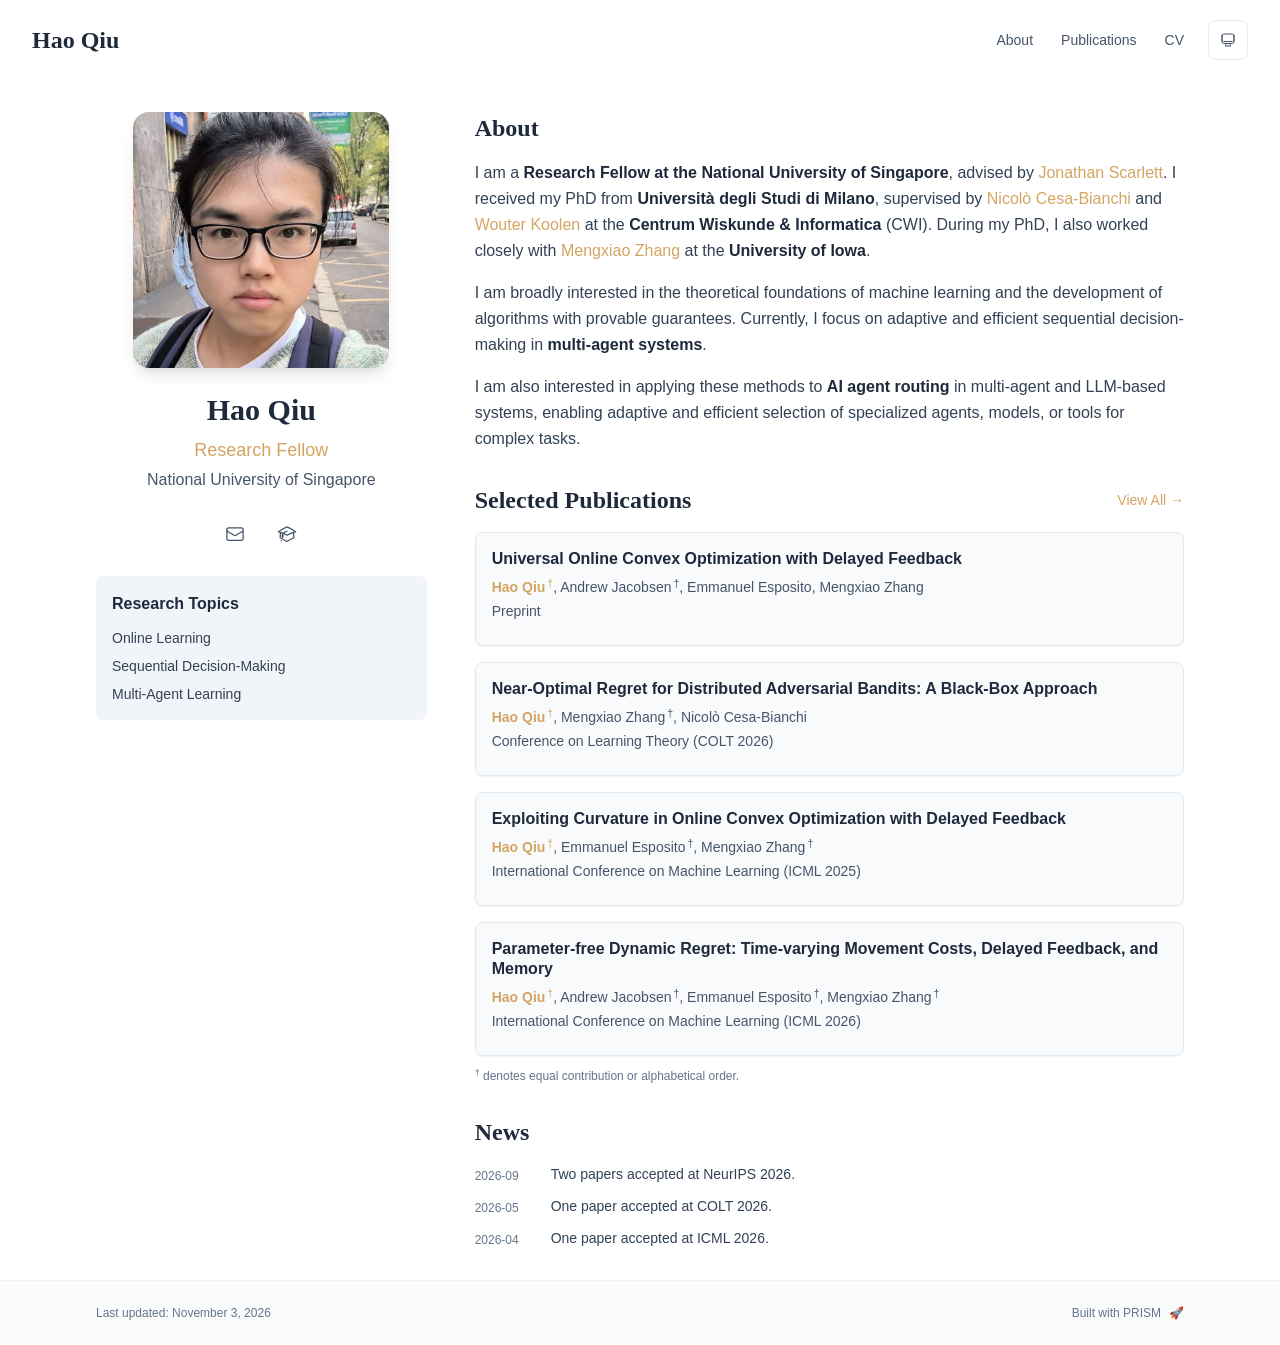
==== commit f46f6641: "Join homepage biography paragraphs" ====
--- a/index.html
+++ b/index.html
@@ -59,6 +59,5 @@
       root.lang = 'en';
       root.setAttribute('data-locale', 'en');
     }
-  </script><title>Hao Qiu</title><meta name="description" content="Hao Qiu is a Research Fellow at the National University of Singapore and received his PhD from Università degli Studi di Milano."/><meta name="author" content="Hao Qiu"/><meta name="keywords" content="Hao Qiu,PhD,Research,National University of Singapore"/><meta name="creator" content="Hao Qiu"/><meta name="publisher" content="Hao Qiu"/><meta property="og:title" content="Hao Qiu"/><meta property="og:description" content="Hao Qiu is a Research Fellow at the National University of Singapore and received his PhD from Università degli Studi di Milano."/><meta property="og:site_name" content="Hao Qiu&#x27;s Academic Website"/><meta property="og:locale" content="en_US"/><meta property="og:type" content="website"/><meta name="twitter:card" content="summary"/><meta name="twitter:title" content="Hao Qiu"/><meta name="twitter:description" content="Hao Qiu is a Research Fellow at the National University of Singapore and received his PhD from Università degli Studi di Milano."/><link rel="icon" href="/favicon.svg"/><script>document.querySelectorAll('body link[rel="icon"], body link[rel="apple-touch-icon"]').forEach(el => document.head.appendChild(el))</script><script src="/_next/static/chunks/polyfills-42372ed130431b0a.js" noModule=""></script></head><body class="font-sans antialiased"><div style="visibility:hidden"><nav class="fixed top-0 left-0 right-0 z-50" data-headlessui-state=""><div class="transition-all duration-300 ease-out bg-transparent" style="transform:translateY(-100px)"><div class="max-w-7xl mx-auto px-4 sm:px-6 lg:px-8"><div class="flex justify-between items-center h-16 lg:h-20"><div class="flex-shrink-0" tabindex="0"><a class="text-xl lg:text-2xl font-serif font-semibold text-primary hover:text-accent transition-colors duration-200" href="/">Hao Qiu</a></div><div class="hidden lg:block"><div class="ml-10 flex items-center space-x-3"><div class="relative flex items-baseline space-x-1"><a data-nav-href="/" class="relative px-3 py-2 text-sm font-medium rounded-lg transition-colors duration-150 text-primary" href="/">About</a><a data-nav-href="/publications" class="relative px-3 py-2 text-sm font-medium rounded-lg transition-colors duration-150 text-neutral-600" href="/publications/">Publications</a><a data-nav-href="/cv.pdf" class="relative px-3 py-2 text-sm font-medium rounded-lg transition-colors duration-150 text-neutral-600" href="/cv.pdf" target="_blank" rel="noopener noreferrer">CV</a></div><div class="flex items-center justify-center w-10 h-10 rounded-lg border border-neutral-200 dark:border-[rgba(148,163,184,0.24)] bg-background dark:bg-neutral-800"><div class="w-4 h-4 rounded-full bg-neutral-300 animate-pulse"></div></div></div></div><div class="lg:hidden flex items-center space-x-2"><div class="flex items-center justify-center w-10 h-10 rounded-lg border border-neutral-200 dark:border-[rgba(148,163,184,0.24)] bg-background dark:bg-neutral-800"><div class="w-4 h-4 rounded-full bg-neutral-300 animate-pulse"></div></div><button class="inline-flex items-center justify-center p-2 rounded-md text-neutral-600 hover:text-primary hover:bg-neutral-100 dark:hover:bg-neutral-800 focus:outline-none focus:ring-2 focus:ring-inset focus:ring-accent transition-colors duration-200" id="headlessui-disclosure-button-«R7pdb»" type="button" aria-expanded="false" data-headlessui-state=""><span class="sr-only">Open main menu</span><div><svg xmlns="http://www.w3.org/2000/svg" fill="none" viewBox="0 0 24 24" stroke-width="1.5" stroke="currentColor" aria-hidden="true" data-slot="icon" class="block h-6 w-6"><path stroke-linecap="round" stroke-linejoin="round" d="M3.75 6.75h16.5M3.75 12h16.5m-16.5 5.25h16.5"></path></svg></div></button></div></div></div></div></nav><main class="min-h-screen pt-16 lg:pt-20"><div class="max-w-6xl mx-auto px-4 sm:px-6 lg:px-8 py-8 bg-background min-h-screen"><div class="grid grid-cols-1 lg:grid-cols-3 gap-12"><div class="lg:col-span-1"><div class="sticky top-8" style="opacity:0;transform:translateY(20px)"><div class="w-64 h-64 mx-auto mb-6 rounded-2xl overflow-hidden shadow-lg hover:shadow-xl transition-all duration-200 hover:scale-105"><img alt="Hao Qiu" width="256" height="256" decoding="async" data-nimg="1" class="w-full h-full object-cover object-center" style="color:transparent" src="/avatar.jpg"/></div><div class="text-center mb-6"><h1 class="text-3xl font-serif font-bold text-primary mb-2">Hao Qiu</h1><p class="text-lg text-accent font-medium mb-1">Research Fellow</p><p class="text-neutral-600 mb-2">National University of Singapore</p></div><div class="flex flex-wrap justify-center gap-3 sm:gap-4 mb-6 relative px-2"><div class="relative"><button class="p-2 sm:p-2 transition-colors duration-200 text-neutral-600 dark:text-neutral-400 hover:text-accent" aria-label="Email"><svg xmlns="http://www.w3.org/2000/svg" fill="none" viewBox="0 0 24 24" stroke-width="1.5" stroke="currentColor" aria-hidden="true" data-slot="icon" class="h-5 w-5"><path stroke-linecap="round" stroke-linejoin="round" d="M21.75 6.75v10.5a2.25 2.25 0 0 1-2.25 2.25h-15a2.25 2.25 0 0 1-2.25-2.25V6.75m19.5 0A2.25 2.25 0 0 0 19.5 4.5h-15a2.25 2.25 0 0 0-2.25 2.25m19.5 0v.243a2.25 2.25 0 0 1-1.07 1.916l-7.5 4.615a2.25 2.25 0 0 1-2.36 0L3.32 8.91a2.25 2.25 0 0 1-1.07-1.916V6.75"></path></svg></button></div><a href="https://scholar.google.com/citations?user=1qCDd8cAAAAJ&amp;hl=zh-CN" target="_blank" rel="noopener noreferrer" class="p-2 sm:p-2 text-neutral-600 dark:text-neutral-400 hover:text-accent transition-colors duration-200" aria-label="Google Scholar"><svg xmlns="http://www.w3.org/2000/svg" fill="none" viewBox="0 0 24 24" stroke-width="1.5" stroke="currentColor" aria-hidden="true" data-slot="icon" class="h-5 w-5"><path stroke-linecap="round" stroke-linejoin="round" d="M4.26 10.147a60.438 60.438 0 0 0-.491 6.347A48.62 48.62 0 0 1 12 20.904a48.62 48.62 0 0 1 8.232-4.41 60.46 60.46 0 0 0-.491-6.347m-15.482 0a50.636 50.636 0 0 0-2.658-.813A59.906 59.906 0 0 1 12 3.493a59.903 59.903 0 0 1 10.399 5.84c-.896.248-1.783.52-2.658.814m-15.482 0A50.717 50.717 0 0 1 12 13.489a50.702 50.702 0 0 1 7.74-3.342M6.75 15a.75.75 0 1 0 0-1.5.75.75 0 0 0 0 1.5Zm0 0v-3.675A55.378 55.378 0 0 1 12 8.443m-7.007 11.55A5.981 5.981 0 0 0 6.75 15.75v-1.5"></path></svg></a></div><div class="bg-neutral-100 dark:bg-neutral-800 rounded-lg p-4 mb-6 hover:shadow-lg transition-all duration-200 hover:scale-[1.02]"><h3 class="font-semibold text-primary mb-3">Research Topics</h3><div class="space-y-2 text-sm text-neutral-700 dark:text-neutral-500"><div>Online Learning</div><div>Sequential Decision-Making</div><div>Multi-Agent Learning</div></div></div></div></div><div class="lg:col-span-2 space-y-8"><section id="about" class="scroll-mt-24 space-y-8"><section style="opacity:0;transform:translateY(20px)"><h2 class="text-2xl font-serif font-bold text-primary mb-4">About</h2><div class="text-neutral-700 dark:text-neutral-600 leading-relaxed"><p class="mb-4 last:mb-0">I am a <strong class="font-semibold text-primary">Research Fellow at the National University of Singapore</strong>, advised by <a href="https://www.comp.nus.edu.sg/~scarlett/" node="[object Object]" target="_blank" rel="noopener noreferrer" class="text-accent font-medium transition-all duration-200 rounded hover:bg-accent/10 hover:shadow-sm">Jonathan Scarlett</a>.</p>
-<p class="mb-4 last:mb-0">I received my PhD from <strong class="font-semibold text-primary">Università degli Studi di Milano</strong>, supervised by <a href="https://cesa-bianchi.di.unimi.it/index.html" node="[object Object]" target="_blank" rel="noopener noreferrer" class="text-accent font-medium transition-all duration-200 rounded hover:bg-accent/10 hover:shadow-sm">Nicolò Cesa-Bianchi</a> and <a href="https://wouterkoolen.info/" node="[object Object]" target="_blank" rel="noopener noreferrer" class="text-accent font-medium transition-all duration-200 rounded hover:bg-accent/10 hover:shadow-sm">Wouter Koolen</a> at the <strong class="font-semibold text-primary">Centrum Wiskunde &amp; Informatica</strong> (CWI). During my PhD, I also worked closely with <a href="https://mengxiaoz.github.io/" node="[object Object]" target="_blank" rel="noopener noreferrer" class="text-accent font-medium transition-all duration-200 rounded hover:bg-accent/10 hover:shadow-sm">Mengxiao Zhang</a> at the <strong class="font-semibold text-primary">University of Iowa</strong>.</p>
-<p class="mb-4 last:mb-0">I am broadly interested in the theoretical foundations of machine learning and the development of algorithms with provable guarantees. Currently, I focus on adaptive and efficient sequential decision-making in <strong class="font-semibold text-primary">multi-agent systems</strong>.</p><p class="mb-4 last:mb-0">I am also interested in applying these methods to <strong class="font-semibold text-primary">AI agent routing</strong> in multi-agent and LLM-based systems, enabling adaptive and efficient selection of specialized agents, models, or tools for complex tasks.</p></div></section><section style="opacity:0;transform:translateY(20px)"><div class="flex items-center justify-between mb-4"><h2 class="text-2xl font-serif font-bold text-primary">Selected Publications</h2><a class="text-accent hover:text-accent-dark text-sm font-medium transition-all duration-200 rounded hover:bg-accent/10 hover:shadow-sm" href="/publications/">View All<!-- --> →</a></div><div class="space-y-4"><div class="bg-neutral-50 dark:bg-neutral-800 p-4 rounded-lg shadow-sm border border-neutral-200 dark:border-[rgba(148,163,184,0.24)] hover:shadow-lg transition-all duration-200 hover:scale-[1.02]" style="opacity:0;transform:translateY(20px)"><h3 class="font-semibold text-primary mb-2 leading-tight"><a href="https://arxiv.org/abs/2610.28058" target="_blank" rel="noopener noreferrer" class="hover:text-accent transition-colors">Universal Online Convex Optimization with Delayed Feedback</a></h3><p class="text-sm text-neutral-600 dark:text-neutral-500 mb-1"><span><span class="font-semibold text-accent">Hao Qiu</span><sup class="ml-0.5 text-accent">†</sup>, </span><span><span class="">Andrew Jacobsen</span><sup class="ml-0.5 text-neutral-600 dark:text-neutral-500">†</sup>, </span><span><span class="">Emmanuel Esposito</span>, </span><span><span class="">Mengxiao Zhang</span></span></p><p class="text-sm text-neutral-600 dark:text-neutral-500 mb-2">Preprint</p></div><div class="bg-neutral-50 dark:bg-neutral-800 p-4 rounded-lg shadow-sm border border-neutral-200 dark:border-[rgba(148,163,184,0.24)] hover:shadow-lg transition-all duration-200 hover:scale-[1.02]" style="opacity:0;transform:translateY(20px)"><h3 class="font-semibold text-primary mb-2 leading-tight"><a href="https://arxiv.org/abs/2602.06404" target="_blank" rel="noopener noreferrer" class="hover:text-accent transition-colors">Near-Optimal Regret for Distributed Adversarial Bandits: A Black-Box Approach</a></h3><p class="text-sm text-neutral-600 dark:text-neutral-500 mb-1"><span><span class="font-semibold text-accent">Hao Qiu</span><sup class="ml-0.5 text-accent">†</sup>, </span><span><span class="">Mengxiao Zhang</span><sup class="ml-0.5 text-neutral-600 dark:text-neutral-500">†</sup>, </span><span><span class="">Nicolò Cesa-Bianchi</span></span></p><p class="text-sm text-neutral-600 dark:text-neutral-500 mb-2">Conference on Learning Theory (COLT 2026)</p></div><div class="bg-neutral-50 dark:bg-neutral-800 p-4 rounded-lg shadow-sm border border-neutral-200 dark:border-[rgba(148,163,184,0.24)] hover:shadow-lg transition-all duration-200 hover:scale-[1.02]" style="opacity:0;transform:translateY(20px)"><h3 class="font-semibold text-primary mb-2 leading-tight"><a href="https://arxiv.org/abs/2506.07595" target="_blank" rel="noopener noreferrer" class="hover:text-accent transition-colors">Exploiting Curvature in Online Convex Optimization with Delayed Feedback</a></h3><p class="text-sm text-neutral-600 dark:text-neutral-500 mb-1"><span><span class="font-semibold text-accent">Hao Qiu</span><sup class="ml-0.5 text-accent">†</sup>, </span><span><span class="">Emmanuel Esposito</span><sup class="ml-0.5 text-neutral-600 dark:text-neutral-500">†</sup>, </span><span><span class="">Mengxiao Zhang</span><sup class="ml-0.5 text-neutral-600 dark:text-neutral-500">†</sup></span></p><p class="text-sm text-neutral-600 dark:text-neutral-500 mb-2">International Conference on Machine Learning (ICML 2025)</p></div><div class="bg-neutral-50 dark:bg-neutral-800 p-4 rounded-lg shadow-sm border border-neutral-200 dark:border-[rgba(148,163,184,0.24)] hover:shadow-lg transition-all duration-200 hover:scale-[1.02]" style="opacity:0;transform:translateY(20px)"><h3 class="font-semibold text-primary mb-2 leading-tight"><a href="https://arxiv.org/abs/2602.06902" target="_blank" rel="noopener noreferrer" class="hover:text-accent transition-colors">Parameter-free Dynamic Regret: Time-varying Movement Costs, Delayed Feedback, and Memory</a></h3><p class="text-sm text-neutral-600 dark:text-neutral-500 mb-1"><span><span class="font-semibold text-accent">Hao Qiu</span><sup class="ml-0.5 text-accent">†</sup>, </span><span><span class="">Andrew Jacobsen</span><sup class="ml-0.5 text-neutral-600 dark:text-neutral-500">†</sup>, </span><span><span class="">Emmanuel Esposito</span><sup class="ml-0.5 text-neutral-600 dark:text-neutral-500">†</sup>, </span><span><span class="">Mengxiao Zhang</span><sup class="ml-0.5 text-neutral-600 dark:text-neutral-500">†</sup></span></p><p class="text-sm text-neutral-600 dark:text-neutral-500 mb-2">International Conference on Machine Learning (ICML 2026)</p></div></div><p class="mt-3 text-xs text-neutral-500 dark:text-neutral-400"><sup>†</sup> <!-- -->denotes equal contribution or alphabetical order.</p></section><section style="opacity:0;transform:translateY(20px)"><h2 class="text-2xl font-serif font-bold text-primary mb-4">News</h2><div class="space-y-3"><div class="flex items-start space-x-3"><span class="text-xs text-neutral-500 mt-1 w-16 flex-shrink-0">2026-09</span><p class="text-sm text-neutral-700">Two papers accepted at NeurIPS 2026.</p></div><div class="flex items-start space-x-3"><span class="text-xs text-neutral-500 mt-1 w-16 flex-shrink-0">2026-05</span><p class="text-sm text-neutral-700">One paper accepted at COLT 2026.</p></div><div class="flex items-start space-x-3"><span class="text-xs text-neutral-500 mt-1 w-16 flex-shrink-0">2026-04</span><p class="text-sm text-neutral-700">One paper accepted at ICML 2026.</p></div></div></section></section></div></div></div><!--$--><!--/$--><!--$--><!--/$--></main><footer class="border-t border-neutral-200/50 bg-neutral-50/50 dark:bg-neutral-900/50 dark:border-neutral-700/50"><div class="max-w-6xl mx-auto px-4 sm:px-6 lg:px-8 py-6"><div class="flex flex-col sm:flex-row justify-between items-center gap-2"><p class="text-xs text-neutral-500">Last updated<!-- -->: <!-- -->October 29, 2026</p><p class="text-xs text-neutral-500 flex items-center"><a href="https://github.com/xyjoey/PRISM" target="_blank" rel="noopener noreferrer">Built with PRISM</a><span class="ml-2">🚀</span></p></div></div></footer></div><script src="/_next/static/chunks/webpack-26315814ab64e90c.js" async=""></script><script>(self.__next_f=self.__next_f||[]).push([0])</script><script>self.__next_f.push([1,"1:\"$Sreact.fragment\"\n3:I[4967,[\"888\",\"static/chunks/888-49c37c585af29909.js\",\"842\",\"static/chunks/842-acccbd03236f4dfc.js\",\"800\",\"static/chunks/800-3b8a0f8f7a1401d0.js\",\"177\",\"static/chunks/app/layout-7c42a1c9aaa54ec1.js\"],\"ThemeProvider\"]\n4:I[7040,[\"888\",\"static/chunks/888-49c37c585af29909.js\",\"842\",\"static/chunks/842-acccbd03236f4dfc.js\",\"800\",\"static/chunks/800-3b8a0f8f7a1401d0.js\",\"177\",\"static/chunks/app/layout-7c42a1c9aaa54ec1.js\"],\"LocaleProvider\"]\n5:I[7780,[\"888\",\"static/chunks/888-49c37c585af29909.js\",\"842\",\"static/chunks/842-acccbd03236f4dfc.js\",\"800\",\"static/chunks/800-3b8a0f8f7a1401d0.js\",\"177\",\"static/chunks/app/layout-7c42a1c9aaa54ec1.js\"],\"default\"]\n6:I[1379,[],\"\"]\n7:I[8287,[],\"\"]\n8:I[5364,[\"888\",\"static/chunks/888-49c37c585af29909.js\",\"842\",\"static/chunks/842-acccbd03236f4dfc.js\",\"800\",\"static/chunks/800-3b8a0f8f7a1401d0.js\",\"177\",\"static/chunks/app/layout-7c42a1c9aaa54ec1.js\"],\"default\"]\n9:I[643,[\"888\",\"static/chunks/888-49c37c585af29909.js\",\"271\",\"static/chunks/271-d2ed9885f86d4b56.js\",\"842\",\"static/chunks/842-acccbd03236f4dfc.js\",\"620\",\"static/chunks/620-1c143b6e38920475.js\",\"974\",\"static/chunks/app/page-33ce478a6c151202.js\"],\"default\"]\na:I[8257,[],\"MetadataBoundary\"]\nc:I[8257,[],\"OutletBoundary\"]\nf:I[7295,[],\"AsyncMetadataOutlet\"]\n11:I[8257,[],\"ViewportBoundary\"]\n13:I[1414,[],\"\"]\n:HL[\"/_next/static/css/0f0ed3a03ead60fb.css\",\"style\"]\n2:T5c8,\n    try {\n      const cfg = {\"enabled\":false,\"locales\":[\"en\"],\"defaultLocale\":\"en\",\"mode\":\"fixed\",\"fixedLocale\":\"en\",\"persist\":false,\"switcher\":false,\"labels\":{\"en\":\"English\"}};\n      const storageKey = 'locale-storage';\n      const normalize = (value) => typeof value === 'string' ? value.trim().replace('_', '-').toLowerCase() : '';\n      const matchLocale = (candidate) => {\n        const normalized = normalize(candidate);\n        if (!normalized) return null;\n        if (cfg.locales.includes(normalized)) return normalized;\n        const language = normalized.split('-')[0];\n        if (cfg.locales.includes(language)) return language;\n        return null;\n  "])</script><script>self.__next_f.push([1,"    };\n\n      let resolved = null;\n\n      if (!cfg.enabled) {\n        resolved = cfg.defaultLocale;\n      } else if (cfg.persist) {\n        resolved = matchLocale(localStorage.getItem(storageKey));\n      }\n\n      if (!resolved) {\n        if (cfg.mode === 'fixed') {\n          resolved = cfg.fixedLocale;\n        } else {\n          resolved = matchLocale(navigator.language);\n        }\n      }\n\n      if (!resolved) {\n        resolved = cfg.defaultLocale;\n      }\n\n      const root = document.documentElement;\n      root.lang = resolved;\n      root.setAttribute('data-locale', resolved);\n\n      if (cfg.persist) {\n        localStorage.setItem(storageKey, resolved);\n      }\n    } catch (e) {\n      const root = document.documentElement;\n      root.lang = 'en';\n      root.setAttribute('data-locale', 'en');\n    }\n  "])</script><script>self.__next_f.push([1,"0:{\"P\":null,\"b\":\"4PyNMyWjgPs3dt6mYCtUz\",\"p\":\"\",\"c\":[\"\",\"\"],\"i\":false,\"f\":[[[\"\",{\"children\":[\"__PAGE__\",{}]},\"$undefined\",\"$undefined\",true],[\"\",[\"$\",\"$1\",\"c\",{\"children\":[[[\"$\",\"link\",\"0\",{\"rel\":\"stylesheet\",\"href\":\"/_next/static/css/0f0ed3a03ead60fb.css\",\"precedence\":\"next\",\"crossOrigin\":\"$undefined\",\"nonce\":\"$undefined\"}]],[\"$\",\"html\",null,{\"lang\":\"en\",\"className\":\"scroll-smooth\",\"suppressHydrationWarning\":true,\"children\":[[\"$\",\"head\",null,{\"children\":[[\"$\",\"link\",null,{\"rel\":\"icon\",\"href\":\"/favicon.svg\",\"type\":\"image/svg+xml\"}],[\"$\",\"script\",null,{\"dangerouslySetInnerHTML\":{\"__html\":\"\\n              try {\\n                const theme = localStorage.getItem('theme-storage');\\n                const parsed = theme ? JSON.parse(theme) : null;\\n                const setting = parsed?.state?.theme || 'system';\\n                const prefersDark = typeof window !== 'undefined' && window.matchMedia && window.matchMedia('(prefers-color-scheme: dark)').matches;\\n                const effective = setting === 'dark' ? 'dark' : (setting === 'light' ? 'light' : (prefersDark ? 'dark' : 'light'));\\n                var root = document.documentElement;\\n                root.classList.add(effective);\\n                root.setAttribute('data-theme', effective);\\n              } catch (e) {\\n                var root = document.documentElement;\\n                root.classList.add('light');\\n                root.setAttribute('data-theme', 'light');\\n              }\\n            \"}}],[\"$\",\"script\",null,{\"dangerouslySetInnerHTML\":{\"__html\":\"$2\"}}]]}],[\"$\",\"body\",null,{\"className\":\"font-sans antialiased\",\"children\":[\"$\",\"$L3\",null,{\"children\":[\"$\",\"$L4\",null,{\"config\":{\"enabled\":false,\"locales\":[\"en\"],\"defaultLocale\":\"en\",\"mode\":\"fixed\",\"fixedLocale\":\"en\",\"persist\":false,\"switcher\":false,\"labels\":{\"en\":\"English\"}},\"children\":[[\"$\",\"$L5\",null,{\"items\":[{\"title\":\"About\",\"type\":\"page\",\"target\":\"about\",\"href\":\"/\"},{\"title\":\"Publications\",\"type\":\"page\",\"target\":\"publications\",\"href\":\"/publications\"},{\"title\":\"CV\",\"type\":\"link\",\"target\":\"cv\",\"href\":\"/cv.pdf\"}],\"siteTitle\":\"Hao Qiu\",\"enableOnePageMode\":false,\"i18n\":\"$0:f:0:1:1:props:children:1:props:children:1:props:children:props:children:props:config\",\"itemsByLocale\":{\"en\":[{\"title\":\"About\",\"type\":\"page\",\"target\":\"about\",\"href\":\"/\"},{\"title\":\"Publications\",\"type\":\"page\",\"target\":\"publications\",\"href\":\"/publications\"},{\"title\":\"CV\",\"type\":\"link\",\"target\":\"cv\",\"href\":\"/cv.pdf\"}]},\"siteTitleByLocale\":{\"en\":\"Hao Qiu\"}}],[\"$\",\"main\",null,{\"className\":\"min-h-screen pt-16 lg:pt-20\",\"children\":[\"$\",\"$L6\",null,{\"parallelRouterKey\":\"children\",\"error\":\"$undefined\",\"errorStyles\":\"$undefined\",\"errorScripts\":\"$undefined\",\"template\":[\"$\",\"$L7\",null,{}],\"templateStyles\":\"$undefined\",\"templateScripts\":\"$undefined\",\"notFound\":[[[\"$\",\"title\",null,{\"children\":\"404: This page could not be found.\"}],[\"$\",\"div\",null,{\"style\":{\"fontFamily\":\"system-ui,\\\"Segoe UI\\\",Roboto,Helvetica,Arial,sans-serif,\\\"Apple Color Emoji\\\",\\\"Segoe UI Emoji\\\"\",\"height\":\"100vh\",\"textAlign\":\"center\",\"display\":\"flex\",\"flexDirection\":\"column\",\"alignItems\":\"center\",\"justifyContent\":\"center\"},\"children\":[\"$\",\"div\",null,{\"children\":[[\"$\",\"style\",null,{\"dangerouslySetInnerHTML\":{\"__html\":\"body{color:#000;background:#fff;margin:0}.next-error-h1{border-right:1px solid rgba(0,0,0,.3)}@media (prefers-color-scheme:dark){body{color:#fff;background:#000}.next-error-h1{border-right:1px solid rgba(255,255,255,.3)}}\"}}],[\"$\",\"h1\",null,{\"className\":\"next-error-h1\",\"style\":{\"display\":\"inline-block\",\"margin\":\"0 20px 0 0\",\"padding\":\"0 23px 0 0\",\"fontSize\":24,\"fontWeight\":500,\"verticalAlign\":\"top\",\"lineHeight\":\"49px\"},\"children\":404}],[\"$\",\"div\",null,{\"style\":{\"display\":\"inline-block\"},\"children\":[\"$\",\"h2\",null,{\"style\":{\"fontSize\":14,\"fontWeight\":400,\"lineHeight\":\"49px\",\"margin\":0},\"children\":\"This page could not be found.\"}]}]]}]}]],[]],\"forbidden\":\"$undefined\",\"unauthorized\":\"$undefined\"}]}],[\"$\",\"$L8\",null,{\"lastUpdated\":\"October 29, 2026\",\"lastUpdatedByLocale\":{\"en\":\"October 29, 2026\"},\"defaultLocale\":\"en\"}]]}]}]}]]}]]}],{\"children\":[\"__PAGE__\",[\"$\",\"$1\",\"c\",{\"children\":[[\"$\",\"$L9\",null,{\"dataByLocale\":{\"en\":{\"author\":{\"name\":\"Hao Qiu\",\"title\":\"Research Fellow\",\"institution\":\"National University of Singapore\",\"avatar\":\"/avatar.jpg\"},\"social\":{\"email\":\"qiuhaosai@gmail.com\",\"google_scholar\":\"https://scholar.google.com/citations?user=1qCDd8cAAAAJ&hl=zh-CN\"},\"features\":{\"enable_likes\":false,\"enable_one_page_mode\":false},\"enableOnePageMode\":false,\"researchInterests\":[\"Online Learning\",\"Sequential Decision-Making\",\"Multi-Agent Learning\"],\"pagesToShow\":[{\"type\":\"about\",\"id\":\"about\",\"sections\":[{\"id\":\"about\",\"type\":\"markdown\",\"source\":\"bio.md\",\"title\":\"About\",\"content\":\"I am a **Research Fellow at the National University of Singapore**, advised by [Jonathan Scarlett](https://www.comp.nus.edu.sg/~scarlett/).\\n\\nI received my PhD from **Università degli Studi di Milano**, supervised by [Nicolò Cesa-Bianchi](https://cesa-bianchi.di.unimi.it/index.html) and [Wouter Koolen](https://wouterkoolen.info/) at the **Centrum Wiskunde & Informatica** (CWI). During my PhD, I also worked closely with [Mengxiao Zhang](https://mengxiaoz.github.io/) at the **University of Iowa**.\\n\\nI am broadly interested in the theoretical foundations of machine learning and the development of algorithms with provable guarantees. Currently, I focus on adaptive and efficient sequential decision-making in **multi-agent systems**.\\n\\nI am also interested in applying these methods to **AI agent routing** in multi-agent and LLM-based systems, enabling adaptive and efficient selection of specialized agents, models, or tools for complex tasks.\\n\"},{\"id\":\"featured_publications\",\"type\":\"publications\",\"title\":\"Selected Publications\",\"filter\":\"selected\",\"limit\":4,\"publications\":[{\"id\":\"qiu2026universaldelayed\",\"title\":\"Universal Online Convex Optimization with Delayed Feedback\",\"titleNodes\":[{\"type\":\"text\",\"text\":\"Universal Online Convex Optimization with Delayed Feedback\"}],\"authors\":[{\"name\":\"Hao Qiu\",\"isHighlighted\":true,\"isCorresponding\":false,\"isEqualContribution\":true},{\"name\":\"Andrew Jacobsen\",\"isHighlighted\":false,\"isCorresponding\":false,\"isEqualContribution\":true},{\"name\":\"Emmanuel Esposito\",\"isHighlighted\":false,\"isCorresponding\":false,\"isEqualContribution\":false},{\"name\":\"Mengxiao Zhang\",\"isHighlighted\":false,\"isCorresponding\":false,\"isEqualContribution\":false}],\"year\":2026,\"type\":\"preprint\",\"status\":\"published\",\"tags\":[\"Machine Learning\",\"Online Optimization\",\"Delayed Feedback\"],\"keywords\":[\"Machine Learning\",\"Online Optimization\",\"Delayed Feedback\"],\"researchArea\":\"machine-learning\",\"journal\":\"arXiv preprint arXiv:2610.28058\",\"conference\":\"\",\"url\":\"https://arxiv.org/abs/2610.28058\",\"abstract\":\"\",\"description\":\"\",\"publishedDate\":\"2026-10-20\",\"selected\":true,\"bibtex\":\"@misc{qiu2026universaldelayed,\\n  title = {Universal Online Convex Optimization With Delayed Feedback},\\n  author = {Hao Qiu and Andrew Jacobsen and Emmanuel Esposito and Mengxiao Zhang},\\n  year = {2026},\\n  eprint = {2610.28058},\\n  archivePrefix = {arXiv},\\n  primaryClass = {cs.LG},\\n  url = {https://arxiv.org/abs/2610.28058}\\n}\",\"selectedOrder\":1,\"displayVenue\":\"Preprint\"},{\"id\":\"qiu2026distributedbandits\",\"title\":\"Near-Optimal Regret for Distributed Adversarial Bandits: A Black-Box Approach\",\"titleNodes\":[{\"type\":\"text\",\"text\":\"Near-Optimal Regret for Distributed Adversarial Bandits: A Black-Box Approach\"}],\"authors\":[{\"name\":\"Hao Qiu\",\"isHighlighted\":true,\"isCorresponding\":false,\"isEqualContribution\":true},{\"name\":\"Mengxiao Zhang\",\"isHighlighted\":false,\"isCorresponding\":false,\"isEqualContribution\":true},{\"name\":\"Nicolò Cesa-Bianchi\",\"isHighlighted\":false,\"isCorresponding\":false,\"isEqualContribution\":false}],\"year\":2026,\"type\":\"conference\",\"status\":\"published\",\"tags\":[\"Machine Learning\",\"Distributed Learning\",\"Adversarial Bandits\",\"Regret Analysis\"],\"keywords\":[\"Machine Learning\",\"Distributed Learning\",\"Adversarial Bandits\",\"Regret Analysis\"],\"researchArea\":\"machine-learning\",\"journal\":\"\",\"conference\":\"Conference on Learning Theory (COLT)\",\"volume\":\"336\",\"pages\":\"5465--5517\",\"url\":\"https://arxiv.org/abs/2602.06404\",\"abstract\":\"\",\"description\":\"\",\"publishedDate\":\"2026-06-29\",\"selected\":true,\"selectedOrder\":2,\"bibtex\":\"@inproceedings{qiu2026distributedbandits,\\n  title = {Near-Optimal Regret for Distributed Adversarial Bandits: A Black-Box Approach},\\n  author = {Hao Qiu and Mengxiao Zhang and Nicolò Cesa-Bianchi},\\n  year = {2026},\\n  booktitle = {Conference on Learning Theory (COLT)},\\n  pages = {5465--5517},\\n  volume = {336},\\n  series = {Proceedings of Machine Learning Research},\\n  publisher = {PMLR},\\n  url = {https://arxiv.org/abs/2602.06404}\\n}\"},{\"id\":\"qiu2025curvature\",\"title\":\"Exploiting Curvature in Online Convex Optimization with Delayed Feedback\",\"titleNodes\":[{\"type\":\"text\",\"text\":\"Exploiting Curvature in Online Convex Optimization with Delayed Feedback\"}],\"authors\":[{\"name\":\"Hao Qiu\",\"isHighlighted\":true,\"isCorresponding\":false,\"isEqualContribution\":true},{\"name\":\"Emmanuel Esposito\",\"isHighlighted\":false,\"isCorresponding\":false,\"isEqualContribution\":true},{\"name\":\"Mengxiao Zhang\",\"isHighlighted\":false,\"isCorresponding\":false,\"isEqualContribution\":true}],\"year\":2025,\"type\":\"conference\",\"status\":\"published\",\"tags\":[\"Machine Learning\",\"Online Learning\",\"Online Convex Optimization\",\"Delayed Feedback\"],\"keywords\":[\"Machine Learning\",\"Online Learning\",\"Online Convex Optimization\",\"Delayed Feedback\"],\"researchArea\":\"machine-learning\",\"journal\":\"\",\"conference\":\"International Conference on Machine Learning (ICML)\",\"volume\":\"267\",\"pages\":\"50448--50479\",\"url\":\"https://arxiv.org/abs/2506.07595\",\"abstract\":\"\",\"description\":\"\",\"publishedDate\":\"2025-07-13\",\"selected\":true,\"selectedOrder\":3,\"bibtex\":\"@inproceedings{qiu2025curvature,\\n  title = {Exploiting Curvature in Online Convex Optimization with Delayed Feedback},\\n  author = {Hao Qiu and Emmanuel Esposito and Mengxiao Zhang},\\n  year = {2025},\\n  booktitle = {International Conference on Machine Learning (ICML)},\\n  pages = {50448--50479},\\n  volume = {267},\\n  series = {Proceedings of Machine Learning Research},\\n  publisher = {PMLR},\\n  url = {https://arxiv.org/abs/2506.07595}\\n}\"},{\"id\":\"qiu2026parameterfree\",\"title\":\"Parameter-free Dynamic Regret: Time-varying Movement Costs, Delayed Feedback, and Memory\",\"titleNodes\":[{\"type\":\"text\",\"text\":\"Parameter-free Dynamic Regret: Time-varying Movement Costs, Delayed Feedback, and Memory\"}],\"authors\":[{\"name\":\"Hao Qiu\",\"isHighlighted\":true,\"isCorresponding\":false,\"isEqualContribution\":true},{\"name\":\"Andrew Jacobsen\",\"isHighlighted\":false,\"isCorresponding\":false,\"isEqualContribution\":true},{\"name\":\"Emmanuel Esposito\",\"isHighlighted\":false,\"isCorresponding\":false,\"isEqualContribution\":true},{\"name\":\"Mengxiao Zhang\",\"isHighlighted\":false,\"isCorresponding\":false,\"isEqualContribution\":true}],\"year\":2026,\"type\":\"conference\",\"status\":\"published\",\"tags\":[\"Machine Learning\",\"Online Learning\",\"Dynamic Regret\",\"Delayed Feedback\"],\"keywords\":[\"Machine Learning\",\"Online Learning\",\"Dynamic Regret\",\"Delayed Feedback\"],\"researchArea\":\"machine-learning\",\"journal\":\"\",\"conference\":\"International Conference on Machine Learning (ICML)\",\"volume\":\"306\",\"url\":\"https://arxiv.org/abs/2602.06902\",\"abstract\":\"\",\"description\":\"\",\"publishedDate\":\"2026-07-06\",\"selected\":true,\"selectedOrder\":4,\"bibtex\":\"@inproceedings{qiu2026parameterfree,\\n  title = {Parameter-free Dynamic Regret: Time-varying Movement Costs, Delayed Feedback, and Memory},\\n  author = {Hao Qiu and Andrew Jacobsen and Emmanuel Esposito and Mengxiao Zhang},\\n  year = {2026},\\n  booktitle = {International Conference on Machine Learning (ICML)},\\n  volume = {306},\\n  series = {Proceedings of Machine Learning Research},\\n  publisher = {PMLR},\\n  url = {https://arxiv.org/abs/2602.06902}\\n}\"}]},{\"id\":\"news\",\"type\":\"list\",\"title\":\"News\",\"source\":\"news.toml\",\"items\":[{\"date\":\"2026-09\",\"content\":\"Two papers accepted at NeurIPS 2026.\"},{\"date\":\"2026-05\",\"content\":\"One paper accepted at COLT 2026.\"},{\"date\":\"2026-04\",\"content\":\"One paper accepted at ICML 2026.\"}]}]}]}},\"defaultLocale\":\"en\"}],[\"$\",\"$La\",null,{\"children\":\"$Lb\"}],null,[\"$\",\"$Lc\",null,{\"children\":[\"$Ld\",\"$Le\",[\"$\",\"$Lf\",null,{\"promise\":\"$@10\"}]]}]]}],{},null,false]},null,false],[\"$\",\"$1\",\"h\",{\"children\":[null,[\"$\",\"$1\",\"fzX0n_hZYVjwOl7uZLFU1\",{\"children\":[[\"$\",\"$L11\",null,{\"children\":\"$L12\"}],null]}],null]}],false]],\"m\":\"$undefined\",\"G\":[\"$13\",\"$undefined\"],\"s\":false,\"S\":true}\n"])</script><script>self.__next_f.push([1,"14:\"$Sreact.suspense\"\n15:I[7295,[],\"AsyncMetadata\"]\nb:[\"$\",\"$14\",null,{\"fallback\":null,\"children\":[\"$\",\"$L15\",null,{\"promise\":\"$@16\"}]}]\n"])</script><script>self.__next_f.push([1,"e:null\n"])</script><script>self.__next_f.push([1,"12:[[\"$\",\"meta\",\"0\",{\"charSet\":\"utf-8\"}],[\"$\",\"meta\",\"1\",{\"name\":\"viewport\",\"content\":\"width=device-width, initial-scale=1\"}]]\nd:null\n"])</script><script>self.__next_f.push([1,"16:{\"metadata\":[[\"$\",\"title\",\"0\",{\"children\":\"Hao Qiu\"}],[\"$\",\"meta\",\"1\",{\"name\":\"description\",\"content\":\"Hao Qiu is a Research Fellow at the National University of Singapore and received his PhD from Università degli Studi di Milano.\"}],[\"$\",\"meta\",\"2\",{\"name\":\"author\",\"content\":\"Hao Qiu\"}],[\"$\",\"meta\",\"3\",{\"name\":\"keywords\",\"content\":\"Hao Qiu,PhD,Research,National University of Singapore\"}],[\"$\",\"meta\",\"4\",{\"name\":\"creator\",\"content\":\"Hao Qiu\"}],[\"$\",\"meta\",\"5\",{\"name\":\"publisher\",\"content\":\"Hao Qiu\"}],[\"$\",\"meta\",\"6\",{\"property\":\"og:title\",\"content\":\"Hao Qiu\"}],[\"$\",\"meta\",\"7\",{\"property\":\"og:description\",\"content\":\"Hao Qiu is a Research Fellow at the National University of Singapore and received his PhD from Università degli Studi di Milano.\"}],[\"$\",\"meta\",\"8\",{\"property\":\"og:site_name\",\"content\":\"Hao Qiu's Academic Website\"}],[\"$\",\"meta\",\"9\",{\"property\":\"og:locale\",\"content\":\"en_US\"}],[\"$\",\"meta\",\"10\",{\"property\":\"og:type\",\"content\":\"website\"}],[\"$\",\"meta\",\"11\",{\"name\":\"twitter:card\",\"content\":\"summary\"}],[\"$\",\"meta\",\"12\",{\"name\":\"twitter:title\",\"content\":\"Hao Qiu\"}],[\"$\",\"meta\",\"13\",{\"name\":\"twitter:description\",\"content\":\"Hao Qiu is a Research Fellow at the National University of Singapore and received his PhD from Università degli Studi di Milano.\"}],[\"$\",\"link\",\"14\",{\"rel\":\"icon\",\"href\":\"/favicon.svg\"}]],\"error\":null,\"digest\":\"$undefined\"}\n10:{\"metadata\":\"$16:metadata\",\"error\":null,\"digest\":\"$undefined\"}\n"])</script></body></html>+  </script><title>Hao Qiu</title><meta name="description" content="Hao Qiu is a Research Fellow at the National University of Singapore and received his PhD from Università degli Studi di Milano."/><meta name="author" content="Hao Qiu"/><meta name="keywords" content="Hao Qiu,PhD,Research,National University of Singapore"/><meta name="creator" content="Hao Qiu"/><meta name="publisher" content="Hao Qiu"/><meta property="og:title" content="Hao Qiu"/><meta property="og:description" content="Hao Qiu is a Research Fellow at the National University of Singapore and received his PhD from Università degli Studi di Milano."/><meta property="og:site_name" content="Hao Qiu&#x27;s Academic Website"/><meta property="og:locale" content="en_US"/><meta property="og:type" content="website"/><meta name="twitter:card" content="summary"/><meta name="twitter:title" content="Hao Qiu"/><meta name="twitter:description" content="Hao Qiu is a Research Fellow at the National University of Singapore and received his PhD from Università degli Studi di Milano."/><link rel="icon" href="/favicon.svg"/><script>document.querySelectorAll('body link[rel="icon"], body link[rel="apple-touch-icon"]').forEach(el => document.head.appendChild(el))</script><script src="/_next/static/chunks/polyfills-42372ed130431b0a.js" noModule=""></script></head><body class="font-sans antialiased"><div style="visibility:hidden"><nav class="fixed top-0 left-0 right-0 z-50" data-headlessui-state=""><div class="transition-all duration-300 ease-out bg-transparent" style="transform:translateY(-100px)"><div class="max-w-7xl mx-auto px-4 sm:px-6 lg:px-8"><div class="flex justify-between items-center h-16 lg:h-20"><div class="flex-shrink-0" tabindex="0"><a class="text-xl lg:text-2xl font-serif font-semibold text-primary hover:text-accent transition-colors duration-200" href="/">Hao Qiu</a></div><div class="hidden lg:block"><div class="ml-10 flex items-center space-x-3"><div class="relative flex items-baseline space-x-1"><a data-nav-href="/" class="relative px-3 py-2 text-sm font-medium rounded-lg transition-colors duration-150 text-primary" href="/">About</a><a data-nav-href="/publications" class="relative px-3 py-2 text-sm font-medium rounded-lg transition-colors duration-150 text-neutral-600" href="/publications/">Publications</a><a data-nav-href="/cv.pdf" class="relative px-3 py-2 text-sm font-medium rounded-lg transition-colors duration-150 text-neutral-600" href="/cv.pdf" target="_blank" rel="noopener noreferrer">CV</a></div><div class="flex items-center justify-center w-10 h-10 rounded-lg border border-neutral-200 dark:border-[rgba(148,163,184,0.24)] bg-background dark:bg-neutral-800"><div class="w-4 h-4 rounded-full bg-neutral-300 animate-pulse"></div></div></div></div><div class="lg:hidden flex items-center space-x-2"><div class="flex items-center justify-center w-10 h-10 rounded-lg border border-neutral-200 dark:border-[rgba(148,163,184,0.24)] bg-background dark:bg-neutral-800"><div class="w-4 h-4 rounded-full bg-neutral-300 animate-pulse"></div></div><button class="inline-flex items-center justify-center p-2 rounded-md text-neutral-600 hover:text-primary hover:bg-neutral-100 dark:hover:bg-neutral-800 focus:outline-none focus:ring-2 focus:ring-inset focus:ring-accent transition-colors duration-200" id="headlessui-disclosure-button-«R7pdb»" type="button" aria-expanded="false" data-headlessui-state=""><span class="sr-only">Open main menu</span><div><svg xmlns="http://www.w3.org/2000/svg" fill="none" viewBox="0 0 24 24" stroke-width="1.5" stroke="currentColor" aria-hidden="true" data-slot="icon" class="block h-6 w-6"><path stroke-linecap="round" stroke-linejoin="round" d="M3.75 6.75h16.5M3.75 12h16.5m-16.5 5.25h16.5"></path></svg></div></button></div></div></div></div></nav><main class="min-h-screen pt-16 lg:pt-20"><div class="max-w-6xl mx-auto px-4 sm:px-6 lg:px-8 py-8 bg-background min-h-screen"><div class="grid grid-cols-1 lg:grid-cols-3 gap-12"><div class="lg:col-span-1"><div class="sticky top-8" style="opacity:0;transform:translateY(20px)"><div class="w-64 h-64 mx-auto mb-6 rounded-2xl overflow-hidden shadow-lg hover:shadow-xl transition-all duration-200 hover:scale-105"><img alt="Hao Qiu" width="256" height="256" decoding="async" data-nimg="1" class="w-full h-full object-cover object-center" style="color:transparent" src="/avatar.jpg"/></div><div class="text-center mb-6"><h1 class="text-3xl font-serif font-bold text-primary mb-2">Hao Qiu</h1><p class="text-lg text-accent font-medium mb-1">Research Fellow</p><p class="text-neutral-600 mb-2">National University of Singapore</p></div><div class="flex flex-wrap justify-center gap-3 sm:gap-4 mb-6 relative px-2"><div class="relative"><button class="p-2 sm:p-2 transition-colors duration-200 text-neutral-600 dark:text-neutral-400 hover:text-accent" aria-label="Email"><svg xmlns="http://www.w3.org/2000/svg" fill="none" viewBox="0 0 24 24" stroke-width="1.5" stroke="currentColor" aria-hidden="true" data-slot="icon" class="h-5 w-5"><path stroke-linecap="round" stroke-linejoin="round" d="M21.75 6.75v10.5a2.25 2.25 0 0 1-2.25 2.25h-15a2.25 2.25 0 0 1-2.25-2.25V6.75m19.5 0A2.25 2.25 0 0 0 19.5 4.5h-15a2.25 2.25 0 0 0-2.25 2.25m19.5 0v.243a2.25 2.25 0 0 1-1.07 1.916l-7.5 4.615a2.25 2.25 0 0 1-2.36 0L3.32 8.91a2.25 2.25 0 0 1-1.07-1.916V6.75"></path></svg></button></div><a href="https://scholar.google.com/citations?user=1qCDd8cAAAAJ&amp;hl=zh-CN" target="_blank" rel="noopener noreferrer" class="p-2 sm:p-2 text-neutral-600 dark:text-neutral-400 hover:text-accent transition-colors duration-200" aria-label="Google Scholar"><svg xmlns="http://www.w3.org/2000/svg" fill="none" viewBox="0 0 24 24" stroke-width="1.5" stroke="currentColor" aria-hidden="true" data-slot="icon" class="h-5 w-5"><path stroke-linecap="round" stroke-linejoin="round" d="M4.26 10.147a60.438 60.438 0 0 0-.491 6.347A48.62 48.62 0 0 1 12 20.904a48.62 48.62 0 0 1 8.232-4.41 60.46 60.46 0 0 0-.491-6.347m-15.482 0a50.636 50.636 0 0 0-2.658-.813A59.906 59.906 0 0 1 12 3.493a59.903 59.903 0 0 1 10.399 5.84c-.896.248-1.783.52-2.658.814m-15.482 0A50.717 50.717 0 0 1 12 13.489a50.702 50.702 0 0 1 7.74-3.342M6.75 15a.75.75 0 1 0 0-1.5.75.75 0 0 0 0 1.5Zm0 0v-3.675A55.378 55.378 0 0 1 12 8.443m-7.007 11.55A5.981 5.981 0 0 0 6.75 15.75v-1.5"></path></svg></a></div><div class="bg-neutral-100 dark:bg-neutral-800 rounded-lg p-4 mb-6 hover:shadow-lg transition-all duration-200 hover:scale-[1.02]"><h3 class="font-semibold text-primary mb-3">Research Topics</h3><div class="space-y-2 text-sm text-neutral-700 dark:text-neutral-500"><div>Online Learning</div><div>Sequential Decision-Making</div><div>Multi-Agent Learning</div></div></div></div></div><div class="lg:col-span-2 space-y-8"><section id="about" class="scroll-mt-24 space-y-8"><section style="opacity:0;transform:translateY(20px)"><h2 class="text-2xl font-serif font-bold text-primary mb-4">About</h2><div class="text-neutral-700 dark:text-neutral-600 leading-relaxed"><p class="mb-4 last:mb-0">I am a <strong class="font-semibold text-primary">Research Fellow at the National University of Singapore</strong>, advised by <a href="https://www.comp.nus.edu.sg/~scarlett/" node="[object Object]" target="_blank" rel="noopener noreferrer" class="text-accent font-medium transition-all duration-200 rounded hover:bg-accent/10 hover:shadow-sm">Jonathan Scarlett</a>. I received my PhD from <strong class="font-semibold text-primary">Università degli Studi di Milano</strong>, supervised by <a href="https://cesa-bianchi.di.unimi.it/index.html" node="[object Object]" target="_blank" rel="noopener noreferrer" class="text-accent font-medium transition-all duration-200 rounded hover:bg-accent/10 hover:shadow-sm">Nicolò Cesa-Bianchi</a> and <a href="https://wouterkoolen.info/" node="[object Object]" target="_blank" rel="noopener noreferrer" class="text-accent font-medium transition-all duration-200 rounded hover:bg-accent/10 hover:shadow-sm">Wouter Koolen</a> at the <strong class="font-semibold text-primary">Centrum Wiskunde &amp; Informatica</strong> (CWI). During my PhD, I also worked closely with <a href="https://mengxiaoz.github.io/" node="[object Object]" target="_blank" rel="noopener noreferrer" class="text-accent font-medium transition-all duration-200 rounded hover:bg-accent/10 hover:shadow-sm">Mengxiao Zhang</a> at the <strong class="font-semibold text-primary">University of Iowa</strong>.</p>
+<p class="mb-4 last:mb-0">I am broadly interested in the theoretical foundations of machine learning and the development of algorithms with provable guarantees. Currently, I focus on adaptive and efficient sequential decision-making in <strong class="font-semibold text-primary">multi-agent systems</strong>.</p><p class="mb-4 last:mb-0">I am also interested in applying these methods to <strong class="font-semibold text-primary">AI agent routing</strong> in multi-agent and LLM-based systems, enabling adaptive and efficient selection of specialized agents, models, or tools for complex tasks.</p></div></section><section style="opacity:0;transform:translateY(20px)"><div class="flex items-center justify-between mb-4"><h2 class="text-2xl font-serif font-bold text-primary">Selected Publications</h2><a class="text-accent hover:text-accent-dark text-sm font-medium transition-all duration-200 rounded hover:bg-accent/10 hover:shadow-sm" href="/publications/">View All<!-- --> →</a></div><div class="space-y-4"><div class="bg-neutral-50 dark:bg-neutral-800 p-4 rounded-lg shadow-sm border border-neutral-200 dark:border-[rgba(148,163,184,0.24)] hover:shadow-lg transition-all duration-200 hover:scale-[1.02]" style="opacity:0;transform:translateY(20px)"><h3 class="font-semibold text-primary mb-2 leading-tight"><a href="https://arxiv.org/abs/2610.28058" target="_blank" rel="noopener noreferrer" class="hover:text-accent transition-colors">Universal Online Convex Optimization with Delayed Feedback</a></h3><p class="text-sm text-neutral-600 dark:text-neutral-500 mb-1"><span><span class="font-semibold text-accent">Hao Qiu</span><sup class="ml-0.5 text-accent">†</sup>, </span><span><span class="">Andrew Jacobsen</span><sup class="ml-0.5 text-neutral-600 dark:text-neutral-500">†</sup>, </span><span><span class="">Emmanuel Esposito</span>, </span><span><span class="">Mengxiao Zhang</span></span></p><p class="text-sm text-neutral-600 dark:text-neutral-500 mb-2">Preprint</p></div><div class="bg-neutral-50 dark:bg-neutral-800 p-4 rounded-lg shadow-sm border border-neutral-200 dark:border-[rgba(148,163,184,0.24)] hover:shadow-lg transition-all duration-200 hover:scale-[1.02]" style="opacity:0;transform:translateY(20px)"><h3 class="font-semibold text-primary mb-2 leading-tight"><a href="https://arxiv.org/abs/2602.06404" target="_blank" rel="noopener noreferrer" class="hover:text-accent transition-colors">Near-Optimal Regret for Distributed Adversarial Bandits: A Black-Box Approach</a></h3><p class="text-sm text-neutral-600 dark:text-neutral-500 mb-1"><span><span class="font-semibold text-accent">Hao Qiu</span><sup class="ml-0.5 text-accent">†</sup>, </span><span><span class="">Mengxiao Zhang</span><sup class="ml-0.5 text-neutral-600 dark:text-neutral-500">†</sup>, </span><span><span class="">Nicolò Cesa-Bianchi</span></span></p><p class="text-sm text-neutral-600 dark:text-neutral-500 mb-2">Conference on Learning Theory (COLT 2026)</p></div><div class="bg-neutral-50 dark:bg-neutral-800 p-4 rounded-lg shadow-sm border border-neutral-200 dark:border-[rgba(148,163,184,0.24)] hover:shadow-lg transition-all duration-200 hover:scale-[1.02]" style="opacity:0;transform:translateY(20px)"><h3 class="font-semibold text-primary mb-2 leading-tight"><a href="https://arxiv.org/abs/2506.07595" target="_blank" rel="noopener noreferrer" class="hover:text-accent transition-colors">Exploiting Curvature in Online Convex Optimization with Delayed Feedback</a></h3><p class="text-sm text-neutral-600 dark:text-neutral-500 mb-1"><span><span class="font-semibold text-accent">Hao Qiu</span><sup class="ml-0.5 text-accent">†</sup>, </span><span><span class="">Emmanuel Esposito</span><sup class="ml-0.5 text-neutral-600 dark:text-neutral-500">†</sup>, </span><span><span class="">Mengxiao Zhang</span><sup class="ml-0.5 text-neutral-600 dark:text-neutral-500">†</sup></span></p><p class="text-sm text-neutral-600 dark:text-neutral-500 mb-2">International Conference on Machine Learning (ICML 2025)</p></div><div class="bg-neutral-50 dark:bg-neutral-800 p-4 rounded-lg shadow-sm border border-neutral-200 dark:border-[rgba(148,163,184,0.24)] hover:shadow-lg transition-all duration-200 hover:scale-[1.02]" style="opacity:0;transform:translateY(20px)"><h3 class="font-semibold text-primary mb-2 leading-tight"><a href="https://arxiv.org/abs/2602.06902" target="_blank" rel="noopener noreferrer" class="hover:text-accent transition-colors">Parameter-free Dynamic Regret: Time-varying Movement Costs, Delayed Feedback, and Memory</a></h3><p class="text-sm text-neutral-600 dark:text-neutral-500 mb-1"><span><span class="font-semibold text-accent">Hao Qiu</span><sup class="ml-0.5 text-accent">†</sup>, </span><span><span class="">Andrew Jacobsen</span><sup class="ml-0.5 text-neutral-600 dark:text-neutral-500">†</sup>, </span><span><span class="">Emmanuel Esposito</span><sup class="ml-0.5 text-neutral-600 dark:text-neutral-500">†</sup>, </span><span><span class="">Mengxiao Zhang</span><sup class="ml-0.5 text-neutral-600 dark:text-neutral-500">†</sup></span></p><p class="text-sm text-neutral-600 dark:text-neutral-500 mb-2">International Conference on Machine Learning (ICML 2026)</p></div></div><p class="mt-3 text-xs text-neutral-500 dark:text-neutral-400"><sup>†</sup> <!-- -->denotes equal contribution or alphabetical order.</p></section><section style="opacity:0;transform:translateY(20px)"><h2 class="text-2xl font-serif font-bold text-primary mb-4">News</h2><div class="space-y-3"><div class="flex items-start space-x-3"><span class="text-xs text-neutral-500 mt-1 w-16 flex-shrink-0">2026-09</span><p class="text-sm text-neutral-700">Two papers accepted at NeurIPS 2026.</p></div><div class="flex items-start space-x-3"><span class="text-xs text-neutral-500 mt-1 w-16 flex-shrink-0">2026-05</span><p class="text-sm text-neutral-700">One paper accepted at COLT 2026.</p></div><div class="flex items-start space-x-3"><span class="text-xs text-neutral-500 mt-1 w-16 flex-shrink-0">2026-04</span><p class="text-sm text-neutral-700">One paper accepted at ICML 2026.</p></div></div></section></section></div></div></div><!--$--><!--/$--><!--$--><!--/$--></main><footer class="border-t border-neutral-200/50 bg-neutral-50/50 dark:bg-neutral-900/50 dark:border-neutral-700/50"><div class="max-w-6xl mx-auto px-4 sm:px-6 lg:px-8 py-6"><div class="flex flex-col sm:flex-row justify-between items-center gap-2"><p class="text-xs text-neutral-500">Last updated<!-- -->: <!-- -->November 3, 2026</p><p class="text-xs text-neutral-500 flex items-center"><a href="https://github.com/xyjoey/PRISM" target="_blank" rel="noopener noreferrer">Built with PRISM</a><span class="ml-2">🚀</span></p></div></div></footer></div><script src="/_next/static/chunks/webpack-26315814ab64e90c.js" async=""></script><script>(self.__next_f=self.__next_f||[]).push([0])</script><script>self.__next_f.push([1,"1:\"$Sreact.fragment\"\n3:I[4967,[\"888\",\"static/chunks/888-49c37c585af29909.js\",\"842\",\"static/chunks/842-acccbd03236f4dfc.js\",\"800\",\"static/chunks/800-3b8a0f8f7a1401d0.js\",\"177\",\"static/chunks/app/layout-7c42a1c9aaa54ec1.js\"],\"ThemeProvider\"]\n4:I[7040,[\"888\",\"static/chunks/888-49c37c585af29909.js\",\"842\",\"static/chunks/842-acccbd03236f4dfc.js\",\"800\",\"static/chunks/800-3b8a0f8f7a1401d0.js\",\"177\",\"static/chunks/app/layout-7c42a1c9aaa54ec1.js\"],\"LocaleProvider\"]\n5:I[7780,[\"888\",\"static/chunks/888-49c37c585af29909.js\",\"842\",\"static/chunks/842-acccbd03236f4dfc.js\",\"800\",\"static/chunks/800-3b8a0f8f7a1401d0.js\",\"177\",\"static/chunks/app/layout-7c42a1c9aaa54ec1.js\"],\"default\"]\n6:I[1379,[],\"\"]\n7:I[8287,[],\"\"]\n8:I[5364,[\"888\",\"static/chunks/888-49c37c585af29909.js\",\"842\",\"static/chunks/842-acccbd03236f4dfc.js\",\"800\",\"static/chunks/800-3b8a0f8f7a1401d0.js\",\"177\",\"static/chunks/app/layout-7c42a1c9aaa54ec1.js\"],\"default\"]\n9:I[643,[\"888\",\"static/chunks/888-49c37c585af29909.js\",\"271\",\"static/chunks/271-d2ed9885f86d4b56.js\",\"842\",\"static/chunks/842-acccbd03236f4dfc.js\",\"620\",\"static/chunks/620-1c143b6e38920475.js\",\"974\",\"static/chunks/app/page-33ce478a6c151202.js\"],\"default\"]\na:I[8257,[],\"MetadataBoundary\"]\nc:I[8257,[],\"OutletBoundary\"]\nf:I[7295,[],\"AsyncMetadataOutlet\"]\n11:I[8257,[],\"ViewportBoundary\"]\n13:I[1414,[],\"\"]\n:HL[\"/_next/static/css/0f0ed3a03ead60fb.css\",\"style\"]\n2:T5c8,\n    try {\n      const cfg = {\"enabled\":false,\"locales\":[\"en\"],\"defaultLocale\":\"en\",\"mode\":\"fixed\",\"fixedLocale\":\"en\",\"persist\":false,\"switcher\":false,\"labels\":{\"en\":\"English\"}};\n      const storageKey = 'locale-storage';\n      const normalize = (value) => typeof value === 'string' ? value.trim().replace('_', '-').toLowerCase() : '';\n      const matchLocale = (candidate) => {\n        const normalized = normalize(candidate);\n        if (!normalized) return null;\n        if (cfg.locales.includes(normalized)) return normalized;\n        const language = normalized.split('-')[0];\n        if (cfg.locales.includes(language)) return language;\n        return null;\n  "])</script><script>self.__next_f.push([1,"    };\n\n      let resolved = null;\n\n      if (!cfg.enabled) {\n        resolved = cfg.defaultLocale;\n      } else if (cfg.persist) {\n        resolved = matchLocale(localStorage.getItem(storageKey));\n      }\n\n      if (!resolved) {\n        if (cfg.mode === 'fixed') {\n          resolved = cfg.fixedLocale;\n        } else {\n          resolved = matchLocale(navigator.language);\n        }\n      }\n\n      if (!resolved) {\n        resolved = cfg.defaultLocale;\n      }\n\n      const root = document.documentElement;\n      root.lang = resolved;\n      root.setAttribute('data-locale', resolved);\n\n      if (cfg.persist) {\n        localStorage.setItem(storageKey, resolved);\n      }\n    } catch (e) {\n      const root = document.documentElement;\n      root.lang = 'en';\n      root.setAttribute('data-locale', 'en');\n    }\n  "])</script><script>self.__next_f.push([1,"0:{\"P\":null,\"b\":\"4PyNMyWjgPs3dt6mYCtUz\",\"p\":\"\",\"c\":[\"\",\"\"],\"i\":false,\"f\":[[[\"\",{\"children\":[\"__PAGE__\",{}]},\"$undefined\",\"$undefined\",true],[\"\",[\"$\",\"$1\",\"c\",{\"children\":[[[\"$\",\"link\",\"0\",{\"rel\":\"stylesheet\",\"href\":\"/_next/static/css/0f0ed3a03ead60fb.css\",\"precedence\":\"next\",\"crossOrigin\":\"$undefined\",\"nonce\":\"$undefined\"}]],[\"$\",\"html\",null,{\"lang\":\"en\",\"className\":\"scroll-smooth\",\"suppressHydrationWarning\":true,\"children\":[[\"$\",\"head\",null,{\"children\":[[\"$\",\"link\",null,{\"rel\":\"icon\",\"href\":\"/favicon.svg\",\"type\":\"image/svg+xml\"}],[\"$\",\"script\",null,{\"dangerouslySetInnerHTML\":{\"__html\":\"\\n              try {\\n                const theme = localStorage.getItem('theme-storage');\\n                const parsed = theme ? JSON.parse(theme) : null;\\n                const setting = parsed?.state?.theme || 'system';\\n                const prefersDark = typeof window !== 'undefined' && window.matchMedia && window.matchMedia('(prefers-color-scheme: dark)').matches;\\n                const effective = setting === 'dark' ? 'dark' : (setting === 'light' ? 'light' : (prefersDark ? 'dark' : 'light'));\\n                var root = document.documentElement;\\n                root.classList.add(effective);\\n                root.setAttribute('data-theme', effective);\\n              } catch (e) {\\n                var root = document.documentElement;\\n                root.classList.add('light');\\n                root.setAttribute('data-theme', 'light');\\n              }\\n            \"}}],[\"$\",\"script\",null,{\"dangerouslySetInnerHTML\":{\"__html\":\"$2\"}}]]}],[\"$\",\"body\",null,{\"className\":\"font-sans antialiased\",\"children\":[\"$\",\"$L3\",null,{\"children\":[\"$\",\"$L4\",null,{\"config\":{\"enabled\":false,\"locales\":[\"en\"],\"defaultLocale\":\"en\",\"mode\":\"fixed\",\"fixedLocale\":\"en\",\"persist\":false,\"switcher\":false,\"labels\":{\"en\":\"English\"}},\"children\":[[\"$\",\"$L5\",null,{\"items\":[{\"title\":\"About\",\"type\":\"page\",\"target\":\"about\",\"href\":\"/\"},{\"title\":\"Publications\",\"type\":\"page\",\"target\":\"publications\",\"href\":\"/publications\"},{\"title\":\"CV\",\"type\":\"link\",\"target\":\"cv\",\"href\":\"/cv.pdf\"}],\"siteTitle\":\"Hao Qiu\",\"enableOnePageMode\":false,\"i18n\":\"$0:f:0:1:1:props:children:1:props:children:1:props:children:props:children:props:config\",\"itemsByLocale\":{\"en\":[{\"title\":\"About\",\"type\":\"page\",\"target\":\"about\",\"href\":\"/\"},{\"title\":\"Publications\",\"type\":\"page\",\"target\":\"publications\",\"href\":\"/publications\"},{\"title\":\"CV\",\"type\":\"link\",\"target\":\"cv\",\"href\":\"/cv.pdf\"}]},\"siteTitleByLocale\":{\"en\":\"Hao Qiu\"}}],[\"$\",\"main\",null,{\"className\":\"min-h-screen pt-16 lg:pt-20\",\"children\":[\"$\",\"$L6\",null,{\"parallelRouterKey\":\"children\",\"error\":\"$undefined\",\"errorStyles\":\"$undefined\",\"errorScripts\":\"$undefined\",\"template\":[\"$\",\"$L7\",null,{}],\"templateStyles\":\"$undefined\",\"templateScripts\":\"$undefined\",\"notFound\":[[[\"$\",\"title\",null,{\"children\":\"404: This page could not be found.\"}],[\"$\",\"div\",null,{\"style\":{\"fontFamily\":\"system-ui,\\\"Segoe UI\\\",Roboto,Helvetica,Arial,sans-serif,\\\"Apple Color Emoji\\\",\\\"Segoe UI Emoji\\\"\",\"height\":\"100vh\",\"textAlign\":\"center\",\"display\":\"flex\",\"flexDirection\":\"column\",\"alignItems\":\"center\",\"justifyContent\":\"center\"},\"children\":[\"$\",\"div\",null,{\"children\":[[\"$\",\"style\",null,{\"dangerouslySetInnerHTML\":{\"__html\":\"body{color:#000;background:#fff;margin:0}.next-error-h1{border-right:1px solid rgba(0,0,0,.3)}@media (prefers-color-scheme:dark){body{color:#fff;background:#000}.next-error-h1{border-right:1px solid rgba(255,255,255,.3)}}\"}}],[\"$\",\"h1\",null,{\"className\":\"next-error-h1\",\"style\":{\"display\":\"inline-block\",\"margin\":\"0 20px 0 0\",\"padding\":\"0 23px 0 0\",\"fontSize\":24,\"fontWeight\":500,\"verticalAlign\":\"top\",\"lineHeight\":\"49px\"},\"children\":404}],[\"$\",\"div\",null,{\"style\":{\"display\":\"inline-block\"},\"children\":[\"$\",\"h2\",null,{\"style\":{\"fontSize\":14,\"fontWeight\":400,\"lineHeight\":\"49px\",\"margin\":0},\"children\":\"This page could not be found.\"}]}]]}]}]],[]],\"forbidden\":\"$undefined\",\"unauthorized\":\"$undefined\"}]}],[\"$\",\"$L8\",null,{\"lastUpdated\":\"November 3, 2026\",\"lastUpdatedByLocale\":{\"en\":\"November 3, 2026\"},\"defaultLocale\":\"en\"}]]}]}]}]]}]]}],{\"children\":[\"__PAGE__\",[\"$\",\"$1\",\"c\",{\"children\":[[\"$\",\"$L9\",null,{\"dataByLocale\":{\"en\":{\"author\":{\"name\":\"Hao Qiu\",\"title\":\"Research Fellow\",\"institution\":\"National University of Singapore\",\"avatar\":\"/avatar.jpg\"},\"social\":{\"email\":\"qiuhaosai@gmail.com\",\"google_scholar\":\"https://scholar.google.com/citations?user=1qCDd8cAAAAJ&hl=zh-CN\"},\"features\":{\"enable_likes\":false,\"enable_one_page_mode\":false},\"enableOnePageMode\":false,\"researchInterests\":[\"Online Learning\",\"Sequential Decision-Making\",\"Multi-Agent Learning\"],\"pagesToShow\":[{\"type\":\"about\",\"id\":\"about\",\"sections\":[{\"id\":\"about\",\"type\":\"markdown\",\"source\":\"bio.md\",\"title\":\"About\",\"content\":\"I am a **Research Fellow at the National University of Singapore**, advised by [Jonathan Scarlett](https://www.comp.nus.edu.sg/~scarlett/). I received my PhD from **Università degli Studi di Milano**, supervised by [Nicolò Cesa-Bianchi](https://cesa-bianchi.di.unimi.it/index.html) and [Wouter Koolen](https://wouterkoolen.info/) at the **Centrum Wiskunde & Informatica** (CWI). During my PhD, I also worked closely with [Mengxiao Zhang](https://mengxiaoz.github.io/) at the **University of Iowa**.\\n\\nI am broadly interested in the theoretical foundations of machine learning and the development of algorithms with provable guarantees. Currently, I focus on adaptive and efficient sequential decision-making in **multi-agent systems**.\\n\\nI am also interested in applying these methods to **AI agent routing** in multi-agent and LLM-based systems, enabling adaptive and efficient selection of specialized agents, models, or tools for complex tasks.\\n\"},{\"id\":\"featured_publications\",\"type\":\"publications\",\"title\":\"Selected Publications\",\"filter\":\"selected\",\"limit\":4,\"publications\":[{\"id\":\"qiu2026universaldelayed\",\"title\":\"Universal Online Convex Optimization with Delayed Feedback\",\"titleNodes\":[{\"type\":\"text\",\"text\":\"Universal Online Convex Optimization with Delayed Feedback\"}],\"authors\":[{\"name\":\"Hao Qiu\",\"isHighlighted\":true,\"isCorresponding\":false,\"isEqualContribution\":true},{\"name\":\"Andrew Jacobsen\",\"isHighlighted\":false,\"isCorresponding\":false,\"isEqualContribution\":true},{\"name\":\"Emmanuel Esposito\",\"isHighlighted\":false,\"isCorresponding\":false,\"isEqualContribution\":false},{\"name\":\"Mengxiao Zhang\",\"isHighlighted\":false,\"isCorresponding\":false,\"isEqualContribution\":false}],\"year\":2026,\"type\":\"preprint\",\"status\":\"published\",\"tags\":[\"Machine Learning\",\"Online Optimization\",\"Delayed Feedback\"],\"keywords\":[\"Machine Learning\",\"Online Optimization\",\"Delayed Feedback\"],\"researchArea\":\"machine-learning\",\"journal\":\"arXiv preprint arXiv:2610.28058\",\"conference\":\"\",\"url\":\"https://arxiv.org/abs/2610.28058\",\"abstract\":\"\",\"description\":\"\",\"publishedDate\":\"2026-10-20\",\"selected\":true,\"bibtex\":\"@misc{qiu2026universaldelayed,\\n  title = {Universal Online Convex Optimization With Delayed Feedback},\\n  author = {Hao Qiu and Andrew Jacobsen and Emmanuel Esposito and Mengxiao Zhang},\\n  year = {2026},\\n  eprint = {2610.28058},\\n  archivePrefix = {arXiv},\\n  primaryClass = {cs.LG},\\n  url = {https://arxiv.org/abs/2610.28058}\\n}\",\"selectedOrder\":1,\"displayVenue\":\"Preprint\"},{\"id\":\"qiu2026distributedbandits\",\"title\":\"Near-Optimal Regret for Distributed Adversarial Bandits: A Black-Box Approach\",\"titleNodes\":[{\"type\":\"text\",\"text\":\"Near-Optimal Regret for Distributed Adversarial Bandits: A Black-Box Approach\"}],\"authors\":[{\"name\":\"Hao Qiu\",\"isHighlighted\":true,\"isCorresponding\":false,\"isEqualContribution\":true},{\"name\":\"Mengxiao Zhang\",\"isHighlighted\":false,\"isCorresponding\":false,\"isEqualContribution\":true},{\"name\":\"Nicolò Cesa-Bianchi\",\"isHighlighted\":false,\"isCorresponding\":false,\"isEqualContribution\":false}],\"year\":2026,\"type\":\"conference\",\"status\":\"published\",\"tags\":[\"Machine Learning\",\"Distributed Learning\",\"Adversarial Bandits\",\"Regret Analysis\"],\"keywords\":[\"Machine Learning\",\"Distributed Learning\",\"Adversarial Bandits\",\"Regret Analysis\"],\"researchArea\":\"machine-learning\",\"journal\":\"\",\"conference\":\"Conference on Learning Theory (COLT)\",\"volume\":\"336\",\"pages\":\"5465--5517\",\"url\":\"https://arxiv.org/abs/2602.06404\",\"abstract\":\"\",\"description\":\"\",\"publishedDate\":\"2026-06-29\",\"selected\":true,\"selectedOrder\":2,\"bibtex\":\"@inproceedings{qiu2026distributedbandits,\\n  title = {Near-Optimal Regret for Distributed Adversarial Bandits: A Black-Box Approach},\\n  author = {Hao Qiu and Mengxiao Zhang and Nicolò Cesa-Bianchi},\\n  year = {2026},\\n  booktitle = {Conference on Learning Theory (COLT)},\\n  pages = {5465--5517},\\n  volume = {336},\\n  series = {Proceedings of Machine Learning Research},\\n  publisher = {PMLR},\\n  url = {https://arxiv.org/abs/2602.06404}\\n}\"},{\"id\":\"qiu2025curvature\",\"title\":\"Exploiting Curvature in Online Convex Optimization with Delayed Feedback\",\"titleNodes\":[{\"type\":\"text\",\"text\":\"Exploiting Curvature in Online Convex Optimization with Delayed Feedback\"}],\"authors\":[{\"name\":\"Hao Qiu\",\"isHighlighted\":true,\"isCorresponding\":false,\"isEqualContribution\":true},{\"name\":\"Emmanuel Esposito\",\"isHighlighted\":false,\"isCorresponding\":false,\"isEqualContribution\":true},{\"name\":\"Mengxiao Zhang\",\"isHighlighted\":false,\"isCorresponding\":false,\"isEqualContribution\":true}],\"year\":2025,\"type\":\"conference\",\"status\":\"published\",\"tags\":[\"Machine Learning\",\"Online Learning\",\"Online Convex Optimization\",\"Delayed Feedback\"],\"keywords\":[\"Machine Learning\",\"Online Learning\",\"Online Convex Optimization\",\"Delayed Feedback\"],\"researchArea\":\"machine-learning\",\"journal\":\"\",\"conference\":\"International Conference on Machine Learning (ICML)\",\"volume\":\"267\",\"pages\":\"50448--50479\",\"url\":\"https://arxiv.org/abs/2506.07595\",\"abstract\":\"\",\"description\":\"\",\"publishedDate\":\"2025-07-13\",\"selected\":true,\"selectedOrder\":3,\"bibtex\":\"@inproceedings{qiu2025curvature,\\n  title = {Exploiting Curvature in Online Convex Optimization with Delayed Feedback},\\n  author = {Hao Qiu and Emmanuel Esposito and Mengxiao Zhang},\\n  year = {2025},\\n  booktitle = {International Conference on Machine Learning (ICML)},\\n  pages = {50448--50479},\\n  volume = {267},\\n  series = {Proceedings of Machine Learning Research},\\n  publisher = {PMLR},\\n  url = {https://arxiv.org/abs/2506.07595}\\n}\"},{\"id\":\"qiu2026parameterfree\",\"title\":\"Parameter-free Dynamic Regret: Time-varying Movement Costs, Delayed Feedback, and Memory\",\"titleNodes\":[{\"type\":\"text\",\"text\":\"Parameter-free Dynamic Regret: Time-varying Movement Costs, Delayed Feedback, and Memory\"}],\"authors\":[{\"name\":\"Hao Qiu\",\"isHighlighted\":true,\"isCorresponding\":false,\"isEqualContribution\":true},{\"name\":\"Andrew Jacobsen\",\"isHighlighted\":false,\"isCorresponding\":false,\"isEqualContribution\":true},{\"name\":\"Emmanuel Esposito\",\"isHighlighted\":false,\"isCorresponding\":false,\"isEqualContribution\":true},{\"name\":\"Mengxiao Zhang\",\"isHighlighted\":false,\"isCorresponding\":false,\"isEqualContribution\":true}],\"year\":2026,\"type\":\"conference\",\"status\":\"published\",\"tags\":[\"Machine Learning\",\"Online Learning\",\"Dynamic Regret\",\"Delayed Feedback\"],\"keywords\":[\"Machine Learning\",\"Online Learning\",\"Dynamic Regret\",\"Delayed Feedback\"],\"researchArea\":\"machine-learning\",\"journal\":\"\",\"conference\":\"International Conference on Machine Learning (ICML)\",\"volume\":\"306\",\"url\":\"https://arxiv.org/abs/2602.06902\",\"abstract\":\"\",\"description\":\"\",\"publishedDate\":\"2026-07-06\",\"selected\":true,\"selectedOrder\":4,\"bibtex\":\"@inproceedings{qiu2026parameterfree,\\n  title = {Parameter-free Dynamic Regret: Time-varying Movement Costs, Delayed Feedback, and Memory},\\n  author = {Hao Qiu and Andrew Jacobsen and Emmanuel Esposito and Mengxiao Zhang},\\n  year = {2026},\\n  booktitle = {International Conference on Machine Learning (ICML)},\\n  volume = {306},\\n  series = {Proceedings of Machine Learning Research},\\n  publisher = {PMLR},\\n  url = {https://arxiv.org/abs/2602.06902}\\n}\"}]},{\"id\":\"news\",\"type\":\"list\",\"title\":\"News\",\"source\":\"news.toml\",\"items\":[{\"date\":\"2026-09\",\"content\":\"Two papers accepted at NeurIPS 2026.\"},{\"date\":\"2026-05\",\"content\":\"One paper accepted at COLT 2026.\"},{\"date\":\"2026-04\",\"content\":\"One paper accepted at ICML 2026.\"}]}]}]}},\"defaultLocale\":\"en\"}],[\"$\",\"$La\",null,{\"children\":\"$Lb\"}],null,[\"$\",\"$Lc\",null,{\"children\":[\"$Ld\",\"$Le\",[\"$\",\"$Lf\",null,{\"promise\":\"$@10\"}]]}]]}],{},null,false]},null,false],[\"$\",\"$1\",\"h\",{\"children\":[null,[\"$\",\"$1\",\"fzX0n_hZYVjwOl7uZLFU1\",{\"children\":[[\"$\",\"$L11\",null,{\"children\":\"$L12\"}],null]}],null]}],false]],\"m\":\"$undefined\",\"G\":[\"$13\",\"$undefined\"],\"s\":false,\"S\":true}\n"])</script><script>self.__next_f.push([1,"14:\"$Sreact.suspense\"\n15:I[7295,[],\"AsyncMetadata\"]\nb:[\"$\",\"$14\",null,{\"fallback\":null,\"children\":[\"$\",\"$L15\",null,{\"promise\":\"$@16\"}]}]\n"])</script><script>self.__next_f.push([1,"e:null\n"])</script><script>self.__next_f.push([1,"12:[[\"$\",\"meta\",\"0\",{\"charSet\":\"utf-8\"}],[\"$\",\"meta\",\"1\",{\"name\":\"viewport\",\"content\":\"width=device-width, initial-scale=1\"}]]\nd:null\n"])</script><script>self.__next_f.push([1,"16:{\"metadata\":[[\"$\",\"title\",\"0\",{\"children\":\"Hao Qiu\"}],[\"$\",\"meta\",\"1\",{\"name\":\"description\",\"content\":\"Hao Qiu is a Research Fellow at the National University of Singapore and received his PhD from Università degli Studi di Milano.\"}],[\"$\",\"meta\",\"2\",{\"name\":\"author\",\"content\":\"Hao Qiu\"}],[\"$\",\"meta\",\"3\",{\"name\":\"keywords\",\"content\":\"Hao Qiu,PhD,Research,National University of Singapore\"}],[\"$\",\"meta\",\"4\",{\"name\":\"creator\",\"content\":\"Hao Qiu\"}],[\"$\",\"meta\",\"5\",{\"name\":\"publisher\",\"content\":\"Hao Qiu\"}],[\"$\",\"meta\",\"6\",{\"property\":\"og:title\",\"content\":\"Hao Qiu\"}],[\"$\",\"meta\",\"7\",{\"property\":\"og:description\",\"content\":\"Hao Qiu is a Research Fellow at the National University of Singapore and received his PhD from Università degli Studi di Milano.\"}],[\"$\",\"meta\",\"8\",{\"property\":\"og:site_name\",\"content\":\"Hao Qiu's Academic Website\"}],[\"$\",\"meta\",\"9\",{\"property\":\"og:locale\",\"content\":\"en_US\"}],[\"$\",\"meta\",\"10\",{\"property\":\"og:type\",\"content\":\"website\"}],[\"$\",\"meta\",\"11\",{\"name\":\"twitter:card\",\"content\":\"summary\"}],[\"$\",\"meta\",\"12\",{\"name\":\"twitter:title\",\"content\":\"Hao Qiu\"}],[\"$\",\"meta\",\"13\",{\"name\":\"twitter:description\",\"content\":\"Hao Qiu is a Research Fellow at the National University of Singapore and received his PhD from Università degli Studi di Milano.\"}],[\"$\",\"link\",\"14\",{\"rel\":\"icon\",\"href\":\"/favicon.svg\"}]],\"error\":null,\"digest\":\"$undefined\"}\n10:{\"metadata\":\"$16:metadata\",\"error\":null,\"digest\":\"$undefined\"}\n"])</script></body></html>
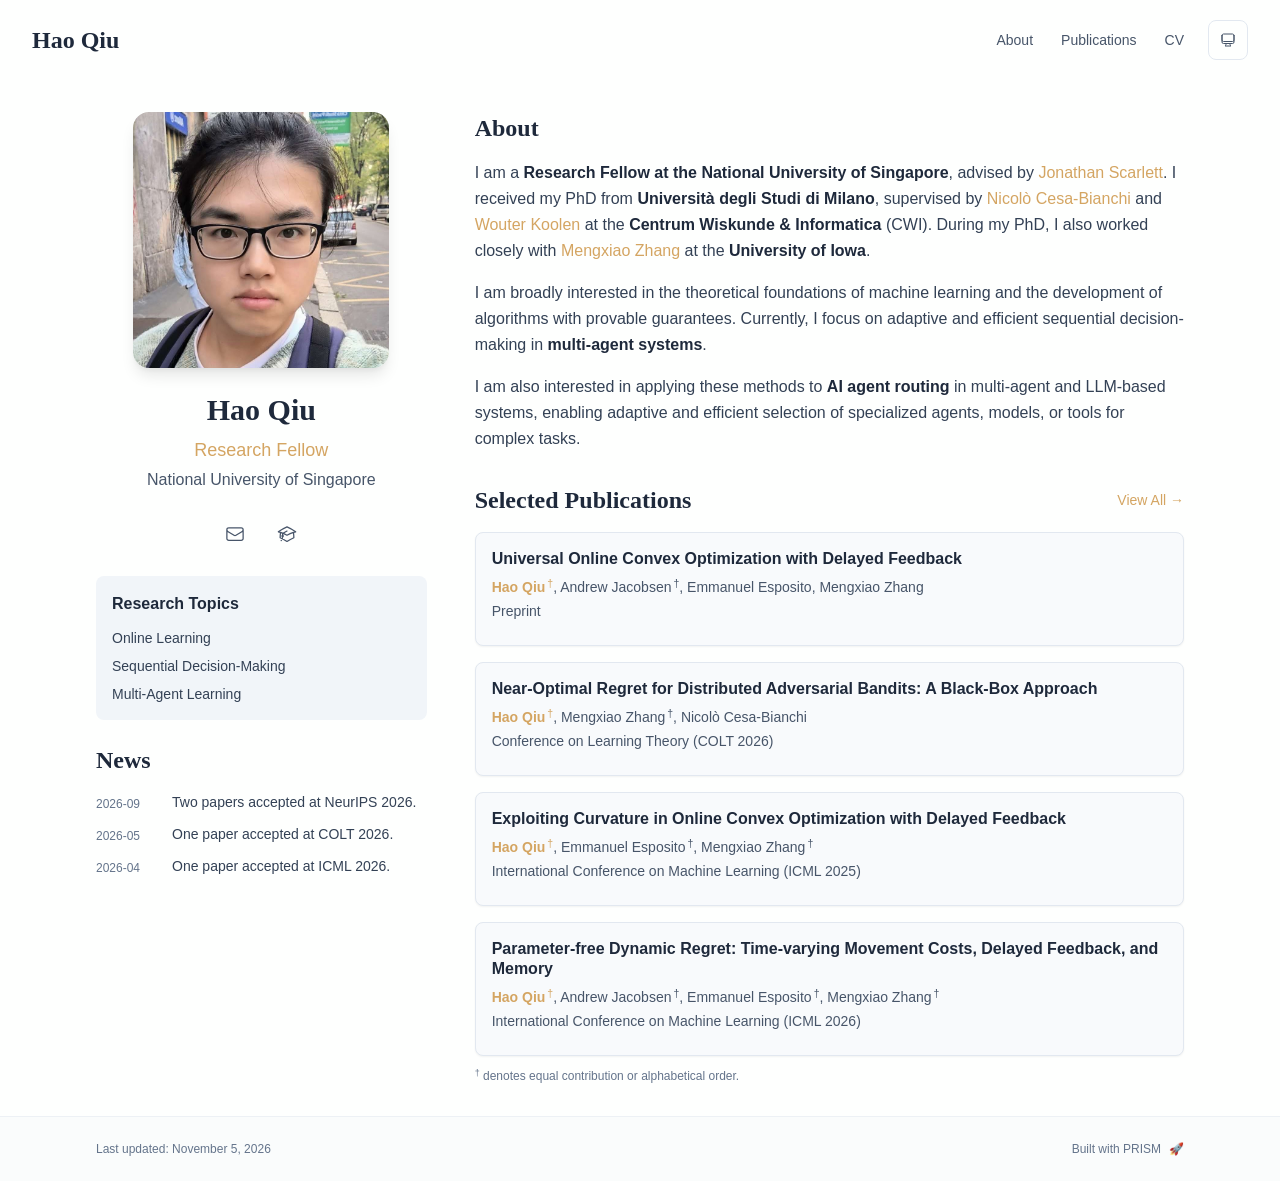
==== commit eda7b1a7: "Move homepage news below research topics" ====
--- a/index.html
+++ b/index.html
@@ -1,4 +1,4 @@
-<!DOCTYPE html><html lang="en" class="scroll-smooth"><head><meta charSet="utf-8"/><meta name="viewport" content="width=device-width, initial-scale=1"/><link rel="preload" as="image" href="/avatar.jpg"/><link rel="stylesheet" href="/_next/static/css/0f0ed3a03ead60fb.css" data-precedence="next"/><link rel="preload" as="script" fetchPriority="low" href="/_next/static/chunks/webpack-26315814ab64e90c.js"/><script src="/_next/static/chunks/594be1c0-6ae170dead7b0930.js" async=""></script><script src="/_next/static/chunks/172-5ac7b469010a2cfb.js" async=""></script><script src="/_next/static/chunks/main-app-515088f2f0cce254.js" async=""></script><script src="/_next/static/chunks/888-49c37c585af29909.js" async=""></script><script src="/_next/static/chunks/842-acccbd03236f4dfc.js" async=""></script><script src="/_next/static/chunks/800-3b8a0f8f7a1401d0.js" async=""></script><script src="/_next/static/chunks/app/layout-7c42a1c9aaa54ec1.js" async=""></script><script src="/_next/static/chunks/271-d2ed9885f86d4b56.js" async=""></script><script src="/_next/static/chunks/620-1c143b6e38920475.js" async=""></script><script src="/_next/static/chunks/app/page-33ce478a6c151202.js" async=""></script><link rel="icon" href="/favicon.svg" type="image/svg+xml"/><script>
+<!DOCTYPE html><html lang="en" class="scroll-smooth"><head><meta charSet="utf-8"/><meta name="viewport" content="width=device-width, initial-scale=1"/><link rel="preload" as="image" href="/avatar.jpg"/><link rel="stylesheet" href="/_next/static/css/0f0ed3a03ead60fb.css" data-precedence="next"/><link rel="preload" as="script" fetchPriority="low" href="/_next/static/chunks/webpack-26315814ab64e90c.js"/><script src="/_next/static/chunks/594be1c0-6ae170dead7b0930.js" async=""></script><script src="/_next/static/chunks/172-5ac7b469010a2cfb.js" async=""></script><script src="/_next/static/chunks/main-app-515088f2f0cce254.js" async=""></script><script src="/_next/static/chunks/888-49c37c585af29909.js" async=""></script><script src="/_next/static/chunks/842-acccbd03236f4dfc.js" async=""></script><script src="/_next/static/chunks/800-3b8a0f8f7a1401d0.js" async=""></script><script src="/_next/static/chunks/app/layout-7c42a1c9aaa54ec1.js" async=""></script><script src="/_next/static/chunks/271-d2ed9885f86d4b56.js" async=""></script><script src="/_next/static/chunks/620-1c143b6e38920475.js" async=""></script><script src="/_next/static/chunks/app/page-17a260ae84b84f2a.js" async=""></script><link rel="icon" href="/favicon.svg" type="image/svg+xml"/><script>
               try {
                 const theme = localStorage.getItem('theme-storage');
                 const parsed = theme ? JSON.parse(theme) : null;
@@ -59,5 +59,5 @@
       root.lang = 'en';
       root.setAttribute('data-locale', 'en');
     }
-  </script><title>Hao Qiu</title><meta name="description" content="Hao Qiu is a Research Fellow at the National University of Singapore and received his PhD from Università degli Studi di Milano."/><meta name="author" content="Hao Qiu"/><meta name="keywords" content="Hao Qiu,PhD,Research,National University of Singapore"/><meta name="creator" content="Hao Qiu"/><meta name="publisher" content="Hao Qiu"/><meta property="og:title" content="Hao Qiu"/><meta property="og:description" content="Hao Qiu is a Research Fellow at the National University of Singapore and received his PhD from Università degli Studi di Milano."/><meta property="og:site_name" content="Hao Qiu&#x27;s Academic Website"/><meta property="og:locale" content="en_US"/><meta property="og:type" content="website"/><meta name="twitter:card" content="summary"/><meta name="twitter:title" content="Hao Qiu"/><meta name="twitter:description" content="Hao Qiu is a Research Fellow at the National University of Singapore and received his PhD from Università degli Studi di Milano."/><link rel="icon" href="/favicon.svg"/><script>document.querySelectorAll('body link[rel="icon"], body link[rel="apple-touch-icon"]').forEach(el => document.head.appendChild(el))</script><script src="/_next/static/chunks/polyfills-42372ed130431b0a.js" noModule=""></script></head><body class="font-sans antialiased"><div style="visibility:hidden"><nav class="fixed top-0 left-0 right-0 z-50" data-headlessui-state=""><div class="transition-all duration-300 ease-out bg-transparent" style="transform:translateY(-100px)"><div class="max-w-7xl mx-auto px-4 sm:px-6 lg:px-8"><div class="flex justify-between items-center h-16 lg:h-20"><div class="flex-shrink-0" tabindex="0"><a class="text-xl lg:text-2xl font-serif font-semibold text-primary hover:text-accent transition-colors duration-200" href="/">Hao Qiu</a></div><div class="hidden lg:block"><div class="ml-10 flex items-center space-x-3"><div class="relative flex items-baseline space-x-1"><a data-nav-href="/" class="relative px-3 py-2 text-sm font-medium rounded-lg transition-colors duration-150 text-primary" href="/">About</a><a data-nav-href="/publications" class="relative px-3 py-2 text-sm font-medium rounded-lg transition-colors duration-150 text-neutral-600" href="/publications/">Publications</a><a data-nav-href="/cv.pdf" class="relative px-3 py-2 text-sm font-medium rounded-lg transition-colors duration-150 text-neutral-600" href="/cv.pdf" target="_blank" rel="noopener noreferrer">CV</a></div><div class="flex items-center justify-center w-10 h-10 rounded-lg border border-neutral-200 dark:border-[rgba(148,163,184,0.24)] bg-background dark:bg-neutral-800"><div class="w-4 h-4 rounded-full bg-neutral-300 animate-pulse"></div></div></div></div><div class="lg:hidden flex items-center space-x-2"><div class="flex items-center justify-center w-10 h-10 rounded-lg border border-neutral-200 dark:border-[rgba(148,163,184,0.24)] bg-background dark:bg-neutral-800"><div class="w-4 h-4 rounded-full bg-neutral-300 animate-pulse"></div></div><button class="inline-flex items-center justify-center p-2 rounded-md text-neutral-600 hover:text-primary hover:bg-neutral-100 dark:hover:bg-neutral-800 focus:outline-none focus:ring-2 focus:ring-inset focus:ring-accent transition-colors duration-200" id="headlessui-disclosure-button-«R7pdb»" type="button" aria-expanded="false" data-headlessui-state=""><span class="sr-only">Open main menu</span><div><svg xmlns="http://www.w3.org/2000/svg" fill="none" viewBox="0 0 24 24" stroke-width="1.5" stroke="currentColor" aria-hidden="true" data-slot="icon" class="block h-6 w-6"><path stroke-linecap="round" stroke-linejoin="round" d="M3.75 6.75h16.5M3.75 12h16.5m-16.5 5.25h16.5"></path></svg></div></button></div></div></div></div></nav><main class="min-h-screen pt-16 lg:pt-20"><div class="max-w-6xl mx-auto px-4 sm:px-6 lg:px-8 py-8 bg-background min-h-screen"><div class="grid grid-cols-1 lg:grid-cols-3 gap-12"><div class="lg:col-span-1"><div class="sticky top-8" style="opacity:0;transform:translateY(20px)"><div class="w-64 h-64 mx-auto mb-6 rounded-2xl overflow-hidden shadow-lg hover:shadow-xl transition-all duration-200 hover:scale-105"><img alt="Hao Qiu" width="256" height="256" decoding="async" data-nimg="1" class="w-full h-full object-cover object-center" style="color:transparent" src="/avatar.jpg"/></div><div class="text-center mb-6"><h1 class="text-3xl font-serif font-bold text-primary mb-2">Hao Qiu</h1><p class="text-lg text-accent font-medium mb-1">Research Fellow</p><p class="text-neutral-600 mb-2">National University of Singapore</p></div><div class="flex flex-wrap justify-center gap-3 sm:gap-4 mb-6 relative px-2"><div class="relative"><button class="p-2 sm:p-2 transition-colors duration-200 text-neutral-600 dark:text-neutral-400 hover:text-accent" aria-label="Email"><svg xmlns="http://www.w3.org/2000/svg" fill="none" viewBox="0 0 24 24" stroke-width="1.5" stroke="currentColor" aria-hidden="true" data-slot="icon" class="h-5 w-5"><path stroke-linecap="round" stroke-linejoin="round" d="M21.75 6.75v10.5a2.25 2.25 0 0 1-2.25 2.25h-15a2.25 2.25 0 0 1-2.25-2.25V6.75m19.5 0A2.25 2.25 0 0 0 19.5 4.5h-15a2.25 2.25 0 0 0-2.25 2.25m19.5 0v.243a2.25 2.25 0 0 1-1.07 1.916l-7.5 4.615a2.25 2.25 0 0 1-2.36 0L3.32 8.91a2.25 2.25 0 0 1-1.07-1.916V6.75"></path></svg></button></div><a href="https://scholar.google.com/citations?user=1qCDd8cAAAAJ&amp;hl=zh-CN" target="_blank" rel="noopener noreferrer" class="p-2 sm:p-2 text-neutral-600 dark:text-neutral-400 hover:text-accent transition-colors duration-200" aria-label="Google Scholar"><svg xmlns="http://www.w3.org/2000/svg" fill="none" viewBox="0 0 24 24" stroke-width="1.5" stroke="currentColor" aria-hidden="true" data-slot="icon" class="h-5 w-5"><path stroke-linecap="round" stroke-linejoin="round" d="M4.26 10.147a60.438 60.438 0 0 0-.491 6.347A48.62 48.62 0 0 1 12 20.904a48.62 48.62 0 0 1 8.232-4.41 60.46 60.46 0 0 0-.491-6.347m-15.482 0a50.636 50.636 0 0 0-2.658-.813A59.906 59.906 0 0 1 12 3.493a59.903 59.903 0 0 1 10.399 5.84c-.896.248-1.783.52-2.658.814m-15.482 0A50.717 50.717 0 0 1 12 13.489a50.702 50.702 0 0 1 7.74-3.342M6.75 15a.75.75 0 1 0 0-1.5.75.75 0 0 0 0 1.5Zm0 0v-3.675A55.378 55.378 0 0 1 12 8.443m-7.007 11.55A5.981 5.981 0 0 0 6.75 15.75v-1.5"></path></svg></a></div><div class="bg-neutral-100 dark:bg-neutral-800 rounded-lg p-4 mb-6 hover:shadow-lg transition-all duration-200 hover:scale-[1.02]"><h3 class="font-semibold text-primary mb-3">Research Topics</h3><div class="space-y-2 text-sm text-neutral-700 dark:text-neutral-500"><div>Online Learning</div><div>Sequential Decision-Making</div><div>Multi-Agent Learning</div></div></div></div></div><div class="lg:col-span-2 space-y-8"><section id="about" class="scroll-mt-24 space-y-8"><section style="opacity:0;transform:translateY(20px)"><h2 class="text-2xl font-serif font-bold text-primary mb-4">About</h2><div class="text-neutral-700 dark:text-neutral-600 leading-relaxed"><p class="mb-4 last:mb-0">I am a <strong class="font-semibold text-primary">Research Fellow at the National University of Singapore</strong>, advised by <a href="https://www.comp.nus.edu.sg/~scarlett/" node="[object Object]" target="_blank" rel="noopener noreferrer" class="text-accent font-medium transition-all duration-200 rounded hover:bg-accent/10 hover:shadow-sm">Jonathan Scarlett</a>. I received my PhD from <strong class="font-semibold text-primary">Università degli Studi di Milano</strong>, supervised by <a href="https://cesa-bianchi.di.unimi.it/index.html" node="[object Object]" target="_blank" rel="noopener noreferrer" class="text-accent font-medium transition-all duration-200 rounded hover:bg-accent/10 hover:shadow-sm">Nicolò Cesa-Bianchi</a> and <a href="https://wouterkoolen.info/" node="[object Object]" target="_blank" rel="noopener noreferrer" class="text-accent font-medium transition-all duration-200 rounded hover:bg-accent/10 hover:shadow-sm">Wouter Koolen</a> at the <strong class="font-semibold text-primary">Centrum Wiskunde &amp; Informatica</strong> (CWI). During my PhD, I also worked closely with <a href="https://mengxiaoz.github.io/" node="[object Object]" target="_blank" rel="noopener noreferrer" class="text-accent font-medium transition-all duration-200 rounded hover:bg-accent/10 hover:shadow-sm">Mengxiao Zhang</a> at the <strong class="font-semibold text-primary">University of Iowa</strong>.</p>
-<p class="mb-4 last:mb-0">I am broadly interested in the theoretical foundations of machine learning and the development of algorithms with provable guarantees. Currently, I focus on adaptive and efficient sequential decision-making in <strong class="font-semibold text-primary">multi-agent systems</strong>.</p><p class="mb-4 last:mb-0">I am also interested in applying these methods to <strong class="font-semibold text-primary">AI agent routing</strong> in multi-agent and LLM-based systems, enabling adaptive and efficient selection of specialized agents, models, or tools for complex tasks.</p></div></section><section style="opacity:0;transform:translateY(20px)"><div class="flex items-center justify-between mb-4"><h2 class="text-2xl font-serif font-bold text-primary">Selected Publications</h2><a class="text-accent hover:text-accent-dark text-sm font-medium transition-all duration-200 rounded hover:bg-accent/10 hover:shadow-sm" href="/publications/">View All<!-- --> →</a></div><div class="space-y-4"><div class="bg-neutral-50 dark:bg-neutral-800 p-4 rounded-lg shadow-sm border border-neutral-200 dark:border-[rgba(148,163,184,0.24)] hover:shadow-lg transition-all duration-200 hover:scale-[1.02]" style="opacity:0;transform:translateY(20px)"><h3 class="font-semibold text-primary mb-2 leading-tight"><a href="https://arxiv.org/abs/2610.28058" target="_blank" rel="noopener noreferrer" class="hover:text-accent transition-colors">Universal Online Convex Optimization with Delayed Feedback</a></h3><p class="text-sm text-neutral-600 dark:text-neutral-500 mb-1"><span><span class="font-semibold text-accent">Hao Qiu</span><sup class="ml-0.5 text-accent">†</sup>, </span><span><span class="">Andrew Jacobsen</span><sup class="ml-0.5 text-neutral-600 dark:text-neutral-500">†</sup>, </span><span><span class="">Emmanuel Esposito</span>, </span><span><span class="">Mengxiao Zhang</span></span></p><p class="text-sm text-neutral-600 dark:text-neutral-500 mb-2">Preprint</p></div><div class="bg-neutral-50 dark:bg-neutral-800 p-4 rounded-lg shadow-sm border border-neutral-200 dark:border-[rgba(148,163,184,0.24)] hover:shadow-lg transition-all duration-200 hover:scale-[1.02]" style="opacity:0;transform:translateY(20px)"><h3 class="font-semibold text-primary mb-2 leading-tight"><a href="https://arxiv.org/abs/2602.06404" target="_blank" rel="noopener noreferrer" class="hover:text-accent transition-colors">Near-Optimal Regret for Distributed Adversarial Bandits: A Black-Box Approach</a></h3><p class="text-sm text-neutral-600 dark:text-neutral-500 mb-1"><span><span class="font-semibold text-accent">Hao Qiu</span><sup class="ml-0.5 text-accent">†</sup>, </span><span><span class="">Mengxiao Zhang</span><sup class="ml-0.5 text-neutral-600 dark:text-neutral-500">†</sup>, </span><span><span class="">Nicolò Cesa-Bianchi</span></span></p><p class="text-sm text-neutral-600 dark:text-neutral-500 mb-2">Conference on Learning Theory (COLT 2026)</p></div><div class="bg-neutral-50 dark:bg-neutral-800 p-4 rounded-lg shadow-sm border border-neutral-200 dark:border-[rgba(148,163,184,0.24)] hover:shadow-lg transition-all duration-200 hover:scale-[1.02]" style="opacity:0;transform:translateY(20px)"><h3 class="font-semibold text-primary mb-2 leading-tight"><a href="https://arxiv.org/abs/2506.07595" target="_blank" rel="noopener noreferrer" class="hover:text-accent transition-colors">Exploiting Curvature in Online Convex Optimization with Delayed Feedback</a></h3><p class="text-sm text-neutral-600 dark:text-neutral-500 mb-1"><span><span class="font-semibold text-accent">Hao Qiu</span><sup class="ml-0.5 text-accent">†</sup>, </span><span><span class="">Emmanuel Esposito</span><sup class="ml-0.5 text-neutral-600 dark:text-neutral-500">†</sup>, </span><span><span class="">Mengxiao Zhang</span><sup class="ml-0.5 text-neutral-600 dark:text-neutral-500">†</sup></span></p><p class="text-sm text-neutral-600 dark:text-neutral-500 mb-2">International Conference on Machine Learning (ICML 2025)</p></div><div class="bg-neutral-50 dark:bg-neutral-800 p-4 rounded-lg shadow-sm border border-neutral-200 dark:border-[rgba(148,163,184,0.24)] hover:shadow-lg transition-all duration-200 hover:scale-[1.02]" style="opacity:0;transform:translateY(20px)"><h3 class="font-semibold text-primary mb-2 leading-tight"><a href="https://arxiv.org/abs/2602.06902" target="_blank" rel="noopener noreferrer" class="hover:text-accent transition-colors">Parameter-free Dynamic Regret: Time-varying Movement Costs, Delayed Feedback, and Memory</a></h3><p class="text-sm text-neutral-600 dark:text-neutral-500 mb-1"><span><span class="font-semibold text-accent">Hao Qiu</span><sup class="ml-0.5 text-accent">†</sup>, </span><span><span class="">Andrew Jacobsen</span><sup class="ml-0.5 text-neutral-600 dark:text-neutral-500">†</sup>, </span><span><span class="">Emmanuel Esposito</span><sup class="ml-0.5 text-neutral-600 dark:text-neutral-500">†</sup>, </span><span><span class="">Mengxiao Zhang</span><sup class="ml-0.5 text-neutral-600 dark:text-neutral-500">†</sup></span></p><p class="text-sm text-neutral-600 dark:text-neutral-500 mb-2">International Conference on Machine Learning (ICML 2026)</p></div></div><p class="mt-3 text-xs text-neutral-500 dark:text-neutral-400"><sup>†</sup> <!-- -->denotes equal contribution or alphabetical order.</p></section><section style="opacity:0;transform:translateY(20px)"><h2 class="text-2xl font-serif font-bold text-primary mb-4">News</h2><div class="space-y-3"><div class="flex items-start space-x-3"><span class="text-xs text-neutral-500 mt-1 w-16 flex-shrink-0">2026-09</span><p class="text-sm text-neutral-700">Two papers accepted at NeurIPS 2026.</p></div><div class="flex items-start space-x-3"><span class="text-xs text-neutral-500 mt-1 w-16 flex-shrink-0">2026-05</span><p class="text-sm text-neutral-700">One paper accepted at COLT 2026.</p></div><div class="flex items-start space-x-3"><span class="text-xs text-neutral-500 mt-1 w-16 flex-shrink-0">2026-04</span><p class="text-sm text-neutral-700">One paper accepted at ICML 2026.</p></div></div></section></section></div></div></div><!--$--><!--/$--><!--$--><!--/$--></main><footer class="border-t border-neutral-200/50 bg-neutral-50/50 dark:bg-neutral-900/50 dark:border-neutral-700/50"><div class="max-w-6xl mx-auto px-4 sm:px-6 lg:px-8 py-6"><div class="flex flex-col sm:flex-row justify-between items-center gap-2"><p class="text-xs text-neutral-500">Last updated<!-- -->: <!-- -->November 3, 2026</p><p class="text-xs text-neutral-500 flex items-center"><a href="https://github.com/xyjoey/PRISM" target="_blank" rel="noopener noreferrer">Built with PRISM</a><span class="ml-2">🚀</span></p></div></div></footer></div><script src="/_next/static/chunks/webpack-26315814ab64e90c.js" async=""></script><script>(self.__next_f=self.__next_f||[]).push([0])</script><script>self.__next_f.push([1,"1:\"$Sreact.fragment\"\n3:I[4967,[\"888\",\"static/chunks/888-49c37c585af29909.js\",\"842\",\"static/chunks/842-acccbd03236f4dfc.js\",\"800\",\"static/chunks/800-3b8a0f8f7a1401d0.js\",\"177\",\"static/chunks/app/layout-7c42a1c9aaa54ec1.js\"],\"ThemeProvider\"]\n4:I[7040,[\"888\",\"static/chunks/888-49c37c585af29909.js\",\"842\",\"static/chunks/842-acccbd03236f4dfc.js\",\"800\",\"static/chunks/800-3b8a0f8f7a1401d0.js\",\"177\",\"static/chunks/app/layout-7c42a1c9aaa54ec1.js\"],\"LocaleProvider\"]\n5:I[7780,[\"888\",\"static/chunks/888-49c37c585af29909.js\",\"842\",\"static/chunks/842-acccbd03236f4dfc.js\",\"800\",\"static/chunks/800-3b8a0f8f7a1401d0.js\",\"177\",\"static/chunks/app/layout-7c42a1c9aaa54ec1.js\"],\"default\"]\n6:I[1379,[],\"\"]\n7:I[8287,[],\"\"]\n8:I[5364,[\"888\",\"static/chunks/888-49c37c585af29909.js\",\"842\",\"static/chunks/842-acccbd03236f4dfc.js\",\"800\",\"static/chunks/800-3b8a0f8f7a1401d0.js\",\"177\",\"static/chunks/app/layout-7c42a1c9aaa54ec1.js\"],\"default\"]\n9:I[643,[\"888\",\"static/chunks/888-49c37c585af29909.js\",\"271\",\"static/chunks/271-d2ed9885f86d4b56.js\",\"842\",\"static/chunks/842-acccbd03236f4dfc.js\",\"620\",\"static/chunks/620-1c143b6e38920475.js\",\"974\",\"static/chunks/app/page-33ce478a6c151202.js\"],\"default\"]\na:I[8257,[],\"MetadataBoundary\"]\nc:I[8257,[],\"OutletBoundary\"]\nf:I[7295,[],\"AsyncMetadataOutlet\"]\n11:I[8257,[],\"ViewportBoundary\"]\n13:I[1414,[],\"\"]\n:HL[\"/_next/static/css/0f0ed3a03ead60fb.css\",\"style\"]\n2:T5c8,\n    try {\n      const cfg = {\"enabled\":false,\"locales\":[\"en\"],\"defaultLocale\":\"en\",\"mode\":\"fixed\",\"fixedLocale\":\"en\",\"persist\":false,\"switcher\":false,\"labels\":{\"en\":\"English\"}};\n      const storageKey = 'locale-storage';\n      const normalize = (value) => typeof value === 'string' ? value.trim().replace('_', '-').toLowerCase() : '';\n      const matchLocale = (candidate) => {\n        const normalized = normalize(candidate);\n        if (!normalized) return null;\n        if (cfg.locales.includes(normalized)) return normalized;\n        const language = normalized.split('-')[0];\n        if (cfg.locales.includes(language)) return language;\n        return null;\n  "])</script><script>self.__next_f.push([1,"    };\n\n      let resolved = null;\n\n      if (!cfg.enabled) {\n        resolved = cfg.defaultLocale;\n      } else if (cfg.persist) {\n        resolved = matchLocale(localStorage.getItem(storageKey));\n      }\n\n      if (!resolved) {\n        if (cfg.mode === 'fixed') {\n          resolved = cfg.fixedLocale;\n        } else {\n          resolved = matchLocale(navigator.language);\n        }\n      }\n\n      if (!resolved) {\n        resolved = cfg.defaultLocale;\n      }\n\n      const root = document.documentElement;\n      root.lang = resolved;\n      root.setAttribute('data-locale', resolved);\n\n      if (cfg.persist) {\n        localStorage.setItem(storageKey, resolved);\n      }\n    } catch (e) {\n      const root = document.documentElement;\n      root.lang = 'en';\n      root.setAttribute('data-locale', 'en');\n    }\n  "])</script><script>self.__next_f.push([1,"0:{\"P\":null,\"b\":\"4PyNMyWjgPs3dt6mYCtUz\",\"p\":\"\",\"c\":[\"\",\"\"],\"i\":false,\"f\":[[[\"\",{\"children\":[\"__PAGE__\",{}]},\"$undefined\",\"$undefined\",true],[\"\",[\"$\",\"$1\",\"c\",{\"children\":[[[\"$\",\"link\",\"0\",{\"rel\":\"stylesheet\",\"href\":\"/_next/static/css/0f0ed3a03ead60fb.css\",\"precedence\":\"next\",\"crossOrigin\":\"$undefined\",\"nonce\":\"$undefined\"}]],[\"$\",\"html\",null,{\"lang\":\"en\",\"className\":\"scroll-smooth\",\"suppressHydrationWarning\":true,\"children\":[[\"$\",\"head\",null,{\"children\":[[\"$\",\"link\",null,{\"rel\":\"icon\",\"href\":\"/favicon.svg\",\"type\":\"image/svg+xml\"}],[\"$\",\"script\",null,{\"dangerouslySetInnerHTML\":{\"__html\":\"\\n              try {\\n                const theme = localStorage.getItem('theme-storage');\\n                const parsed = theme ? JSON.parse(theme) : null;\\n                const setting = parsed?.state?.theme || 'system';\\n                const prefersDark = typeof window !== 'undefined' && window.matchMedia && window.matchMedia('(prefers-color-scheme: dark)').matches;\\n                const effective = setting === 'dark' ? 'dark' : (setting === 'light' ? 'light' : (prefersDark ? 'dark' : 'light'));\\n                var root = document.documentElement;\\n                root.classList.add(effective);\\n                root.setAttribute('data-theme', effective);\\n              } catch (e) {\\n                var root = document.documentElement;\\n                root.classList.add('light');\\n                root.setAttribute('data-theme', 'light');\\n              }\\n            \"}}],[\"$\",\"script\",null,{\"dangerouslySetInnerHTML\":{\"__html\":\"$2\"}}]]}],[\"$\",\"body\",null,{\"className\":\"font-sans antialiased\",\"children\":[\"$\",\"$L3\",null,{\"children\":[\"$\",\"$L4\",null,{\"config\":{\"enabled\":false,\"locales\":[\"en\"],\"defaultLocale\":\"en\",\"mode\":\"fixed\",\"fixedLocale\":\"en\",\"persist\":false,\"switcher\":false,\"labels\":{\"en\":\"English\"}},\"children\":[[\"$\",\"$L5\",null,{\"items\":[{\"title\":\"About\",\"type\":\"page\",\"target\":\"about\",\"href\":\"/\"},{\"title\":\"Publications\",\"type\":\"page\",\"target\":\"publications\",\"href\":\"/publications\"},{\"title\":\"CV\",\"type\":\"link\",\"target\":\"cv\",\"href\":\"/cv.pdf\"}],\"siteTitle\":\"Hao Qiu\",\"enableOnePageMode\":false,\"i18n\":\"$0:f:0:1:1:props:children:1:props:children:1:props:children:props:children:props:config\",\"itemsByLocale\":{\"en\":[{\"title\":\"About\",\"type\":\"page\",\"target\":\"about\",\"href\":\"/\"},{\"title\":\"Publications\",\"type\":\"page\",\"target\":\"publications\",\"href\":\"/publications\"},{\"title\":\"CV\",\"type\":\"link\",\"target\":\"cv\",\"href\":\"/cv.pdf\"}]},\"siteTitleByLocale\":{\"en\":\"Hao Qiu\"}}],[\"$\",\"main\",null,{\"className\":\"min-h-screen pt-16 lg:pt-20\",\"children\":[\"$\",\"$L6\",null,{\"parallelRouterKey\":\"children\",\"error\":\"$undefined\",\"errorStyles\":\"$undefined\",\"errorScripts\":\"$undefined\",\"template\":[\"$\",\"$L7\",null,{}],\"templateStyles\":\"$undefined\",\"templateScripts\":\"$undefined\",\"notFound\":[[[\"$\",\"title\",null,{\"children\":\"404: This page could not be found.\"}],[\"$\",\"div\",null,{\"style\":{\"fontFamily\":\"system-ui,\\\"Segoe UI\\\",Roboto,Helvetica,Arial,sans-serif,\\\"Apple Color Emoji\\\",\\\"Segoe UI Emoji\\\"\",\"height\":\"100vh\",\"textAlign\":\"center\",\"display\":\"flex\",\"flexDirection\":\"column\",\"alignItems\":\"center\",\"justifyContent\":\"center\"},\"children\":[\"$\",\"div\",null,{\"children\":[[\"$\",\"style\",null,{\"dangerouslySetInnerHTML\":{\"__html\":\"body{color:#000;background:#fff;margin:0}.next-error-h1{border-right:1px solid rgba(0,0,0,.3)}@media (prefers-color-scheme:dark){body{color:#fff;background:#000}.next-error-h1{border-right:1px solid rgba(255,255,255,.3)}}\"}}],[\"$\",\"h1\",null,{\"className\":\"next-error-h1\",\"style\":{\"display\":\"inline-block\",\"margin\":\"0 20px 0 0\",\"padding\":\"0 23px 0 0\",\"fontSize\":24,\"fontWeight\":500,\"verticalAlign\":\"top\",\"lineHeight\":\"49px\"},\"children\":404}],[\"$\",\"div\",null,{\"style\":{\"display\":\"inline-block\"},\"children\":[\"$\",\"h2\",null,{\"style\":{\"fontSize\":14,\"fontWeight\":400,\"lineHeight\":\"49px\",\"margin\":0},\"children\":\"This page could not be found.\"}]}]]}]}]],[]],\"forbidden\":\"$undefined\",\"unauthorized\":\"$undefined\"}]}],[\"$\",\"$L8\",null,{\"lastUpdated\":\"November 3, 2026\",\"lastUpdatedByLocale\":{\"en\":\"November 3, 2026\"},\"defaultLocale\":\"en\"}]]}]}]}]]}]]}],{\"children\":[\"__PAGE__\",[\"$\",\"$1\",\"c\",{\"children\":[[\"$\",\"$L9\",null,{\"dataByLocale\":{\"en\":{\"author\":{\"name\":\"Hao Qiu\",\"title\":\"Research Fellow\",\"institution\":\"National University of Singapore\",\"avatar\":\"/avatar.jpg\"},\"social\":{\"email\":\"qiuhaosai@gmail.com\",\"google_scholar\":\"https://scholar.google.com/citations?user=1qCDd8cAAAAJ&hl=zh-CN\"},\"features\":{\"enable_likes\":false,\"enable_one_page_mode\":false},\"enableOnePageMode\":false,\"researchInterests\":[\"Online Learning\",\"Sequential Decision-Making\",\"Multi-Agent Learning\"],\"pagesToShow\":[{\"type\":\"about\",\"id\":\"about\",\"sections\":[{\"id\":\"about\",\"type\":\"markdown\",\"source\":\"bio.md\",\"title\":\"About\",\"content\":\"I am a **Research Fellow at the National University of Singapore**, advised by [Jonathan Scarlett](https://www.comp.nus.edu.sg/~scarlett/). I received my PhD from **Università degli Studi di Milano**, supervised by [Nicolò Cesa-Bianchi](https://cesa-bianchi.di.unimi.it/index.html) and [Wouter Koolen](https://wouterkoolen.info/) at the **Centrum Wiskunde & Informatica** (CWI). During my PhD, I also worked closely with [Mengxiao Zhang](https://mengxiaoz.github.io/) at the **University of Iowa**.\\n\\nI am broadly interested in the theoretical foundations of machine learning and the development of algorithms with provable guarantees. Currently, I focus on adaptive and efficient sequential decision-making in **multi-agent systems**.\\n\\nI am also interested in applying these methods to **AI agent routing** in multi-agent and LLM-based systems, enabling adaptive and efficient selection of specialized agents, models, or tools for complex tasks.\\n\"},{\"id\":\"featured_publications\",\"type\":\"publications\",\"title\":\"Selected Publications\",\"filter\":\"selected\",\"limit\":4,\"publications\":[{\"id\":\"qiu2026universaldelayed\",\"title\":\"Universal Online Convex Optimization with Delayed Feedback\",\"titleNodes\":[{\"type\":\"text\",\"text\":\"Universal Online Convex Optimization with Delayed Feedback\"}],\"authors\":[{\"name\":\"Hao Qiu\",\"isHighlighted\":true,\"isCorresponding\":false,\"isEqualContribution\":true},{\"name\":\"Andrew Jacobsen\",\"isHighlighted\":false,\"isCorresponding\":false,\"isEqualContribution\":true},{\"name\":\"Emmanuel Esposito\",\"isHighlighted\":false,\"isCorresponding\":false,\"isEqualContribution\":false},{\"name\":\"Mengxiao Zhang\",\"isHighlighted\":false,\"isCorresponding\":false,\"isEqualContribution\":false}],\"year\":2026,\"type\":\"preprint\",\"status\":\"published\",\"tags\":[\"Machine Learning\",\"Online Optimization\",\"Delayed Feedback\"],\"keywords\":[\"Machine Learning\",\"Online Optimization\",\"Delayed Feedback\"],\"researchArea\":\"machine-learning\",\"journal\":\"arXiv preprint arXiv:2610.28058\",\"conference\":\"\",\"url\":\"https://arxiv.org/abs/2610.28058\",\"abstract\":\"\",\"description\":\"\",\"publishedDate\":\"2026-10-20\",\"selected\":true,\"bibtex\":\"@misc{qiu2026universaldelayed,\\n  title = {Universal Online Convex Optimization With Delayed Feedback},\\n  author = {Hao Qiu and Andrew Jacobsen and Emmanuel Esposito and Mengxiao Zhang},\\n  year = {2026},\\n  eprint = {2610.28058},\\n  archivePrefix = {arXiv},\\n  primaryClass = {cs.LG},\\n  url = {https://arxiv.org/abs/2610.28058}\\n}\",\"selectedOrder\":1,\"displayVenue\":\"Preprint\"},{\"id\":\"qiu2026distributedbandits\",\"title\":\"Near-Optimal Regret for Distributed Adversarial Bandits: A Black-Box Approach\",\"titleNodes\":[{\"type\":\"text\",\"text\":\"Near-Optimal Regret for Distributed Adversarial Bandits: A Black-Box Approach\"}],\"authors\":[{\"name\":\"Hao Qiu\",\"isHighlighted\":true,\"isCorresponding\":false,\"isEqualContribution\":true},{\"name\":\"Mengxiao Zhang\",\"isHighlighted\":false,\"isCorresponding\":false,\"isEqualContribution\":true},{\"name\":\"Nicolò Cesa-Bianchi\",\"isHighlighted\":false,\"isCorresponding\":false,\"isEqualContribution\":false}],\"year\":2026,\"type\":\"conference\",\"status\":\"published\",\"tags\":[\"Machine Learning\",\"Distributed Learning\",\"Adversarial Bandits\",\"Regret Analysis\"],\"keywords\":[\"Machine Learning\",\"Distributed Learning\",\"Adversarial Bandits\",\"Regret Analysis\"],\"researchArea\":\"machine-learning\",\"journal\":\"\",\"conference\":\"Conference on Learning Theory (COLT)\",\"volume\":\"336\",\"pages\":\"5465--5517\",\"url\":\"https://arxiv.org/abs/2602.06404\",\"abstract\":\"\",\"description\":\"\",\"publishedDate\":\"2026-06-29\",\"selected\":true,\"selectedOrder\":2,\"bibtex\":\"@inproceedings{qiu2026distributedbandits,\\n  title = {Near-Optimal Regret for Distributed Adversarial Bandits: A Black-Box Approach},\\n  author = {Hao Qiu and Mengxiao Zhang and Nicolò Cesa-Bianchi},\\n  year = {2026},\\n  booktitle = {Conference on Learning Theory (COLT)},\\n  pages = {5465--5517},\\n  volume = {336},\\n  series = {Proceedings of Machine Learning Research},\\n  publisher = {PMLR},\\n  url = {https://arxiv.org/abs/2602.06404}\\n}\"},{\"id\":\"qiu2025curvature\",\"title\":\"Exploiting Curvature in Online Convex Optimization with Delayed Feedback\",\"titleNodes\":[{\"type\":\"text\",\"text\":\"Exploiting Curvature in Online Convex Optimization with Delayed Feedback\"}],\"authors\":[{\"name\":\"Hao Qiu\",\"isHighlighted\":true,\"isCorresponding\":false,\"isEqualContribution\":true},{\"name\":\"Emmanuel Esposito\",\"isHighlighted\":false,\"isCorresponding\":false,\"isEqualContribution\":true},{\"name\":\"Mengxiao Zhang\",\"isHighlighted\":false,\"isCorresponding\":false,\"isEqualContribution\":true}],\"year\":2025,\"type\":\"conference\",\"status\":\"published\",\"tags\":[\"Machine Learning\",\"Online Learning\",\"Online Convex Optimization\",\"Delayed Feedback\"],\"keywords\":[\"Machine Learning\",\"Online Learning\",\"Online Convex Optimization\",\"Delayed Feedback\"],\"researchArea\":\"machine-learning\",\"journal\":\"\",\"conference\":\"International Conference on Machine Learning (ICML)\",\"volume\":\"267\",\"pages\":\"50448--50479\",\"url\":\"https://arxiv.org/abs/2506.07595\",\"abstract\":\"\",\"description\":\"\",\"publishedDate\":\"2025-07-13\",\"selected\":true,\"selectedOrder\":3,\"bibtex\":\"@inproceedings{qiu2025curvature,\\n  title = {Exploiting Curvature in Online Convex Optimization with Delayed Feedback},\\n  author = {Hao Qiu and Emmanuel Esposito and Mengxiao Zhang},\\n  year = {2025},\\n  booktitle = {International Conference on Machine Learning (ICML)},\\n  pages = {50448--50479},\\n  volume = {267},\\n  series = {Proceedings of Machine Learning Research},\\n  publisher = {PMLR},\\n  url = {https://arxiv.org/abs/2506.07595}\\n}\"},{\"id\":\"qiu2026parameterfree\",\"title\":\"Parameter-free Dynamic Regret: Time-varying Movement Costs, Delayed Feedback, and Memory\",\"titleNodes\":[{\"type\":\"text\",\"text\":\"Parameter-free Dynamic Regret: Time-varying Movement Costs, Delayed Feedback, and Memory\"}],\"authors\":[{\"name\":\"Hao Qiu\",\"isHighlighted\":true,\"isCorresponding\":false,\"isEqualContribution\":true},{\"name\":\"Andrew Jacobsen\",\"isHighlighted\":false,\"isCorresponding\":false,\"isEqualContribution\":true},{\"name\":\"Emmanuel Esposito\",\"isHighlighted\":false,\"isCorresponding\":false,\"isEqualContribution\":true},{\"name\":\"Mengxiao Zhang\",\"isHighlighted\":false,\"isCorresponding\":false,\"isEqualContribution\":true}],\"year\":2026,\"type\":\"conference\",\"status\":\"published\",\"tags\":[\"Machine Learning\",\"Online Learning\",\"Dynamic Regret\",\"Delayed Feedback\"],\"keywords\":[\"Machine Learning\",\"Online Learning\",\"Dynamic Regret\",\"Delayed Feedback\"],\"researchArea\":\"machine-learning\",\"journal\":\"\",\"conference\":\"International Conference on Machine Learning (ICML)\",\"volume\":\"306\",\"url\":\"https://arxiv.org/abs/2602.06902\",\"abstract\":\"\",\"description\":\"\",\"publishedDate\":\"2026-07-06\",\"selected\":true,\"selectedOrder\":4,\"bibtex\":\"@inproceedings{qiu2026parameterfree,\\n  title = {Parameter-free Dynamic Regret: Time-varying Movement Costs, Delayed Feedback, and Memory},\\n  author = {Hao Qiu and Andrew Jacobsen and Emmanuel Esposito and Mengxiao Zhang},\\n  year = {2026},\\n  booktitle = {International Conference on Machine Learning (ICML)},\\n  volume = {306},\\n  series = {Proceedings of Machine Learning Research},\\n  publisher = {PMLR},\\n  url = {https://arxiv.org/abs/2602.06902}\\n}\"}]},{\"id\":\"news\",\"type\":\"list\",\"title\":\"News\",\"source\":\"news.toml\",\"items\":[{\"date\":\"2026-09\",\"content\":\"Two papers accepted at NeurIPS 2026.\"},{\"date\":\"2026-05\",\"content\":\"One paper accepted at COLT 2026.\"},{\"date\":\"2026-04\",\"content\":\"One paper accepted at ICML 2026.\"}]}]}]}},\"defaultLocale\":\"en\"}],[\"$\",\"$La\",null,{\"children\":\"$Lb\"}],null,[\"$\",\"$Lc\",null,{\"children\":[\"$Ld\",\"$Le\",[\"$\",\"$Lf\",null,{\"promise\":\"$@10\"}]]}]]}],{},null,false]},null,false],[\"$\",\"$1\",\"h\",{\"children\":[null,[\"$\",\"$1\",\"fzX0n_hZYVjwOl7uZLFU1\",{\"children\":[[\"$\",\"$L11\",null,{\"children\":\"$L12\"}],null]}],null]}],false]],\"m\":\"$undefined\",\"G\":[\"$13\",\"$undefined\"],\"s\":false,\"S\":true}\n"])</script><script>self.__next_f.push([1,"14:\"$Sreact.suspense\"\n15:I[7295,[],\"AsyncMetadata\"]\nb:[\"$\",\"$14\",null,{\"fallback\":null,\"children\":[\"$\",\"$L15\",null,{\"promise\":\"$@16\"}]}]\n"])</script><script>self.__next_f.push([1,"e:null\n"])</script><script>self.__next_f.push([1,"12:[[\"$\",\"meta\",\"0\",{\"charSet\":\"utf-8\"}],[\"$\",\"meta\",\"1\",{\"name\":\"viewport\",\"content\":\"width=device-width, initial-scale=1\"}]]\nd:null\n"])</script><script>self.__next_f.push([1,"16:{\"metadata\":[[\"$\",\"title\",\"0\",{\"children\":\"Hao Qiu\"}],[\"$\",\"meta\",\"1\",{\"name\":\"description\",\"content\":\"Hao Qiu is a Research Fellow at the National University of Singapore and received his PhD from Università degli Studi di Milano.\"}],[\"$\",\"meta\",\"2\",{\"name\":\"author\",\"content\":\"Hao Qiu\"}],[\"$\",\"meta\",\"3\",{\"name\":\"keywords\",\"content\":\"Hao Qiu,PhD,Research,National University of Singapore\"}],[\"$\",\"meta\",\"4\",{\"name\":\"creator\",\"content\":\"Hao Qiu\"}],[\"$\",\"meta\",\"5\",{\"name\":\"publisher\",\"content\":\"Hao Qiu\"}],[\"$\",\"meta\",\"6\",{\"property\":\"og:title\",\"content\":\"Hao Qiu\"}],[\"$\",\"meta\",\"7\",{\"property\":\"og:description\",\"content\":\"Hao Qiu is a Research Fellow at the National University of Singapore and received his PhD from Università degli Studi di Milano.\"}],[\"$\",\"meta\",\"8\",{\"property\":\"og:site_name\",\"content\":\"Hao Qiu's Academic Website\"}],[\"$\",\"meta\",\"9\",{\"property\":\"og:locale\",\"content\":\"en_US\"}],[\"$\",\"meta\",\"10\",{\"property\":\"og:type\",\"content\":\"website\"}],[\"$\",\"meta\",\"11\",{\"name\":\"twitter:card\",\"content\":\"summary\"}],[\"$\",\"meta\",\"12\",{\"name\":\"twitter:title\",\"content\":\"Hao Qiu\"}],[\"$\",\"meta\",\"13\",{\"name\":\"twitter:description\",\"content\":\"Hao Qiu is a Research Fellow at the National University of Singapore and received his PhD from Università degli Studi di Milano.\"}],[\"$\",\"link\",\"14\",{\"rel\":\"icon\",\"href\":\"/favicon.svg\"}]],\"error\":null,\"digest\":\"$undefined\"}\n10:{\"metadata\":\"$16:metadata\",\"error\":null,\"digest\":\"$undefined\"}\n"])</script></body></html>+  </script><title>Hao Qiu</title><meta name="description" content="Hao Qiu is a Research Fellow at the National University of Singapore and received his PhD from Università degli Studi di Milano."/><meta name="author" content="Hao Qiu"/><meta name="keywords" content="Hao Qiu,PhD,Research,National University of Singapore"/><meta name="creator" content="Hao Qiu"/><meta name="publisher" content="Hao Qiu"/><meta property="og:title" content="Hao Qiu"/><meta property="og:description" content="Hao Qiu is a Research Fellow at the National University of Singapore and received his PhD from Università degli Studi di Milano."/><meta property="og:site_name" content="Hao Qiu&#x27;s Academic Website"/><meta property="og:locale" content="en_US"/><meta property="og:type" content="website"/><meta name="twitter:card" content="summary"/><meta name="twitter:title" content="Hao Qiu"/><meta name="twitter:description" content="Hao Qiu is a Research Fellow at the National University of Singapore and received his PhD from Università degli Studi di Milano."/><link rel="icon" href="/favicon.svg"/><script>document.querySelectorAll('body link[rel="icon"], body link[rel="apple-touch-icon"]').forEach(el => document.head.appendChild(el))</script><script src="/_next/static/chunks/polyfills-42372ed130431b0a.js" noModule=""></script></head><body class="font-sans antialiased"><div style="visibility:hidden"><nav class="fixed top-0 left-0 right-0 z-50" data-headlessui-state=""><div class="transition-all duration-300 ease-out bg-transparent" style="transform:translateY(-100px)"><div class="max-w-7xl mx-auto px-4 sm:px-6 lg:px-8"><div class="flex justify-between items-center h-16 lg:h-20"><div class="flex-shrink-0" tabindex="0"><a class="text-xl lg:text-2xl font-serif font-semibold text-primary hover:text-accent transition-colors duration-200" href="/">Hao Qiu</a></div><div class="hidden lg:block"><div class="ml-10 flex items-center space-x-3"><div class="relative flex items-baseline space-x-1"><a data-nav-href="/" class="relative px-3 py-2 text-sm font-medium rounded-lg transition-colors duration-150 text-primary" href="/">About</a><a data-nav-href="/publications" class="relative px-3 py-2 text-sm font-medium rounded-lg transition-colors duration-150 text-neutral-600" href="/publications/">Publications</a><a data-nav-href="/cv.pdf" class="relative px-3 py-2 text-sm font-medium rounded-lg transition-colors duration-150 text-neutral-600" href="/cv.pdf" target="_blank" rel="noopener noreferrer">CV</a></div><div class="flex items-center justify-center w-10 h-10 rounded-lg border border-neutral-200 dark:border-[rgba(148,163,184,0.24)] bg-background dark:bg-neutral-800"><div class="w-4 h-4 rounded-full bg-neutral-300 animate-pulse"></div></div></div></div><div class="lg:hidden flex items-center space-x-2"><div class="flex items-center justify-center w-10 h-10 rounded-lg border border-neutral-200 dark:border-[rgba(148,163,184,0.24)] bg-background dark:bg-neutral-800"><div class="w-4 h-4 rounded-full bg-neutral-300 animate-pulse"></div></div><button class="inline-flex items-center justify-center p-2 rounded-md text-neutral-600 hover:text-primary hover:bg-neutral-100 dark:hover:bg-neutral-800 focus:outline-none focus:ring-2 focus:ring-inset focus:ring-accent transition-colors duration-200" id="headlessui-disclosure-button-«R7pdb»" type="button" aria-expanded="false" data-headlessui-state=""><span class="sr-only">Open main menu</span><div><svg xmlns="http://www.w3.org/2000/svg" fill="none" viewBox="0 0 24 24" stroke-width="1.5" stroke="currentColor" aria-hidden="true" data-slot="icon" class="block h-6 w-6"><path stroke-linecap="round" stroke-linejoin="round" d="M3.75 6.75h16.5M3.75 12h16.5m-16.5 5.25h16.5"></path></svg></div></button></div></div></div></div></nav><main class="min-h-screen pt-16 lg:pt-20"><div class="max-w-6xl mx-auto px-4 sm:px-6 lg:px-8 py-8 bg-background min-h-screen"><div class="grid grid-cols-1 lg:grid-cols-3 gap-12"><div class="lg:col-span-1"><div class="sticky top-8" style="opacity:0;transform:translateY(20px)"><div class="w-64 h-64 mx-auto mb-6 rounded-2xl overflow-hidden shadow-lg hover:shadow-xl transition-all duration-200 hover:scale-105"><img alt="Hao Qiu" width="256" height="256" decoding="async" data-nimg="1" class="w-full h-full object-cover object-center" style="color:transparent" src="/avatar.jpg"/></div><div class="text-center mb-6"><h1 class="text-3xl font-serif font-bold text-primary mb-2">Hao Qiu</h1><p class="text-lg text-accent font-medium mb-1">Research Fellow</p><p class="text-neutral-600 mb-2">National University of Singapore</p></div><div class="flex flex-wrap justify-center gap-3 sm:gap-4 mb-6 relative px-2"><div class="relative"><button class="p-2 sm:p-2 transition-colors duration-200 text-neutral-600 dark:text-neutral-400 hover:text-accent" aria-label="Email"><svg xmlns="http://www.w3.org/2000/svg" fill="none" viewBox="0 0 24 24" stroke-width="1.5" stroke="currentColor" aria-hidden="true" data-slot="icon" class="h-5 w-5"><path stroke-linecap="round" stroke-linejoin="round" d="M21.75 6.75v10.5a2.25 2.25 0 0 1-2.25 2.25h-15a2.25 2.25 0 0 1-2.25-2.25V6.75m19.5 0A2.25 2.25 0 0 0 19.5 4.5h-15a2.25 2.25 0 0 0-2.25 2.25m19.5 0v.243a2.25 2.25 0 0 1-1.07 1.916l-7.5 4.615a2.25 2.25 0 0 1-2.36 0L3.32 8.91a2.25 2.25 0 0 1-1.07-1.916V6.75"></path></svg></button></div><a href="https://scholar.google.com/citations?user=1qCDd8cAAAAJ&amp;hl=zh-CN" target="_blank" rel="noopener noreferrer" class="p-2 sm:p-2 text-neutral-600 dark:text-neutral-400 hover:text-accent transition-colors duration-200" aria-label="Google Scholar"><svg xmlns="http://www.w3.org/2000/svg" fill="none" viewBox="0 0 24 24" stroke-width="1.5" stroke="currentColor" aria-hidden="true" data-slot="icon" class="h-5 w-5"><path stroke-linecap="round" stroke-linejoin="round" d="M4.26 10.147a60.438 60.438 0 0 0-.491 6.347A48.62 48.62 0 0 1 12 20.904a48.62 48.62 0 0 1 8.232-4.41 60.46 60.46 0 0 0-.491-6.347m-15.482 0a50.636 50.636 0 0 0-2.658-.813A59.906 59.906 0 0 1 12 3.493a59.903 59.903 0 0 1 10.399 5.84c-.896.248-1.783.52-2.658.814m-15.482 0A50.717 50.717 0 0 1 12 13.489a50.702 50.702 0 0 1 7.74-3.342M6.75 15a.75.75 0 1 0 0-1.5.75.75 0 0 0 0 1.5Zm0 0v-3.675A55.378 55.378 0 0 1 12 8.443m-7.007 11.55A5.981 5.981 0 0 0 6.75 15.75v-1.5"></path></svg></a></div><div class="bg-neutral-100 dark:bg-neutral-800 rounded-lg p-4 mb-6 hover:shadow-lg transition-all duration-200 hover:scale-[1.02]"><h3 class="font-semibold text-primary mb-3">Research Topics</h3><div class="space-y-2 text-sm text-neutral-700 dark:text-neutral-500"><div>Online Learning</div><div>Sequential Decision-Making</div><div>Multi-Agent Learning</div></div></div><section style="opacity:0;transform:translateY(20px)"><h2 class="text-2xl font-serif font-bold text-primary mb-4">News</h2><div class="space-y-3"><div class="flex items-start space-x-3"><span class="text-xs text-neutral-500 mt-1 w-16 flex-shrink-0">2026-09</span><p class="text-sm text-neutral-700">Two papers accepted at NeurIPS 2026.</p></div><div class="flex items-start space-x-3"><span class="text-xs text-neutral-500 mt-1 w-16 flex-shrink-0">2026-05</span><p class="text-sm text-neutral-700">One paper accepted at COLT 2026.</p></div><div class="flex items-start space-x-3"><span class="text-xs text-neutral-500 mt-1 w-16 flex-shrink-0">2026-04</span><p class="text-sm text-neutral-700">One paper accepted at ICML 2026.</p></div></div></section></div></div><div class="lg:col-span-2 space-y-8"><section id="about" class="scroll-mt-24 space-y-8"><section style="opacity:0;transform:translateY(20px)"><h2 class="text-2xl font-serif font-bold text-primary mb-4">About</h2><div class="text-neutral-700 dark:text-neutral-600 leading-relaxed"><p class="mb-4 last:mb-0">I am a <strong class="font-semibold text-primary">Research Fellow at the National University of Singapore</strong>, advised by <a href="https://www.comp.nus.edu.sg/~scarlett/" node="[object Object]" target="_blank" rel="noopener noreferrer" class="text-accent font-medium transition-all duration-200 rounded hover:bg-accent/10 hover:shadow-sm">Jonathan Scarlett</a>. I received my PhD from <strong class="font-semibold text-primary">Università degli Studi di Milano</strong>, supervised by <a href="https://cesa-bianchi.di.unimi.it/index.html" node="[object Object]" target="_blank" rel="noopener noreferrer" class="text-accent font-medium transition-all duration-200 rounded hover:bg-accent/10 hover:shadow-sm">Nicolò Cesa-Bianchi</a> and <a href="https://wouterkoolen.info/" node="[object Object]" target="_blank" rel="noopener noreferrer" class="text-accent font-medium transition-all duration-200 rounded hover:bg-accent/10 hover:shadow-sm">Wouter Koolen</a> at the <strong class="font-semibold text-primary">Centrum Wiskunde &amp; Informatica</strong> (CWI). During my PhD, I also worked closely with <a href="https://mengxiaoz.github.io/" node="[object Object]" target="_blank" rel="noopener noreferrer" class="text-accent font-medium transition-all duration-200 rounded hover:bg-accent/10 hover:shadow-sm">Mengxiao Zhang</a> at the <strong class="font-semibold text-primary">University of Iowa</strong>.</p>
+<p class="mb-4 last:mb-0">I am broadly interested in the theoretical foundations of machine learning and the development of algorithms with provable guarantees. Currently, I focus on adaptive and efficient sequential decision-making in <strong class="font-semibold text-primary">multi-agent systems</strong>.</p><p class="mb-4 last:mb-0">I am also interested in applying these methods to <strong class="font-semibold text-primary">AI agent routing</strong> in multi-agent and LLM-based systems, enabling adaptive and efficient selection of specialized agents, models, or tools for complex tasks.</p></div></section><section style="opacity:0;transform:translateY(20px)"><div class="flex items-center justify-between mb-4"><h2 class="text-2xl font-serif font-bold text-primary">Selected Publications</h2><a class="text-accent hover:text-accent-dark text-sm font-medium transition-all duration-200 rounded hover:bg-accent/10 hover:shadow-sm" href="/publications/">View All<!-- --> →</a></div><div class="space-y-4"><div class="bg-neutral-50 dark:bg-neutral-800 p-4 rounded-lg shadow-sm border border-neutral-200 dark:border-[rgba(148,163,184,0.24)] hover:shadow-lg transition-all duration-200 hover:scale-[1.02]" style="opacity:0;transform:translateY(20px)"><h3 class="font-semibold text-primary mb-2 leading-tight"><a href="https://arxiv.org/abs/2610.28058" target="_blank" rel="noopener noreferrer" class="hover:text-accent transition-colors">Universal Online Convex Optimization with Delayed Feedback</a></h3><p class="text-sm text-neutral-600 dark:text-neutral-500 mb-1"><span><span class="font-semibold text-accent">Hao Qiu</span><sup class="ml-0.5 text-accent">†</sup>, </span><span><span class="">Andrew Jacobsen</span><sup class="ml-0.5 text-neutral-600 dark:text-neutral-500">†</sup>, </span><span><span class="">Emmanuel Esposito</span>, </span><span><span class="">Mengxiao Zhang</span></span></p><p class="text-sm text-neutral-600 dark:text-neutral-500 mb-2">Preprint</p></div><div class="bg-neutral-50 dark:bg-neutral-800 p-4 rounded-lg shadow-sm border border-neutral-200 dark:border-[rgba(148,163,184,0.24)] hover:shadow-lg transition-all duration-200 hover:scale-[1.02]" style="opacity:0;transform:translateY(20px)"><h3 class="font-semibold text-primary mb-2 leading-tight"><a href="https://arxiv.org/abs/2602.06404" target="_blank" rel="noopener noreferrer" class="hover:text-accent transition-colors">Near-Optimal Regret for Distributed Adversarial Bandits: A Black-Box Approach</a></h3><p class="text-sm text-neutral-600 dark:text-neutral-500 mb-1"><span><span class="font-semibold text-accent">Hao Qiu</span><sup class="ml-0.5 text-accent">†</sup>, </span><span><span class="">Mengxiao Zhang</span><sup class="ml-0.5 text-neutral-600 dark:text-neutral-500">†</sup>, </span><span><span class="">Nicolò Cesa-Bianchi</span></span></p><p class="text-sm text-neutral-600 dark:text-neutral-500 mb-2">Conference on Learning Theory (COLT 2026)</p></div><div class="bg-neutral-50 dark:bg-neutral-800 p-4 rounded-lg shadow-sm border border-neutral-200 dark:border-[rgba(148,163,184,0.24)] hover:shadow-lg transition-all duration-200 hover:scale-[1.02]" style="opacity:0;transform:translateY(20px)"><h3 class="font-semibold text-primary mb-2 leading-tight"><a href="https://arxiv.org/abs/2506.07595" target="_blank" rel="noopener noreferrer" class="hover:text-accent transition-colors">Exploiting Curvature in Online Convex Optimization with Delayed Feedback</a></h3><p class="text-sm text-neutral-600 dark:text-neutral-500 mb-1"><span><span class="font-semibold text-accent">Hao Qiu</span><sup class="ml-0.5 text-accent">†</sup>, </span><span><span class="">Emmanuel Esposito</span><sup class="ml-0.5 text-neutral-600 dark:text-neutral-500">†</sup>, </span><span><span class="">Mengxiao Zhang</span><sup class="ml-0.5 text-neutral-600 dark:text-neutral-500">†</sup></span></p><p class="text-sm text-neutral-600 dark:text-neutral-500 mb-2">International Conference on Machine Learning (ICML 2025)</p></div><div class="bg-neutral-50 dark:bg-neutral-800 p-4 rounded-lg shadow-sm border border-neutral-200 dark:border-[rgba(148,163,184,0.24)] hover:shadow-lg transition-all duration-200 hover:scale-[1.02]" style="opacity:0;transform:translateY(20px)"><h3 class="font-semibold text-primary mb-2 leading-tight"><a href="https://arxiv.org/abs/2602.06902" target="_blank" rel="noopener noreferrer" class="hover:text-accent transition-colors">Parameter-free Dynamic Regret: Time-varying Movement Costs, Delayed Feedback, and Memory</a></h3><p class="text-sm text-neutral-600 dark:text-neutral-500 mb-1"><span><span class="font-semibold text-accent">Hao Qiu</span><sup class="ml-0.5 text-accent">†</sup>, </span><span><span class="">Andrew Jacobsen</span><sup class="ml-0.5 text-neutral-600 dark:text-neutral-500">†</sup>, </span><span><span class="">Emmanuel Esposito</span><sup class="ml-0.5 text-neutral-600 dark:text-neutral-500">†</sup>, </span><span><span class="">Mengxiao Zhang</span><sup class="ml-0.5 text-neutral-600 dark:text-neutral-500">†</sup></span></p><p class="text-sm text-neutral-600 dark:text-neutral-500 mb-2">International Conference on Machine Learning (ICML 2026)</p></div></div><p class="mt-3 text-xs text-neutral-500 dark:text-neutral-400"><sup>†</sup> <!-- -->denotes equal contribution or alphabetical order.</p></section></section></div></div></div><!--$--><!--/$--><!--$--><!--/$--></main><footer class="border-t border-neutral-200/50 bg-neutral-50/50 dark:bg-neutral-900/50 dark:border-neutral-700/50"><div class="max-w-6xl mx-auto px-4 sm:px-6 lg:px-8 py-6"><div class="flex flex-col sm:flex-row justify-between items-center gap-2"><p class="text-xs text-neutral-500">Last updated<!-- -->: <!-- -->November 5, 2026</p><p class="text-xs text-neutral-500 flex items-center"><a href="https://github.com/xyjoey/PRISM" target="_blank" rel="noopener noreferrer">Built with PRISM</a><span class="ml-2">🚀</span></p></div></div></footer></div><script src="/_next/static/chunks/webpack-26315814ab64e90c.js" async=""></script><script>(self.__next_f=self.__next_f||[]).push([0])</script><script>self.__next_f.push([1,"1:\"$Sreact.fragment\"\n3:I[4967,[\"888\",\"static/chunks/888-49c37c585af29909.js\",\"842\",\"static/chunks/842-acccbd03236f4dfc.js\",\"800\",\"static/chunks/800-3b8a0f8f7a1401d0.js\",\"177\",\"static/chunks/app/layout-7c42a1c9aaa54ec1.js\"],\"ThemeProvider\"]\n4:I[7040,[\"888\",\"static/chunks/888-49c37c585af29909.js\",\"842\",\"static/chunks/842-acccbd03236f4dfc.js\",\"800\",\"static/chunks/800-3b8a0f8f7a1401d0.js\",\"177\",\"static/chunks/app/layout-7c42a1c9aaa54ec1.js\"],\"LocaleProvider\"]\n5:I[7780,[\"888\",\"static/chunks/888-49c37c585af29909.js\",\"842\",\"static/chunks/842-acccbd03236f4dfc.js\",\"800\",\"static/chunks/800-3b8a0f8f7a1401d0.js\",\"177\",\"static/chunks/app/layout-7c42a1c9aaa54ec1.js\"],\"default\"]\n6:I[1379,[],\"\"]\n7:I[8287,[],\"\"]\n8:I[5364,[\"888\",\"static/chunks/888-49c37c585af29909.js\",\"842\",\"static/chunks/842-acccbd03236f4dfc.js\",\"800\",\"static/chunks/800-3b8a0f8f7a1401d0.js\",\"177\",\"static/chunks/app/layout-7c42a1c9aaa54ec1.js\"],\"default\"]\n9:I[643,[\"888\",\"static/chunks/888-49c37c585af29909.js\",\"271\",\"static/chunks/271-d2ed9885f86d4b56.js\",\"842\",\"static/chunks/842-acccbd03236f4dfc.js\",\"620\",\"static/chunks/620-1c143b6e38920475.js\",\"974\",\"static/chunks/app/page-17a260ae84b84f2a.js\"],\"default\"]\na:I[8257,[],\"MetadataBoundary\"]\nc:I[8257,[],\"OutletBoundary\"]\nf:I[7295,[],\"AsyncMetadataOutlet\"]\n11:I[8257,[],\"ViewportBoundary\"]\n13:I[1414,[],\"\"]\n:HL[\"/_next/static/css/0f0ed3a03ead60fb.css\",\"style\"]\n2:T5c8,\n    try {\n      const cfg = {\"enabled\":false,\"locales\":[\"en\"],\"defaultLocale\":\"en\",\"mode\":\"fixed\",\"fixedLocale\":\"en\",\"persist\":false,\"switcher\":false,\"labels\":{\"en\":\"English\"}};\n      const storageKey = 'locale-storage';\n      const normalize = (value) => typeof value === 'string' ? value.trim().replace('_', '-').toLowerCase() : '';\n      const matchLocale = (candidate) => {\n        const normalized = normalize(candidate);\n        if (!normalized) return null;\n        if (cfg.locales.includes(normalized)) return normalized;\n        const language = normalized.split('-')[0];\n        if (cfg.locales.includes(language)) return language;\n        return null;\n  "])</script><script>self.__next_f.push([1,"    };\n\n      let resolved = null;\n\n      if (!cfg.enabled) {\n        resolved = cfg.defaultLocale;\n      } else if (cfg.persist) {\n        resolved = matchLocale(localStorage.getItem(storageKey));\n      }\n\n      if (!resolved) {\n        if (cfg.mode === 'fixed') {\n          resolved = cfg.fixedLocale;\n        } else {\n          resolved = matchLocale(navigator.language);\n        }\n      }\n\n      if (!resolved) {\n        resolved = cfg.defaultLocale;\n      }\n\n      const root = document.documentElement;\n      root.lang = resolved;\n      root.setAttribute('data-locale', resolved);\n\n      if (cfg.persist) {\n        localStorage.setItem(storageKey, resolved);\n      }\n    } catch (e) {\n      const root = document.documentElement;\n      root.lang = 'en';\n      root.setAttribute('data-locale', 'en');\n    }\n  "])</script><script>self.__next_f.push([1,"0:{\"P\":null,\"b\":\"4PyNMyWjgPs3dt6mYCtUz\",\"p\":\"\",\"c\":[\"\",\"\"],\"i\":false,\"f\":[[[\"\",{\"children\":[\"__PAGE__\",{}]},\"$undefined\",\"$undefined\",true],[\"\",[\"$\",\"$1\",\"c\",{\"children\":[[[\"$\",\"link\",\"0\",{\"rel\":\"stylesheet\",\"href\":\"/_next/static/css/0f0ed3a03ead60fb.css\",\"precedence\":\"next\",\"crossOrigin\":\"$undefined\",\"nonce\":\"$undefined\"}]],[\"$\",\"html\",null,{\"lang\":\"en\",\"className\":\"scroll-smooth\",\"suppressHydrationWarning\":true,\"children\":[[\"$\",\"head\",null,{\"children\":[[\"$\",\"link\",null,{\"rel\":\"icon\",\"href\":\"/favicon.svg\",\"type\":\"image/svg+xml\"}],[\"$\",\"script\",null,{\"dangerouslySetInnerHTML\":{\"__html\":\"\\n              try {\\n                const theme = localStorage.getItem('theme-storage');\\n                const parsed = theme ? JSON.parse(theme) : null;\\n                const setting = parsed?.state?.theme || 'system';\\n                const prefersDark = typeof window !== 'undefined' && window.matchMedia && window.matchMedia('(prefers-color-scheme: dark)').matches;\\n                const effective = setting === 'dark' ? 'dark' : (setting === 'light' ? 'light' : (prefersDark ? 'dark' : 'light'));\\n                var root = document.documentElement;\\n                root.classList.add(effective);\\n                root.setAttribute('data-theme', effective);\\n              } catch (e) {\\n                var root = document.documentElement;\\n                root.classList.add('light');\\n                root.setAttribute('data-theme', 'light');\\n              }\\n            \"}}],[\"$\",\"script\",null,{\"dangerouslySetInnerHTML\":{\"__html\":\"$2\"}}]]}],[\"$\",\"body\",null,{\"className\":\"font-sans antialiased\",\"children\":[\"$\",\"$L3\",null,{\"children\":[\"$\",\"$L4\",null,{\"config\":{\"enabled\":false,\"locales\":[\"en\"],\"defaultLocale\":\"en\",\"mode\":\"fixed\",\"fixedLocale\":\"en\",\"persist\":false,\"switcher\":false,\"labels\":{\"en\":\"English\"}},\"children\":[[\"$\",\"$L5\",null,{\"items\":[{\"title\":\"About\",\"type\":\"page\",\"target\":\"about\",\"href\":\"/\"},{\"title\":\"Publications\",\"type\":\"page\",\"target\":\"publications\",\"href\":\"/publications\"},{\"title\":\"CV\",\"type\":\"link\",\"target\":\"cv\",\"href\":\"/cv.pdf\"}],\"siteTitle\":\"Hao Qiu\",\"enableOnePageMode\":false,\"i18n\":\"$0:f:0:1:1:props:children:1:props:children:1:props:children:props:children:props:config\",\"itemsByLocale\":{\"en\":[{\"title\":\"About\",\"type\":\"page\",\"target\":\"about\",\"href\":\"/\"},{\"title\":\"Publications\",\"type\":\"page\",\"target\":\"publications\",\"href\":\"/publications\"},{\"title\":\"CV\",\"type\":\"link\",\"target\":\"cv\",\"href\":\"/cv.pdf\"}]},\"siteTitleByLocale\":{\"en\":\"Hao Qiu\"}}],[\"$\",\"main\",null,{\"className\":\"min-h-screen pt-16 lg:pt-20\",\"children\":[\"$\",\"$L6\",null,{\"parallelRouterKey\":\"children\",\"error\":\"$undefined\",\"errorStyles\":\"$undefined\",\"errorScripts\":\"$undefined\",\"template\":[\"$\",\"$L7\",null,{}],\"templateStyles\":\"$undefined\",\"templateScripts\":\"$undefined\",\"notFound\":[[[\"$\",\"title\",null,{\"children\":\"404: This page could not be found.\"}],[\"$\",\"div\",null,{\"style\":{\"fontFamily\":\"system-ui,\\\"Segoe UI\\\",Roboto,Helvetica,Arial,sans-serif,\\\"Apple Color Emoji\\\",\\\"Segoe UI Emoji\\\"\",\"height\":\"100vh\",\"textAlign\":\"center\",\"display\":\"flex\",\"flexDirection\":\"column\",\"alignItems\":\"center\",\"justifyContent\":\"center\"},\"children\":[\"$\",\"div\",null,{\"children\":[[\"$\",\"style\",null,{\"dangerouslySetInnerHTML\":{\"__html\":\"body{color:#000;background:#fff;margin:0}.next-error-h1{border-right:1px solid rgba(0,0,0,.3)}@media (prefers-color-scheme:dark){body{color:#fff;background:#000}.next-error-h1{border-right:1px solid rgba(255,255,255,.3)}}\"}}],[\"$\",\"h1\",null,{\"className\":\"next-error-h1\",\"style\":{\"display\":\"inline-block\",\"margin\":\"0 20px 0 0\",\"padding\":\"0 23px 0 0\",\"fontSize\":24,\"fontWeight\":500,\"verticalAlign\":\"top\",\"lineHeight\":\"49px\"},\"children\":404}],[\"$\",\"div\",null,{\"style\":{\"display\":\"inline-block\"},\"children\":[\"$\",\"h2\",null,{\"style\":{\"fontSize\":14,\"fontWeight\":400,\"lineHeight\":\"49px\",\"margin\":0},\"children\":\"This page could not be found.\"}]}]]}]}]],[]],\"forbidden\":\"$undefined\",\"unauthorized\":\"$undefined\"}]}],[\"$\",\"$L8\",null,{\"lastUpdated\":\"November 5, 2026\",\"lastUpdatedByLocale\":{\"en\":\"November 5, 2026\"},\"defaultLocale\":\"en\"}]]}]}]}]]}]]}],{\"children\":[\"__PAGE__\",[\"$\",\"$1\",\"c\",{\"children\":[[\"$\",\"$L9\",null,{\"dataByLocale\":{\"en\":{\"author\":{\"name\":\"Hao Qiu\",\"title\":\"Research Fellow\",\"institution\":\"National University of Singapore\",\"avatar\":\"/avatar.jpg\"},\"social\":{\"email\":\"qiuhaosai@gmail.com\",\"google_scholar\":\"https://scholar.google.com/citations?user=1qCDd8cAAAAJ&hl=zh-CN\"},\"features\":{\"enable_likes\":false,\"enable_one_page_mode\":false},\"enableOnePageMode\":false,\"researchInterests\":[\"Online Learning\",\"Sequential Decision-Making\",\"Multi-Agent Learning\"],\"pagesToShow\":[{\"type\":\"about\",\"id\":\"about\",\"sections\":[{\"id\":\"about\",\"type\":\"markdown\",\"source\":\"bio.md\",\"title\":\"About\",\"content\":\"I am a **Research Fellow at the National University of Singapore**, advised by [Jonathan Scarlett](https://www.comp.nus.edu.sg/~scarlett/). I received my PhD from **Università degli Studi di Milano**, supervised by [Nicolò Cesa-Bianchi](https://cesa-bianchi.di.unimi.it/index.html) and [Wouter Koolen](https://wouterkoolen.info/) at the **Centrum Wiskunde & Informatica** (CWI). During my PhD, I also worked closely with [Mengxiao Zhang](https://mengxiaoz.github.io/) at the **University of Iowa**.\\n\\nI am broadly interested in the theoretical foundations of machine learning and the development of algorithms with provable guarantees. Currently, I focus on adaptive and efficient sequential decision-making in **multi-agent systems**.\\n\\nI am also interested in applying these methods to **AI agent routing** in multi-agent and LLM-based systems, enabling adaptive and efficient selection of specialized agents, models, or tools for complex tasks.\\n\"},{\"id\":\"featured_publications\",\"type\":\"publications\",\"title\":\"Selected Publications\",\"filter\":\"selected\",\"limit\":4,\"publications\":[{\"id\":\"qiu2026universaldelayed\",\"title\":\"Universal Online Convex Optimization with Delayed Feedback\",\"titleNodes\":[{\"type\":\"text\",\"text\":\"Universal Online Convex Optimization with Delayed Feedback\"}],\"authors\":[{\"name\":\"Hao Qiu\",\"isHighlighted\":true,\"isCorresponding\":false,\"isEqualContribution\":true},{\"name\":\"Andrew Jacobsen\",\"isHighlighted\":false,\"isCorresponding\":false,\"isEqualContribution\":true},{\"name\":\"Emmanuel Esposito\",\"isHighlighted\":false,\"isCorresponding\":false,\"isEqualContribution\":false},{\"name\":\"Mengxiao Zhang\",\"isHighlighted\":false,\"isCorresponding\":false,\"isEqualContribution\":false}],\"year\":2026,\"type\":\"preprint\",\"status\":\"published\",\"tags\":[\"Machine Learning\",\"Online Optimization\",\"Delayed Feedback\"],\"keywords\":[\"Machine Learning\",\"Online Optimization\",\"Delayed Feedback\"],\"researchArea\":\"machine-learning\",\"journal\":\"arXiv preprint arXiv:2610.28058\",\"conference\":\"\",\"url\":\"https://arxiv.org/abs/2610.28058\",\"abstract\":\"\",\"description\":\"\",\"publishedDate\":\"2026-10-20\",\"selected\":true,\"bibtex\":\"@misc{qiu2026universaldelayed,\\n  title = {Universal Online Convex Optimization With Delayed Feedback},\\n  author = {Hao Qiu and Andrew Jacobsen and Emmanuel Esposito and Mengxiao Zhang},\\n  year = {2026},\\n  eprint = {2610.28058},\\n  archivePrefix = {arXiv},\\n  primaryClass = {cs.LG},\\n  url = {https://arxiv.org/abs/2610.28058}\\n}\",\"selectedOrder\":1,\"displayVenue\":\"Preprint\"},{\"id\":\"qiu2026distributedbandits\",\"title\":\"Near-Optimal Regret for Distributed Adversarial Bandits: A Black-Box Approach\",\"titleNodes\":[{\"type\":\"text\",\"text\":\"Near-Optimal Regret for Distributed Adversarial Bandits: A Black-Box Approach\"}],\"authors\":[{\"name\":\"Hao Qiu\",\"isHighlighted\":true,\"isCorresponding\":false,\"isEqualContribution\":true},{\"name\":\"Mengxiao Zhang\",\"isHighlighted\":false,\"isCorresponding\":false,\"isEqualContribution\":true},{\"name\":\"Nicolò Cesa-Bianchi\",\"isHighlighted\":false,\"isCorresponding\":false,\"isEqualContribution\":false}],\"year\":2026,\"type\":\"conference\",\"status\":\"published\",\"tags\":[\"Machine Learning\",\"Distributed Learning\",\"Adversarial Bandits\",\"Regret Analysis\"],\"keywords\":[\"Machine Learning\",\"Distributed Learning\",\"Adversarial Bandits\",\"Regret Analysis\"],\"researchArea\":\"machine-learning\",\"journal\":\"\",\"conference\":\"Conference on Learning Theory (COLT)\",\"volume\":\"336\",\"pages\":\"5465--5517\",\"url\":\"https://arxiv.org/abs/2602.06404\",\"abstract\":\"\",\"description\":\"\",\"publishedDate\":\"2026-06-29\",\"selected\":true,\"selectedOrder\":2,\"bibtex\":\"@inproceedings{qiu2026distributedbandits,\\n  title = {Near-Optimal Regret for Distributed Adversarial Bandits: A Black-Box Approach},\\n  author = {Hao Qiu and Mengxiao Zhang and Nicolò Cesa-Bianchi},\\n  year = {2026},\\n  booktitle = {Conference on Learning Theory (COLT)},\\n  pages = {5465--5517},\\n  volume = {336},\\n  series = {Proceedings of Machine Learning Research},\\n  publisher = {PMLR},\\n  url = {https://arxiv.org/abs/2602.06404}\\n}\"},{\"id\":\"qiu2025curvature\",\"title\":\"Exploiting Curvature in Online Convex Optimization with Delayed Feedback\",\"titleNodes\":[{\"type\":\"text\",\"text\":\"Exploiting Curvature in Online Convex Optimization with Delayed Feedback\"}],\"authors\":[{\"name\":\"Hao Qiu\",\"isHighlighted\":true,\"isCorresponding\":false,\"isEqualContribution\":true},{\"name\":\"Emmanuel Esposito\",\"isHighlighted\":false,\"isCorresponding\":false,\"isEqualContribution\":true},{\"name\":\"Mengxiao Zhang\",\"isHighlighted\":false,\"isCorresponding\":false,\"isEqualContribution\":true}],\"year\":2025,\"type\":\"conference\",\"status\":\"published\",\"tags\":[\"Machine Learning\",\"Online Learning\",\"Online Convex Optimization\",\"Delayed Feedback\"],\"keywords\":[\"Machine Learning\",\"Online Learning\",\"Online Convex Optimization\",\"Delayed Feedback\"],\"researchArea\":\"machine-learning\",\"journal\":\"\",\"conference\":\"International Conference on Machine Learning (ICML)\",\"volume\":\"267\",\"pages\":\"50448--50479\",\"url\":\"https://arxiv.org/abs/2506.07595\",\"abstract\":\"\",\"description\":\"\",\"publishedDate\":\"2025-07-13\",\"selected\":true,\"selectedOrder\":3,\"bibtex\":\"@inproceedings{qiu2025curvature,\\n  title = {Exploiting Curvature in Online Convex Optimization with Delayed Feedback},\\n  author = {Hao Qiu and Emmanuel Esposito and Mengxiao Zhang},\\n  year = {2025},\\n  booktitle = {International Conference on Machine Learning (ICML)},\\n  pages = {50448--50479},\\n  volume = {267},\\n  series = {Proceedings of Machine Learning Research},\\n  publisher = {PMLR},\\n  url = {https://arxiv.org/abs/2506.07595}\\n}\"},{\"id\":\"qiu2026parameterfree\",\"title\":\"Parameter-free Dynamic Regret: Time-varying Movement Costs, Delayed Feedback, and Memory\",\"titleNodes\":[{\"type\":\"text\",\"text\":\"Parameter-free Dynamic Regret: Time-varying Movement Costs, Delayed Feedback, and Memory\"}],\"authors\":[{\"name\":\"Hao Qiu\",\"isHighlighted\":true,\"isCorresponding\":false,\"isEqualContribution\":true},{\"name\":\"Andrew Jacobsen\",\"isHighlighted\":false,\"isCorresponding\":false,\"isEqualContribution\":true},{\"name\":\"Emmanuel Esposito\",\"isHighlighted\":false,\"isCorresponding\":false,\"isEqualContribution\":true},{\"name\":\"Mengxiao Zhang\",\"isHighlighted\":false,\"isCorresponding\":false,\"isEqualContribution\":true}],\"year\":2026,\"type\":\"conference\",\"status\":\"published\",\"tags\":[\"Machine Learning\",\"Online Learning\",\"Dynamic Regret\",\"Delayed Feedback\"],\"keywords\":[\"Machine Learning\",\"Online Learning\",\"Dynamic Regret\",\"Delayed Feedback\"],\"researchArea\":\"machine-learning\",\"journal\":\"\",\"conference\":\"International Conference on Machine Learning (ICML)\",\"volume\":\"306\",\"url\":\"https://arxiv.org/abs/2602.06902\",\"abstract\":\"\",\"description\":\"\",\"publishedDate\":\"2026-07-06\",\"selected\":true,\"selectedOrder\":4,\"bibtex\":\"@inproceedings{qiu2026parameterfree,\\n  title = {Parameter-free Dynamic Regret: Time-varying Movement Costs, Delayed Feedback, and Memory},\\n  author = {Hao Qiu and Andrew Jacobsen and Emmanuel Esposito and Mengxiao Zhang},\\n  year = {2026},\\n  booktitle = {International Conference on Machine Learning (ICML)},\\n  volume = {306},\\n  series = {Proceedings of Machine Learning Research},\\n  publisher = {PMLR},\\n  url = {https://arxiv.org/abs/2602.06902}\\n}\"}]},{\"id\":\"news\",\"type\":\"list\",\"title\":\"News\",\"source\":\"news.toml\",\"items\":[{\"date\":\"2026-09\",\"content\":\"Two papers accepted at NeurIPS 2026.\"},{\"date\":\"2026-05\",\"content\":\"One paper accepted at COLT 2026.\"},{\"date\":\"2026-04\",\"content\":\"One paper accepted at ICML 2026.\"}]}]}]}},\"defaultLocale\":\"en\"}],[\"$\",\"$La\",null,{\"children\":\"$Lb\"}],null,[\"$\",\"$Lc\",null,{\"children\":[\"$Ld\",\"$Le\",[\"$\",\"$Lf\",null,{\"promise\":\"$@10\"}]]}]]}],{},null,false]},null,false],[\"$\",\"$1\",\"h\",{\"children\":[null,[\"$\",\"$1\",\"fzX0n_hZYVjwOl7uZLFU1\",{\"children\":[[\"$\",\"$L11\",null,{\"children\":\"$L12\"}],null]}],null]}],false]],\"m\":\"$undefined\",\"G\":[\"$13\",\"$undefined\"],\"s\":false,\"S\":true}\n"])</script><script>self.__next_f.push([1,"14:\"$Sreact.suspense\"\n15:I[7295,[],\"AsyncMetadata\"]\nb:[\"$\",\"$14\",null,{\"fallback\":null,\"children\":[\"$\",\"$L15\",null,{\"promise\":\"$@16\"}]}]\n"])</script><script>self.__next_f.push([1,"e:null\n"])</script><script>self.__next_f.push([1,"12:[[\"$\",\"meta\",\"0\",{\"charSet\":\"utf-8\"}],[\"$\",\"meta\",\"1\",{\"name\":\"viewport\",\"content\":\"width=device-width, initial-scale=1\"}]]\nd:null\n"])</script><script>self.__next_f.push([1,"16:{\"metadata\":[[\"$\",\"title\",\"0\",{\"children\":\"Hao Qiu\"}],[\"$\",\"meta\",\"1\",{\"name\":\"description\",\"content\":\"Hao Qiu is a Research Fellow at the National University of Singapore and received his PhD from Università degli Studi di Milano.\"}],[\"$\",\"meta\",\"2\",{\"name\":\"author\",\"content\":\"Hao Qiu\"}],[\"$\",\"meta\",\"3\",{\"name\":\"keywords\",\"content\":\"Hao Qiu,PhD,Research,National University of Singapore\"}],[\"$\",\"meta\",\"4\",{\"name\":\"creator\",\"content\":\"Hao Qiu\"}],[\"$\",\"meta\",\"5\",{\"name\":\"publisher\",\"content\":\"Hao Qiu\"}],[\"$\",\"meta\",\"6\",{\"property\":\"og:title\",\"content\":\"Hao Qiu\"}],[\"$\",\"meta\",\"7\",{\"property\":\"og:description\",\"content\":\"Hao Qiu is a Research Fellow at the National University of Singapore and received his PhD from Università degli Studi di Milano.\"}],[\"$\",\"meta\",\"8\",{\"property\":\"og:site_name\",\"content\":\"Hao Qiu's Academic Website\"}],[\"$\",\"meta\",\"9\",{\"property\":\"og:locale\",\"content\":\"en_US\"}],[\"$\",\"meta\",\"10\",{\"property\":\"og:type\",\"content\":\"website\"}],[\"$\",\"meta\",\"11\",{\"name\":\"twitter:card\",\"content\":\"summary\"}],[\"$\",\"meta\",\"12\",{\"name\":\"twitter:title\",\"content\":\"Hao Qiu\"}],[\"$\",\"meta\",\"13\",{\"name\":\"twitter:description\",\"content\":\"Hao Qiu is a Research Fellow at the National University of Singapore and received his PhD from Università degli Studi di Milano.\"}],[\"$\",\"link\",\"14\",{\"rel\":\"icon\",\"href\":\"/favicon.svg\"}]],\"error\":null,\"digest\":\"$undefined\"}\n10:{\"metadata\":\"$16:metadata\",\"error\":null,\"digest\":\"$undefined\"}\n"])</script></body></html>
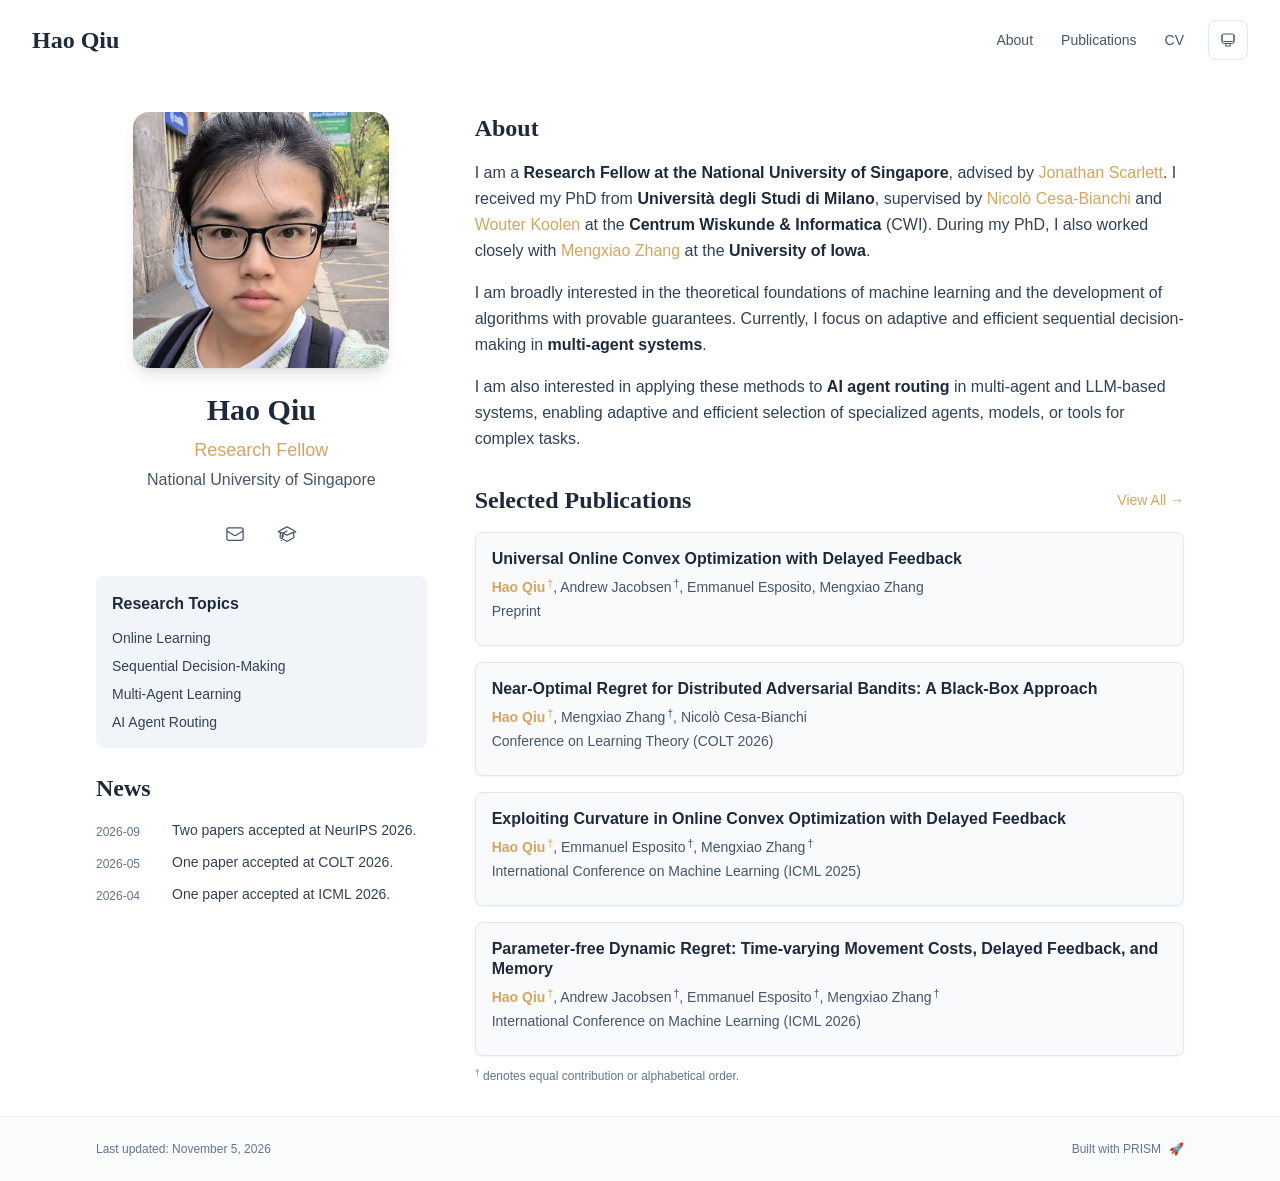
==== commit a2f10144: "Add AI agent routing to research topics" ====
--- a/index.html
+++ b/index.html
@@ -59,5 +59,5 @@
       root.lang = 'en';
       root.setAttribute('data-locale', 'en');
     }
-  </script><title>Hao Qiu</title><meta name="description" content="Hao Qiu is a Research Fellow at the National University of Singapore and received his PhD from Università degli Studi di Milano."/><meta name="author" content="Hao Qiu"/><meta name="keywords" content="Hao Qiu,PhD,Research,National University of Singapore"/><meta name="creator" content="Hao Qiu"/><meta name="publisher" content="Hao Qiu"/><meta property="og:title" content="Hao Qiu"/><meta property="og:description" content="Hao Qiu is a Research Fellow at the National University of Singapore and received his PhD from Università degli Studi di Milano."/><meta property="og:site_name" content="Hao Qiu&#x27;s Academic Website"/><meta property="og:locale" content="en_US"/><meta property="og:type" content="website"/><meta name="twitter:card" content="summary"/><meta name="twitter:title" content="Hao Qiu"/><meta name="twitter:description" content="Hao Qiu is a Research Fellow at the National University of Singapore and received his PhD from Università degli Studi di Milano."/><link rel="icon" href="/favicon.svg"/><script>document.querySelectorAll('body link[rel="icon"], body link[rel="apple-touch-icon"]').forEach(el => document.head.appendChild(el))</script><script src="/_next/static/chunks/polyfills-42372ed130431b0a.js" noModule=""></script></head><body class="font-sans antialiased"><div style="visibility:hidden"><nav class="fixed top-0 left-0 right-0 z-50" data-headlessui-state=""><div class="transition-all duration-300 ease-out bg-transparent" style="transform:translateY(-100px)"><div class="max-w-7xl mx-auto px-4 sm:px-6 lg:px-8"><div class="flex justify-between items-center h-16 lg:h-20"><div class="flex-shrink-0" tabindex="0"><a class="text-xl lg:text-2xl font-serif font-semibold text-primary hover:text-accent transition-colors duration-200" href="/">Hao Qiu</a></div><div class="hidden lg:block"><div class="ml-10 flex items-center space-x-3"><div class="relative flex items-baseline space-x-1"><a data-nav-href="/" class="relative px-3 py-2 text-sm font-medium rounded-lg transition-colors duration-150 text-primary" href="/">About</a><a data-nav-href="/publications" class="relative px-3 py-2 text-sm font-medium rounded-lg transition-colors duration-150 text-neutral-600" href="/publications/">Publications</a><a data-nav-href="/cv.pdf" class="relative px-3 py-2 text-sm font-medium rounded-lg transition-colors duration-150 text-neutral-600" href="/cv.pdf" target="_blank" rel="noopener noreferrer">CV</a></div><div class="flex items-center justify-center w-10 h-10 rounded-lg border border-neutral-200 dark:border-[rgba(148,163,184,0.24)] bg-background dark:bg-neutral-800"><div class="w-4 h-4 rounded-full bg-neutral-300 animate-pulse"></div></div></div></div><div class="lg:hidden flex items-center space-x-2"><div class="flex items-center justify-center w-10 h-10 rounded-lg border border-neutral-200 dark:border-[rgba(148,163,184,0.24)] bg-background dark:bg-neutral-800"><div class="w-4 h-4 rounded-full bg-neutral-300 animate-pulse"></div></div><button class="inline-flex items-center justify-center p-2 rounded-md text-neutral-600 hover:text-primary hover:bg-neutral-100 dark:hover:bg-neutral-800 focus:outline-none focus:ring-2 focus:ring-inset focus:ring-accent transition-colors duration-200" id="headlessui-disclosure-button-«R7pdb»" type="button" aria-expanded="false" data-headlessui-state=""><span class="sr-only">Open main menu</span><div><svg xmlns="http://www.w3.org/2000/svg" fill="none" viewBox="0 0 24 24" stroke-width="1.5" stroke="currentColor" aria-hidden="true" data-slot="icon" class="block h-6 w-6"><path stroke-linecap="round" stroke-linejoin="round" d="M3.75 6.75h16.5M3.75 12h16.5m-16.5 5.25h16.5"></path></svg></div></button></div></div></div></div></nav><main class="min-h-screen pt-16 lg:pt-20"><div class="max-w-6xl mx-auto px-4 sm:px-6 lg:px-8 py-8 bg-background min-h-screen"><div class="grid grid-cols-1 lg:grid-cols-3 gap-12"><div class="lg:col-span-1"><div class="sticky top-8" style="opacity:0;transform:translateY(20px)"><div class="w-64 h-64 mx-auto mb-6 rounded-2xl overflow-hidden shadow-lg hover:shadow-xl transition-all duration-200 hover:scale-105"><img alt="Hao Qiu" width="256" height="256" decoding="async" data-nimg="1" class="w-full h-full object-cover object-center" style="color:transparent" src="/avatar.jpg"/></div><div class="text-center mb-6"><h1 class="text-3xl font-serif font-bold text-primary mb-2">Hao Qiu</h1><p class="text-lg text-accent font-medium mb-1">Research Fellow</p><p class="text-neutral-600 mb-2">National University of Singapore</p></div><div class="flex flex-wrap justify-center gap-3 sm:gap-4 mb-6 relative px-2"><div class="relative"><button class="p-2 sm:p-2 transition-colors duration-200 text-neutral-600 dark:text-neutral-400 hover:text-accent" aria-label="Email"><svg xmlns="http://www.w3.org/2000/svg" fill="none" viewBox="0 0 24 24" stroke-width="1.5" stroke="currentColor" aria-hidden="true" data-slot="icon" class="h-5 w-5"><path stroke-linecap="round" stroke-linejoin="round" d="M21.75 6.75v10.5a2.25 2.25 0 0 1-2.25 2.25h-15a2.25 2.25 0 0 1-2.25-2.25V6.75m19.5 0A2.25 2.25 0 0 0 19.5 4.5h-15a2.25 2.25 0 0 0-2.25 2.25m19.5 0v.243a2.25 2.25 0 0 1-1.07 1.916l-7.5 4.615a2.25 2.25 0 0 1-2.36 0L3.32 8.91a2.25 2.25 0 0 1-1.07-1.916V6.75"></path></svg></button></div><a href="https://scholar.google.com/citations?user=1qCDd8cAAAAJ&amp;hl=zh-CN" target="_blank" rel="noopener noreferrer" class="p-2 sm:p-2 text-neutral-600 dark:text-neutral-400 hover:text-accent transition-colors duration-200" aria-label="Google Scholar"><svg xmlns="http://www.w3.org/2000/svg" fill="none" viewBox="0 0 24 24" stroke-width="1.5" stroke="currentColor" aria-hidden="true" data-slot="icon" class="h-5 w-5"><path stroke-linecap="round" stroke-linejoin="round" d="M4.26 10.147a60.438 60.438 0 0 0-.491 6.347A48.62 48.62 0 0 1 12 20.904a48.62 48.62 0 0 1 8.232-4.41 60.46 60.46 0 0 0-.491-6.347m-15.482 0a50.636 50.636 0 0 0-2.658-.813A59.906 59.906 0 0 1 12 3.493a59.903 59.903 0 0 1 10.399 5.84c-.896.248-1.783.52-2.658.814m-15.482 0A50.717 50.717 0 0 1 12 13.489a50.702 50.702 0 0 1 7.74-3.342M6.75 15a.75.75 0 1 0 0-1.5.75.75 0 0 0 0 1.5Zm0 0v-3.675A55.378 55.378 0 0 1 12 8.443m-7.007 11.55A5.981 5.981 0 0 0 6.75 15.75v-1.5"></path></svg></a></div><div class="bg-neutral-100 dark:bg-neutral-800 rounded-lg p-4 mb-6 hover:shadow-lg transition-all duration-200 hover:scale-[1.02]"><h3 class="font-semibold text-primary mb-3">Research Topics</h3><div class="space-y-2 text-sm text-neutral-700 dark:text-neutral-500"><div>Online Learning</div><div>Sequential Decision-Making</div><div>Multi-Agent Learning</div></div></div><section style="opacity:0;transform:translateY(20px)"><h2 class="text-2xl font-serif font-bold text-primary mb-4">News</h2><div class="space-y-3"><div class="flex items-start space-x-3"><span class="text-xs text-neutral-500 mt-1 w-16 flex-shrink-0">2026-09</span><p class="text-sm text-neutral-700">Two papers accepted at NeurIPS 2026.</p></div><div class="flex items-start space-x-3"><span class="text-xs text-neutral-500 mt-1 w-16 flex-shrink-0">2026-05</span><p class="text-sm text-neutral-700">One paper accepted at COLT 2026.</p></div><div class="flex items-start space-x-3"><span class="text-xs text-neutral-500 mt-1 w-16 flex-shrink-0">2026-04</span><p class="text-sm text-neutral-700">One paper accepted at ICML 2026.</p></div></div></section></div></div><div class="lg:col-span-2 space-y-8"><section id="about" class="scroll-mt-24 space-y-8"><section style="opacity:0;transform:translateY(20px)"><h2 class="text-2xl font-serif font-bold text-primary mb-4">About</h2><div class="text-neutral-700 dark:text-neutral-600 leading-relaxed"><p class="mb-4 last:mb-0">I am a <strong class="font-semibold text-primary">Research Fellow at the National University of Singapore</strong>, advised by <a href="https://www.comp.nus.edu.sg/~scarlett/" node="[object Object]" target="_blank" rel="noopener noreferrer" class="text-accent font-medium transition-all duration-200 rounded hover:bg-accent/10 hover:shadow-sm">Jonathan Scarlett</a>. I received my PhD from <strong class="font-semibold text-primary">Università degli Studi di Milano</strong>, supervised by <a href="https://cesa-bianchi.di.unimi.it/index.html" node="[object Object]" target="_blank" rel="noopener noreferrer" class="text-accent font-medium transition-all duration-200 rounded hover:bg-accent/10 hover:shadow-sm">Nicolò Cesa-Bianchi</a> and <a href="https://wouterkoolen.info/" node="[object Object]" target="_blank" rel="noopener noreferrer" class="text-accent font-medium transition-all duration-200 rounded hover:bg-accent/10 hover:shadow-sm">Wouter Koolen</a> at the <strong class="font-semibold text-primary">Centrum Wiskunde &amp; Informatica</strong> (CWI). During my PhD, I also worked closely with <a href="https://mengxiaoz.github.io/" node="[object Object]" target="_blank" rel="noopener noreferrer" class="text-accent font-medium transition-all duration-200 rounded hover:bg-accent/10 hover:shadow-sm">Mengxiao Zhang</a> at the <strong class="font-semibold text-primary">University of Iowa</strong>.</p>
-<p class="mb-4 last:mb-0">I am broadly interested in the theoretical foundations of machine learning and the development of algorithms with provable guarantees. Currently, I focus on adaptive and efficient sequential decision-making in <strong class="font-semibold text-primary">multi-agent systems</strong>.</p><p class="mb-4 last:mb-0">I am also interested in applying these methods to <strong class="font-semibold text-primary">AI agent routing</strong> in multi-agent and LLM-based systems, enabling adaptive and efficient selection of specialized agents, models, or tools for complex tasks.</p></div></section><section style="opacity:0;transform:translateY(20px)"><div class="flex items-center justify-between mb-4"><h2 class="text-2xl font-serif font-bold text-primary">Selected Publications</h2><a class="text-accent hover:text-accent-dark text-sm font-medium transition-all duration-200 rounded hover:bg-accent/10 hover:shadow-sm" href="/publications/">View All<!-- --> →</a></div><div class="space-y-4"><div class="bg-neutral-50 dark:bg-neutral-800 p-4 rounded-lg shadow-sm border border-neutral-200 dark:border-[rgba(148,163,184,0.24)] hover:shadow-lg transition-all duration-200 hover:scale-[1.02]" style="opacity:0;transform:translateY(20px)"><h3 class="font-semibold text-primary mb-2 leading-tight"><a href="https://arxiv.org/abs/2610.28058" target="_blank" rel="noopener noreferrer" class="hover:text-accent transition-colors">Universal Online Convex Optimization with Delayed Feedback</a></h3><p class="text-sm text-neutral-600 dark:text-neutral-500 mb-1"><span><span class="font-semibold text-accent">Hao Qiu</span><sup class="ml-0.5 text-accent">†</sup>, </span><span><span class="">Andrew Jacobsen</span><sup class="ml-0.5 text-neutral-600 dark:text-neutral-500">†</sup>, </span><span><span class="">Emmanuel Esposito</span>, </span><span><span class="">Mengxiao Zhang</span></span></p><p class="text-sm text-neutral-600 dark:text-neutral-500 mb-2">Preprint</p></div><div class="bg-neutral-50 dark:bg-neutral-800 p-4 rounded-lg shadow-sm border border-neutral-200 dark:border-[rgba(148,163,184,0.24)] hover:shadow-lg transition-all duration-200 hover:scale-[1.02]" style="opacity:0;transform:translateY(20px)"><h3 class="font-semibold text-primary mb-2 leading-tight"><a href="https://arxiv.org/abs/2602.06404" target="_blank" rel="noopener noreferrer" class="hover:text-accent transition-colors">Near-Optimal Regret for Distributed Adversarial Bandits: A Black-Box Approach</a></h3><p class="text-sm text-neutral-600 dark:text-neutral-500 mb-1"><span><span class="font-semibold text-accent">Hao Qiu</span><sup class="ml-0.5 text-accent">†</sup>, </span><span><span class="">Mengxiao Zhang</span><sup class="ml-0.5 text-neutral-600 dark:text-neutral-500">†</sup>, </span><span><span class="">Nicolò Cesa-Bianchi</span></span></p><p class="text-sm text-neutral-600 dark:text-neutral-500 mb-2">Conference on Learning Theory (COLT 2026)</p></div><div class="bg-neutral-50 dark:bg-neutral-800 p-4 rounded-lg shadow-sm border border-neutral-200 dark:border-[rgba(148,163,184,0.24)] hover:shadow-lg transition-all duration-200 hover:scale-[1.02]" style="opacity:0;transform:translateY(20px)"><h3 class="font-semibold text-primary mb-2 leading-tight"><a href="https://arxiv.org/abs/2506.07595" target="_blank" rel="noopener noreferrer" class="hover:text-accent transition-colors">Exploiting Curvature in Online Convex Optimization with Delayed Feedback</a></h3><p class="text-sm text-neutral-600 dark:text-neutral-500 mb-1"><span><span class="font-semibold text-accent">Hao Qiu</span><sup class="ml-0.5 text-accent">†</sup>, </span><span><span class="">Emmanuel Esposito</span><sup class="ml-0.5 text-neutral-600 dark:text-neutral-500">†</sup>, </span><span><span class="">Mengxiao Zhang</span><sup class="ml-0.5 text-neutral-600 dark:text-neutral-500">†</sup></span></p><p class="text-sm text-neutral-600 dark:text-neutral-500 mb-2">International Conference on Machine Learning (ICML 2025)</p></div><div class="bg-neutral-50 dark:bg-neutral-800 p-4 rounded-lg shadow-sm border border-neutral-200 dark:border-[rgba(148,163,184,0.24)] hover:shadow-lg transition-all duration-200 hover:scale-[1.02]" style="opacity:0;transform:translateY(20px)"><h3 class="font-semibold text-primary mb-2 leading-tight"><a href="https://arxiv.org/abs/2602.06902" target="_blank" rel="noopener noreferrer" class="hover:text-accent transition-colors">Parameter-free Dynamic Regret: Time-varying Movement Costs, Delayed Feedback, and Memory</a></h3><p class="text-sm text-neutral-600 dark:text-neutral-500 mb-1"><span><span class="font-semibold text-accent">Hao Qiu</span><sup class="ml-0.5 text-accent">†</sup>, </span><span><span class="">Andrew Jacobsen</span><sup class="ml-0.5 text-neutral-600 dark:text-neutral-500">†</sup>, </span><span><span class="">Emmanuel Esposito</span><sup class="ml-0.5 text-neutral-600 dark:text-neutral-500">†</sup>, </span><span><span class="">Mengxiao Zhang</span><sup class="ml-0.5 text-neutral-600 dark:text-neutral-500">†</sup></span></p><p class="text-sm text-neutral-600 dark:text-neutral-500 mb-2">International Conference on Machine Learning (ICML 2026)</p></div></div><p class="mt-3 text-xs text-neutral-500 dark:text-neutral-400"><sup>†</sup> <!-- -->denotes equal contribution or alphabetical order.</p></section></section></div></div></div><!--$--><!--/$--><!--$--><!--/$--></main><footer class="border-t border-neutral-200/50 bg-neutral-50/50 dark:bg-neutral-900/50 dark:border-neutral-700/50"><div class="max-w-6xl mx-auto px-4 sm:px-6 lg:px-8 py-6"><div class="flex flex-col sm:flex-row justify-between items-center gap-2"><p class="text-xs text-neutral-500">Last updated<!-- -->: <!-- -->November 5, 2026</p><p class="text-xs text-neutral-500 flex items-center"><a href="https://github.com/xyjoey/PRISM" target="_blank" rel="noopener noreferrer">Built with PRISM</a><span class="ml-2">🚀</span></p></div></div></footer></div><script src="/_next/static/chunks/webpack-26315814ab64e90c.js" async=""></script><script>(self.__next_f=self.__next_f||[]).push([0])</script><script>self.__next_f.push([1,"1:\"$Sreact.fragment\"\n3:I[4967,[\"888\",\"static/chunks/888-49c37c585af29909.js\",\"842\",\"static/chunks/842-acccbd03236f4dfc.js\",\"800\",\"static/chunks/800-3b8a0f8f7a1401d0.js\",\"177\",\"static/chunks/app/layout-7c42a1c9aaa54ec1.js\"],\"ThemeProvider\"]\n4:I[7040,[\"888\",\"static/chunks/888-49c37c585af29909.js\",\"842\",\"static/chunks/842-acccbd03236f4dfc.js\",\"800\",\"static/chunks/800-3b8a0f8f7a1401d0.js\",\"177\",\"static/chunks/app/layout-7c42a1c9aaa54ec1.js\"],\"LocaleProvider\"]\n5:I[7780,[\"888\",\"static/chunks/888-49c37c585af29909.js\",\"842\",\"static/chunks/842-acccbd03236f4dfc.js\",\"800\",\"static/chunks/800-3b8a0f8f7a1401d0.js\",\"177\",\"static/chunks/app/layout-7c42a1c9aaa54ec1.js\"],\"default\"]\n6:I[1379,[],\"\"]\n7:I[8287,[],\"\"]\n8:I[5364,[\"888\",\"static/chunks/888-49c37c585af29909.js\",\"842\",\"static/chunks/842-acccbd03236f4dfc.js\",\"800\",\"static/chunks/800-3b8a0f8f7a1401d0.js\",\"177\",\"static/chunks/app/layout-7c42a1c9aaa54ec1.js\"],\"default\"]\n9:I[643,[\"888\",\"static/chunks/888-49c37c585af29909.js\",\"271\",\"static/chunks/271-d2ed9885f86d4b56.js\",\"842\",\"static/chunks/842-acccbd03236f4dfc.js\",\"620\",\"static/chunks/620-1c143b6e38920475.js\",\"974\",\"static/chunks/app/page-17a260ae84b84f2a.js\"],\"default\"]\na:I[8257,[],\"MetadataBoundary\"]\nc:I[8257,[],\"OutletBoundary\"]\nf:I[7295,[],\"AsyncMetadataOutlet\"]\n11:I[8257,[],\"ViewportBoundary\"]\n13:I[1414,[],\"\"]\n:HL[\"/_next/static/css/0f0ed3a03ead60fb.css\",\"style\"]\n2:T5c8,\n    try {\n      const cfg = {\"enabled\":false,\"locales\":[\"en\"],\"defaultLocale\":\"en\",\"mode\":\"fixed\",\"fixedLocale\":\"en\",\"persist\":false,\"switcher\":false,\"labels\":{\"en\":\"English\"}};\n      const storageKey = 'locale-storage';\n      const normalize = (value) => typeof value === 'string' ? value.trim().replace('_', '-').toLowerCase() : '';\n      const matchLocale = (candidate) => {\n        const normalized = normalize(candidate);\n        if (!normalized) return null;\n        if (cfg.locales.includes(normalized)) return normalized;\n        const language = normalized.split('-')[0];\n        if (cfg.locales.includes(language)) return language;\n        return null;\n  "])</script><script>self.__next_f.push([1,"    };\n\n      let resolved = null;\n\n      if (!cfg.enabled) {\n        resolved = cfg.defaultLocale;\n      } else if (cfg.persist) {\n        resolved = matchLocale(localStorage.getItem(storageKey));\n      }\n\n      if (!resolved) {\n        if (cfg.mode === 'fixed') {\n          resolved = cfg.fixedLocale;\n        } else {\n          resolved = matchLocale(navigator.language);\n        }\n      }\n\n      if (!resolved) {\n        resolved = cfg.defaultLocale;\n      }\n\n      const root = document.documentElement;\n      root.lang = resolved;\n      root.setAttribute('data-locale', resolved);\n\n      if (cfg.persist) {\n        localStorage.setItem(storageKey, resolved);\n      }\n    } catch (e) {\n      const root = document.documentElement;\n      root.lang = 'en';\n      root.setAttribute('data-locale', 'en');\n    }\n  "])</script><script>self.__next_f.push([1,"0:{\"P\":null,\"b\":\"4PyNMyWjgPs3dt6mYCtUz\",\"p\":\"\",\"c\":[\"\",\"\"],\"i\":false,\"f\":[[[\"\",{\"children\":[\"__PAGE__\",{}]},\"$undefined\",\"$undefined\",true],[\"\",[\"$\",\"$1\",\"c\",{\"children\":[[[\"$\",\"link\",\"0\",{\"rel\":\"stylesheet\",\"href\":\"/_next/static/css/0f0ed3a03ead60fb.css\",\"precedence\":\"next\",\"crossOrigin\":\"$undefined\",\"nonce\":\"$undefined\"}]],[\"$\",\"html\",null,{\"lang\":\"en\",\"className\":\"scroll-smooth\",\"suppressHydrationWarning\":true,\"children\":[[\"$\",\"head\",null,{\"children\":[[\"$\",\"link\",null,{\"rel\":\"icon\",\"href\":\"/favicon.svg\",\"type\":\"image/svg+xml\"}],[\"$\",\"script\",null,{\"dangerouslySetInnerHTML\":{\"__html\":\"\\n              try {\\n                const theme = localStorage.getItem('theme-storage');\\n                const parsed = theme ? JSON.parse(theme) : null;\\n                const setting = parsed?.state?.theme || 'system';\\n                const prefersDark = typeof window !== 'undefined' && window.matchMedia && window.matchMedia('(prefers-color-scheme: dark)').matches;\\n                const effective = setting === 'dark' ? 'dark' : (setting === 'light' ? 'light' : (prefersDark ? 'dark' : 'light'));\\n                var root = document.documentElement;\\n                root.classList.add(effective);\\n                root.setAttribute('data-theme', effective);\\n              } catch (e) {\\n                var root = document.documentElement;\\n                root.classList.add('light');\\n                root.setAttribute('data-theme', 'light');\\n              }\\n            \"}}],[\"$\",\"script\",null,{\"dangerouslySetInnerHTML\":{\"__html\":\"$2\"}}]]}],[\"$\",\"body\",null,{\"className\":\"font-sans antialiased\",\"children\":[\"$\",\"$L3\",null,{\"children\":[\"$\",\"$L4\",null,{\"config\":{\"enabled\":false,\"locales\":[\"en\"],\"defaultLocale\":\"en\",\"mode\":\"fixed\",\"fixedLocale\":\"en\",\"persist\":false,\"switcher\":false,\"labels\":{\"en\":\"English\"}},\"children\":[[\"$\",\"$L5\",null,{\"items\":[{\"title\":\"About\",\"type\":\"page\",\"target\":\"about\",\"href\":\"/\"},{\"title\":\"Publications\",\"type\":\"page\",\"target\":\"publications\",\"href\":\"/publications\"},{\"title\":\"CV\",\"type\":\"link\",\"target\":\"cv\",\"href\":\"/cv.pdf\"}],\"siteTitle\":\"Hao Qiu\",\"enableOnePageMode\":false,\"i18n\":\"$0:f:0:1:1:props:children:1:props:children:1:props:children:props:children:props:config\",\"itemsByLocale\":{\"en\":[{\"title\":\"About\",\"type\":\"page\",\"target\":\"about\",\"href\":\"/\"},{\"title\":\"Publications\",\"type\":\"page\",\"target\":\"publications\",\"href\":\"/publications\"},{\"title\":\"CV\",\"type\":\"link\",\"target\":\"cv\",\"href\":\"/cv.pdf\"}]},\"siteTitleByLocale\":{\"en\":\"Hao Qiu\"}}],[\"$\",\"main\",null,{\"className\":\"min-h-screen pt-16 lg:pt-20\",\"children\":[\"$\",\"$L6\",null,{\"parallelRouterKey\":\"children\",\"error\":\"$undefined\",\"errorStyles\":\"$undefined\",\"errorScripts\":\"$undefined\",\"template\":[\"$\",\"$L7\",null,{}],\"templateStyles\":\"$undefined\",\"templateScripts\":\"$undefined\",\"notFound\":[[[\"$\",\"title\",null,{\"children\":\"404: This page could not be found.\"}],[\"$\",\"div\",null,{\"style\":{\"fontFamily\":\"system-ui,\\\"Segoe UI\\\",Roboto,Helvetica,Arial,sans-serif,\\\"Apple Color Emoji\\\",\\\"Segoe UI Emoji\\\"\",\"height\":\"100vh\",\"textAlign\":\"center\",\"display\":\"flex\",\"flexDirection\":\"column\",\"alignItems\":\"center\",\"justifyContent\":\"center\"},\"children\":[\"$\",\"div\",null,{\"children\":[[\"$\",\"style\",null,{\"dangerouslySetInnerHTML\":{\"__html\":\"body{color:#000;background:#fff;margin:0}.next-error-h1{border-right:1px solid rgba(0,0,0,.3)}@media (prefers-color-scheme:dark){body{color:#fff;background:#000}.next-error-h1{border-right:1px solid rgba(255,255,255,.3)}}\"}}],[\"$\",\"h1\",null,{\"className\":\"next-error-h1\",\"style\":{\"display\":\"inline-block\",\"margin\":\"0 20px 0 0\",\"padding\":\"0 23px 0 0\",\"fontSize\":24,\"fontWeight\":500,\"verticalAlign\":\"top\",\"lineHeight\":\"49px\"},\"children\":404}],[\"$\",\"div\",null,{\"style\":{\"display\":\"inline-block\"},\"children\":[\"$\",\"h2\",null,{\"style\":{\"fontSize\":14,\"fontWeight\":400,\"lineHeight\":\"49px\",\"margin\":0},\"children\":\"This page could not be found.\"}]}]]}]}]],[]],\"forbidden\":\"$undefined\",\"unauthorized\":\"$undefined\"}]}],[\"$\",\"$L8\",null,{\"lastUpdated\":\"November 5, 2026\",\"lastUpdatedByLocale\":{\"en\":\"November 5, 2026\"},\"defaultLocale\":\"en\"}]]}]}]}]]}]]}],{\"children\":[\"__PAGE__\",[\"$\",\"$1\",\"c\",{\"children\":[[\"$\",\"$L9\",null,{\"dataByLocale\":{\"en\":{\"author\":{\"name\":\"Hao Qiu\",\"title\":\"Research Fellow\",\"institution\":\"National University of Singapore\",\"avatar\":\"/avatar.jpg\"},\"social\":{\"email\":\"qiuhaosai@gmail.com\",\"google_scholar\":\"https://scholar.google.com/citations?user=1qCDd8cAAAAJ&hl=zh-CN\"},\"features\":{\"enable_likes\":false,\"enable_one_page_mode\":false},\"enableOnePageMode\":false,\"researchInterests\":[\"Online Learning\",\"Sequential Decision-Making\",\"Multi-Agent Learning\"],\"pagesToShow\":[{\"type\":\"about\",\"id\":\"about\",\"sections\":[{\"id\":\"about\",\"type\":\"markdown\",\"source\":\"bio.md\",\"title\":\"About\",\"content\":\"I am a **Research Fellow at the National University of Singapore**, advised by [Jonathan Scarlett](https://www.comp.nus.edu.sg/~scarlett/). I received my PhD from **Università degli Studi di Milano**, supervised by [Nicolò Cesa-Bianchi](https://cesa-bianchi.di.unimi.it/index.html) and [Wouter Koolen](https://wouterkoolen.info/) at the **Centrum Wiskunde & Informatica** (CWI). During my PhD, I also worked closely with [Mengxiao Zhang](https://mengxiaoz.github.io/) at the **University of Iowa**.\\n\\nI am broadly interested in the theoretical foundations of machine learning and the development of algorithms with provable guarantees. Currently, I focus on adaptive and efficient sequential decision-making in **multi-agent systems**.\\n\\nI am also interested in applying these methods to **AI agent routing** in multi-agent and LLM-based systems, enabling adaptive and efficient selection of specialized agents, models, or tools for complex tasks.\\n\"},{\"id\":\"featured_publications\",\"type\":\"publications\",\"title\":\"Selected Publications\",\"filter\":\"selected\",\"limit\":4,\"publications\":[{\"id\":\"qiu2026universaldelayed\",\"title\":\"Universal Online Convex Optimization with Delayed Feedback\",\"titleNodes\":[{\"type\":\"text\",\"text\":\"Universal Online Convex Optimization with Delayed Feedback\"}],\"authors\":[{\"name\":\"Hao Qiu\",\"isHighlighted\":true,\"isCorresponding\":false,\"isEqualContribution\":true},{\"name\":\"Andrew Jacobsen\",\"isHighlighted\":false,\"isCorresponding\":false,\"isEqualContribution\":true},{\"name\":\"Emmanuel Esposito\",\"isHighlighted\":false,\"isCorresponding\":false,\"isEqualContribution\":false},{\"name\":\"Mengxiao Zhang\",\"isHighlighted\":false,\"isCorresponding\":false,\"isEqualContribution\":false}],\"year\":2026,\"type\":\"preprint\",\"status\":\"published\",\"tags\":[\"Machine Learning\",\"Online Optimization\",\"Delayed Feedback\"],\"keywords\":[\"Machine Learning\",\"Online Optimization\",\"Delayed Feedback\"],\"researchArea\":\"machine-learning\",\"journal\":\"arXiv preprint arXiv:2610.28058\",\"conference\":\"\",\"url\":\"https://arxiv.org/abs/2610.28058\",\"abstract\":\"\",\"description\":\"\",\"publishedDate\":\"2026-10-20\",\"selected\":true,\"bibtex\":\"@misc{qiu2026universaldelayed,\\n  title = {Universal Online Convex Optimization With Delayed Feedback},\\n  author = {Hao Qiu and Andrew Jacobsen and Emmanuel Esposito and Mengxiao Zhang},\\n  year = {2026},\\n  eprint = {2610.28058},\\n  archivePrefix = {arXiv},\\n  primaryClass = {cs.LG},\\n  url = {https://arxiv.org/abs/2610.28058}\\n}\",\"selectedOrder\":1,\"displayVenue\":\"Preprint\"},{\"id\":\"qiu2026distributedbandits\",\"title\":\"Near-Optimal Regret for Distributed Adversarial Bandits: A Black-Box Approach\",\"titleNodes\":[{\"type\":\"text\",\"text\":\"Near-Optimal Regret for Distributed Adversarial Bandits: A Black-Box Approach\"}],\"authors\":[{\"name\":\"Hao Qiu\",\"isHighlighted\":true,\"isCorresponding\":false,\"isEqualContribution\":true},{\"name\":\"Mengxiao Zhang\",\"isHighlighted\":false,\"isCorresponding\":false,\"isEqualContribution\":true},{\"name\":\"Nicolò Cesa-Bianchi\",\"isHighlighted\":false,\"isCorresponding\":false,\"isEqualContribution\":false}],\"year\":2026,\"type\":\"conference\",\"status\":\"published\",\"tags\":[\"Machine Learning\",\"Distributed Learning\",\"Adversarial Bandits\",\"Regret Analysis\"],\"keywords\":[\"Machine Learning\",\"Distributed Learning\",\"Adversarial Bandits\",\"Regret Analysis\"],\"researchArea\":\"machine-learning\",\"journal\":\"\",\"conference\":\"Conference on Learning Theory (COLT)\",\"volume\":\"336\",\"pages\":\"5465--5517\",\"url\":\"https://arxiv.org/abs/2602.06404\",\"abstract\":\"\",\"description\":\"\",\"publishedDate\":\"2026-06-29\",\"selected\":true,\"selectedOrder\":2,\"bibtex\":\"@inproceedings{qiu2026distributedbandits,\\n  title = {Near-Optimal Regret for Distributed Adversarial Bandits: A Black-Box Approach},\\n  author = {Hao Qiu and Mengxiao Zhang and Nicolò Cesa-Bianchi},\\n  year = {2026},\\n  booktitle = {Conference on Learning Theory (COLT)},\\n  pages = {5465--5517},\\n  volume = {336},\\n  series = {Proceedings of Machine Learning Research},\\n  publisher = {PMLR},\\n  url = {https://arxiv.org/abs/2602.06404}\\n}\"},{\"id\":\"qiu2025curvature\",\"title\":\"Exploiting Curvature in Online Convex Optimization with Delayed Feedback\",\"titleNodes\":[{\"type\":\"text\",\"text\":\"Exploiting Curvature in Online Convex Optimization with Delayed Feedback\"}],\"authors\":[{\"name\":\"Hao Qiu\",\"isHighlighted\":true,\"isCorresponding\":false,\"isEqualContribution\":true},{\"name\":\"Emmanuel Esposito\",\"isHighlighted\":false,\"isCorresponding\":false,\"isEqualContribution\":true},{\"name\":\"Mengxiao Zhang\",\"isHighlighted\":false,\"isCorresponding\":false,\"isEqualContribution\":true}],\"year\":2025,\"type\":\"conference\",\"status\":\"published\",\"tags\":[\"Machine Learning\",\"Online Learning\",\"Online Convex Optimization\",\"Delayed Feedback\"],\"keywords\":[\"Machine Learning\",\"Online Learning\",\"Online Convex Optimization\",\"Delayed Feedback\"],\"researchArea\":\"machine-learning\",\"journal\":\"\",\"conference\":\"International Conference on Machine Learning (ICML)\",\"volume\":\"267\",\"pages\":\"50448--50479\",\"url\":\"https://arxiv.org/abs/2506.07595\",\"abstract\":\"\",\"description\":\"\",\"publishedDate\":\"2025-07-13\",\"selected\":true,\"selectedOrder\":3,\"bibtex\":\"@inproceedings{qiu2025curvature,\\n  title = {Exploiting Curvature in Online Convex Optimization with Delayed Feedback},\\n  author = {Hao Qiu and Emmanuel Esposito and Mengxiao Zhang},\\n  year = {2025},\\n  booktitle = {International Conference on Machine Learning (ICML)},\\n  pages = {50448--50479},\\n  volume = {267},\\n  series = {Proceedings of Machine Learning Research},\\n  publisher = {PMLR},\\n  url = {https://arxiv.org/abs/2506.07595}\\n}\"},{\"id\":\"qiu2026parameterfree\",\"title\":\"Parameter-free Dynamic Regret: Time-varying Movement Costs, Delayed Feedback, and Memory\",\"titleNodes\":[{\"type\":\"text\",\"text\":\"Parameter-free Dynamic Regret: Time-varying Movement Costs, Delayed Feedback, and Memory\"}],\"authors\":[{\"name\":\"Hao Qiu\",\"isHighlighted\":true,\"isCorresponding\":false,\"isEqualContribution\":true},{\"name\":\"Andrew Jacobsen\",\"isHighlighted\":false,\"isCorresponding\":false,\"isEqualContribution\":true},{\"name\":\"Emmanuel Esposito\",\"isHighlighted\":false,\"isCorresponding\":false,\"isEqualContribution\":true},{\"name\":\"Mengxiao Zhang\",\"isHighlighted\":false,\"isCorresponding\":false,\"isEqualContribution\":true}],\"year\":2026,\"type\":\"conference\",\"status\":\"published\",\"tags\":[\"Machine Learning\",\"Online Learning\",\"Dynamic Regret\",\"Delayed Feedback\"],\"keywords\":[\"Machine Learning\",\"Online Learning\",\"Dynamic Regret\",\"Delayed Feedback\"],\"researchArea\":\"machine-learning\",\"journal\":\"\",\"conference\":\"International Conference on Machine Learning (ICML)\",\"volume\":\"306\",\"url\":\"https://arxiv.org/abs/2602.06902\",\"abstract\":\"\",\"description\":\"\",\"publishedDate\":\"2026-07-06\",\"selected\":true,\"selectedOrder\":4,\"bibtex\":\"@inproceedings{qiu2026parameterfree,\\n  title = {Parameter-free Dynamic Regret: Time-varying Movement Costs, Delayed Feedback, and Memory},\\n  author = {Hao Qiu and Andrew Jacobsen and Emmanuel Esposito and Mengxiao Zhang},\\n  year = {2026},\\n  booktitle = {International Conference on Machine Learning (ICML)},\\n  volume = {306},\\n  series = {Proceedings of Machine Learning Research},\\n  publisher = {PMLR},\\n  url = {https://arxiv.org/abs/2602.06902}\\n}\"}]},{\"id\":\"news\",\"type\":\"list\",\"title\":\"News\",\"source\":\"news.toml\",\"items\":[{\"date\":\"2026-09\",\"content\":\"Two papers accepted at NeurIPS 2026.\"},{\"date\":\"2026-05\",\"content\":\"One paper accepted at COLT 2026.\"},{\"date\":\"2026-04\",\"content\":\"One paper accepted at ICML 2026.\"}]}]}]}},\"defaultLocale\":\"en\"}],[\"$\",\"$La\",null,{\"children\":\"$Lb\"}],null,[\"$\",\"$Lc\",null,{\"children\":[\"$Ld\",\"$Le\",[\"$\",\"$Lf\",null,{\"promise\":\"$@10\"}]]}]]}],{},null,false]},null,false],[\"$\",\"$1\",\"h\",{\"children\":[null,[\"$\",\"$1\",\"fzX0n_hZYVjwOl7uZLFU1\",{\"children\":[[\"$\",\"$L11\",null,{\"children\":\"$L12\"}],null]}],null]}],false]],\"m\":\"$undefined\",\"G\":[\"$13\",\"$undefined\"],\"s\":false,\"S\":true}\n"])</script><script>self.__next_f.push([1,"14:\"$Sreact.suspense\"\n15:I[7295,[],\"AsyncMetadata\"]\nb:[\"$\",\"$14\",null,{\"fallback\":null,\"children\":[\"$\",\"$L15\",null,{\"promise\":\"$@16\"}]}]\n"])</script><script>self.__next_f.push([1,"e:null\n"])</script><script>self.__next_f.push([1,"12:[[\"$\",\"meta\",\"0\",{\"charSet\":\"utf-8\"}],[\"$\",\"meta\",\"1\",{\"name\":\"viewport\",\"content\":\"width=device-width, initial-scale=1\"}]]\nd:null\n"])</script><script>self.__next_f.push([1,"16:{\"metadata\":[[\"$\",\"title\",\"0\",{\"children\":\"Hao Qiu\"}],[\"$\",\"meta\",\"1\",{\"name\":\"description\",\"content\":\"Hao Qiu is a Research Fellow at the National University of Singapore and received his PhD from Università degli Studi di Milano.\"}],[\"$\",\"meta\",\"2\",{\"name\":\"author\",\"content\":\"Hao Qiu\"}],[\"$\",\"meta\",\"3\",{\"name\":\"keywords\",\"content\":\"Hao Qiu,PhD,Research,National University of Singapore\"}],[\"$\",\"meta\",\"4\",{\"name\":\"creator\",\"content\":\"Hao Qiu\"}],[\"$\",\"meta\",\"5\",{\"name\":\"publisher\",\"content\":\"Hao Qiu\"}],[\"$\",\"meta\",\"6\",{\"property\":\"og:title\",\"content\":\"Hao Qiu\"}],[\"$\",\"meta\",\"7\",{\"property\":\"og:description\",\"content\":\"Hao Qiu is a Research Fellow at the National University of Singapore and received his PhD from Università degli Studi di Milano.\"}],[\"$\",\"meta\",\"8\",{\"property\":\"og:site_name\",\"content\":\"Hao Qiu's Academic Website\"}],[\"$\",\"meta\",\"9\",{\"property\":\"og:locale\",\"content\":\"en_US\"}],[\"$\",\"meta\",\"10\",{\"property\":\"og:type\",\"content\":\"website\"}],[\"$\",\"meta\",\"11\",{\"name\":\"twitter:card\",\"content\":\"summary\"}],[\"$\",\"meta\",\"12\",{\"name\":\"twitter:title\",\"content\":\"Hao Qiu\"}],[\"$\",\"meta\",\"13\",{\"name\":\"twitter:description\",\"content\":\"Hao Qiu is a Research Fellow at the National University of Singapore and received his PhD from Università degli Studi di Milano.\"}],[\"$\",\"link\",\"14\",{\"rel\":\"icon\",\"href\":\"/favicon.svg\"}]],\"error\":null,\"digest\":\"$undefined\"}\n10:{\"metadata\":\"$16:metadata\",\"error\":null,\"digest\":\"$undefined\"}\n"])</script></body></html>+  </script><title>Hao Qiu</title><meta name="description" content="Hao Qiu is a Research Fellow at the National University of Singapore and received his PhD from Università degli Studi di Milano."/><meta name="author" content="Hao Qiu"/><meta name="keywords" content="Hao Qiu,PhD,Research,National University of Singapore"/><meta name="creator" content="Hao Qiu"/><meta name="publisher" content="Hao Qiu"/><meta property="og:title" content="Hao Qiu"/><meta property="og:description" content="Hao Qiu is a Research Fellow at the National University of Singapore and received his PhD from Università degli Studi di Milano."/><meta property="og:site_name" content="Hao Qiu&#x27;s Academic Website"/><meta property="og:locale" content="en_US"/><meta property="og:type" content="website"/><meta name="twitter:card" content="summary"/><meta name="twitter:title" content="Hao Qiu"/><meta name="twitter:description" content="Hao Qiu is a Research Fellow at the National University of Singapore and received his PhD from Università degli Studi di Milano."/><link rel="icon" href="/favicon.svg"/><script>document.querySelectorAll('body link[rel="icon"], body link[rel="apple-touch-icon"]').forEach(el => document.head.appendChild(el))</script><script src="/_next/static/chunks/polyfills-42372ed130431b0a.js" noModule=""></script></head><body class="font-sans antialiased"><div style="visibility:hidden"><nav class="fixed top-0 left-0 right-0 z-50" data-headlessui-state=""><div class="transition-all duration-300 ease-out bg-transparent" style="transform:translateY(-100px)"><div class="max-w-7xl mx-auto px-4 sm:px-6 lg:px-8"><div class="flex justify-between items-center h-16 lg:h-20"><div class="flex-shrink-0" tabindex="0"><a class="text-xl lg:text-2xl font-serif font-semibold text-primary hover:text-accent transition-colors duration-200" href="/">Hao Qiu</a></div><div class="hidden lg:block"><div class="ml-10 flex items-center space-x-3"><div class="relative flex items-baseline space-x-1"><a data-nav-href="/" class="relative px-3 py-2 text-sm font-medium rounded-lg transition-colors duration-150 text-primary" href="/">About</a><a data-nav-href="/publications" class="relative px-3 py-2 text-sm font-medium rounded-lg transition-colors duration-150 text-neutral-600" href="/publications/">Publications</a><a data-nav-href="/cv.pdf" class="relative px-3 py-2 text-sm font-medium rounded-lg transition-colors duration-150 text-neutral-600" href="/cv.pdf" target="_blank" rel="noopener noreferrer">CV</a></div><div class="flex items-center justify-center w-10 h-10 rounded-lg border border-neutral-200 dark:border-[rgba(148,163,184,0.24)] bg-background dark:bg-neutral-800"><div class="w-4 h-4 rounded-full bg-neutral-300 animate-pulse"></div></div></div></div><div class="lg:hidden flex items-center space-x-2"><div class="flex items-center justify-center w-10 h-10 rounded-lg border border-neutral-200 dark:border-[rgba(148,163,184,0.24)] bg-background dark:bg-neutral-800"><div class="w-4 h-4 rounded-full bg-neutral-300 animate-pulse"></div></div><button class="inline-flex items-center justify-center p-2 rounded-md text-neutral-600 hover:text-primary hover:bg-neutral-100 dark:hover:bg-neutral-800 focus:outline-none focus:ring-2 focus:ring-inset focus:ring-accent transition-colors duration-200" id="headlessui-disclosure-button-«R7pdb»" type="button" aria-expanded="false" data-headlessui-state=""><span class="sr-only">Open main menu</span><div><svg xmlns="http://www.w3.org/2000/svg" fill="none" viewBox="0 0 24 24" stroke-width="1.5" stroke="currentColor" aria-hidden="true" data-slot="icon" class="block h-6 w-6"><path stroke-linecap="round" stroke-linejoin="round" d="M3.75 6.75h16.5M3.75 12h16.5m-16.5 5.25h16.5"></path></svg></div></button></div></div></div></div></nav><main class="min-h-screen pt-16 lg:pt-20"><div class="max-w-6xl mx-auto px-4 sm:px-6 lg:px-8 py-8 bg-background min-h-screen"><div class="grid grid-cols-1 lg:grid-cols-3 gap-12"><div class="lg:col-span-1"><div class="sticky top-8" style="opacity:0;transform:translateY(20px)"><div class="w-64 h-64 mx-auto mb-6 rounded-2xl overflow-hidden shadow-lg hover:shadow-xl transition-all duration-200 hover:scale-105"><img alt="Hao Qiu" width="256" height="256" decoding="async" data-nimg="1" class="w-full h-full object-cover object-center" style="color:transparent" src="/avatar.jpg"/></div><div class="text-center mb-6"><h1 class="text-3xl font-serif font-bold text-primary mb-2">Hao Qiu</h1><p class="text-lg text-accent font-medium mb-1">Research Fellow</p><p class="text-neutral-600 mb-2">National University of Singapore</p></div><div class="flex flex-wrap justify-center gap-3 sm:gap-4 mb-6 relative px-2"><div class="relative"><button class="p-2 sm:p-2 transition-colors duration-200 text-neutral-600 dark:text-neutral-400 hover:text-accent" aria-label="Email"><svg xmlns="http://www.w3.org/2000/svg" fill="none" viewBox="0 0 24 24" stroke-width="1.5" stroke="currentColor" aria-hidden="true" data-slot="icon" class="h-5 w-5"><path stroke-linecap="round" stroke-linejoin="round" d="M21.75 6.75v10.5a2.25 2.25 0 0 1-2.25 2.25h-15a2.25 2.25 0 0 1-2.25-2.25V6.75m19.5 0A2.25 2.25 0 0 0 19.5 4.5h-15a2.25 2.25 0 0 0-2.25 2.25m19.5 0v.243a2.25 2.25 0 0 1-1.07 1.916l-7.5 4.615a2.25 2.25 0 0 1-2.36 0L3.32 8.91a2.25 2.25 0 0 1-1.07-1.916V6.75"></path></svg></button></div><a href="https://scholar.google.com/citations?user=1qCDd8cAAAAJ&amp;hl=zh-CN" target="_blank" rel="noopener noreferrer" class="p-2 sm:p-2 text-neutral-600 dark:text-neutral-400 hover:text-accent transition-colors duration-200" aria-label="Google Scholar"><svg xmlns="http://www.w3.org/2000/svg" fill="none" viewBox="0 0 24 24" stroke-width="1.5" stroke="currentColor" aria-hidden="true" data-slot="icon" class="h-5 w-5"><path stroke-linecap="round" stroke-linejoin="round" d="M4.26 10.147a60.438 60.438 0 0 0-.491 6.347A48.62 48.62 0 0 1 12 20.904a48.62 48.62 0 0 1 8.232-4.41 60.46 60.46 0 0 0-.491-6.347m-15.482 0a50.636 50.636 0 0 0-2.658-.813A59.906 59.906 0 0 1 12 3.493a59.903 59.903 0 0 1 10.399 5.84c-.896.248-1.783.52-2.658.814m-15.482 0A50.717 50.717 0 0 1 12 13.489a50.702 50.702 0 0 1 7.74-3.342M6.75 15a.75.75 0 1 0 0-1.5.75.75 0 0 0 0 1.5Zm0 0v-3.675A55.378 55.378 0 0 1 12 8.443m-7.007 11.55A5.981 5.981 0 0 0 6.75 15.75v-1.5"></path></svg></a></div><div class="bg-neutral-100 dark:bg-neutral-800 rounded-lg p-4 mb-6 hover:shadow-lg transition-all duration-200 hover:scale-[1.02]"><h3 class="font-semibold text-primary mb-3">Research Topics</h3><div class="space-y-2 text-sm text-neutral-700 dark:text-neutral-500"><div>Online Learning</div><div>Sequential Decision-Making</div><div>Multi-Agent Learning</div><div>AI Agent Routing</div></div></div><section style="opacity:0;transform:translateY(20px)"><h2 class="text-2xl font-serif font-bold text-primary mb-4">News</h2><div class="space-y-3"><div class="flex items-start space-x-3"><span class="text-xs text-neutral-500 mt-1 w-16 flex-shrink-0">2026-09</span><p class="text-sm text-neutral-700">Two papers accepted at NeurIPS 2026.</p></div><div class="flex items-start space-x-3"><span class="text-xs text-neutral-500 mt-1 w-16 flex-shrink-0">2026-05</span><p class="text-sm text-neutral-700">One paper accepted at COLT 2026.</p></div><div class="flex items-start space-x-3"><span class="text-xs text-neutral-500 mt-1 w-16 flex-shrink-0">2026-04</span><p class="text-sm text-neutral-700">One paper accepted at ICML 2026.</p></div></div></section></div></div><div class="lg:col-span-2 space-y-8"><section id="about" class="scroll-mt-24 space-y-8"><section style="opacity:0;transform:translateY(20px)"><h2 class="text-2xl font-serif font-bold text-primary mb-4">About</h2><div class="text-neutral-700 dark:text-neutral-600 leading-relaxed"><p class="mb-4 last:mb-0">I am a <strong class="font-semibold text-primary">Research Fellow at the National University of Singapore</strong>, advised by <a href="https://www.comp.nus.edu.sg/~scarlett/" node="[object Object]" target="_blank" rel="noopener noreferrer" class="text-accent font-medium transition-all duration-200 rounded hover:bg-accent/10 hover:shadow-sm">Jonathan Scarlett</a>. I received my PhD from <strong class="font-semibold text-primary">Università degli Studi di Milano</strong>, supervised by <a href="https://cesa-bianchi.di.unimi.it/index.html" node="[object Object]" target="_blank" rel="noopener noreferrer" class="text-accent font-medium transition-all duration-200 rounded hover:bg-accent/10 hover:shadow-sm">Nicolò Cesa-Bianchi</a> and <a href="https://wouterkoolen.info/" node="[object Object]" target="_blank" rel="noopener noreferrer" class="text-accent font-medium transition-all duration-200 rounded hover:bg-accent/10 hover:shadow-sm">Wouter Koolen</a> at the <strong class="font-semibold text-primary">Centrum Wiskunde &amp; Informatica</strong> (CWI). During my PhD, I also worked closely with <a href="https://mengxiaoz.github.io/" node="[object Object]" target="_blank" rel="noopener noreferrer" class="text-accent font-medium transition-all duration-200 rounded hover:bg-accent/10 hover:shadow-sm">Mengxiao Zhang</a> at the <strong class="font-semibold text-primary">University of Iowa</strong>.</p>
+<p class="mb-4 last:mb-0">I am broadly interested in the theoretical foundations of machine learning and the development of algorithms with provable guarantees. Currently, I focus on adaptive and efficient sequential decision-making in <strong class="font-semibold text-primary">multi-agent systems</strong>.</p><p class="mb-4 last:mb-0">I am also interested in applying these methods to <strong class="font-semibold text-primary">AI agent routing</strong> in multi-agent and LLM-based systems, enabling adaptive and efficient selection of specialized agents, models, or tools for complex tasks.</p></div></section><section style="opacity:0;transform:translateY(20px)"><div class="flex items-center justify-between mb-4"><h2 class="text-2xl font-serif font-bold text-primary">Selected Publications</h2><a class="text-accent hover:text-accent-dark text-sm font-medium transition-all duration-200 rounded hover:bg-accent/10 hover:shadow-sm" href="/publications/">View All<!-- --> →</a></div><div class="space-y-4"><div class="bg-neutral-50 dark:bg-neutral-800 p-4 rounded-lg shadow-sm border border-neutral-200 dark:border-[rgba(148,163,184,0.24)] hover:shadow-lg transition-all duration-200 hover:scale-[1.02]" style="opacity:0;transform:translateY(20px)"><h3 class="font-semibold text-primary mb-2 leading-tight"><a href="https://arxiv.org/abs/2610.28058" target="_blank" rel="noopener noreferrer" class="hover:text-accent transition-colors">Universal Online Convex Optimization with Delayed Feedback</a></h3><p class="text-sm text-neutral-600 dark:text-neutral-500 mb-1"><span><span class="font-semibold text-accent">Hao Qiu</span><sup class="ml-0.5 text-accent">†</sup>, </span><span><span class="">Andrew Jacobsen</span><sup class="ml-0.5 text-neutral-600 dark:text-neutral-500">†</sup>, </span><span><span class="">Emmanuel Esposito</span>, </span><span><span class="">Mengxiao Zhang</span></span></p><p class="text-sm text-neutral-600 dark:text-neutral-500 mb-2">Preprint</p></div><div class="bg-neutral-50 dark:bg-neutral-800 p-4 rounded-lg shadow-sm border border-neutral-200 dark:border-[rgba(148,163,184,0.24)] hover:shadow-lg transition-all duration-200 hover:scale-[1.02]" style="opacity:0;transform:translateY(20px)"><h3 class="font-semibold text-primary mb-2 leading-tight"><a href="https://arxiv.org/abs/2602.06404" target="_blank" rel="noopener noreferrer" class="hover:text-accent transition-colors">Near-Optimal Regret for Distributed Adversarial Bandits: A Black-Box Approach</a></h3><p class="text-sm text-neutral-600 dark:text-neutral-500 mb-1"><span><span class="font-semibold text-accent">Hao Qiu</span><sup class="ml-0.5 text-accent">†</sup>, </span><span><span class="">Mengxiao Zhang</span><sup class="ml-0.5 text-neutral-600 dark:text-neutral-500">†</sup>, </span><span><span class="">Nicolò Cesa-Bianchi</span></span></p><p class="text-sm text-neutral-600 dark:text-neutral-500 mb-2">Conference on Learning Theory (COLT 2026)</p></div><div class="bg-neutral-50 dark:bg-neutral-800 p-4 rounded-lg shadow-sm border border-neutral-200 dark:border-[rgba(148,163,184,0.24)] hover:shadow-lg transition-all duration-200 hover:scale-[1.02]" style="opacity:0;transform:translateY(20px)"><h3 class="font-semibold text-primary mb-2 leading-tight"><a href="https://arxiv.org/abs/2506.07595" target="_blank" rel="noopener noreferrer" class="hover:text-accent transition-colors">Exploiting Curvature in Online Convex Optimization with Delayed Feedback</a></h3><p class="text-sm text-neutral-600 dark:text-neutral-500 mb-1"><span><span class="font-semibold text-accent">Hao Qiu</span><sup class="ml-0.5 text-accent">†</sup>, </span><span><span class="">Emmanuel Esposito</span><sup class="ml-0.5 text-neutral-600 dark:text-neutral-500">†</sup>, </span><span><span class="">Mengxiao Zhang</span><sup class="ml-0.5 text-neutral-600 dark:text-neutral-500">†</sup></span></p><p class="text-sm text-neutral-600 dark:text-neutral-500 mb-2">International Conference on Machine Learning (ICML 2025)</p></div><div class="bg-neutral-50 dark:bg-neutral-800 p-4 rounded-lg shadow-sm border border-neutral-200 dark:border-[rgba(148,163,184,0.24)] hover:shadow-lg transition-all duration-200 hover:scale-[1.02]" style="opacity:0;transform:translateY(20px)"><h3 class="font-semibold text-primary mb-2 leading-tight"><a href="https://arxiv.org/abs/2602.06902" target="_blank" rel="noopener noreferrer" class="hover:text-accent transition-colors">Parameter-free Dynamic Regret: Time-varying Movement Costs, Delayed Feedback, and Memory</a></h3><p class="text-sm text-neutral-600 dark:text-neutral-500 mb-1"><span><span class="font-semibold text-accent">Hao Qiu</span><sup class="ml-0.5 text-accent">†</sup>, </span><span><span class="">Andrew Jacobsen</span><sup class="ml-0.5 text-neutral-600 dark:text-neutral-500">†</sup>, </span><span><span class="">Emmanuel Esposito</span><sup class="ml-0.5 text-neutral-600 dark:text-neutral-500">†</sup>, </span><span><span class="">Mengxiao Zhang</span><sup class="ml-0.5 text-neutral-600 dark:text-neutral-500">†</sup></span></p><p class="text-sm text-neutral-600 dark:text-neutral-500 mb-2">International Conference on Machine Learning (ICML 2026)</p></div></div><p class="mt-3 text-xs text-neutral-500 dark:text-neutral-400"><sup>†</sup> <!-- -->denotes equal contribution or alphabetical order.</p></section></section></div></div></div><!--$--><!--/$--><!--$--><!--/$--></main><footer class="border-t border-neutral-200/50 bg-neutral-50/50 dark:bg-neutral-900/50 dark:border-neutral-700/50"><div class="max-w-6xl mx-auto px-4 sm:px-6 lg:px-8 py-6"><div class="flex flex-col sm:flex-row justify-between items-center gap-2"><p class="text-xs text-neutral-500">Last updated<!-- -->: <!-- -->November 5, 2026</p><p class="text-xs text-neutral-500 flex items-center"><a href="https://github.com/xyjoey/PRISM" target="_blank" rel="noopener noreferrer">Built with PRISM</a><span class="ml-2">🚀</span></p></div></div></footer></div><script src="/_next/static/chunks/webpack-26315814ab64e90c.js" async=""></script><script>(self.__next_f=self.__next_f||[]).push([0])</script><script>self.__next_f.push([1,"1:\"$Sreact.fragment\"\n3:I[4967,[\"888\",\"static/chunks/888-49c37c585af29909.js\",\"842\",\"static/chunks/842-acccbd03236f4dfc.js\",\"800\",\"static/chunks/800-3b8a0f8f7a1401d0.js\",\"177\",\"static/chunks/app/layout-7c42a1c9aaa54ec1.js\"],\"ThemeProvider\"]\n4:I[7040,[\"888\",\"static/chunks/888-49c37c585af29909.js\",\"842\",\"static/chunks/842-acccbd03236f4dfc.js\",\"800\",\"static/chunks/800-3b8a0f8f7a1401d0.js\",\"177\",\"static/chunks/app/layout-7c42a1c9aaa54ec1.js\"],\"LocaleProvider\"]\n5:I[7780,[\"888\",\"static/chunks/888-49c37c585af29909.js\",\"842\",\"static/chunks/842-acccbd03236f4dfc.js\",\"800\",\"static/chunks/800-3b8a0f8f7a1401d0.js\",\"177\",\"static/chunks/app/layout-7c42a1c9aaa54ec1.js\"],\"default\"]\n6:I[1379,[],\"\"]\n7:I[8287,[],\"\"]\n8:I[5364,[\"888\",\"static/chunks/888-49c37c585af29909.js\",\"842\",\"static/chunks/842-acccbd03236f4dfc.js\",\"800\",\"static/chunks/800-3b8a0f8f7a1401d0.js\",\"177\",\"static/chunks/app/layout-7c42a1c9aaa54ec1.js\"],\"default\"]\n9:I[643,[\"888\",\"static/chunks/888-49c37c585af29909.js\",\"271\",\"static/chunks/271-d2ed9885f86d4b56.js\",\"842\",\"static/chunks/842-acccbd03236f4dfc.js\",\"620\",\"static/chunks/620-1c143b6e38920475.js\",\"974\",\"static/chunks/app/page-17a260ae84b84f2a.js\"],\"default\"]\na:I[8257,[],\"MetadataBoundary\"]\nc:I[8257,[],\"OutletBoundary\"]\nf:I[7295,[],\"AsyncMetadataOutlet\"]\n11:I[8257,[],\"ViewportBoundary\"]\n13:I[1414,[],\"\"]\n:HL[\"/_next/static/css/0f0ed3a03ead60fb.css\",\"style\"]\n2:T5c8,\n    try {\n      const cfg = {\"enabled\":false,\"locales\":[\"en\"],\"defaultLocale\":\"en\",\"mode\":\"fixed\",\"fixedLocale\":\"en\",\"persist\":false,\"switcher\":false,\"labels\":{\"en\":\"English\"}};\n      const storageKey = 'locale-storage';\n      const normalize = (value) => typeof value === 'string' ? value.trim().replace('_', '-').toLowerCase() : '';\n      const matchLocale = (candidate) => {\n        const normalized = normalize(candidate);\n        if (!normalized) return null;\n        if (cfg.locales.includes(normalized)) return normalized;\n        const language = normalized.split('-')[0];\n        if (cfg.locales.includes(language)) return language;\n        return null;\n  "])</script><script>self.__next_f.push([1,"    };\n\n      let resolved = null;\n\n      if (!cfg.enabled) {\n        resolved = cfg.defaultLocale;\n      } else if (cfg.persist) {\n        resolved = matchLocale(localStorage.getItem(storageKey));\n      }\n\n      if (!resolved) {\n        if (cfg.mode === 'fixed') {\n          resolved = cfg.fixedLocale;\n        } else {\n          resolved = matchLocale(navigator.language);\n        }\n      }\n\n      if (!resolved) {\n        resolved = cfg.defaultLocale;\n      }\n\n      const root = document.documentElement;\n      root.lang = resolved;\n      root.setAttribute('data-locale', resolved);\n\n      if (cfg.persist) {\n        localStorage.setItem(storageKey, resolved);\n      }\n    } catch (e) {\n      const root = document.documentElement;\n      root.lang = 'en';\n      root.setAttribute('data-locale', 'en');\n    }\n  "])</script><script>self.__next_f.push([1,"0:{\"P\":null,\"b\":\"4PyNMyWjgPs3dt6mYCtUz\",\"p\":\"\",\"c\":[\"\",\"\"],\"i\":false,\"f\":[[[\"\",{\"children\":[\"__PAGE__\",{}]},\"$undefined\",\"$undefined\",true],[\"\",[\"$\",\"$1\",\"c\",{\"children\":[[[\"$\",\"link\",\"0\",{\"rel\":\"stylesheet\",\"href\":\"/_next/static/css/0f0ed3a03ead60fb.css\",\"precedence\":\"next\",\"crossOrigin\":\"$undefined\",\"nonce\":\"$undefined\"}]],[\"$\",\"html\",null,{\"lang\":\"en\",\"className\":\"scroll-smooth\",\"suppressHydrationWarning\":true,\"children\":[[\"$\",\"head\",null,{\"children\":[[\"$\",\"link\",null,{\"rel\":\"icon\",\"href\":\"/favicon.svg\",\"type\":\"image/svg+xml\"}],[\"$\",\"script\",null,{\"dangerouslySetInnerHTML\":{\"__html\":\"\\n              try {\\n                const theme = localStorage.getItem('theme-storage');\\n                const parsed = theme ? JSON.parse(theme) : null;\\n                const setting = parsed?.state?.theme || 'system';\\n                const prefersDark = typeof window !== 'undefined' && window.matchMedia && window.matchMedia('(prefers-color-scheme: dark)').matches;\\n                const effective = setting === 'dark' ? 'dark' : (setting === 'light' ? 'light' : (prefersDark ? 'dark' : 'light'));\\n                var root = document.documentElement;\\n                root.classList.add(effective);\\n                root.setAttribute('data-theme', effective);\\n              } catch (e) {\\n                var root = document.documentElement;\\n                root.classList.add('light');\\n                root.setAttribute('data-theme', 'light');\\n              }\\n            \"}}],[\"$\",\"script\",null,{\"dangerouslySetInnerHTML\":{\"__html\":\"$2\"}}]]}],[\"$\",\"body\",null,{\"className\":\"font-sans antialiased\",\"children\":[\"$\",\"$L3\",null,{\"children\":[\"$\",\"$L4\",null,{\"config\":{\"enabled\":false,\"locales\":[\"en\"],\"defaultLocale\":\"en\",\"mode\":\"fixed\",\"fixedLocale\":\"en\",\"persist\":false,\"switcher\":false,\"labels\":{\"en\":\"English\"}},\"children\":[[\"$\",\"$L5\",null,{\"items\":[{\"title\":\"About\",\"type\":\"page\",\"target\":\"about\",\"href\":\"/\"},{\"title\":\"Publications\",\"type\":\"page\",\"target\":\"publications\",\"href\":\"/publications\"},{\"title\":\"CV\",\"type\":\"link\",\"target\":\"cv\",\"href\":\"/cv.pdf\"}],\"siteTitle\":\"Hao Qiu\",\"enableOnePageMode\":false,\"i18n\":\"$0:f:0:1:1:props:children:1:props:children:1:props:children:props:children:props:config\",\"itemsByLocale\":{\"en\":[{\"title\":\"About\",\"type\":\"page\",\"target\":\"about\",\"href\":\"/\"},{\"title\":\"Publications\",\"type\":\"page\",\"target\":\"publications\",\"href\":\"/publications\"},{\"title\":\"CV\",\"type\":\"link\",\"target\":\"cv\",\"href\":\"/cv.pdf\"}]},\"siteTitleByLocale\":{\"en\":\"Hao Qiu\"}}],[\"$\",\"main\",null,{\"className\":\"min-h-screen pt-16 lg:pt-20\",\"children\":[\"$\",\"$L6\",null,{\"parallelRouterKey\":\"children\",\"error\":\"$undefined\",\"errorStyles\":\"$undefined\",\"errorScripts\":\"$undefined\",\"template\":[\"$\",\"$L7\",null,{}],\"templateStyles\":\"$undefined\",\"templateScripts\":\"$undefined\",\"notFound\":[[[\"$\",\"title\",null,{\"children\":\"404: This page could not be found.\"}],[\"$\",\"div\",null,{\"style\":{\"fontFamily\":\"system-ui,\\\"Segoe UI\\\",Roboto,Helvetica,Arial,sans-serif,\\\"Apple Color Emoji\\\",\\\"Segoe UI Emoji\\\"\",\"height\":\"100vh\",\"textAlign\":\"center\",\"display\":\"flex\",\"flexDirection\":\"column\",\"alignItems\":\"center\",\"justifyContent\":\"center\"},\"children\":[\"$\",\"div\",null,{\"children\":[[\"$\",\"style\",null,{\"dangerouslySetInnerHTML\":{\"__html\":\"body{color:#000;background:#fff;margin:0}.next-error-h1{border-right:1px solid rgba(0,0,0,.3)}@media (prefers-color-scheme:dark){body{color:#fff;background:#000}.next-error-h1{border-right:1px solid rgba(255,255,255,.3)}}\"}}],[\"$\",\"h1\",null,{\"className\":\"next-error-h1\",\"style\":{\"display\":\"inline-block\",\"margin\":\"0 20px 0 0\",\"padding\":\"0 23px 0 0\",\"fontSize\":24,\"fontWeight\":500,\"verticalAlign\":\"top\",\"lineHeight\":\"49px\"},\"children\":404}],[\"$\",\"div\",null,{\"style\":{\"display\":\"inline-block\"},\"children\":[\"$\",\"h2\",null,{\"style\":{\"fontSize\":14,\"fontWeight\":400,\"lineHeight\":\"49px\",\"margin\":0},\"children\":\"This page could not be found.\"}]}]]}]}]],[]],\"forbidden\":\"$undefined\",\"unauthorized\":\"$undefined\"}]}],[\"$\",\"$L8\",null,{\"lastUpdated\":\"November 5, 2026\",\"lastUpdatedByLocale\":{\"en\":\"November 5, 2026\"},\"defaultLocale\":\"en\"}]]}]}]}]]}]]}],{\"children\":[\"__PAGE__\",[\"$\",\"$1\",\"c\",{\"children\":[[\"$\",\"$L9\",null,{\"dataByLocale\":{\"en\":{\"author\":{\"name\":\"Hao Qiu\",\"title\":\"Research Fellow\",\"institution\":\"National University of Singapore\",\"avatar\":\"/avatar.jpg\"},\"social\":{\"email\":\"qiuhaosai@gmail.com\",\"google_scholar\":\"https://scholar.google.com/citations?user=1qCDd8cAAAAJ&hl=zh-CN\"},\"features\":{\"enable_likes\":false,\"enable_one_page_mode\":false},\"enableOnePageMode\":false,\"researchInterests\":[\"Online Learning\",\"Sequential Decision-Making\",\"Multi-Agent Learning\",\"AI Agent Routing\"],\"pagesToShow\":[{\"type\":\"about\",\"id\":\"about\",\"sections\":[{\"id\":\"about\",\"type\":\"markdown\",\"source\":\"bio.md\",\"title\":\"About\",\"content\":\"I am a **Research Fellow at the National University of Singapore**, advised by [Jonathan Scarlett](https://www.comp.nus.edu.sg/~scarlett/). I received my PhD from **Università degli Studi di Milano**, supervised by [Nicolò Cesa-Bianchi](https://cesa-bianchi.di.unimi.it/index.html) and [Wouter Koolen](https://wouterkoolen.info/) at the **Centrum Wiskunde & Informatica** (CWI). During my PhD, I also worked closely with [Mengxiao Zhang](https://mengxiaoz.github.io/) at the **University of Iowa**.\\n\\nI am broadly interested in the theoretical foundations of machine learning and the development of algorithms with provable guarantees. Currently, I focus on adaptive and efficient sequential decision-making in **multi-agent systems**.\\n\\nI am also interested in applying these methods to **AI agent routing** in multi-agent and LLM-based systems, enabling adaptive and efficient selection of specialized agents, models, or tools for complex tasks.\\n\"},{\"id\":\"featured_publications\",\"type\":\"publications\",\"title\":\"Selected Publications\",\"filter\":\"selected\",\"limit\":4,\"publications\":[{\"id\":\"qiu2026universaldelayed\",\"title\":\"Universal Online Convex Optimization with Delayed Feedback\",\"titleNodes\":[{\"type\":\"text\",\"text\":\"Universal Online Convex Optimization with Delayed Feedback\"}],\"authors\":[{\"name\":\"Hao Qiu\",\"isHighlighted\":true,\"isCorresponding\":false,\"isEqualContribution\":true},{\"name\":\"Andrew Jacobsen\",\"isHighlighted\":false,\"isCorresponding\":false,\"isEqualContribution\":true},{\"name\":\"Emmanuel Esposito\",\"isHighlighted\":false,\"isCorresponding\":false,\"isEqualContribution\":false},{\"name\":\"Mengxiao Zhang\",\"isHighlighted\":false,\"isCorresponding\":false,\"isEqualContribution\":false}],\"year\":2026,\"type\":\"preprint\",\"status\":\"published\",\"tags\":[\"Machine Learning\",\"Online Optimization\",\"Delayed Feedback\"],\"keywords\":[\"Machine Learning\",\"Online Optimization\",\"Delayed Feedback\"],\"researchArea\":\"machine-learning\",\"journal\":\"arXiv preprint arXiv:2610.28058\",\"conference\":\"\",\"url\":\"https://arxiv.org/abs/2610.28058\",\"abstract\":\"\",\"description\":\"\",\"publishedDate\":\"2026-10-20\",\"selected\":true,\"bibtex\":\"@misc{qiu2026universaldelayed,\\n  title = {Universal Online Convex Optimization With Delayed Feedback},\\n  author = {Hao Qiu and Andrew Jacobsen and Emmanuel Esposito and Mengxiao Zhang},\\n  year = {2026},\\n  eprint = {2610.28058},\\n  archivePrefix = {arXiv},\\n  primaryClass = {cs.LG},\\n  url = {https://arxiv.org/abs/2610.28058}\\n}\",\"selectedOrder\":1,\"displayVenue\":\"Preprint\"},{\"id\":\"qiu2026distributedbandits\",\"title\":\"Near-Optimal Regret for Distributed Adversarial Bandits: A Black-Box Approach\",\"titleNodes\":[{\"type\":\"text\",\"text\":\"Near-Optimal Regret for Distributed Adversarial Bandits: A Black-Box Approach\"}],\"authors\":[{\"name\":\"Hao Qiu\",\"isHighlighted\":true,\"isCorresponding\":false,\"isEqualContribution\":true},{\"name\":\"Mengxiao Zhang\",\"isHighlighted\":false,\"isCorresponding\":false,\"isEqualContribution\":true},{\"name\":\"Nicolò Cesa-Bianchi\",\"isHighlighted\":false,\"isCorresponding\":false,\"isEqualContribution\":false}],\"year\":2026,\"type\":\"conference\",\"status\":\"published\",\"tags\":[\"Machine Learning\",\"Distributed Learning\",\"Adversarial Bandits\",\"Regret Analysis\"],\"keywords\":[\"Machine Learning\",\"Distributed Learning\",\"Adversarial Bandits\",\"Regret Analysis\"],\"researchArea\":\"machine-learning\",\"journal\":\"\",\"conference\":\"Conference on Learning Theory (COLT)\",\"volume\":\"336\",\"pages\":\"5465--5517\",\"url\":\"https://arxiv.org/abs/2602.06404\",\"abstract\":\"\",\"description\":\"\",\"publishedDate\":\"2026-06-29\",\"selected\":true,\"selectedOrder\":2,\"bibtex\":\"@inproceedings{qiu2026distributedbandits,\\n  title = {Near-Optimal Regret for Distributed Adversarial Bandits: A Black-Box Approach},\\n  author = {Hao Qiu and Mengxiao Zhang and Nicolò Cesa-Bianchi},\\n  year = {2026},\\n  booktitle = {Conference on Learning Theory (COLT)},\\n  pages = {5465--5517},\\n  volume = {336},\\n  series = {Proceedings of Machine Learning Research},\\n  publisher = {PMLR},\\n  url = {https://arxiv.org/abs/2602.06404}\\n}\"},{\"id\":\"qiu2025curvature\",\"title\":\"Exploiting Curvature in Online Convex Optimization with Delayed Feedback\",\"titleNodes\":[{\"type\":\"text\",\"text\":\"Exploiting Curvature in Online Convex Optimization with Delayed Feedback\"}],\"authors\":[{\"name\":\"Hao Qiu\",\"isHighlighted\":true,\"isCorresponding\":false,\"isEqualContribution\":true},{\"name\":\"Emmanuel Esposito\",\"isHighlighted\":false,\"isCorresponding\":false,\"isEqualContribution\":true},{\"name\":\"Mengxiao Zhang\",\"isHighlighted\":false,\"isCorresponding\":false,\"isEqualContribution\":true}],\"year\":2025,\"type\":\"conference\",\"status\":\"published\",\"tags\":[\"Machine Learning\",\"Online Learning\",\"Online Convex Optimization\",\"Delayed Feedback\"],\"keywords\":[\"Machine Learning\",\"Online Learning\",\"Online Convex Optimization\",\"Delayed Feedback\"],\"researchArea\":\"machine-learning\",\"journal\":\"\",\"conference\":\"International Conference on Machine Learning (ICML)\",\"volume\":\"267\",\"pages\":\"50448--50479\",\"url\":\"https://arxiv.org/abs/2506.07595\",\"abstract\":\"\",\"description\":\"\",\"publishedDate\":\"2025-07-13\",\"selected\":true,\"selectedOrder\":3,\"bibtex\":\"@inproceedings{qiu2025curvature,\\n  title = {Exploiting Curvature in Online Convex Optimization with Delayed Feedback},\\n  author = {Hao Qiu and Emmanuel Esposito and Mengxiao Zhang},\\n  year = {2025},\\n  booktitle = {International Conference on Machine Learning (ICML)},\\n  pages = {50448--50479},\\n  volume = {267},\\n  series = {Proceedings of Machine Learning Research},\\n  publisher = {PMLR},\\n  url = {https://arxiv.org/abs/2506.07595}\\n}\"},{\"id\":\"qiu2026parameterfree\",\"title\":\"Parameter-free Dynamic Regret: Time-varying Movement Costs, Delayed Feedback, and Memory\",\"titleNodes\":[{\"type\":\"text\",\"text\":\"Parameter-free Dynamic Regret: Time-varying Movement Costs, Delayed Feedback, and Memory\"}],\"authors\":[{\"name\":\"Hao Qiu\",\"isHighlighted\":true,\"isCorresponding\":false,\"isEqualContribution\":true},{\"name\":\"Andrew Jacobsen\",\"isHighlighted\":false,\"isCorresponding\":false,\"isEqualContribution\":true},{\"name\":\"Emmanuel Esposito\",\"isHighlighted\":false,\"isCorresponding\":false,\"isEqualContribution\":true},{\"name\":\"Mengxiao Zhang\",\"isHighlighted\":false,\"isCorresponding\":false,\"isEqualContribution\":true}],\"year\":2026,\"type\":\"conference\",\"status\":\"published\",\"tags\":[\"Machine Learning\",\"Online Learning\",\"Dynamic Regret\",\"Delayed Feedback\"],\"keywords\":[\"Machine Learning\",\"Online Learning\",\"Dynamic Regret\",\"Delayed Feedback\"],\"researchArea\":\"machine-learning\",\"journal\":\"\",\"conference\":\"International Conference on Machine Learning (ICML)\",\"volume\":\"306\",\"url\":\"https://arxiv.org/abs/2602.06902\",\"abstract\":\"\",\"description\":\"\",\"publishedDate\":\"2026-07-06\",\"selected\":true,\"selectedOrder\":4,\"bibtex\":\"@inproceedings{qiu2026parameterfree,\\n  title = {Parameter-free Dynamic Regret: Time-varying Movement Costs, Delayed Feedback, and Memory},\\n  author = {Hao Qiu and Andrew Jacobsen and Emmanuel Esposito and Mengxiao Zhang},\\n  year = {2026},\\n  booktitle = {International Conference on Machine Learning (ICML)},\\n  volume = {306},\\n  series = {Proceedings of Machine Learning Research},\\n  publisher = {PMLR},\\n  url = {https://arxiv.org/abs/2602.06902}\\n}\"}]},{\"id\":\"news\",\"type\":\"list\",\"title\":\"News\",\"source\":\"news.toml\",\"items\":[{\"date\":\"2026-09\",\"content\":\"Two papers accepted at NeurIPS 2026.\"},{\"date\":\"2026-05\",\"content\":\"One paper accepted at COLT 2026.\"},{\"date\":\"2026-04\",\"content\":\"One paper accepted at ICML 2026.\"}]}]}]}},\"defaultLocale\":\"en\"}],[\"$\",\"$La\",null,{\"children\":\"$Lb\"}],null,[\"$\",\"$Lc\",null,{\"children\":[\"$Ld\",\"$Le\",[\"$\",\"$Lf\",null,{\"promise\":\"$@10\"}]]}]]}],{},null,false]},null,false],[\"$\",\"$1\",\"h\",{\"children\":[null,[\"$\",\"$1\",\"fzX0n_hZYVjwOl7uZLFU1\",{\"children\":[[\"$\",\"$L11\",null,{\"children\":\"$L12\"}],null]}],null]}],false]],\"m\":\"$undefined\",\"G\":[\"$13\",\"$undefined\"],\"s\":false,\"S\":true}\n"])</script><script>self.__next_f.push([1,"14:\"$Sreact.suspense\"\n15:I[7295,[],\"AsyncMetadata\"]\nb:[\"$\",\"$14\",null,{\"fallback\":null,\"children\":[\"$\",\"$L15\",null,{\"promise\":\"$@16\"}]}]\n"])</script><script>self.__next_f.push([1,"e:null\n"])</script><script>self.__next_f.push([1,"12:[[\"$\",\"meta\",\"0\",{\"charSet\":\"utf-8\"}],[\"$\",\"meta\",\"1\",{\"name\":\"viewport\",\"content\":\"width=device-width, initial-scale=1\"}]]\nd:null\n"])</script><script>self.__next_f.push([1,"16:{\"metadata\":[[\"$\",\"title\",\"0\",{\"children\":\"Hao Qiu\"}],[\"$\",\"meta\",\"1\",{\"name\":\"description\",\"content\":\"Hao Qiu is a Research Fellow at the National University of Singapore and received his PhD from Università degli Studi di Milano.\"}],[\"$\",\"meta\",\"2\",{\"name\":\"author\",\"content\":\"Hao Qiu\"}],[\"$\",\"meta\",\"3\",{\"name\":\"keywords\",\"content\":\"Hao Qiu,PhD,Research,National University of Singapore\"}],[\"$\",\"meta\",\"4\",{\"name\":\"creator\",\"content\":\"Hao Qiu\"}],[\"$\",\"meta\",\"5\",{\"name\":\"publisher\",\"content\":\"Hao Qiu\"}],[\"$\",\"meta\",\"6\",{\"property\":\"og:title\",\"content\":\"Hao Qiu\"}],[\"$\",\"meta\",\"7\",{\"property\":\"og:description\",\"content\":\"Hao Qiu is a Research Fellow at the National University of Singapore and received his PhD from Università degli Studi di Milano.\"}],[\"$\",\"meta\",\"8\",{\"property\":\"og:site_name\",\"content\":\"Hao Qiu's Academic Website\"}],[\"$\",\"meta\",\"9\",{\"property\":\"og:locale\",\"content\":\"en_US\"}],[\"$\",\"meta\",\"10\",{\"property\":\"og:type\",\"content\":\"website\"}],[\"$\",\"meta\",\"11\",{\"name\":\"twitter:card\",\"content\":\"summary\"}],[\"$\",\"meta\",\"12\",{\"name\":\"twitter:title\",\"content\":\"Hao Qiu\"}],[\"$\",\"meta\",\"13\",{\"name\":\"twitter:description\",\"content\":\"Hao Qiu is a Research Fellow at the National University of Singapore and received his PhD from Università degli Studi di Milano.\"}],[\"$\",\"link\",\"14\",{\"rel\":\"icon\",\"href\":\"/favicon.svg\"}]],\"error\":null,\"digest\":\"$undefined\"}\n10:{\"metadata\":\"$16:metadata\",\"error\":null,\"digest\":\"$undefined\"}\n"])</script></body></html>
